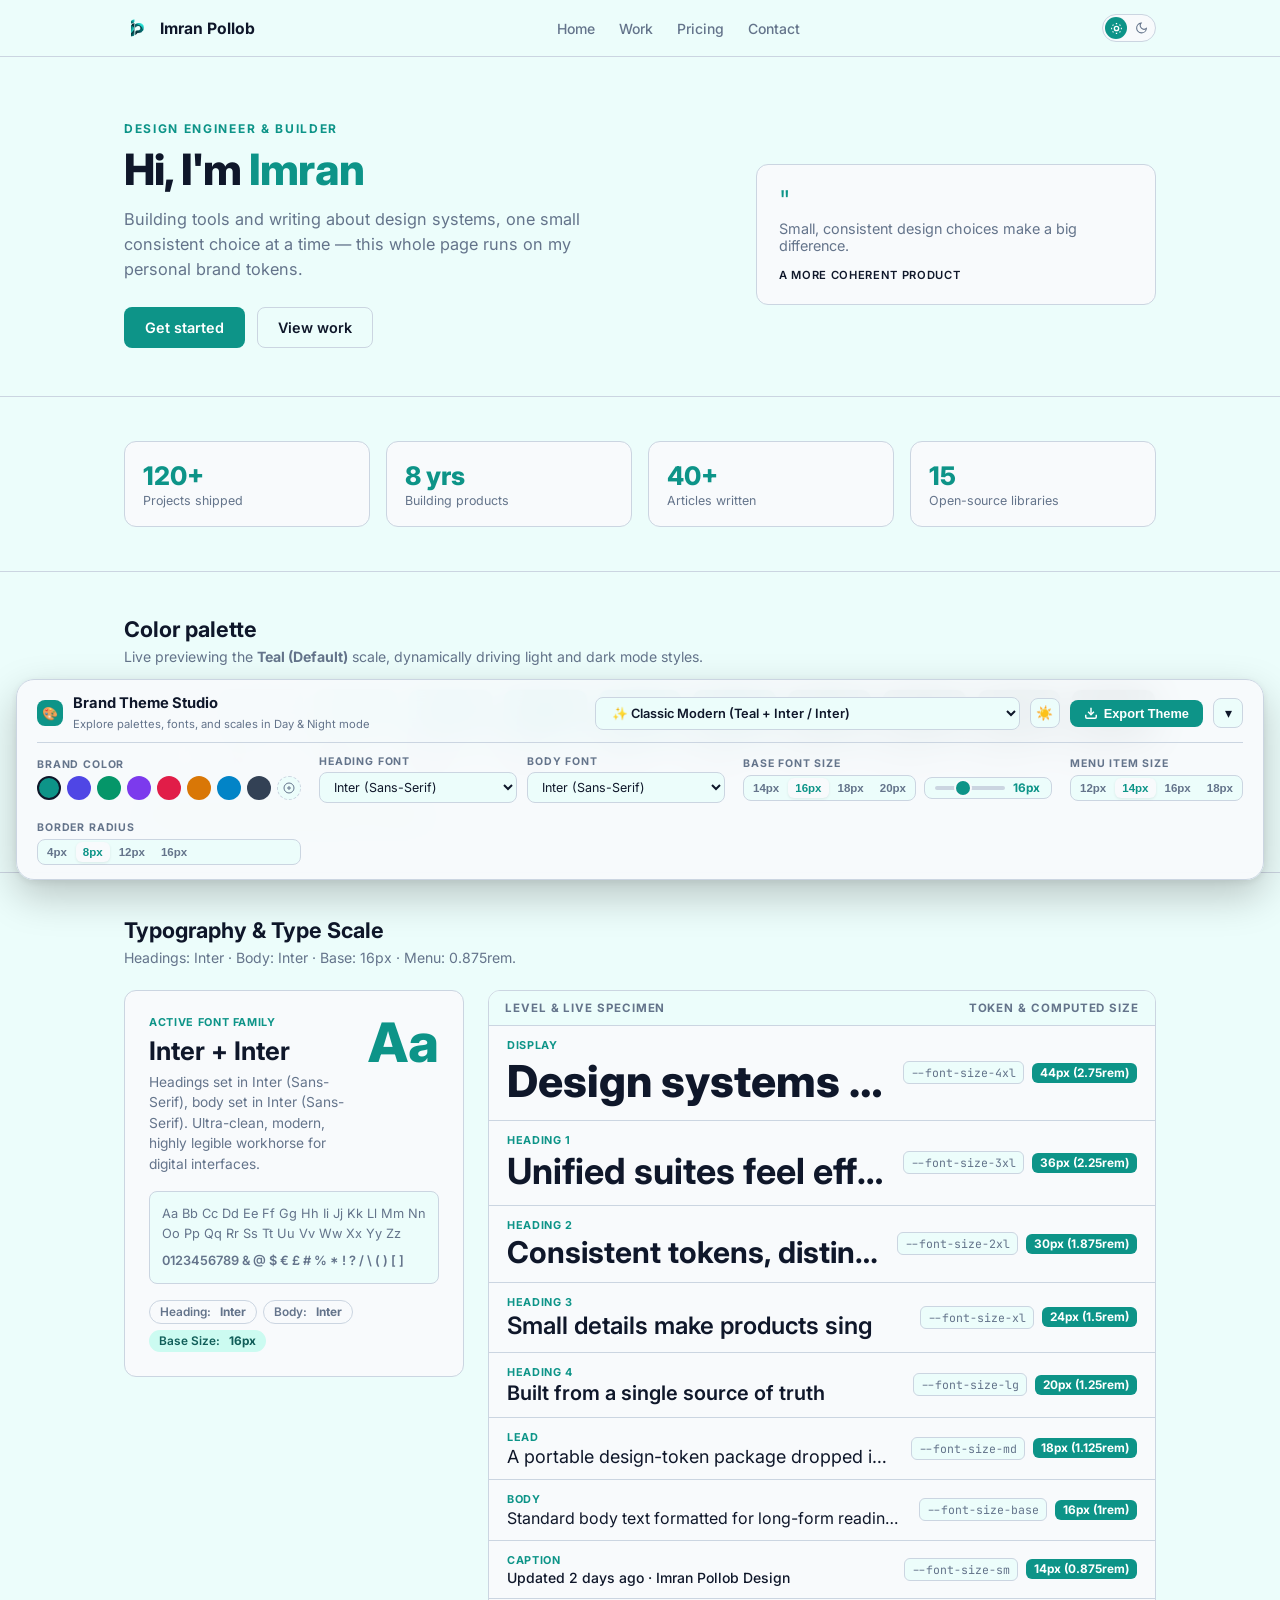
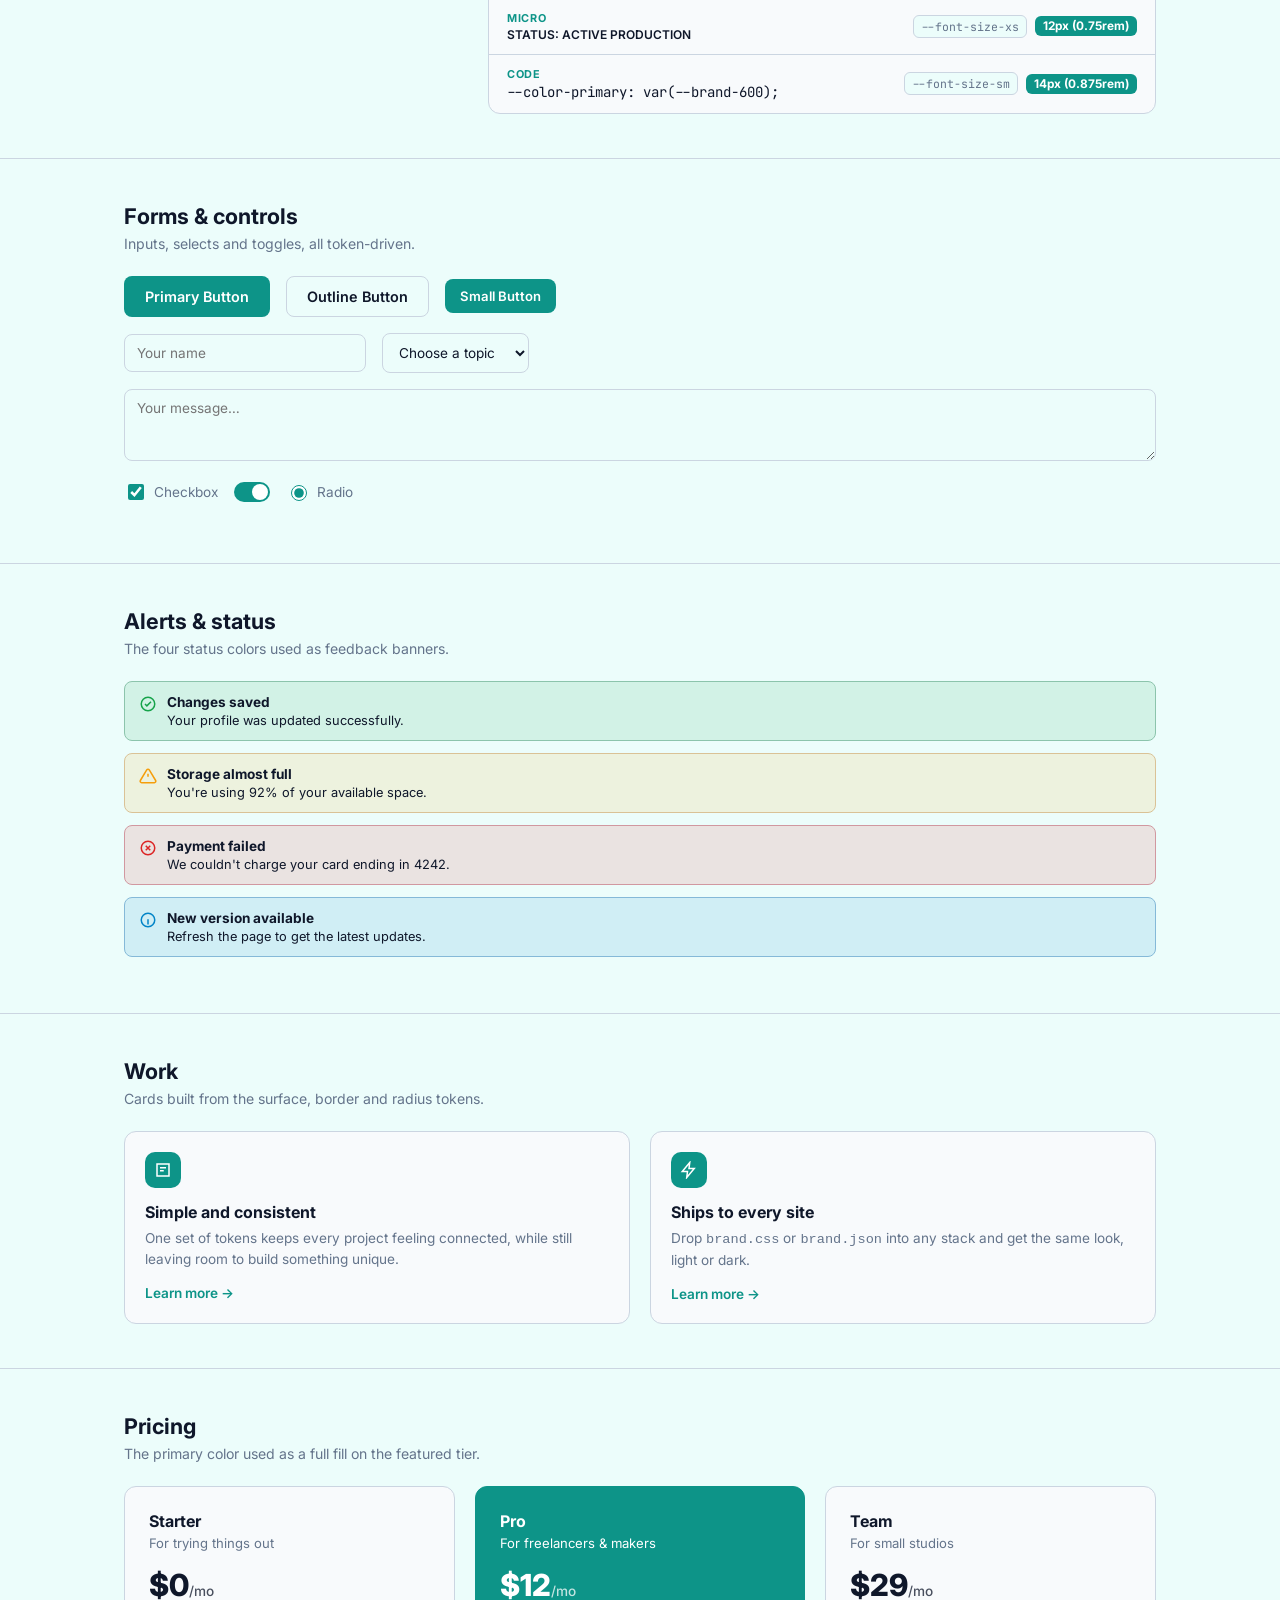
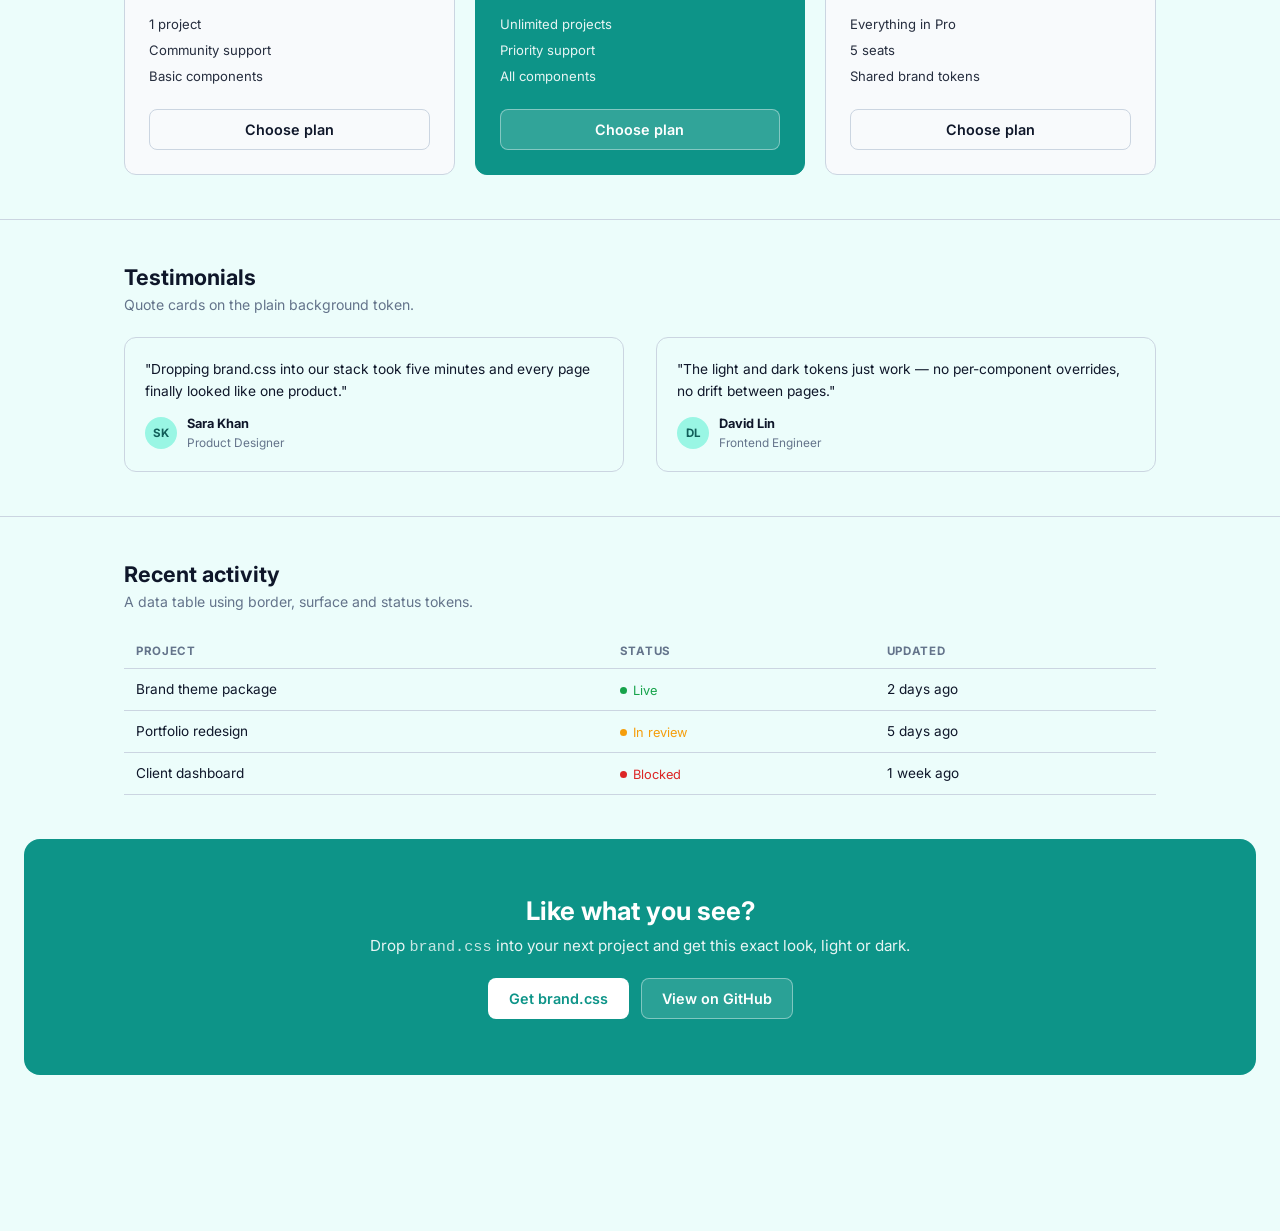
==== index.html @ 56f3ee47 "deploy to giyhub" ====
<!doctype html>
<html lang="en">

<head>
  <meta charset="UTF-8">
  <meta name="viewport" content="width=device-width, initial-scale=1.0">
  <title>Imran Pollob — Preview</title>
  <link rel="stylesheet" href="brand.css">
  <link rel="preconnect" href="https://fonts.googleapis.com">
  <link rel="preconnect" href="https://fonts.gstatic.com" crossorigin>
  <link
    href="https://fonts.googleapis.com/css2?family=Bricolage+Grotesque:opsz,wght@12..96,600;12..96,700;12..96,800&family=DM+Sans:ital,opsz,wght@0,9..40,400;0,9..40,500;0,9..40,600;0,9..40,700;1,9..40,400&family=Fira+Code:wght@400;500;600;700&family=Fraunces:ital,opsz,wght@0,9..144,600;0,9..144,700;0,9..144,800;1,9..144,400&family=Inter:wght@400;500;600;700;800&family=JetBrains+Mono:wght@400;500;600;700&family=Lora:ital,wght@0,500;0,600;0,700;1,400&family=Manrope:wght@400;500;600;700;800&family=Outfit:wght@400;500;600;700;800&family=Playfair+Display:ital,wght@0,600;0,700;1,400&family=Plus+Jakarta+Sans:wght@400;500;600;700;800&family=Poppins:wght@400;500;600;700;800&family=Sora:wght@400;500;600;700;800&family=Space+Grotesk:wght@400;500;600;700&family=Syne:wght@600;700;800&family=Urbanist:wght@400;500;600;700;800&display=swap"
    rel="stylesheet">
  <style id="dynamic-theme-overrides"></style>
  <style>
    :root {
      --font-heading: var(--font-family);
      --font-mono: 'SFMono-Regular', Consolas, 'JetBrains Mono', monospace;
      --base-font-size: 16px;

      /* Typography Scale */
      --font-size-xs: 0.75rem;
      --font-size-sm: 0.875rem;
      --font-size-base: 1rem;
      --font-size-md: 1.125rem;
      --font-size-lg: 1.25rem;
      --font-size-xl: 1.5rem;
      --font-size-2xl: 1.875rem;
      --font-size-3xl: 2.25rem;
      --font-size-4xl: 2.75rem;

      /* Font Weights */
      --font-weight-regular: 400;
      --font-weight-medium: 500;
      --font-weight-semibold: 600;
      --font-weight-bold: 700;
      --font-weight-extrabold: 800;

      /* Line Heights */
      --line-height-tight: 1.15;
      --line-height-snug: 1.35;
      --line-height-normal: 1.55;
      --line-height-relaxed: 1.7;

      /* Letter Spacing */
      --letter-spacing-tight: -0.02em;
      --letter-spacing-normal: 0;
      --letter-spacing-wide: 0.05em;
      --letter-spacing-widest: 0.12em;
    }

    * {
      box-sizing: border-box;
    }

    html {
      font-size: var(--base-font-size, 16px);
      scroll-behavior: smooth;
    }

    body {
      margin: 0;
      font-family: var(--font-family);
      background: var(--color-background);
      color: var(--color-text);
      transition: background 0.2s ease, color 0.2s ease;
      padding-bottom: 110px;
    }

    h1,
    h2,
    h3,
    .brand,
    .stat .num,
    .price-card .price,
    .eyebrow {
      font-family: var(--font-heading, var(--font-family));
    }

    img,
    svg {
      display: block;
    }

    code {
      font-family: 'SFMono-Regular', Consolas, monospace;
    }

    .wrap {
      max-width: 1080px;
      margin: 0 auto;
      padding: 0 24px;
    }

    /* ============ NAV ============ */
    .site-nav {
      position: sticky;
      top: 0;
      z-index: 10;
      background: var(--color-background);
      border-bottom: 1px solid var(--color-border);
    }

    .site-nav .wrap {
      display: flex;
      align-items: center;
      justify-content: space-between;
      padding: 14px 24px;
    }

    .brand {
      display: flex;
      align-items: center;
      gap: 10px;
      font-weight: 700;
      font-size: calc(var(--font-size-nav, 0.875rem) * 1.12);
      transition: font-size 0.15s ease;
    }

    .brand img {
      width: 26px;
      height: 26px;
      object-fit: contain;
    }

    .nav-links {
      display: flex;
      align-items: center;
      gap: 24px;
      color: var(--color-text-muted);
    }

    .nav-links a {
      color: inherit;
      text-decoration: none;
      font-size: var(--font-size-nav, 0.875rem);
      font-weight: 500;
      transition: color 0.15s ease, font-size 0.15s ease;
    }

    .nav-links a:hover {
      color: var(--color-primary);
    }

    .nav-right {
      display: flex;
      align-items: center;
      gap: 14px;
    }

    /* Theme switch */
    .theme-switch {
      width: 54px;
      height: 28px;
      border-radius: 999px;
      border: 1px solid var(--color-border);
      background: var(--color-surface);
      position: relative;
      cursor: pointer;
      flex: none;
      padding: 0;
    }

    .theme-switch .track-icon {
      position: absolute;
      top: 50%;
      transform: translateY(-50%);
      width: 13px;
      height: 13px;
      color: var(--color-text-muted);
    }

    .theme-switch .track-icon.sun {
      left: 7px;
    }

    .theme-switch .track-icon.moon {
      right: 7px;
    }

    .theme-switch .thumb {
      position: absolute;
      top: 2px;
      left: 2px;
      width: 22px;
      height: 22px;
      border-radius: 50%;
      background: var(--color-primary);
      color: #fff;
      display: flex;
      align-items: center;
      justify-content: center;
      transition: left 0.18s ease;
    }

    .theme-switch .thumb svg {
      width: 13px;
      height: 13px;
    }

    .theme-switch .thumb .moon-icon {
      display: none;
    }

    [data-theme="dark"] .theme-switch .thumb {
      left: 28px;
    }

    [data-theme="dark"] .theme-switch .thumb .sun-icon {
      display: none;
    }

    [data-theme="dark"] .theme-switch .thumb .moon-icon {
      display: block;
    }

    /* ============ HERO ============ */
    .hero {
      padding: 64px 0 48px;
    }

    .hero .wrap {
      display: grid;
      grid-template-columns: 1.2fr 0.8fr;
      gap: 32px;
      align-items: center;
    }

    .eyebrow {
      font-size: 0.75rem;
      font-weight: 700;
      letter-spacing: 0.14em;
      text-transform: uppercase;
      color: var(--color-primary);
      margin: 0 0 10px;
    }

    .hero h1 {
      font-size: 2.7rem;
      line-height: 1.08;
      margin: 0 0 14px;
      font-weight: 800;
      letter-spacing: -0.02em;
    }

    .hero h1 span {
      color: var(--color-primary);
    }

    .hero p.lede {
      font-size: 1.02rem;
      color: var(--color-text-muted);
      max-width: 46ch;
      margin: 0 0 24px;
      line-height: 1.55;
    }

    .btn-row {
      display: flex;
      gap: 12px;
      flex-wrap: wrap;
    }

    .btn {
      font-family: var(--font-family);
      font-size: 0.9rem;
      font-weight: 600;
      padding: 11px 20px;
      border-radius: var(--radius);
      border: 1px solid transparent;
      cursor: pointer;
    }

    .btn-primary {
      background: var(--color-primary);
      color: #fff;
    }

    .btn-primary:hover {
      background: var(--color-primary-hover);
    }

    .btn-outline {
      background: transparent;
      border-color: var(--color-border);
      color: var(--color-text);
    }

    .btn-outline:hover {
      border-color: var(--color-primary);
      color: var(--color-primary);
    }

    .btn-sm {
      padding: 8px 14px;
      font-size: 0.82rem;
    }

    .quote-card {
      background: var(--color-surface);
      border: 1px solid var(--color-border);
      border-radius: calc(var(--radius) * 1.5);
      padding: 22px;
      font-size: 0.9rem;
      color: var(--color-text-muted);
    }

    .quote-card .mark {
      color: var(--color-primary);
      font-size: 1.7rem;
      line-height: 1;
      margin-bottom: 6px;
    }

    .quote-card small {
      display: block;
      margin-top: 14px;
      color: var(--color-text);
      font-weight: 600;
      font-size: 0.7rem;
      letter-spacing: 0.06em;
    }

    /* ============ SECTIONS ============ */
    section.block {
      padding: 44px 0;
      border-top: 1px solid var(--color-border);
    }

    .block-heading {
      margin: 0 0 24px;
    }

    .block-heading h2 {
      font-size: 1.35rem;
      margin: 0 0 6px;
    }

    .block-heading p {
      margin: 0;
      color: var(--color-text-muted);
      font-size: 0.88rem;
    }

    /* Stats */
    .stats-row {
      display: grid;
      grid-template-columns: repeat(4, 1fr);
      gap: 16px;
    }

    .stat {
      border: 1px solid var(--color-border);
      border-radius: calc(var(--radius) * 1.5);
      padding: 18px;
      background: var(--color-surface);
    }

    .stat .num {
      font-size: 1.6rem;
      font-weight: 800;
      color: var(--color-primary);
    }

    .stat .lbl {
      font-size: 0.78rem;
      color: var(--color-text-muted);
      margin-top: 2px;
    }

    /* Palette */
    .swatch-row {
      display: grid;
      grid-template-columns: repeat(11, 1fr);
      gap: 10px;
    }

    .sw {
      border-radius: 10px;
      overflow: hidden;
      border: 1px solid var(--color-border);
      font-size: 0.68rem;
    }

    .sw .fill {
      height: 52px;
    }

    .sw .meta {
      padding: 6px 7px;
      background: var(--color-surface);
    }

    .sw .meta b {
      display: block;
      font-size: 0.72rem;
    }

    .section-gap {
      margin-top: 24px;
    }

    .two-col {
      display: grid;
      grid-template-columns: 1fr 1fr;
      gap: 32px;
    }

    .three-col {
      display: grid;
      grid-template-columns: repeat(3, 1fr);
      gap: 20px;
    }

    /* Typography */
    .type-sample .big-aa {
      font-size: 3rem;
      font-weight: 700;
      line-height: 1;
      margin-bottom: 8px;
    }

    .type-sample .fam {
      font-size: 0.95rem;
      font-weight: 600;
    }

    .type-sample .desc {
      font-size: 0.8rem;
      color: var(--color-text-muted);
      margin-bottom: 14px;
    }

    .type-sample .alpha,
    .type-sample .nums {
      font-size: 0.8rem;
      color: var(--color-text-muted);
      line-height: 1.6;
    }

    /* Forms / UI elements */
    .ui-row {
      display: flex;
      flex-wrap: wrap;
      align-items: center;
      gap: 16px;
      margin-bottom: 16px;
    }

    .field,
    .select,
    .textarea {
      font-family: var(--font-family);
      font-size: 0.85rem;
      padding: 10px 12px;
      border-radius: var(--radius);
      border: 1px solid var(--color-border);
      background: var(--color-background);
      color: var(--color-text);
    }

    .field {
      min-width: 180px;
    }

    .select {
      min-width: 140px;
    }

    .textarea {
      width: 100%;
      min-height: 72px;
      font-family: var(--font-family);
      resize: vertical;
    }

    .field:focus,
    .select:focus,
    .textarea:focus {
      outline: none;
      border-color: var(--color-primary);
    }

    .check-row {
      display: flex;
      align-items: center;
      gap: 7px;
      font-size: 0.85rem;
      color: var(--color-text-muted);
    }

    .check-row input[type="checkbox"],
    .check-row input[type="radio"] {
      accent-color: var(--color-primary);
      width: 16px;
      height: 16px;
    }

    .switch {
      width: 36px;
      height: 20px;
      background: var(--color-border);
      border-radius: 999px;
      position: relative;
      cursor: pointer;
      flex: none;
    }

    .switch.on {
      background: var(--color-primary);
    }

    .switch::after {
      content: "";
      position: absolute;
      top: 2px;
      left: 2px;
      width: 16px;
      height: 16px;
      border-radius: 50%;
      background: #fff;
      transition: left 0.15s ease;
    }

    .switch.on::after {
      left: 18px;
    }

    /* Alerts */
    .alert {
      display: flex;
      gap: 10px;
      align-items: flex-start;
      padding: 12px 14px;
      border-radius: var(--radius);
      border: 1px solid;
      font-size: 0.85rem;
      margin-bottom: 12px;
    }

    .alert svg {
      width: 18px;
      height: 18px;
      flex: none;
      margin-top: 1px;
    }

    .alert strong {
      display: block;
      font-size: 0.85rem;
      margin-bottom: 2px;
    }

    .alert span.desc {
      color: var(--color-text-muted);
      font-size: 0.8rem;
    }

    .alert-success {
      background: color-mix(in srgb, var(--color-success) 12%, var(--color-background));
      border-color: color-mix(in srgb, var(--color-success) 35%, var(--color-border));
      color: var(--color-success);
    }

    .alert-warning {
      background: color-mix(in srgb, var(--color-warning) 12%, var(--color-background));
      border-color: color-mix(in srgb, var(--color-warning) 35%, var(--color-border));
      color: var(--color-warning);
    }

    .alert-error {
      background: color-mix(in srgb, var(--color-error) 12%, var(--color-background));
      border-color: color-mix(in srgb, var(--color-error) 35%, var(--color-border));
      color: var(--color-error);
    }

    .alert-info {
      background: color-mix(in srgb, var(--color-info) 12%, var(--color-background));
      border-color: color-mix(in srgb, var(--color-info) 35%, var(--color-border));
      color: var(--color-info);
    }

    .alert strong,
    .alert span.desc {
      color: var(--color-text);
    }

    /* Badges */
    .badge {
      display: inline-flex;
      align-items: center;
      gap: 5px;
      font-size: 0.74rem;
      font-weight: 600;
      padding: 4px 10px;
      border-radius: 999px;
    }

    .badge-brand {
      background: var(--brand-100);
      color: var(--brand-800);
    }

    [data-theme="dark"] .badge-brand {
      background: var(--brand-950);
      color: var(--brand-300);
    }

    .badge-outline {
      border: 1px solid var(--color-border);
      color: var(--color-text-muted);
    }

    .badge-dot {
      width: 6px;
      height: 6px;
      border-radius: 50%;
      background: currentColor;
    }

    /* Cards */
    .card-grid {
      display: grid;
      grid-template-columns: repeat(2, 1fr);
      gap: 20px;
    }

    .card {
      background: var(--color-surface);
      border: 1px solid var(--color-border);
      border-radius: calc(var(--radius) * 1.5);
      padding: 20px;
    }

    .card .cicon {
      width: 36px;
      height: 36px;
      border-radius: 10px;
      background: var(--color-primary);
      color: #fff;
      display: flex;
      align-items: center;
      justify-content: center;
      margin-bottom: 14px;
    }

    .card h3 {
      margin: 0 0 6px;
      font-size: 1rem;
    }

    .card p {
      margin: 0 0 12px;
      font-size: 0.85rem;
      color: var(--color-text-muted);
      line-height: 1.55;
    }

    .card a {
      color: var(--color-primary);
      font-size: 0.85rem;
      font-weight: 600;
      text-decoration: none;
    }

    /* Pricing */
    .price-card {
      border: 1px solid var(--color-border);
      border-radius: calc(var(--radius) * 1.5);
      padding: 24px;
      background: var(--color-surface);
      display: flex;
      flex-direction: column;
    }

    .price-card.featured {
      background: var(--color-primary);
      border-color: var(--color-primary);
      color: #fff;
    }

    .price-card h3 {
      margin: 0 0 4px;
      font-size: 1rem;
    }

    .price-card .price {
      font-size: 1.9rem;
      font-weight: 800;
      margin: 8px 0;
    }

    .price-card .price span {
      font-size: 0.85rem;
      font-weight: 500;
      opacity: 0.75;
    }

    .price-card ul {
      list-style: none;
      margin: 0 0 20px;
      padding: 0;
      font-size: 0.82rem;
    }

    .price-card li {
      padding: 5px 0;
      opacity: 0.9;
    }

    .price-card:not(.featured) p,
    .price-card:not(.featured) .desc {
      color: var(--color-text-muted);
    }

    .price-card .desc {
      font-size: 0.82rem;
      margin-bottom: 8px;
    }

    .price-card.featured .btn-outline {
      background: rgba(255, 255, 255, 0.15);
      border-color: rgba(255, 255, 255, 0.4);
      color: #fff;
    }

    .price-card:not(.featured) .btn-primary {
      background: var(--color-primary);
    }

    /* Testimonials */
    .testi-card {
      border: 1px solid var(--color-border);
      border-radius: calc(var(--radius) * 1.5);
      padding: 20px;
      background: var(--color-background);
    }

    .testi-card p {
      font-size: 0.86rem;
      color: var(--color-text);
      line-height: 1.6;
      margin: 0 0 14px;
    }

    .testi-person {
      display: flex;
      align-items: center;
      gap: 10px;
    }

    .testi-person .initials {
      width: 32px;
      height: 32px;
      border-radius: 50%;
      background: var(--brand-200);
      color: var(--brand-800);
      display: flex;
      align-items: center;
      justify-content: center;
      font-size: 0.72rem;
      font-weight: 700;
    }

    [data-theme="dark"] .testi-person .initials {
      background: var(--brand-800);
      color: var(--brand-100);
    }

    .testi-person .who b {
      display: block;
      font-size: 0.8rem;
    }

    .testi-person .who span {
      font-size: 0.74rem;
      color: var(--color-text-muted);
    }

    /* Table */
    .data-table {
      width: 100%;
      border-collapse: collapse;
      font-size: 0.85rem;
    }

    .data-table th {
      text-align: left;
      font-size: 0.72rem;
      letter-spacing: 0.06em;
      text-transform: uppercase;
      color: var(--color-text-muted);
      padding: 10px 12px;
      border-bottom: 1px solid var(--color-border);
    }

    .data-table td {
      padding: 12px;
      border-bottom: 1px solid var(--color-border);
    }

    .data-table tr:hover td {
      background: var(--color-surface);
    }

    .status-dot {
      display: inline-flex;
      align-items: center;
      gap: 6px;
      font-size: 0.8rem;
    }

    .status-dot::before {
      content: "";
      width: 7px;
      height: 7px;
      border-radius: 50%;
      background: currentColor;
    }

    .status-dot.ok {
      color: var(--color-success);
    }

    .status-dot.pending {
      color: var(--color-warning);
    }

    .status-dot.fail {
      color: var(--color-error);
    }

    /* CTA */
    .cta {
      text-align: center;
      padding: 56px 24px;
      border-radius: calc(var(--radius) * 2);
      background: var(--color-primary);
      color: #fff;
      margin: 0 24px 48px;
    }

    .cta h2 {
      margin: 0 0 10px;
      font-size: 1.6rem;
    }

    .cta p {
      margin: 0 0 22px;
      opacity: 0.9;
      font-size: 0.95rem;
    }

    .cta .btn-outline {
      background: rgba(255, 255, 255, 0.12);
      border-color: rgba(255, 255, 255, 0.4);
      color: #fff;
    }

    .cta .btn-primary {
      background: #fff;
      color: var(--color-primary);
    }

    [data-theme="dark"] .cta {
      background: var(--brand-700);
    }

    @media (max-width: 780px) {
      .hero .wrap {
        grid-template-columns: 1fr;
      }

      .two-col,
      .three-col {
        grid-template-columns: 1fr;
      }

      .card-grid {
        grid-template-columns: 1fr;
      }

      .stats-row {
        grid-template-columns: repeat(2, 1fr);
      }

      .nav-links {
        display: none;
      }

      .swatch-row {
        grid-template-columns: repeat(6, 1fr);
      }

      .data-table {
        display: block;
        overflow-x: auto;
      }
    }

    /* ============ THEME STUDIO FLOATING TOOLBAR ============ */
    .theme-studio {
      position: fixed;
      bottom: 20px;
      left: 50%;
      transform: translateX(-50%);
      z-index: 1000;
      width: calc(100% - 32px);
      max-width: 1320px;
      pointer-events: none;
    }

    .theme-studio * {
      pointer-events: auto;
    }

    .studio-card {
      background: color-mix(in srgb, var(--color-surface) 94%, transparent);
      backdrop-filter: blur(20px);
      -webkit-backdrop-filter: blur(20px);
      border: 1px solid var(--color-border);
      box-shadow: 0 16px 40px rgba(0, 0, 0, 0.22), 0 2px 8px rgba(0, 0, 0, 0.08);
      border-radius: 18px;
      overflow: hidden;
      transition: all 0.25s cubic-bezier(0.16, 1, 0.3, 1);
    }

    /* Collapsed mini-bar */
    .studio-mini {
      display: none;
      align-items: center;
      justify-content: space-between;
      gap: 14px;
      padding: 10px 18px;
      cursor: pointer;
    }

    .studio-mini-left {
      display: flex;
      align-items: center;
      gap: 10px;
      font-size: 0.85rem;
      font-weight: 600;
      color: var(--color-text);
    }

    .studio-mini-badge {
      width: 14px;
      height: 14px;
      border-radius: 50%;
      background: var(--color-primary);
      box-shadow: 0 0 0 2px var(--color-surface);
    }

    .studio-mini-tags {
      font-size: 0.76rem;
      color: var(--color-text-muted);
      font-weight: 500;
    }

    .studio-mini-actions {
      display: flex;
      align-items: center;
      gap: 8px;
    }

    .studio-mini-btn {
      padding: 6px 12px;
      font-size: 0.78rem;
      font-weight: 600;
      border-radius: 999px;
      border: 1px solid var(--color-border);
      background: var(--color-background);
      color: var(--color-text);
      cursor: pointer;
      display: flex;
      align-items: center;
      gap: 5px;
    }

    .studio-mini-btn:hover {
      border-color: var(--color-primary);
      color: var(--color-primary);
    }

    /* Expanded full panel */
    .studio-full {
      display: flex;
      flex-direction: column;
      padding: 14px 20px;
      gap: 12px;
    }

    .theme-studio.is-collapsed .studio-full {
      display: none;
    }

    .theme-studio.is-collapsed .studio-mini {
      display: flex;
    }

    .studio-header {
      display: flex;
      align-items: center;
      justify-content: space-between;
      gap: 16px;
      padding-bottom: 10px;
      border-bottom: 1px solid var(--color-border);
    }

    .studio-title-group {
      display: flex;
      align-items: center;
      gap: 10px;
    }

    .studio-logo {
      width: 26px;
      height: 26px;
      border-radius: 8px;
      background: var(--color-primary);
      color: #fff;
      display: flex;
      align-items: center;
      justify-content: center;
      font-size: 0.8rem;
      font-weight: 800;
    }

    .studio-title-text h3 {
      margin: 0;
      font-size: 0.92rem;
      font-weight: 700;
    }

    .studio-title-text span {
      font-size: 0.7rem;
      color: var(--color-text-muted);
    }

    .studio-header-actions {
      display: flex;
      align-items: center;
      gap: 10px;
    }

    .studio-recipe-select {
      padding: 7px 12px;
      font-size: 0.8rem;
      font-weight: 600;
      border-radius: 8px;
      border: 1px solid var(--color-border);
      background: var(--color-background);
      color: var(--color-text);
      font-family: inherit;
      cursor: pointer;
      min-width: 380px;
      max-width: 540px;
    }

    .studio-icon-btn {
      width: 30px;
      height: 30px;
      border-radius: 8px;
      border: 1px solid var(--color-border);
      background: var(--color-background);
      color: var(--color-text);
      display: flex;
      align-items: center;
      justify-content: center;
      cursor: pointer;
      font-size: 0.85rem;
      transition: all 0.15s ease;
    }

    .studio-icon-btn:hover {
      border-color: var(--color-primary);
      color: var(--color-primary);
    }

    .btn-export-theme {
      padding: 6px 14px;
      border-radius: 8px;
      font-size: 0.8rem;
      font-weight: 600;
      background: var(--color-primary);
      color: #fff;
      border: none;
      cursor: pointer;
      display: flex;
      align-items: center;
      gap: 6px;
      transition: background 0.15s ease;
    }

    .btn-export-theme:hover {
      background: var(--color-primary-hover);
    }

    /* Controls grid */
    .studio-grid {
      display: grid;
      grid-template-columns: auto 2.2fr auto auto;
      gap: 18px;
      align-items: center;
    }

    .studio-type-dropdowns {
      display: grid;
      grid-template-columns: 1fr 1fr;
      gap: 10px;
    }

    .studio-subcol {
      display: flex;
      flex-direction: column;
      gap: 4px;
      min-width: 0;
    }

    .studio-col {
      display: flex;
      flex-direction: column;
      gap: 5px;
    }

    .studio-label {
      font-size: 0.66rem;
      text-transform: uppercase;
      letter-spacing: 0.08em;
      font-weight: 700;
      color: var(--color-text-muted);
    }

    /* Color chips */
    .color-chips-row {
      display: flex;
      align-items: center;
      gap: 6px;
      flex-wrap: wrap;
    }

    .chip {
      width: 24px;
      height: 24px;
      border-radius: 50%;
      border: 2px solid transparent;
      cursor: pointer;
      position: relative;
      padding: 0;
      transition: transform 0.15s ease, border-color 0.15s ease;
    }

    .chip:hover {
      transform: scale(1.18);
    }

    .chip.active {
      border-color: var(--color-text);
      box-shadow: 0 0 0 2px var(--color-surface);
    }

    .chip-custom-wrap {
      position: relative;
      width: 24px;
      height: 24px;
      border-radius: 50%;
      overflow: hidden;
      cursor: pointer;
      border: 1px dashed var(--color-border);
      display: flex;
      align-items: center;
      justify-content: center;
      background: var(--color-background);
    }

    .chip-custom-wrap input[type="color"] {
      position: absolute;
      top: -10px;
      left: -10px;
      width: 44px;
      height: 44px;
      opacity: 0;
      cursor: pointer;
    }

    .chip-custom-wrap svg {
      width: 12px;
      height: 12px;
      color: var(--color-text-muted);
    }

    /* Selects & segmented buttons */
    .studio-select {
      padding: 6px 10px;
      font-size: 0.78rem;
      border-radius: 8px;
      border: 1px solid var(--color-border);
      background: var(--color-background);
      color: var(--color-text);
      font-family: inherit;
      cursor: pointer;
      width: 100%;
      min-width: 175px;
    }

    .studio-segmented {
      display: inline-flex;
      background: var(--color-background);
      border: 1px solid var(--color-border);
      border-radius: 8px;
      padding: 2px;
      gap: 2px;
    }

    .segmented-btn {
      border: none;
      background: transparent;
      font-size: 0.72rem;
      font-weight: 600;
      padding: 4px 7px;
      border-radius: 6px;
      color: var(--color-text-muted);
      cursor: pointer;
      transition: background 0.15s ease, color 0.15s ease;
    }

    .segmented-btn:hover {
      color: var(--color-text);
    }

    .segmented-btn.active {
      background: var(--color-surface);
      color: var(--color-primary);
      box-shadow: 0 1px 3px rgba(0, 0, 0, 0.08);
    }

    /* ============ EXPORT MODAL ============ */
    .theme-modal-overlay {
      position: fixed;
      inset: 0;
      background: rgba(0, 0, 0, 0.55);
      backdrop-filter: blur(8px);
      -webkit-backdrop-filter: blur(8px);
      z-index: 2000;
      display: none;
      align-items: center;
      justify-content: center;
      padding: 20px;
    }

    .theme-modal-overlay.open {
      display: flex;
    }

    .theme-modal {
      background: var(--color-surface);
      border: 1px solid var(--color-border);
      border-radius: 16px;
      width: 100%;
      max-width: 680px;
      max-height: 90vh;
      display: flex;
      flex-direction: column;
      box-shadow: 0 24px 48px rgba(0, 0, 0, 0.32);
      overflow: hidden;
    }

    .modal-header {
      display: flex;
      align-items: center;
      justify-content: space-between;
      padding: 16px 20px;
      border-bottom: 1px solid var(--color-border);
    }

    .modal-header h3 {
      margin: 0;
      font-size: 1.05rem;
    }

    .modal-close {
      background: transparent;
      border: none;
      cursor: pointer;
      color: var(--color-text-muted);
      font-size: 1.2rem;
      line-height: 1;
      padding: 4px;
      border-radius: 6px;
    }

    .modal-close:hover {
      color: var(--color-text);
      background: var(--color-background);
    }

    .modal-body {
      padding: 18px 20px;
      overflow-y: auto;
      display: flex;
      flex-direction: column;
      gap: 12px;
    }

    .modal-summary-bar {
      display: flex;
      flex-wrap: wrap;
      gap: 8px;
      font-size: 0.75rem;
    }

    .summary-pill {
      padding: 3px 8px;
      border-radius: 999px;
      background: var(--color-background);
      border: 1px solid var(--color-border);
      color: var(--color-text-muted);
    }

    .summary-pill b {
      color: var(--color-primary);
    }

    .modal-tabs {
      display: flex;
      gap: 8px;
      border-bottom: 1px solid var(--color-border);
      padding-bottom: 8px;
    }

    .modal-tab {
      background: transparent;
      border: none;
      font-size: 0.82rem;
      font-weight: 600;
      color: var(--color-text-muted);
      cursor: pointer;
      padding: 6px 12px;
      border-radius: 6px;
    }

    .modal-tab.active {
      background: var(--color-background);
      color: var(--color-primary);
      border: 1px solid var(--color-border);
    }

    .modal-code-wrap {
      position: relative;
      background: #090d16;
      border-radius: 8px;
      border: 1px solid #1e293b;
      overflow: hidden;
    }

    .modal-code {
      margin: 0;
      padding: 14px;
      font-family: 'SFMono-Regular', Consolas, monospace;
      font-size: 0.78rem;
      line-height: 1.5;
      color: #e2e8f0;
      max-height: 320px;
      overflow-y: auto;
      white-space: pre;
    }

    .modal-actions {
      display: flex;
      align-items: center;
      justify-content: flex-end;
      gap: 10px;
      padding: 14px 20px;
      border-top: 1px solid var(--color-border);
    }

    @media (max-width: 860px) {
      .studio-grid {
        grid-template-columns: 1fr 1fr;
        gap: 12px;
      }
    }

    @media (max-width: 580px) {
      .studio-grid {
        grid-template-columns: 1fr;
      }

      .theme-studio {
        bottom: 10px;
        width: calc(100% - 20px);
      }
    }

    /* ============ TYPOGRAPHY SHOWCASE & SCALE ============ */
    .type-overview-grid {
      display: grid;
      grid-template-columns: 340px 1fr;
      gap: 24px;
      align-items: start;
    }

    .type-card {
      background: var(--color-surface);
      border: 1px solid var(--color-border);
      border-radius: calc(var(--radius) * 1.5);
      padding: 24px;
      display: flex;
      flex-direction: column;
      gap: 16px;
    }

    .type-card-header {
      display: flex;
      justify-content: space-between;
      align-items: flex-start;
      gap: 12px;
    }

    .type-card-header .big-aa {
      font-size: 3.4rem;
      font-weight: 800;
      line-height: 1;
      color: var(--color-primary);
    }

    .type-glyphs-box {
      background: var(--color-background);
      border: 1px solid var(--color-border);
      border-radius: var(--radius);
      padding: 12px;
      font-size: 0.8rem;
      color: var(--color-text-muted);
      line-height: 1.6;
      display: flex;
      flex-direction: column;
      gap: 6px;
    }

    .type-meta-pills {
      display: flex;
      flex-wrap: wrap;
      gap: 6px;
    }

    /* Type Scale Table */
    .type-scale-card {
      background: var(--color-surface);
      border: 1px solid var(--color-border);
      border-radius: calc(var(--radius) * 1.5);
      overflow: hidden;
    }

    .type-scale-header {
      display: flex;
      justify-content: space-between;
      padding: 10px 16px;
      background: var(--color-background);
      border-bottom: 1px solid var(--color-border);
      font-size: 0.72rem;
      text-transform: uppercase;
      letter-spacing: 0.08em;
      font-weight: 700;
      color: var(--color-text-muted);
    }

    .type-scale-list {
      display: flex;
      flex-direction: column;
    }

    .type-scale-row {
      display: grid;
      grid-template-columns: 1fr auto;
      gap: 16px;
      align-items: center;
      padding: 12px 18px;
      border-bottom: 1px solid var(--color-border);
      transition: background 0.15s ease;
    }

    .type-scale-row:last-child {
      border-bottom: none;
    }

    .type-scale-row:hover {
      background: color-mix(in srgb, var(--color-background) 50%, var(--color-surface));
    }

    .scale-sample-wrap {
      display: flex;
      flex-direction: column;
      gap: 2px;
      min-width: 0;
    }

    .scale-sample-label {
      font-size: 0.68rem;
      text-transform: uppercase;
      letter-spacing: 0.06em;
      font-weight: 700;
      color: var(--color-primary);
    }

    .scale-sample-text {
      color: var(--color-text);
      overflow: hidden;
      text-overflow: ellipsis;
      white-space: nowrap;
    }

    .scale-meta-wrap {
      display: flex;
      align-items: center;
      gap: 8px;
      flex-shrink: 0;
    }

    .scale-token-badge {
      font-family: var(--font-mono);
      font-size: 0.72rem;
      padding: 3px 7px;
      border-radius: 6px;
      background: var(--color-background);
      border: 1px solid var(--color-border);
      color: var(--color-text-muted);
    }

    .scale-size-badge {
      font-size: 0.74rem;
      font-weight: 700;
      padding: 3px 8px;
      border-radius: 6px;
      background: var(--color-primary);
      color: #fff;
      min-width: 76px;
      text-align: center;
    }

    /* Slider in Studio */
    .studio-size-controls {
      display: flex;
      align-items: center;
      gap: 8px;
      flex-wrap: wrap;
    }

    .studio-slider-wrap {
      display: flex;
      align-items: center;
      gap: 6px;
      background: var(--color-background);
      border: 1px solid var(--color-border);
      border-radius: 8px;
      padding: 3px 8px;
    }

    .studio-slider {
      -webkit-appearance: none;
      appearance: none;
      width: 70px;
      height: 4px;
      border-radius: 999px;
      background: var(--color-border);
      outline: none;
      cursor: pointer;
    }

    .studio-slider::-webkit-slider-thumb {
      -webkit-appearance: none;
      appearance: none;
      width: 14px;
      height: 14px;
      border-radius: 50%;
      background: var(--color-primary);
      cursor: pointer;
      box-shadow: 0 0 0 2px var(--color-surface);
    }

    .studio-slider-val {
      font-size: 0.74rem;
      font-weight: 700;
      color: var(--color-primary);
      min-width: 30px;
    }

    @media (max-width: 860px) {
      .type-overview-grid {
        grid-template-columns: 1fr;
      }

      .type-scale-row {
        grid-template-columns: 1fr;
        gap: 8px;
      }

      .scale-meta-wrap {
        justify-content: flex-start;
      }
    }
  </style>
</head>

<body>

  <nav class="site-nav">
    <div class="wrap">
      <div class="brand"><img src="logo.png" alt="Imran Pollob logo"> Imran Pollob</div>
      <div class="nav-links"><a href="#">Home</a><a href="#">Work</a><a href="#">Pricing</a><a href="#">Contact</a>
      </div>
      <div class="nav-right">
        <button class="theme-switch" id="themeToggle" role="switch" aria-checked="false" aria-label="Toggle theme">
          <svg class="track-icon sun" viewBox="0 0 24 24" fill="none" stroke="currentColor" stroke-width="2">
            <circle cx="12" cy="12" r="4" />
            <path
              d="M12 2v2M12 20v2M4.9 4.9l1.4 1.4M17.7 17.7l1.4 1.4M2 12h2M20 12h2M4.9 19.1l1.4-1.4M17.7 6.3l1.4-1.4" />
          </svg>
          <svg class="track-icon moon" viewBox="0 0 24 24" fill="none" stroke="currentColor" stroke-width="2">
            <path d="M21 12.8A9 9 0 1111.2 3 7 7 0 0021 12.8z" />
          </svg>
          <span class="thumb">
            <svg class="sun-icon" viewBox="0 0 24 24" fill="none" stroke="currentColor" stroke-width="2.5">
              <circle cx="12" cy="12" r="4" />
              <path
                d="M12 2v2M12 20v2M4.9 4.9l1.4 1.4M17.7 17.7l1.4 1.4M2 12h2M20 12h2M4.9 19.1l1.4-1.4M17.7 6.3l1.4-1.4" />
            </svg>
            <svg class="moon-icon" viewBox="0 0 24 24" fill="none" stroke="currentColor" stroke-width="2.5">
              <path d="M21 12.8A9 9 0 1111.2 3 7 7 0 0021 12.8z" />
            </svg>
          </span>
        </button>
      </div>
    </div>
  </nav>

  <section class="hero">
    <div class="wrap">
      <div>
        <div class="eyebrow">Design engineer &amp; builder</div>
        <h1>Hi, I'm <span>Imran</span></h1>
        <p class="lede">Building tools and writing about design systems, one small consistent choice at a time — this
          whole page runs on my personal brand tokens.</p>
        <div class="btn-row">
          <button class="btn btn-primary">Get started</button>
          <button class="btn btn-outline">View work</button>
        </div>
      </div>
      <div class="quote-card">
        <div class="mark">"</div>
        Small, consistent design choices make a big difference.
        <small>A MORE COHERENT PRODUCT</small>
      </div>
    </div>
  </section>

  <section class="block">
    <div class="wrap">
      <div class="stats-row">
        <div class="stat">
          <div class="num">120+</div>
          <div class="lbl">Projects shipped</div>
        </div>
        <div class="stat">
          <div class="num">8 yrs</div>
          <div class="lbl">Building products</div>
        </div>
        <div class="stat">
          <div class="num">40+</div>
          <div class="lbl">Articles written</div>
        </div>
        <div class="stat">
          <div class="num">15</div>
          <div class="lbl">Open-source libraries</div>
        </div>
      </div>
    </div>
  </section>

  <section class="block">
    <div class="wrap">
      <div class="block-heading">
        <h2>Color palette</h2>
        <p id="paletteDescSub">The full scale, plus status colors — both driven live by <code>brand.css</code>.</p>
      </div>
      <div class="swatch-row" id="swatchRow">
        <div class="sw">
          <div class="fill" style="background:var(--brand-50)"></div>
          <div class="meta"><b>50</b></div>
        </div>
        <div class="sw">
          <div class="fill" style="background:var(--brand-100)"></div>
          <div class="meta"><b>100</b></div>
        </div>
        <div class="sw">
          <div class="fill" style="background:var(--brand-200)"></div>
          <div class="meta"><b>200</b></div>
        </div>
        <div class="sw">
          <div class="fill" style="background:var(--brand-300)"></div>
          <div class="meta"><b>300</b></div>
        </div>
        <div class="sw">
          <div class="fill" style="background:var(--brand-400)"></div>
          <div class="meta"><b>400</b></div>
        </div>
        <div class="sw">
          <div class="fill" style="background:var(--brand-500)"></div>
          <div class="meta"><b>500</b></div>
        </div>
        <div class="sw">
          <div class="fill" style="background:var(--brand-600)"></div>
          <div class="meta"><b>600</b></div>
        </div>
        <div class="sw">
          <div class="fill" style="background:var(--brand-700)"></div>
          <div class="meta"><b>700</b></div>
        </div>
        <div class="sw">
          <div class="fill" style="background:var(--brand-800)"></div>
          <div class="meta"><b>800</b></div>
        </div>
        <div class="sw">
          <div class="fill" style="background:var(--brand-900)"></div>
          <div class="meta"><b>900</b></div>
        </div>
        <div class="sw">
          <div class="fill" style="background:var(--brand-950)"></div>
          <div class="meta"><b>950</b></div>
        </div>
      </div>
      <div class="section-gap">
        <div class="badge badge-brand" id="paletteBadge"><span class="badge-dot"></span> Primary is
          <code>--brand-600</code> in light, <code>--brand-500</code> in dark
        </div>
      </div>
    </div>
  </section>

  <section class="block" id="typographySection">
    <div class="wrap">
      <div class="block-heading">
        <h2>Typography &amp; Type Scale</h2>
        <p id="typeDescSub">Interactive typography specimen and scale hierarchy, live-bound to your active font and base
          size.</p>
      </div>

      <div class="type-overview-grid">
        <div class="type-card">
          <div class="type-card-header">
            <div>
              <div class="scale-sample-label" style="margin-bottom:6px;">Active Font Family</div>
              <h3 id="sampleFam" style="font-size:1.6rem;margin:0 0 6px;">Inter</h3>
              <p id="sampleDesc" style="margin:0;color:var(--color-text-muted);font-size:0.86rem;line-height:1.5;">
                Clean, modern, readable.</p>
            </div>
            <div class="big-aa" id="sampleAa">Aa</div>
          </div>
          <div class="type-glyphs-box">
            <div id="sampleAlpha">Aa Bb Cc Dd Ee Ff Gg Hh Ii Jj Kk Ll Mm Nn Oo Pp Qq Rr Ss Tt Uu Vv Ww Xx Yy Zz</div>
            <div style="font-weight:600;">0123456789 &amp; @ $ € £ # % * ! ? / \ ( ) [ ]</div>
          </div>
          <div class="type-meta-pills">
            <span class="badge badge-outline">Heading: <b id="typeHeadingBadge"
                style="margin-left:4px;">Inter</b></span>
            <span class="badge badge-outline">Body: <b id="typeBodyBadge" style="margin-left:4px;">Inter</b></span>
            <span class="badge badge-brand">Base Size: <b id="typeBaseBadge" style="margin-left:4px;">16px</b></span>
          </div>
        </div>

        <div class="type-scale-card">
          <div class="type-scale-header">
            <span>Level &amp; Live Specimen</span>
            <span>Token &amp; Computed Size</span>
          </div>
          <div class="type-scale-list" id="typeScaleList"></div>
        </div>
      </div>
    </div>
  </section>

  <section class="block">
    <div class="wrap">
      <div class="block-heading">
        <h2>Forms &amp; controls</h2>
        <p>Inputs, selects and toggles, all token-driven.</p>
      </div>
      <div class="ui-row">
        <button class="btn btn-primary">Primary Button</button>
        <button class="btn btn-outline">Outline Button</button>
        <button class="btn btn-primary btn-sm">Small Button</button>
      </div>
      <div class="ui-row">
        <input class="field" placeholder="Your name">
        <select class="select">
          <option>Choose a topic</option>
          <option>Design systems</option>
          <option>Engineering</option>
        </select>
      </div>
      <div class="ui-row" style="display:block;">
        <textarea class="textarea" placeholder="Your message…"></textarea>
      </div>
      <div class="ui-row">
        <label class="check-row"><input type="checkbox" checked> Checkbox</label>
        <div class="switch on"></div>
        <label class="check-row"><input type="radio" name="r1" checked> Radio</label>
      </div>
    </div>
  </section>

  <section class="block">
    <div class="wrap">
      <div class="block-heading">
        <h2>Alerts &amp; status</h2>
        <p>The four status colors used as feedback banners.</p>
      </div>
      <div class="alert alert-success">
        <svg viewBox="0 0 24 24" fill="none" stroke="currentColor" stroke-width="2">
          <circle cx="12" cy="12" r="9" />
          <path d="M8 12l2.5 2.5L16 9" />
        </svg>
        <div><strong>Changes saved</strong><span class="desc">Your profile was updated successfully.</span></div>
      </div>
      <div class="alert alert-warning">
        <svg viewBox="0 0 24 24" fill="none" stroke="currentColor" stroke-width="2">
          <path d="M12 9v4M12 17h.01" />
          <path d="M10.3 3.9 1.8 18a2 2 0 001.7 3h17a2 2 0 001.7-3L13.7 3.9a2 2 0 00-3.4 0z" />
        </svg>
        <div><strong>Storage almost full</strong><span class="desc">You're using 92% of your available space.</span>
        </div>
      </div>
      <div class="alert alert-error">
        <svg viewBox="0 0 24 24" fill="none" stroke="currentColor" stroke-width="2">
          <circle cx="12" cy="12" r="9" />
          <path d="M15 9l-6 6M9 9l6 6" />
        </svg>
        <div><strong>Payment failed</strong><span class="desc">We couldn't charge your card ending in 4242.</span></div>
      </div>
      <div class="alert alert-info">
        <svg viewBox="0 0 24 24" fill="none" stroke="currentColor" stroke-width="2">
          <circle cx="12" cy="12" r="9" />
          <path d="M12 8h.01M11 12h1v5h1" />
        </svg>
        <div><strong>New version available</strong><span class="desc">Refresh the page to get the latest updates.</span>
        </div>
      </div>
    </div>
  </section>

  <section class="block">
    <div class="wrap">
      <div class="block-heading">
        <h2>Work</h2>
        <p>Cards built from the surface, border and radius tokens.</p>
      </div>
      <div class="card-grid">
        <div class="card">
          <div class="cicon"><svg width="18" height="18" viewBox="0 0 24 24" fill="none" stroke="currentColor"
              stroke-width="2">
              <path d="M4 4h16v16H4z" />
              <path d="M8 9h8M8 13h5" />
            </svg></div>
          <h3>Simple and consistent</h3>
          <p>One set of tokens keeps every project feeling connected, while still leaving room to build something
            unique.</p>
          <a href="#">Learn more →</a>
        </div>
        <div class="card">
          <div class="cicon"><svg width="18" height="18" viewBox="0 0 24 24" fill="none" stroke="currentColor"
              stroke-width="2">
              <path d="M13 2 3 14h7l-1 8 10-12h-7l1-8z" />
            </svg></div>
          <h3>Ships to every site</h3>
          <p>Drop <code>brand.css</code> or <code>brand.json</code> into any stack and get the same look, light or dark.
          </p>
          <a href="#">Learn more →</a>
        </div>
      </div>
    </div>
  </section>

  <section class="block">
    <div class="wrap">
      <div class="block-heading">
        <h2>Pricing</h2>
        <p>The primary color used as a full fill on the featured tier.</p>
      </div>
      <div class="three-col">
        <div class="price-card">
          <h3>Starter</h3>
          <div class="desc">For trying things out</div>
          <div class="price">$0<span>/mo</span></div>
          <ul>
            <li>1 project</li>
            <li>Community support</li>
            <li>Basic components</li>
          </ul>
          <button class="btn btn-outline">Choose plan</button>
        </div>
        <div class="price-card featured">
          <h3>Pro</h3>
          <div class="desc">For freelancers &amp; makers</div>
          <div class="price">$12<span>/mo</span></div>
          <ul>
            <li>Unlimited projects</li>
            <li>Priority support</li>
            <li>All components</li>
          </ul>
          <button class="btn btn-outline">Choose plan</button>
        </div>
        <div class="price-card">
          <h3>Team</h3>
          <div class="desc">For small studios</div>
          <div class="price">$29<span>/mo</span></div>
          <ul>
            <li>Everything in Pro</li>
            <li>5 seats</li>
            <li>Shared brand tokens</li>
          </ul>
          <button class="btn btn-outline">Choose plan</button>
        </div>
      </div>
    </div>
  </section>

  <section class="block">
    <div class="wrap">
      <div class="block-heading">
        <h2>Testimonials</h2>
        <p>Quote cards on the plain background token.</p>
      </div>
      <div class="two-col">
        <div class="testi-card">
          <p>"Dropping brand.css into our stack took five minutes and every page finally looked like one product."</p>
          <div class="testi-person">
            <div class="initials">SK</div>
            <div class="who"><b>Sara Khan</b><span>Product Designer</span></div>
          </div>
        </div>
        <div class="testi-card">
          <p>"The light and dark tokens just work — no per-component overrides, no drift between pages."</p>
          <div class="testi-person">
            <div class="initials">DL</div>
            <div class="who"><b>David Lin</b><span>Frontend Engineer</span></div>
          </div>
        </div>
      </div>
    </div>
  </section>

  <section class="block">
    <div class="wrap">
      <div class="block-heading">
        <h2>Recent activity</h2>
        <p>A data table using border, surface and status tokens.</p>
      </div>
      <table class="data-table">
        <thead>
          <tr>
            <th>Project</th>
            <th>Status</th>
            <th>Updated</th>
          </tr>
        </thead>
        <tbody>
          <tr>
            <td>Brand theme package</td>
            <td><span class="status-dot ok">Live</span></td>
            <td>2 days ago</td>
          </tr>
          <tr>
            <td>Portfolio redesign</td>
            <td><span class="status-dot pending">In review</span></td>
            <td>5 days ago</td>
          </tr>
          <tr>
            <td>Client dashboard</td>
            <td><span class="status-dot fail">Blocked</span></td>
            <td>1 week ago</td>
          </tr>
        </tbody>
      </table>
    </div>
  </section>

  <div class="cta">
    <h2>Like what you see?</h2>
    <p>Drop <code style="opacity:.85">brand.css</code> into your next project and get this exact look, light or dark.
    </p>
    <div class="btn-row" style="justify-content:center;">
      <button class="btn btn-primary">Get brand.css</button>
      <button class="btn btn-outline">View on GitHub</button>
    </div>
  </div>

  <!-- ============ THEME STUDIO DOCK ============ -->
  <div class="theme-studio" id="themeStudio">
    <div class="studio-card">
      <!-- Collapsed mini bar -->
      <div class="studio-mini" id="studioMini" title="Click to expand Brand Theme Studio">
        <div class="studio-mini-left">
          <span class="studio-mini-badge" id="miniBadge"></span>
          <span>Theme Studio</span>
          <span class="studio-mini-tags" id="miniSummary">Teal · Inter · 16px</span>
        </div>
        <div class="studio-mini-actions">
          <button class="studio-mini-btn" id="miniToggleTheme" title="Toggle Day / Night">
            <span id="miniThemeIcon">☀️</span> <span id="miniThemeText">Light</span>
          </button>
          <button class="studio-mini-btn" id="miniExpandBtn"
            style="background:var(--color-primary);color:#fff;border:none;">
            Customize ▾
          </button>
        </div>
      </div>

      <!-- Expanded full control panel -->
      <div class="studio-full" id="studioFull">
        <div class="studio-header">
          <div class="studio-title-group">
            <div class="studio-logo">🎨</div>
            <div class="studio-title-text">
              <h3>Brand Theme Studio</h3>
              <span>Explore palettes, fonts, and scales in Day &amp; Night mode</span>
            </div>
          </div>
          <div class="studio-header-actions">
            <select class="studio-recipe-select" id="recipeSelect" title="Select a curated recipe">
              <option value="">⚡ Curated Recipes…</option>
            </select>
            <button class="studio-icon-btn" id="studioThemeToggle" title="Toggle Light / Dark theme"
              aria-label="Toggle Light / Dark">
              <span id="studioThemeIcon">☀️</span>
            </button>
            <button class="btn-export-theme" id="openExportBtn">
              <svg width="14" height="14" viewBox="0 0 24 24" fill="none" stroke="currentColor" stroke-width="2.5">
                <path d="M21 15v4a2 2 0 0 1-2 2H5a2 2 0 0 1-2-2v-4" />
                <polyline points="7 10 12 15 17 10" />
                <line x1="12" y1="15" x2="12" y2="3" />
              </svg>
              Export Theme
            </button>
            <button class="studio-icon-btn" id="collapseStudioBtn" title="Minimize toolbar" aria-label="Minimize">
              ▾
            </button>
          </div>
        </div>

        <div class="studio-grid">
          <!-- Palette Column -->
          <div class="studio-col">
            <label class="studio-label">Brand Color</label>
            <div class="color-chips-row" id="colorChipsRow"></div>
          </div>

          <!-- Typography Column: Headings & Body -->
          <div class="studio-col">
            <div class="studio-type-dropdowns">
              <div class="studio-subcol">
                <label class="studio-label">Heading Font</label>
                <select class="studio-select" id="headingFontSelect" title="Select Heading Font"></select>
              </div>
              <div class="studio-subcol">
                <label class="studio-label">Body Font</label>
                <select class="studio-select" id="bodyFontSelect" title="Select Body Font"></select>
              </div>
            </div>
          </div>

          <!-- Base Size Column -->
          <div class="studio-col">
            <label class="studio-label">Base Font Size</label>
            <div class="studio-size-controls">
              <div class="studio-segmented" id="sizeSegmented">
                <button class="segmented-btn" data-size="14px">14px</button>
                <button class="segmented-btn active" data-size="16px">16px</button>
                <button class="segmented-btn" data-size="18px">18px</button>
                <button class="segmented-btn" data-size="20px">20px</button>
              </div>
              <div class="studio-slider-wrap" title="Drag to adjust base font size smoothly">
                <input type="range" class="studio-slider" id="sizeSlider" min="13" max="21" value="16" step="1">
                <span class="studio-slider-val" id="sizeSliderVal">16px</span>
              </div>
            </div>
          </div>

          <!-- Menu Item Size Column -->
          <div class="studio-col">
            <label class="studio-label">Menu Item Size</label>
            <div class="studio-segmented" id="menuSizeSegmented">
              <button class="segmented-btn" data-menusize="0.75rem" title="12px (Compact)">12px</button>
              <button class="segmented-btn active" data-menusize="0.875rem" title="14px (Standard)">14px</button>
              <button class="segmented-btn" data-menusize="1rem" title="16px (Medium)">16px</button>
              <button class="segmented-btn" data-menusize="1.125rem" title="18px (Large)">18px</button>
            </div>
          </div>

          <!-- Corner Radius Column -->
          <div class="studio-col">
            <label class="studio-label">Border Radius</label>
            <div class="studio-segmented" id="radiusSegmented">
              <button class="segmented-btn" data-radius="4px">4px</button>
              <button class="segmented-btn active" data-radius="8px">8px</button>
              <button class="segmented-btn" data-radius="12px">12px</button>
              <button class="segmented-btn" data-radius="16px">16px</button>
            </div>
          </div>
        </div>
      </div>
    </div>
  </div>

  <!-- ============ EXPORT CODE MODAL ============ -->
  <div class="theme-modal-overlay" id="exportModalOverlay">
    <div class="theme-modal" role="dialog" aria-modal="true" aria-labelledby="exportModalTitle">
      <div class="modal-header">
        <h3 id="exportModalTitle">Export Your Brand Theme</h3>
        <button class="modal-close" id="closeExportModal" aria-label="Close modal">✕</button>
      </div>
      <div class="modal-body">
        <div class="modal-summary-bar" id="modalSummaryBar"></div>
        <div class="modal-tabs">
          <button class="modal-tab active" data-tab="css">brand.css</button>
          <button class="modal-tab" data-tab="json">brand.json</button>
        </div>
        <div class="modal-code-wrap">
          <pre class="modal-code"><code id="modalCodeText"></code></pre>
        </div>
      </div>
      <div class="modal-actions">
        <button class="btn btn-outline btn-sm" id="downloadThemeBtn">Download File</button>
        <button class="btn btn-primary btn-sm" id="copyThemeBtn">Copy to Clipboard</button>
      </div>
    </div>
  </div>

  <script>
    /* ============ PALETTES & PRESETS DATA ============ */
    const PALETTES = {
      teal: {
        name: 'Teal (Default)',
        primary: '#0d9488',
        scale: {
          50: '#ecfdfb', 100: '#ccfbf1', 200: '#99f6e4', 300: '#5eead4', 400: '#2dd4bf',
          500: '#14b8a6', 600: '#0d9488', 700: '#0f766e', 800: '#115e59', 900: '#134e4a', 950: '#042f2e'
        },
        light: { background: '#ecfdfb', surface: '#f8fafc', border: '#cbd5e1', primary: '#0d9488', primaryHover: '#0f766e' },
        dark: { background: '#071311', surface: '#0d1f1c', border: '#1f3a35', primary: '#14b8a6', primaryHover: '#2dd4bf' }
      },
      indigo: {
        name: 'Indigo',
        primary: '#4f46e5',
        scale: {
          50: '#eef2ff', 100: '#e0e7ff', 200: '#c7d2fe', 300: '#a5b4fc', 400: '#818cf8',
          500: '#6366f1', 600: '#4f46e5', 700: '#4338ca', 800: '#3730a3', 900: '#312e81', 950: '#1e1b4b'
        },
        light: { background: '#f5f7ff', surface: '#ffffff', border: '#cbd5e1', primary: '#4f46e5', primaryHover: '#4338ca' },
        dark: { background: '#090d1a', surface: '#11162a', border: '#232d4b', primary: '#6366f1', primaryHover: '#818cf8' }
      },
      emerald: {
        name: 'Emerald',
        primary: '#059669',
        scale: {
          50: '#ecfdf5', 100: '#d1fae5', 200: '#a7f3d0', 300: '#6ee7b7', 400: '#34d399',
          500: '#10b981', 600: '#059669', 700: '#047857', 800: '#065f46', 900: '#064e3b', 950: '#022c22'
        },
        light: { background: '#f0fdf4', surface: '#ffffff', border: '#cbd5e1', primary: '#059669', primaryHover: '#047857' },
        dark: { background: '#06140f', surface: '#0c211a', border: '#1b3d32', primary: '#10b981', primaryHover: '#34d399' }
      },
      violet: {
        name: 'Violet',
        primary: '#7c3aed',
        scale: {
          50: '#f5f3ff', 100: '#ede9fe', 200: '#ddd6fe', 300: '#c4b5fd', 400: '#a78bfa',
          500: '#8b5cf6', 600: '#7c3aed', 700: '#6d28d9', 800: '#5b21b6', 900: '#4c1d95', 950: '#2e1065'
        },
        light: { background: '#faf5ff', surface: '#ffffff', border: '#cbd5e1', primary: '#7c3aed', primaryHover: '#6d28d9' },
        dark: { background: '#10081d', surface: '#190e2d', border: '#362159', primary: '#8b5cf6', primaryHover: '#a78bfa' }
      },
      rose: {
        name: 'Rose',
        primary: '#e11d48',
        scale: {
          50: '#fff1f2', 100: '#ffe4e6', 200: '#fecdd3', 300: '#fda4af', 400: '#fb7185',
          500: '#f43f5e', 600: '#e11d48', 700: '#be123c', 800: '#9f1239', 900: '#881337', 950: '#4c0519'
        },
        light: { background: '#fff5f6', surface: '#ffffff', border: '#cbd5e1', primary: '#e11d48', primaryHover: '#be123c' },
        dark: { background: '#18080d', surface: '#260e15', border: '#491b29', primary: '#f43f5e', primaryHover: '#fb7185' }
      },
      amber: {
        name: 'Amber',
        primary: '#d97706',
        scale: {
          50: '#fffbeb', 100: '#fef3c7', 200: '#fde68a', 300: '#fcd34d', 400: '#fbbf24',
          500: '#f59e0b', 600: '#d97706', 700: '#b45309', 800: '#92400e', 900: '#78350f', 950: '#451a03'
        },
        light: { background: '#fffdf5', surface: '#ffffff', border: '#cbd5e1', primary: '#d97706', primaryHover: '#b45309' },
        dark: { background: '#181106', surface: '#251c0d', border: '#4b381a', primary: '#f59e0b', primaryHover: '#fbbf24' }
      },
      ocean: {
        name: 'Ocean Blue',
        primary: '#0284c7',
        scale: {
          50: '#f0f9ff', 100: '#e0f2fe', 200: '#bae6fd', 300: '#7dd3fc', 400: '#38bdf8',
          500: '#0ea5e9', 600: '#0284c7', 700: '#0369a1', 800: '#075985', 900: '#0c4a6e', 950: '#082f49'
        },
        light: { background: '#f0f9ff', surface: '#ffffff', border: '#cbd5e1', primary: '#0284c7', primaryHover: '#0369a1' },
        dark: { background: '#06121c', surface: '#0c1e2d', border: '#173b57', primary: '#0ea5e9', primaryHover: '#38bdf8' }
      },
      slate: {
        name: 'Monochrome',
        primary: '#334155',
        scale: {
          50: '#f8fafc', 100: '#f1f5f9', 200: '#e2e8f0', 300: '#cbd5e1', 400: '#94a3b8',
          500: '#64748b', 600: '#475569', 700: '#334155', 800: '#1e293b', 900: '#0f172a', 950: '#020617'
        },
        light: { background: '#f8fafc', surface: '#ffffff', border: '#cbd5e1', primary: '#334155', primaryHover: '#1e293b' },
        dark: { background: '#0b0f19', surface: '#151c2c', border: '#28354f', primary: '#cbd5e1', primaryHover: '#f1f5f9' }
      }
    };

    /* Color math for custom color picker */
    function hexToHsl(hex) {
      let c = hex.replace('#', '');
      if (c.length === 3) c = c.split('').map(x => x + x).join('');
      const num = parseInt(c, 16);
      let r = (num >> 16) / 255, g = ((num >> 8) & 255) / 255, b = (num & 255) / 255;
      const max = Math.max(r, g, b), min = Math.min(r, g, b);
      let h, s, l = (max + min) / 2;
      if (max === min) { h = s = 0; }
      else {
        const d = max - min;
        s = l > 0.5 ? d / (2 - max - min) : d / (max + min);
        switch (max) {
          case r: h = (g - b) / d + (g < b ? 6 : 0); break;
          case g: h = (b - r) / d + 2; break;
          case b: h = (r - g) / d + 4; break;
        }
        h /= 6;
      }
      return [Math.round(h * 360), Math.round(s * 100), Math.round(l * 100)];
    }

    function hslToHex(h, s, l) {
      s /= 100; l /= 100;
      const k = n => (n + h / 30) % 12;
      const a = s * Math.min(l, 1 - l);
      const f = n => l - a * Math.max(-1, Math.min(k(n) - 3, Math.min(9 - k(n), 1)));
      const toHex = x => Math.round(x * 255).toString(16).padStart(2, '0');
      return `#${toHex(f(0))}${toHex(f(8))}${toHex(f(4))}`;
    }

    function generatePaletteFromHex(hex) {
      const [h, s, l] = hexToHsl(hex);
      const scale = {
        50: hslToHex(h, Math.min(s, 85), 97),
        100: hslToHex(h, Math.min(s, 80), 92),
        200: hslToHex(h, Math.min(s, 75), 84),
        300: hslToHex(h, Math.min(s, 70), 73),
        400: hslToHex(h, Math.min(s, 70), 60),
        500: hslToHex(h, s, 48),
        600: hslToHex(h, s, 39),
        700: hslToHex(h, s, 32),
        800: hslToHex(h, s, 25),
        900: hslToHex(h, Math.min(s, 60), 18),
        950: hslToHex(h, Math.min(s, 50), 10)
      };
      return {
        name: 'Custom (' + hex.toUpperCase() + ')',
        primary: hex,
        scale,
        light: {
          background: scale[50],
          surface: '#ffffff',
          border: '#cbd5e1',
          primary: scale[600],
          primaryHover: scale[700]
        },
        dark: {
          background: hslToHex(h, Math.min(s, 40), 6),
          surface: hslToHex(h, Math.min(s, 35), 9),
          border: hslToHex(h, Math.min(s, 30), 18),
          primary: scale[500],
          primaryHover: scale[400]
        }
      };
    }

    /* ============ TYPOGRAPHY DATA (16 GOOGLE FONTS) ============ */
    const AVAILABLE_FONTS = {
      'inter': {
        name: 'Inter',
        family: "'Inter', system-ui, -apple-system, sans-serif",
        category: 'Sans-Serif',
        desc: 'Ultra-clean, modern, highly legible workhorse for digital interfaces.'
      },
      'jakarta': {
        name: 'Plus Jakarta Sans',
        family: "'Plus Jakarta Sans', system-ui, -apple-system, sans-serif",
        category: 'Sans-Serif',
        desc: 'Contemporary geometric sans with warm humanist touches and crisp terminals.'
      },
      'outfit': {
        name: 'Outfit',
        family: "'Outfit', system-ui, -apple-system, sans-serif",
        category: 'Sans-Serif',
        desc: 'Balanced neo-grotesque design tailored for bold modern brand presence.'
      },
      'manrope': {
        name: 'Manrope',
        family: "'Manrope', system-ui, -apple-system, sans-serif",
        category: 'Sans-Serif',
        desc: 'Semi-condensed, precision geometric grotesque perfect for modern fintech.'
      },
      'dm-sans': {
        name: 'DM Sans',
        family: "'DM Sans', system-ui, -apple-system, sans-serif",
        category: 'Sans-Serif',
        desc: 'Low-contrast, approachable geometric sans ideal for dense data and reading.'
      },
      'poppins': {
        name: 'Poppins',
        family: "'Poppins', system-ui, -apple-system, sans-serif",
        category: 'Sans-Serif',
        desc: 'Friendly, geometric curves with lively, high-contrast personality.'
      },
      'sora': {
        name: 'Sora',
        family: "'Sora', system-ui, -apple-system, sans-serif",
        category: 'Sans-Serif',
        desc: 'Optimized for high-density UI, crypto, and modern tech environments.'
      },
      'urbanist': {
        name: 'Urbanist',
        family: "'Urbanist', system-ui, -apple-system, sans-serif",
        category: 'Sans-Serif',
        desc: 'Low-contrast, modernist geometric sans with intentional neutral vibes.'
      },
      'space': {
        name: 'Space Grotesk',
        family: "'Space Grotesk', system-ui, -apple-system, sans-serif",
        category: 'Display / Tech',
        desc: 'Tech-forward, eccentric monospace-inspired proportions and quirky accents.'
      },
      'bricolage': {
        name: 'Bricolage Grotesque',
        family: "'Bricolage Grotesque', system-ui, -apple-system, sans-serif",
        category: 'Display / Tech',
        desc: 'Expressive, neo-grotesque with vintage 70s flair and high-energy personality.'
      },
      'syne': {
        name: 'Syne',
        family: "'Syne', system-ui, -apple-system, sans-serif",
        category: 'Display / Tech',
        desc: 'Avant-garde, sculptural display font designed for creative studios.'
      },
      'playfair': {
        name: 'Playfair Display',
        family: "'Playfair Display', Georgia, serif",
        category: 'Serif / Editorial',
        desc: 'High-contrast transitional serif with classical elegance and luxury authority.'
      },
      'fraunces': {
        name: 'Fraunces',
        family: "'Fraunces', Georgia, serif",
        category: 'Serif / Editorial',
        desc: 'Wonky, optical-size old-style serif inspired by early 20th-century typography.'
      },
      'lora': {
        name: 'Lora',
        family: "'Lora', Georgia, serif",
        category: 'Serif / Editorial',
        desc: 'Contemporary serif with brushed calligraphy roots, superb for body & headers.'
      },
      'jetbrains': {
        name: 'JetBrains Mono',
        family: "'JetBrains Mono', monospace",
        category: 'Monospace / Code',
        desc: 'Distinctive, developer-first engineering font with maximum glyph clarity.'
      },
      'fira': {
        name: 'Fira Code',
        family: "'Fira Code', monospace",
        category: 'Monospace / Code',
        desc: 'Iconic developer monospace with distinctive programming ligatures.'
      }
    };

    /* ============ CURATED RECIPES & POPULAR PAIRINGS ============ */
    const RECIPES = [
      {
        name: '✨ Classic Modern (Teal + Inter / Inter)',
        palette: 'teal',
        headingFont: 'inter',
        bodyFont: 'inter',
        size: '16px',
        radius: '8px'
      },
      {
        name: '🚀 Modern SaaS (Indigo + Plus Jakarta / Inter)',
        palette: 'indigo',
        headingFont: 'jakarta',
        bodyFont: 'inter',
        size: '16px',
        radius: '8px'
      },
      {
        name: '🎨 Product Studio (Violet + Outfit / Plus Jakarta)',
        palette: 'violet',
        headingFont: 'outfit',
        bodyFont: 'jakarta',
        size: '16px',
        radius: '12px'
      },
      {
        name: '🌱 Clean Fintech (Emerald + Manrope / DM Sans)',
        palette: 'emerald',
        headingFont: 'manrope',
        bodyFont: 'dm-sans',
        size: '16px',
        radius: '10px'
      },
      {
        name: '⚡ Developer Suite (Ocean + Space Grotesk / JetBrains Mono)',
        palette: 'ocean',
        headingFont: 'space',
        bodyFont: 'jetbrains',
        size: '15px',
        radius: '6px'
      },
      {
        name: '💎 Editorial Luxury (Rose + Playfair / Plus Jakarta)',
        palette: 'rose',
        headingFont: 'playfair',
        bodyFont: 'jakarta',
        size: '16px',
        radius: '8px'
      },
      {
        name: '☕ Modern Literary (Amber + Fraunces / Inter)',
        palette: 'amber',
        headingFont: 'fraunces',
        bodyFont: 'inter',
        size: '16px',
        radius: '8px'
      },
      {
        name: '🎪 Avant-Garde Creative (Violet + Syne / Inter)',
        palette: 'violet',
        headingFont: 'syne',
        bodyFont: 'inter',
        size: '16px',
        radius: '14px'
      },
      {
        name: '🔥 Neo-Brutalist (Monochrome + Bricolage / Space Grotesk)',
        palette: 'slate',
        headingFont: 'bricolage',
        bodyFont: 'space',
        size: '16px',
        radius: '4px'
      },
      {
        name: '🌐 Web3 & Crypto (Ocean + Sora / Inter)',
        palette: 'ocean',
        headingFont: 'sora',
        bodyFont: 'inter',
        size: '16px',
        radius: '10px'
      },
      {
        name: '📰 Magazine & Journal (Rose + Lora / DM Sans)',
        palette: 'rose',
        headingFont: 'lora',
        bodyFont: 'dm-sans',
        size: '16px',
        radius: '6px'
      },
      {
        name: '💼 Enterprise B2B (Indigo + Plus Jakarta / Plus Jakarta)',
        palette: 'indigo',
        headingFont: 'jakarta',
        bodyFont: 'jakarta',
        size: '16px',
        radius: '8px'
      },
      {
        name: '🌟 Friendly Consumer (Teal + Poppins / Inter)',
        palette: 'teal',
        headingFont: 'poppins',
        bodyFont: 'inter',
        size: '16px',
        radius: '12px'
      },
      {
        name: '🕶️ Minimal Tech (Monochrome + Urbanist / Inter)',
        palette: 'slate',
        headingFont: 'urbanist',
        bodyFont: 'inter',
        size: '15px',
        radius: '6px'
      },
      {
        name: '💻 Engineering Docs (Indigo + Fira Code / Inter)',
        palette: 'indigo',
        headingFont: 'fira',
        bodyFont: 'inter',
        size: '15px',
        radius: '6px'
      }
    ];

    /* ============ STATE ============ */
    const state = {
      theme: 'light',
      paletteKey: 'teal',
      customHex: '#0d9488',
      headingFont: 'inter',
      bodyFont: 'inter',
      baseSize: '16px',
      menuSize: '0.875rem',
      radius: '8px',
      isCollapsed: false,
      activeTab: 'css'
    };

    // Restore saved state if exists (with migration for earlier state schemas)
    try {
      const saved = localStorage.getItem('imran-brand-studio-state');
      if (saved) {
        const parsed = JSON.parse(saved);
        if (parsed.fontKey && !parsed.headingFont) {
          if (parsed.fontKey === 'outfit-inter') {
            parsed.headingFont = 'outfit';
            parsed.bodyFont = 'inter';
          } else if (parsed.fontKey === 'space-jakarta') {
            parsed.headingFont = 'space';
            parsed.bodyFont = 'jakarta';
          } else if (parsed.fontKey === 'playfair-inter') {
            parsed.headingFont = 'playfair';
            parsed.bodyFont = 'inter';
          } else if (parsed.fontKey === 'mono') {
            parsed.headingFont = 'jetbrains';
            parsed.bodyFont = 'jetbrains';
          } else if (AVAILABLE_FONTS[parsed.fontKey]) {
            parsed.headingFont = parsed.fontKey;
            parsed.bodyFont = parsed.fontKey;
          }
        }
        Object.assign(state, parsed);
      }
    } catch (e) { }

    // Initialize theme from existing preview theme or system
    try {
      const savedTheme = localStorage.getItem('brand-preview-theme');
      if (savedTheme) {
        state.theme = savedTheme;
      } else if (window.matchMedia('(prefers-color-scheme: dark)').matches) {
        state.theme = 'dark';
      }
    } catch (e) { }

    /* ============ DOM REFERENCES ============ */
    const root = document.documentElement;
    const dynamicStyle = document.getElementById('dynamic-theme-overrides');
    const toggleBtn = document.getElementById('themeToggle');
    const studioThemeToggle = document.getElementById('studioThemeToggle');
    const studioThemeIcon = document.getElementById('studioThemeIcon');
    const miniToggleTheme = document.getElementById('miniToggleTheme');
    const miniThemeIcon = document.getElementById('miniThemeIcon');
    const miniThemeText = document.getElementById('miniThemeText');
    const themeStudio = document.getElementById('themeStudio');
    const studioMini = document.getElementById('studioMini');
    const miniBadge = document.getElementById('miniBadge');
    const miniSummary = document.getElementById('miniSummary');
    const miniExpandBtn = document.getElementById('miniExpandBtn');
    const collapseStudioBtn = document.getElementById('collapseStudioBtn');
    const colorChipsRow = document.getElementById('colorChipsRow');
    const headingFontSelect = document.getElementById('headingFontSelect');
    const bodyFontSelect = document.getElementById('bodyFontSelect');
    const sizeSegmented = document.getElementById('sizeSegmented');
    const menuSizeSegmented = document.getElementById('menuSizeSegmented');
    const radiusSegmented = document.getElementById('radiusSegmented');
    const recipeSelect = document.getElementById('recipeSelect');
    const swatchRow = document.getElementById('swatchRow');
    const paletteBadge = document.getElementById('paletteBadge');
    const paletteDescSub = document.getElementById('paletteDescSub');
    const sampleAa = document.getElementById('sampleAa');
    const sampleFam = document.getElementById('sampleFam');
    const sampleDesc = document.getElementById('sampleDesc');
    const typeDescSub = document.getElementById('typeDescSub');

    // Modal references
    const exportModalOverlay = document.getElementById('exportModalOverlay');
    const openExportBtn = document.getElementById('openExportBtn');
    const closeExportModal = document.getElementById('closeExportModal');
    const modalSummaryBar = document.getElementById('modalSummaryBar');
    const modalCodeText = document.getElementById('modalCodeText');
    const copyThemeBtn = document.getElementById('copyThemeBtn');
    const downloadThemeBtn = document.getElementById('downloadThemeBtn');

    /* ============ TYPE SCALE SPECIMEN DATA ============ */
    const TYPE_SCALE_ITEMS = [
      { level: 'Display', token: '--font-size-4xl', rem: 2.75, weight: 800, sample: 'Design systems for builders' },
      { level: 'Heading 1', token: '--font-size-3xl', rem: 2.25, weight: 700, sample: 'Unified suites feel effortless' },
      { level: 'Heading 2', token: '--font-size-2xl', rem: 1.875, weight: 700, sample: 'Consistent tokens, distinct tools' },
      { level: 'Heading 3', token: '--font-size-xl', rem: 1.5, weight: 600, sample: 'Small details make products sing' },
      { level: 'Heading 4', token: '--font-size-lg', rem: 1.25, weight: 600, sample: 'Built from a single source of truth' },
      { level: 'Lead', token: '--font-size-md', rem: 1.125, weight: 400, sample: 'A portable design-token package dropped into every app.' },
      { level: 'Body', token: '--font-size-base', rem: 1.0, weight: 400, sample: 'Standard body text formatted for long-form reading and application interfaces.' },
      { level: 'Caption', token: '--font-size-sm', rem: 0.875, weight: 500, sample: 'Updated 2 days ago · Imran Pollob Design' },
      { level: 'Micro', token: '--font-size-xs', rem: 0.75, weight: 600, sample: 'STATUS: ACTIVE PRODUCTION' },
      { level: 'Code', token: '--font-size-sm', rem: 0.875, weight: 400, isMono: true, sample: '--color-primary: var(--brand-600);' }
    ];

    function renderTypeScale(baseSizePx, headingFontObj, bodyFontObj) {
      const container = document.getElementById('typeScaleList');
      if (!container) return;
      container.innerHTML = TYPE_SCALE_ITEMS.map(item => {
        const computedPx = (item.rem * baseSizePx).toFixed(1).replace(/\.0$/, '');
        const fontFamily = item.isMono ? 'var(--font-mono)' : (item.rem >= 1.25 ? headingFontObj.family : bodyFontObj.family);
        return `
          <div class="type-scale-row">
            <div class="scale-sample-wrap">
              <span class="scale-sample-label">${item.level}</span>
              <div class="scale-sample-text" style="font-size:${item.rem}rem;font-weight:${item.weight};font-family:${fontFamily};">
                ${item.sample}
              </div>
            </div>
            <div class="scale-meta-wrap">
              <span class="scale-token-badge">${item.token}</span>
              <span class="scale-size-badge">${computedPx}px (${item.rem}rem)</span>
            </div>
          </div>
        `;
      }).join('');
    }

    /* ============ RENDER FUNCTIONS ============ */
    function getActivePalette() {
      if (state.paletteKey === 'custom') {
        return generatePaletteFromHex(state.customHex);
      }
      return PALETTES[state.paletteKey] || PALETTES.teal;
    }

    function getHeadingFont() {
      return AVAILABLE_FONTS[state.headingFont] || AVAILABLE_FONTS.inter;
    }

    function getBodyFont() {
      return AVAILABLE_FONTS[state.bodyFont] || AVAILABLE_FONTS.inter;
    }

    function applyState() {
      // 1. Theme mode on root
      if (state.theme === 'dark') {
        root.setAttribute('data-theme', 'dark');
        toggleBtn.setAttribute('aria-checked', 'true');
        studioThemeIcon.textContent = '🌙';
        miniThemeIcon.textContent = '🌙';
        miniThemeText.textContent = 'Dark';
      } else {
        root.removeAttribute('data-theme');
        toggleBtn.setAttribute('aria-checked', 'false');
        studioThemeIcon.textContent = '☀️';
        miniThemeIcon.textContent = '☀️';
        miniThemeText.textContent = 'Light';
      }

      // CRITICAL FIX: Direct inline font-size on html root forces browser to recalculate 1rem across all elements
      root.style.fontSize = state.baseSize;

      // 2. Build dynamic CSS variables
      const pal = getActivePalette();
      const headingFont = getHeadingFont();
      const bodyFont = getBodyFont();

      const cssRules = `
:root {
  --brand-50: ${pal.scale[50]};
  --brand-100: ${pal.scale[100]};
  --brand-200: ${pal.scale[200]};
  --brand-300: ${pal.scale[300]};
  --brand-400: ${pal.scale[400]};
  --brand-500: ${pal.scale[500]};
  --brand-600: ${pal.scale[600]};
  --brand-700: ${pal.scale[700]};
  --brand-800: ${pal.scale[800]};
  --brand-900: ${pal.scale[900]};
  --brand-950: ${pal.scale[950]};

  --color-primary: ${pal.light.primary};
  --color-primary-hover: ${pal.light.primaryHover};
  --color-background: ${pal.light.background};
  --color-surface: ${pal.light.surface};
  --color-border: ${pal.light.border};

  --font-family: ${bodyFont.family};
  --font-heading: ${headingFont.family};
  --font-mono: 'SFMono-Regular', Consolas, 'JetBrains Mono', monospace;
  --base-font-size: ${state.baseSize};
  --font-size-nav: ${state.menuSize || '0.875rem'};
  --radius: ${state.radius};
}

[data-theme="dark"] {
  --color-primary: ${pal.dark.primary};
  --color-primary-hover: ${pal.dark.primaryHover};
  --color-background: ${pal.dark.background};
  --color-surface: ${pal.dark.surface};
  --color-border: ${pal.dark.border};
}
`;
      dynamicStyle.textContent = cssRules;

      // 3. Update Swatches section on page
      if (swatchRow) {
        swatchRow.innerHTML = Object.entries(pal.scale).map(([step, hex]) => `
        <div class="sw" title="Step ${step}: ${hex}">
          <div class="fill" style="background:${hex}"></div>
          <div class="meta"><b>${step}</b><span style="font-size:0.6rem;opacity:0.75;display:block;overflow:hidden;text-overflow:ellipsis;">${hex}</span></div>
        </div>
      `).join('');
      }
      if (paletteBadge) {
        paletteBadge.innerHTML = `<span class="badge-dot"></span> Active palette: <b>${pal.name}</b> (Primary: <code>${state.theme === 'dark' ? pal.dark.primary : pal.light.primary}</code>)`;
      }
      if (paletteDescSub) {
        paletteDescSub.innerHTML = `Live previewing the <b>${pal.name}</b> scale, dynamically driving light and dark mode styles.`;
      }

      // 4. Update Typography showcase on page
      if (sampleAa) sampleAa.style.fontFamily = headingFont.family;
      if (sampleFam) sampleFam.textContent = `${headingFont.name} + ${bodyFont.name}`;
      if (sampleDesc) sampleDesc.textContent = `Headings set in ${headingFont.name} (${headingFont.category}), body set in ${bodyFont.name} (${bodyFont.category}). ${headingFont.desc}`;
      if (typeDescSub) typeDescSub.textContent = `Headings: ${headingFont.name} · Body: ${bodyFont.name} · Base: ${state.baseSize} · Menu: ${state.menuSize || '0.875rem'}.`;

      const typeHeadingBadge = document.getElementById('typeHeadingBadge');
      const typeBodyBadge = document.getElementById('typeBodyBadge');
      const typeBaseBadge = document.getElementById('typeBaseBadge');
      if (typeHeadingBadge) typeHeadingBadge.textContent = headingFont.name;
      if (typeBodyBadge) typeBodyBadge.textContent = bodyFont.name;
      if (typeBaseBadge) typeBaseBadge.textContent = state.baseSize;

      // Render live Type Scale table with computed pixel sizes
      renderTypeScale(parseFloat(state.baseSize), headingFont, bodyFont);

      // 5. Update collapsed mini-bar
      miniBadge.style.background = pal.primary;
      miniSummary.textContent = `${pal.name.split(' ')[0]} · ${headingFont.name}/${bodyFont.name} · ${state.baseSize}`;
      themeStudio.classList.toggle('is-collapsed', state.isCollapsed);

      // 6. Update studio control states
      document.querySelectorAll('.chip').forEach(c => {
        c.classList.toggle('active', c.dataset.palette === state.paletteKey);
      });
      if (headingFontSelect) headingFontSelect.value = state.headingFont;
      if (bodyFontSelect) bodyFontSelect.value = state.bodyFont;
      document.querySelectorAll('#sizeSegmented .segmented-btn').forEach(btn => {
        btn.classList.toggle('active', btn.dataset.size === state.baseSize);
      });
      document.querySelectorAll('#menuSizeSegmented .segmented-btn').forEach(btn => {
        btn.classList.toggle('active', btn.dataset.menusize === state.menuSize);
      });
      document.querySelectorAll('#radiusSegmented .segmented-btn').forEach(btn => {
        btn.classList.toggle('active', btn.dataset.radius === state.radius);
      });

      const sizeSlider = document.getElementById('sizeSlider');
      const sizeSliderVal = document.getElementById('sizeSliderVal');
      if (sizeSlider) sizeSlider.value = parseInt(state.baseSize, 10);
      if (sizeSliderVal) sizeSliderVal.textContent = state.baseSize;

      // Sync recipe dropdown with active configuration
      if (recipeSelect) {
        const matchingIdx = RECIPES.findIndex(r =>
          r.palette === state.paletteKey &&
          r.headingFont === state.headingFont &&
          r.bodyFont === state.bodyFont &&
          r.size === state.baseSize &&
          r.radius === state.radius
        );
        recipeSelect.value = matchingIdx !== -1 ? matchingIdx : '';
      }

      // 7. Save to localStorage
      try {
        localStorage.setItem('imran-brand-studio-state', JSON.stringify(state));
        localStorage.setItem('brand-preview-theme', state.theme);
      } catch (e) { }
    }

    /* ============ CODE GENERATORS ============ */
    function generateCssCode() {
      const pal = getActivePalette();
      const headingFont = getHeadingFont();
      const bodyFont = getBodyFont();
      return `/* Imran Pollob Brand Theme — Generated via Brand Studio */
:root {
  /* Brand Scale */
  --brand-50: ${pal.scale[50]};
  --brand-100: ${pal.scale[100]};
  --brand-200: ${pal.scale[200]};
  --brand-300: ${pal.scale[300]};
  --brand-400: ${pal.scale[400]};
  --brand-500: ${pal.scale[500]};
  --brand-600: ${pal.scale[600]};
  --brand-700: ${pal.scale[700]};
  --brand-800: ${pal.scale[800]};
  --brand-900: ${pal.scale[900]};
  --brand-950: ${pal.scale[950]};

  /* Semantic */
  --color-primary: ${pal.light.primary};
  --color-primary-hover: ${pal.light.primaryHover};

  --color-background: ${pal.light.background};
  --color-surface: ${pal.light.surface};
  --color-text: #0f172a;
  --color-text-muted: #64748b;
  --color-border: ${pal.light.border};

  /* Status */
  --color-success: #16a34a;
  --color-warning: #f59e0b;
  --color-error: #dc2626;
  --color-info: #0284c7;

  /* Typography */
  --font-family: ${bodyFont.family};
  --font-heading: ${headingFont.family};
  --font-mono: 'SFMono-Regular', Consolas, 'JetBrains Mono', monospace;
  --base-font-size: ${state.baseSize};
  --font-size-nav: ${state.menuSize || '0.875rem'};

  /* Typography Scale */
  --font-size-xs: 0.75rem;
  --font-size-sm: 0.875rem;
  --font-size-base: 1rem;
  --font-size-md: 1.125rem;
  --font-size-lg: 1.25rem;
  --font-size-xl: 1.5rem;
  --font-size-2xl: 1.875rem;
  --font-size-3xl: 2.25rem;
  --font-size-4xl: 2.75rem;

  /* Font Weights */
  --font-weight-regular: 400;
  --font-weight-medium: 500;
  --font-weight-semibold: 600;
  --font-weight-bold: 700;
  --font-weight-extrabold: 800;

  /* Line Heights */
  --line-height-tight: 1.15;
  --line-height-snug: 1.35;
  --line-height-normal: 1.55;
  --line-height-relaxed: 1.7;

  /* Letter Spacing */
  --letter-spacing-tight: -0.02em;
  --letter-spacing-normal: 0;
  --letter-spacing-wide: 0.05em;
  --letter-spacing-widest: 0.12em;

  /* Shared UI */
  --radius: ${state.radius};
  --spacing-unit: 4px;
}

[data-theme="dark"] {
  --color-primary: ${pal.dark.primary};
  --color-primary-hover: ${pal.dark.primaryHover};

  --color-background: ${pal.dark.background};
  --color-surface: ${pal.dark.surface};
  --color-text: #f0fdfa;
  --color-text-muted: #94a3b8;
  --color-border: ${pal.dark.border};

  --color-success: #4ade80;
  --color-warning: #fbbf24;
  --color-error: #f87171;
  --color-info: #38bdf8;
}`;
    }

    function generateJsonCode() {
      const pal = getActivePalette();
      const headingFont = getHeadingFont();
      const bodyFont = getBodyFont();
      const data = {
        brand: {
          name: pal.name,
          primary: pal.light.primary,
          primaryDark: pal.dark.primary,
          scale: pal.scale
        },
        light: {
          background: pal.light.background,
          surface: pal.light.surface,
          text: '#0f172a',
          muted: '#64748b',
          border: pal.light.border,
          success: '#16a34a',
          warning: '#f59e0b',
          error: '#dc2626',
          info: '#0284c7'
        },
        dark: {
          background: pal.dark.background,
          surface: pal.dark.surface,
          text: '#f0fdfa',
          muted: '#94a3b8',
          border: pal.dark.border,
          success: '#4ade80',
          warning: '#fbbf24',
          error: '#f87171',
          info: '#38bdf8'
        },
        ui: {
          fontFamily: bodyFont.family,
          fontHeading: headingFont.family,
          fontMono: 'SFMono-Regular, Consolas, JetBrains Mono, monospace',
          baseFontSize: state.baseSize,
          menuFontSize: state.menuSize || '0.875rem',
          radius: state.radius,
          spacingUnit: '4px'
        },
        typography: {
          sizes: {
            xs: '0.75rem',
            sm: '0.875rem',
            base: '1rem',
            md: '1.125rem',
            lg: '1.25rem',
            xl: '1.5rem',
            '2xl': '1.875rem',
            '3xl': '2.25rem',
            '4xl': '2.75rem'
          },
          weights: {
            regular: 400,
            medium: 500,
            semibold: 600,
            bold: 700,
            extrabold: 800
          },
          lineHeights: {
            tight: 1.15,
            snug: 1.35,
            normal: 1.55,
            relaxed: 1.7
          },
          letterSpacing: {
            tight: '-0.02em',
            normal: '0',
            wide: '0.05em',
            widest: '0.12em'
          }
        }
      };
      return JSON.stringify(data, null, 2);
    }

    function updateModalContent() {
      const pal = getActivePalette();
      const headingFont = getHeadingFont();
      const bodyFont = getBodyFont();

      modalSummaryBar.innerHTML = `
      <span class="summary-pill">Color: <b>${pal.name}</b></span>
      <span class="summary-pill">Heading: <b>${headingFont.name}</b></span>
      <span class="summary-pill">Body: <b>${bodyFont.name}</b></span>
      <span class="summary-pill">Base: <b>${state.baseSize}</b></span>
      <span class="summary-pill">Menu: <b>${state.menuSize || '0.875rem'}</b></span>
      <span class="summary-pill">Radius: <b>${state.radius}</b></span>
      <span class="summary-pill">Mode: <b>${state.theme}</b></span>
    `;

      document.querySelectorAll('.modal-tab').forEach(tab => {
        tab.classList.toggle('active', tab.dataset.tab === state.activeTab);
      });

      modalCodeText.textContent = state.activeTab === 'css' ? generateCssCode() : generateJsonCode();
    }

    /* ============ POPULATE CONTROLS ============ */
    // 1. Color chips
    Object.entries(PALETTES).forEach(([key, p]) => {
      const chip = document.createElement('button');
      chip.className = `chip ${key === state.paletteKey ? 'active' : ''}`;
      chip.dataset.palette = key;
      chip.style.background = p.primary;
      chip.title = p.name;
      chip.addEventListener('click', () => {
        state.paletteKey = key;
        applyState();
      });
      colorChipsRow.appendChild(chip);
    });

    // Custom color chip
    const customChipWrap = document.createElement('label');
    customChipWrap.className = 'chip-custom-wrap';
    customChipWrap.title = 'Pick a custom primary color';
    customChipWrap.innerHTML = `
    <svg viewBox="0 0 24 24" fill="none" stroke="currentColor" stroke-width="2"><circle cx="12" cy="12" r="10"/><path d="M12 8v8M8 12h8"/></svg>
    <input type="color" id="customColorInput" value="${state.customHex}">
  `;
    colorChipsRow.appendChild(customChipWrap);

    const customColorInput = document.getElementById('customColorInput');
    customColorInput.addEventListener('input', (e) => {
      state.customHex = e.target.value;
      state.paletteKey = 'custom';
      applyState();
    });

    // 2. Font dropdowns (Heading and Body)
    function populateFontSelect(selectEl, selectedVal) {
      if (!selectEl) return;
      selectEl.innerHTML = '';
      Object.entries(AVAILABLE_FONTS).forEach(([key, f]) => {
        const opt = document.createElement('option');
        opt.value = key;
        opt.textContent = `${f.name} (${f.category})`;
        if (key === selectedVal) opt.selected = true;
        selectEl.appendChild(opt);
      });
    }

    populateFontSelect(headingFontSelect, state.headingFont);
    populateFontSelect(bodyFontSelect, state.bodyFont);

    if (headingFontSelect) {
      headingFontSelect.addEventListener('change', (e) => {
        state.headingFont = e.target.value;
        applyState();
      });
    }

    if (bodyFontSelect) {
      bodyFontSelect.addEventListener('change', (e) => {
        state.bodyFont = e.target.value;
        applyState();
      });
    }

    // 3. Base size segmented control & slider
    sizeSegmented.querySelectorAll('.segmented-btn').forEach(btn => {
      btn.addEventListener('click', () => {
        state.baseSize = btn.dataset.size;
        applyState();
      });
    });

    const sizeSlider = document.getElementById('sizeSlider');
    if (sizeSlider) {
      sizeSlider.addEventListener('input', (e) => {
        state.baseSize = e.target.value + 'px';
        applyState();
      });
    }

    // 4. Menu Item Size segmented control
    if (menuSizeSegmented) {
      menuSizeSegmented.querySelectorAll('.segmented-btn').forEach(btn => {
        btn.addEventListener('click', () => {
          state.menuSize = btn.dataset.menusize;
          applyState();
        });
      });
    }

    // 5. Radius segmented control
    radiusSegmented.querySelectorAll('.segmented-btn').forEach(btn => {
      btn.addEventListener('click', () => {
        state.radius = btn.dataset.radius;
        applyState();
      });
    });

    // 6. Curated Recipes dropdown
    RECIPES.forEach((r, idx) => {
      const opt = document.createElement('option');
      opt.value = idx;
      opt.textContent = r.name;
      recipeSelect.appendChild(opt);
    });
    recipeSelect.addEventListener('change', (e) => {
      if (e.target.value === '') return;
      const r = RECIPES[parseInt(e.target.value, 10)];
      if (r) {
        state.paletteKey = r.palette;
        state.headingFont = r.headingFont;
        state.bodyFont = r.bodyFont;
        state.baseSize = r.size;
        state.radius = r.radius;
        applyState();
      }
    });

    // 6. Day / Night Theme Toggles (syncing all triggers)
    function toggleThemeMode() {
      state.theme = state.theme === 'dark' ? 'light' : 'dark';
      applyState();
    }

    toggleBtn.addEventListener('click', toggleThemeMode);
    studioThemeToggle.addEventListener('click', toggleThemeMode);
    miniToggleTheme.addEventListener('click', (e) => {
      e.stopPropagation();
      toggleThemeMode();
    });

    // 7. Collapse / Expand toolbar
    collapseStudioBtn.addEventListener('click', () => {
      state.isCollapsed = true;
      applyState();
    });
    studioMini.addEventListener('click', () => {
      state.isCollapsed = false;
      applyState();
    });
    miniExpandBtn.addEventListener('click', (e) => {
      e.stopPropagation();
      state.isCollapsed = false;
      applyState();
    });

    // 8. Export Modal events
    openExportBtn.addEventListener('click', () => {
      updateModalContent();
      exportModalOverlay.classList.add('open');
    });

    closeExportModal.addEventListener('click', () => {
      exportModalOverlay.classList.remove('open');
    });

    exportModalOverlay.addEventListener('click', (e) => {
      if (e.target === exportModalOverlay) {
        exportModalOverlay.classList.remove('open');
      }
    });

    document.addEventListener('keydown', (e) => {
      if (e.key === 'Escape' && exportModalOverlay.classList.contains('open')) {
        exportModalOverlay.classList.remove('open');
      }
    });

    document.querySelectorAll('.modal-tab').forEach(tab => {
      tab.addEventListener('click', () => {
        state.activeTab = tab.dataset.tab;
        updateModalContent();
      });
    });

    copyThemeBtn.addEventListener('click', async () => {
      const code = modalCodeText.textContent;
      try {
        await navigator.clipboard.writeText(code);
        const originalText = copyThemeBtn.textContent;
        copyThemeBtn.textContent = '✓ Copied!';
        copyThemeBtn.style.background = 'var(--color-success)';
        setTimeout(() => {
          copyThemeBtn.textContent = originalText;
          copyThemeBtn.style.background = '';
        }, 2000);
      } catch (err) {
        // Fallback
        const ta = document.createElement('textarea');
        ta.value = code;
        document.body.appendChild(ta);
        ta.select();
        document.execCommand('copy');
        document.body.removeChild(ta);
        copyThemeBtn.textContent = '✓ Copied!';
        setTimeout(() => copyThemeBtn.textContent = 'Copy to Clipboard', 2000);
      }
    });

    downloadThemeBtn.addEventListener('click', () => {
      const isCss = state.activeTab === 'css';
      const filename = isCss ? 'brand.css' : 'brand.json';
      const content = modalCodeText.textContent;
      const blob = new Blob([content], { type: isCss ? 'text/css' : 'application/json' });
      const url = URL.createObjectURL(blob);
      const a = document.createElement('a');
      a.href = url;
      a.download = filename;
      document.body.appendChild(a);
      a.click();
      document.body.removeChild(a);
      URL.revokeObjectURL(url);
    });

    // Existing switch toggles inside page
    document.querySelectorAll('.switch').forEach(s => {
      s.addEventListener('click', () => s.classList.toggle('on'));
    });

    // Initial application
    applyState();
  </script>

</body>

</html>
---- brand.css ----
:root {
  /* Brand */
  --brand-50: #ecfdfb;
  --brand-100: #ccfbf1;
  --brand-200: #99f6e4;
  --brand-300: #5eead4;
  --brand-400: #2dd4bf;
  --brand-500: #14b8a6;
  --brand-600: #0d9488;
  --brand-700: #0f766e;
  --brand-800: #115e59;
  --brand-900: #134e4a;
  --brand-950: #042f2e;

  /* Semantic */
  --color-primary: var(--brand-600);
  --color-primary-hover: var(--brand-700);

  --color-background: var(--brand-50);
  --color-surface: #f8fafc;
  --color-text: #0f172a;
  --color-text-muted: #64748b;
  --color-border: #cbd5e1;

  /* Status */
  --color-success: #16a34a;
  --color-warning: #f59e0b;
  --color-error: #dc2626;
  --color-info: #0284c7;

  /* Typography */
  --font-family: Inter, system-ui, sans-serif;
  --font-heading: var(--font-family);
  --font-mono: 'SFMono-Regular', Consolas, 'JetBrains Mono', monospace;
  --base-font-size: 16px;

  /* Typography Scale */
  --font-size-xs: 0.75rem;
  /* 12px at 16px base */
  --font-size-sm: 0.875rem;
  /* 14px at 16px base */
  --font-size-base: 1rem;
  /* 16px at 16px base */
  --font-size-md: 1.125rem;
  /* 18px at 16px base */
  --font-size-lg: 1.25rem;
  /* 20px at 16px base */
  --font-size-xl: 1.5rem;
  /* 24px at 16px base */
  --font-size-2xl: 1.875rem;
  /* 30px at 16px base */
  --font-size-3xl: 2.25rem;
  /* 36px at 16px base */
  --font-size-4xl: 2.75rem;
  /* 44px at 16px base */

  /* Font Weights */
  --font-weight-regular: 400;
  --font-weight-medium: 500;
  --font-weight-semibold: 600;
  --font-weight-bold: 700;
  --font-weight-extrabold: 800;

  /* Line Heights */
  --line-height-tight: 1.15;
  --line-height-snug: 1.35;
  --line-height-normal: 1.55;
  --line-height-relaxed: 1.7;

  /* Letter Spacing */
  --letter-spacing-tight: -0.02em;
  --letter-spacing-normal: 0;
  --letter-spacing-wide: 0.05em;
  --letter-spacing-widest: 0.12em;

  /* Shared UI */
  --radius: 8px;
  --spacing-unit: 4px;
}

[data-theme="dark"] {
  --color-primary: var(--brand-500);
  --color-primary-hover: var(--brand-400);

  --color-background: #071311;
  --color-surface: #0d1f1c;
  --color-text: #f0fdfa;
  --color-text-muted: #94a3b8;
  --color-border: #1f3a35;

  --color-success: #4ade80;
  --color-warning: #fbbf24;
  --color-error: #f87171;
  --color-info: #38bdf8;
}
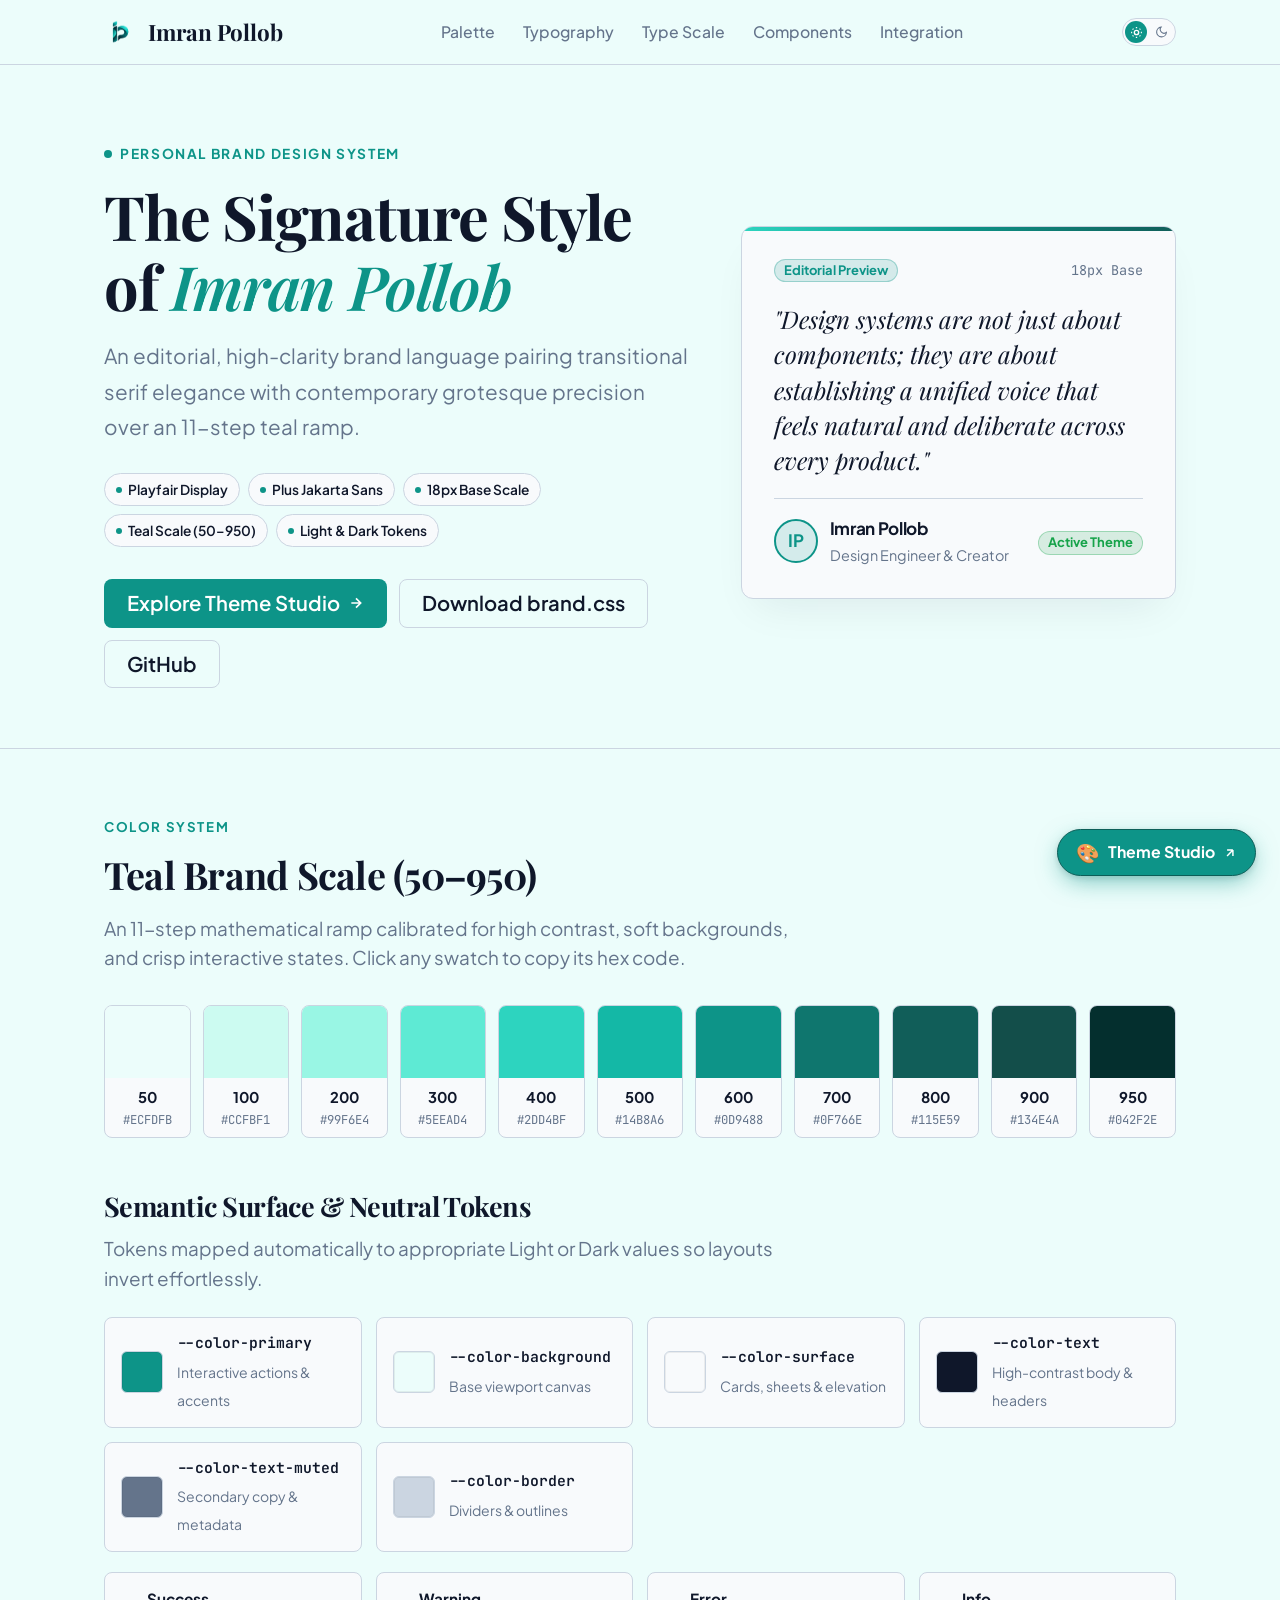
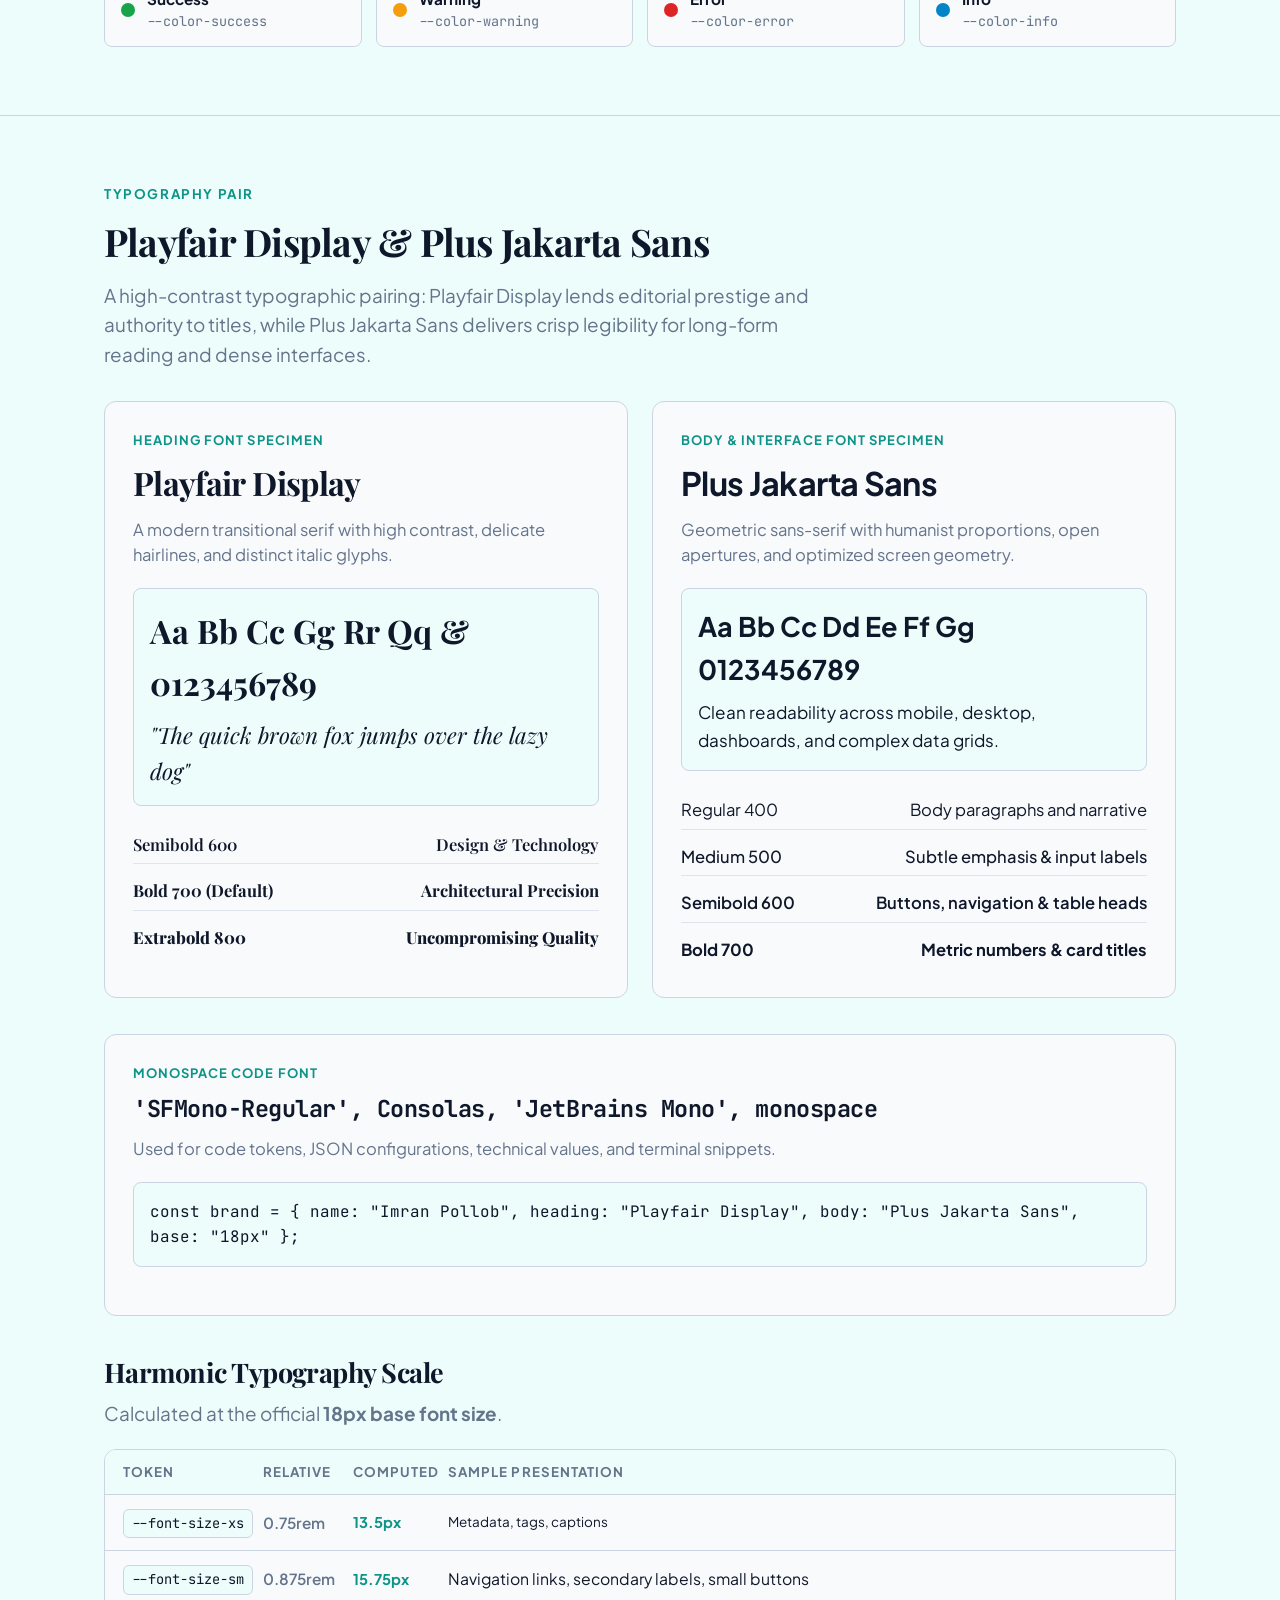
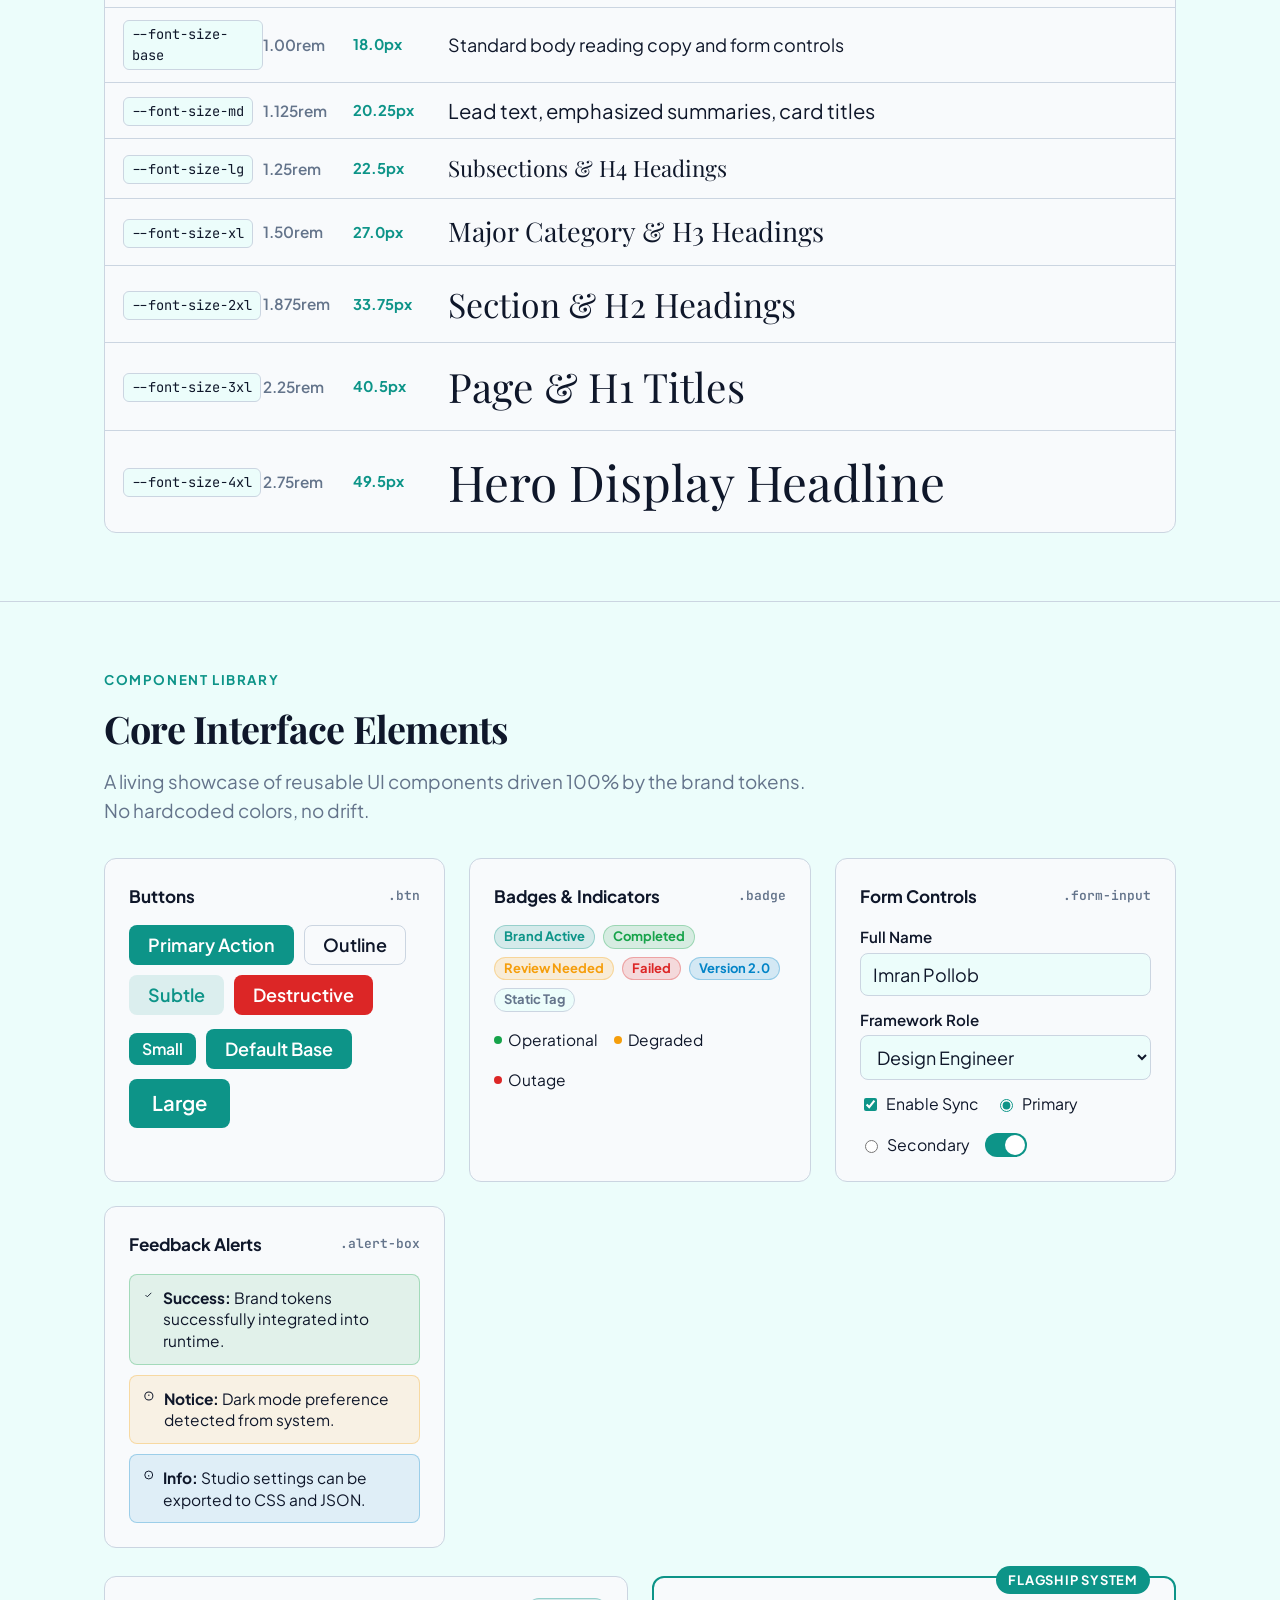
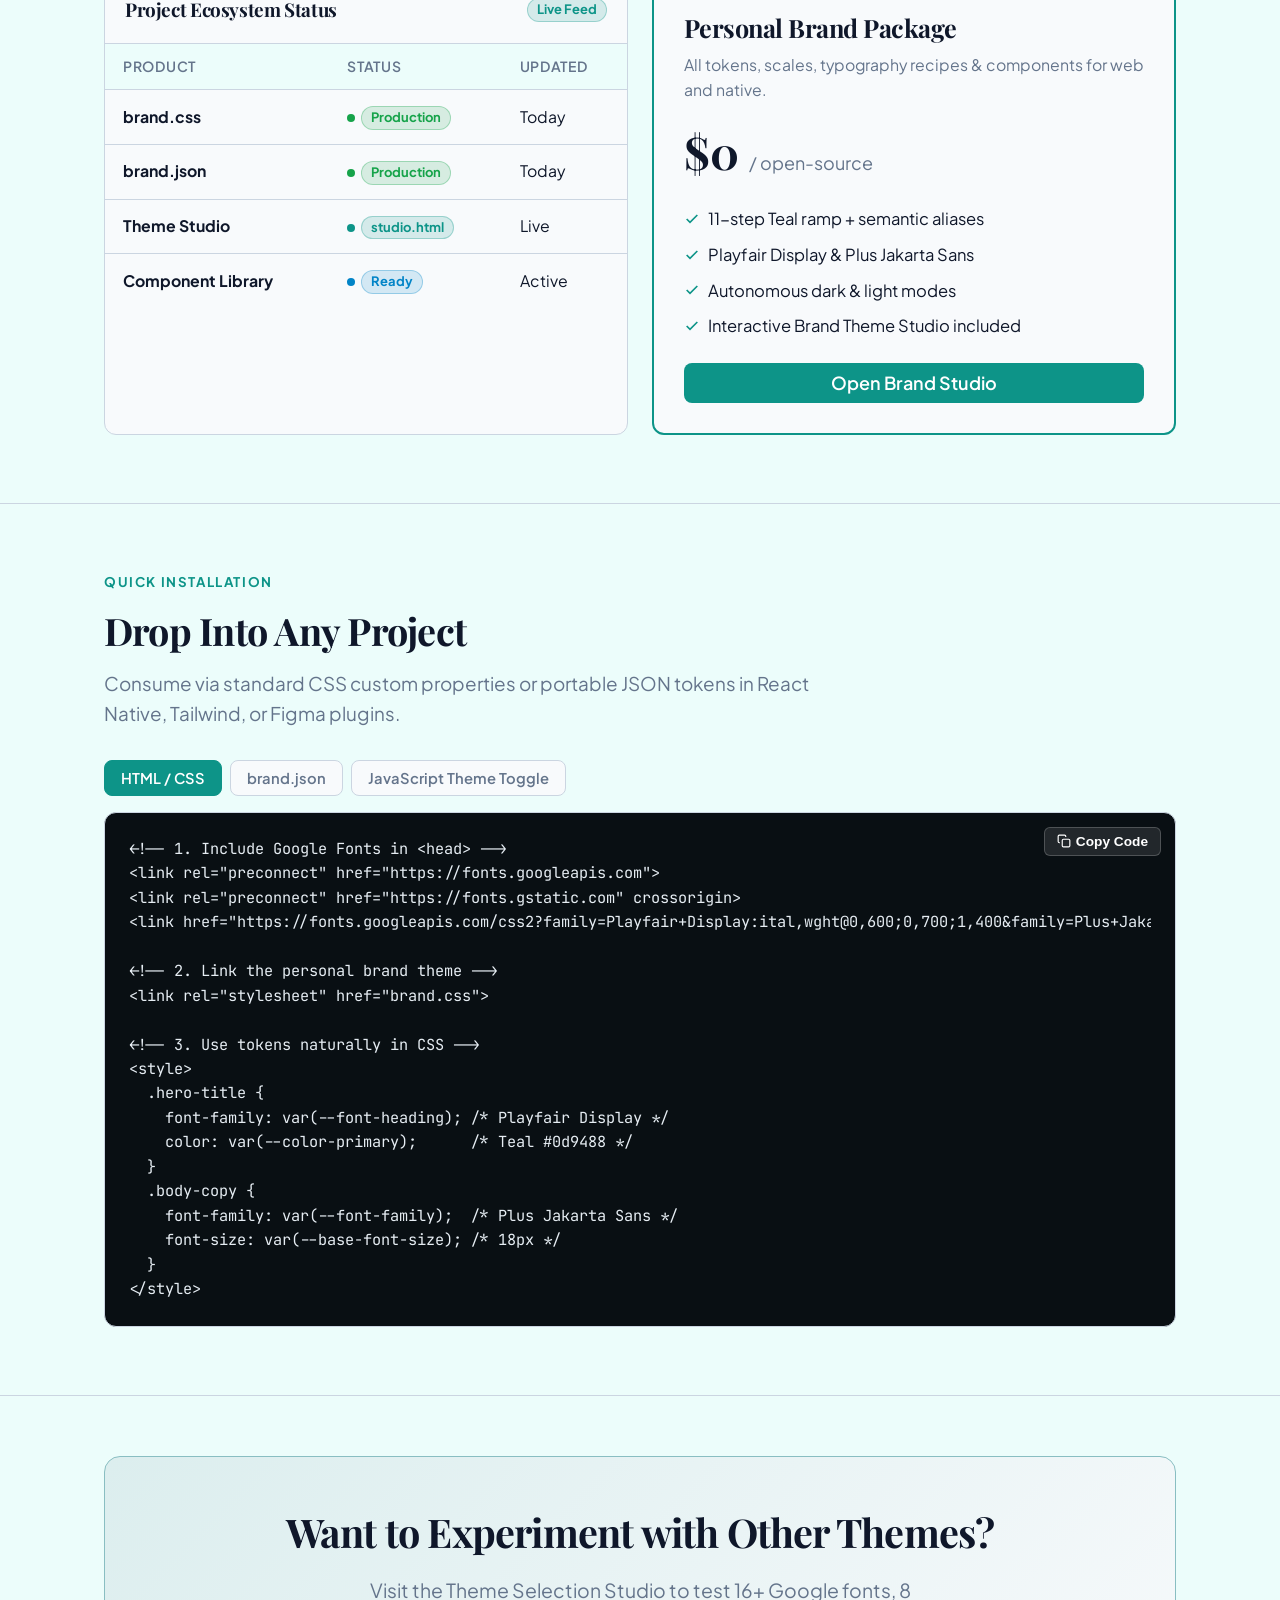
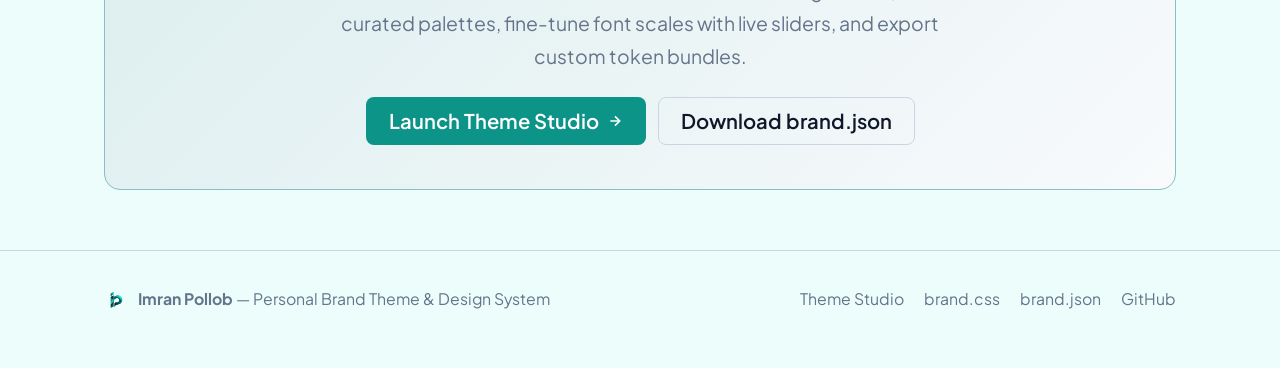
==== commit 5433e92e: "update theming" ====
--- a/index.html
+++ b/index.html
@@ -4,57 +4,27 @@
 <head>
   <meta charset="UTF-8">
   <meta name="viewport" content="width=device-width, initial-scale=1.0">
-  <title>Imran Pollob — Preview</title>
+  <title>Imran Pollob — Personal Brand Theme Showcase</title>
+  <meta name="description" content="Official Brand Theme & Design System of Imran Pollob. Crafted with Playfair Display, Plus Jakarta Sans, and an 11-step Teal ramp.">
   <link rel="stylesheet" href="brand.css">
   <link rel="preconnect" href="https://fonts.googleapis.com">
   <link rel="preconnect" href="https://fonts.gstatic.com" crossorigin>
   <link
-    href="https://fonts.googleapis.com/css2?family=Bricolage+Grotesque:opsz,wght@12..96,600;12..96,700;12..96,800&family=DM+Sans:ital,opsz,wght@0,9..40,400;0,9..40,500;0,9..40,600;0,9..40,700;1,9..40,400&family=Fira+Code:wght@400;500;600;700&family=Fraunces:ital,opsz,wght@0,9..144,600;0,9..144,700;0,9..144,800;1,9..144,400&family=Inter:wght@400;500;600;700;800&family=JetBrains+Mono:wght@400;500;600;700&family=Lora:ital,wght@0,500;0,600;0,700;1,400&family=Manrope:wght@400;500;600;700;800&family=Outfit:wght@400;500;600;700;800&family=Playfair+Display:ital,wght@0,600;0,700;1,400&family=Plus+Jakarta+Sans:wght@400;500;600;700;800&family=Poppins:wght@400;500;600;700;800&family=Sora:wght@400;500;600;700;800&family=Space+Grotesk:wght@400;500;600;700&family=Syne:wght@600;700;800&family=Urbanist:wght@400;500;600;700;800&display=swap"
+    href="https://fonts.googleapis.com/css2?family=JetBrains+Mono:wght@400;500;600&family=Playfair+Display:ital,wght@0,500;0,600;0,700;0,800;1,400;1,600;1,700&family=Plus+Jakarta+Sans:ital,wght@0,400;0,500;0,600;0,700;0,800;1,400;1,500&display=swap"
     rel="stylesheet">
-  <style id="dynamic-theme-overrides"></style>
+
   <style>
-    :root {
-      --font-heading: var(--font-family);
-      --font-mono: 'SFMono-Regular', Consolas, 'JetBrains Mono', monospace;
-      --base-font-size: 16px;
-
-      /* Typography Scale */
-      --font-size-xs: 0.75rem;
-      --font-size-sm: 0.875rem;
-      --font-size-base: 1rem;
-      --font-size-md: 1.125rem;
-      --font-size-lg: 1.25rem;
-      --font-size-xl: 1.5rem;
-      --font-size-2xl: 1.875rem;
-      --font-size-3xl: 2.25rem;
-      --font-size-4xl: 2.75rem;
-
-      /* Font Weights */
-      --font-weight-regular: 400;
-      --font-weight-medium: 500;
-      --font-weight-semibold: 600;
-      --font-weight-bold: 700;
-      --font-weight-extrabold: 800;
-
-      /* Line Heights */
-      --line-height-tight: 1.15;
-      --line-height-snug: 1.35;
-      --line-height-normal: 1.55;
-      --line-height-relaxed: 1.7;
-
-      /* Letter Spacing */
-      --letter-spacing-tight: -0.02em;
-      --letter-spacing-normal: 0;
-      --letter-spacing-wide: 0.05em;
-      --letter-spacing-widest: 0.12em;
-    }
-
     * {
       box-sizing: border-box;
     }
 
+    html, body {
+      overflow-x: hidden;
+      max-width: 100%;
+    }
+
     html {
-      font-size: var(--base-font-size, 16px);
+      font-size: var(--base-font-size, 18px);
       scroll-behavior: smooth;
     }
 
@@ -63,92 +33,122 @@
       font-family: var(--font-family);
       background: var(--color-background);
       color: var(--color-text);
-      transition: background 0.2s ease, color 0.2s ease;
-      padding-bottom: 110px;
-    }
-
-    h1,
-    h2,
-    h3,
-    .brand,
-    .stat .num,
-    .price-card .price,
-    .eyebrow {
-      font-family: var(--font-heading, var(--font-family));
-    }
-
-    img,
-    svg {
+      line-height: var(--line-height-normal);
+      transition: background 0.25s ease, color 0.25s ease, border-color 0.25s ease;
+      -webkit-font-smoothing: antialiased;
+      padding-bottom: 20px;
+    }
+
+    h1, h2, h3, h4, .brand-logo-text, .display-font {
+      font-family: var(--font-heading);
+      letter-spacing: var(--letter-spacing-tight);
+    }
+
+    code, pre, .mono {
+      font-family: var(--font-mono);
+    }
+
+    img, svg {
       display: block;
     }
 
-    code {
-      font-family: 'SFMono-Regular', Consolas, monospace;
-    }
-
     .wrap {
-      max-width: 1080px;
+      max-width: 1120px;
       margin: 0 auto;
-      padding: 0 24px;
-    }
-
-    /* ============ NAV ============ */
+      padding: 0 clamp(16px, 4vw, 24px);
+    }
+
+    /* ============ NAVIGATION ============ */
     .site-nav {
       position: sticky;
       top: 0;
-      z-index: 10;
-      background: var(--color-background);
+      z-index: 100;
+      background: color-mix(in srgb, var(--color-background) 88%, transparent);
+      backdrop-filter: blur(14px);
+      -webkit-backdrop-filter: blur(14px);
       border-bottom: 1px solid var(--color-border);
+      transition: background 0.25s ease, border-color 0.25s ease;
     }
 
     .site-nav .wrap {
       display: flex;
       align-items: center;
       justify-content: space-between;
-      padding: 14px 24px;
-    }
-
-    .brand {
-      display: flex;
-      align-items: center;
-      gap: 10px;
+      height: 64px;
+    }
+
+    .nav-brand {
+      display: flex;
+      align-items: center;
+      gap: 12px;
+      text-decoration: none;
+      color: var(--color-text);
+      flex-shrink: 0;
+    }
+
+    .nav-brand img {
+      width: 32px;
+      height: 32px;
+      object-fit: contain;
+      border-radius: 6px;
+    }
+
+    .brand-logo-text {
+      font-size: 1.25rem;
       font-weight: 700;
-      font-size: calc(var(--font-size-nav, 0.875rem) * 1.12);
-      transition: font-size 0.15s ease;
-    }
-
-    .brand img {
-      width: 26px;
-      height: 26px;
-      object-fit: contain;
-    }
-
-    .nav-links {
-      display: flex;
-      align-items: center;
-      gap: 24px;
+      color: var(--color-text);
+      letter-spacing: -0.01em;
+    }
+
+    .nav-menu {
+      display: flex;
+      align-items: center;
+      gap: clamp(14px, 2.5vw, 28px);
+    }
+
+    .nav-menu a {
       color: var(--color-text-muted);
-    }
-
-    .nav-links a {
-      color: inherit;
       text-decoration: none;
       font-size: var(--font-size-nav, 0.875rem);
       font-weight: 500;
-      transition: color 0.15s ease, font-size 0.15s ease;
-    }
-
-    .nav-links a:hover {
+      transition: color 0.15s ease;
+      white-space: nowrap;
+    }
+
+    .nav-menu a:hover {
       color: var(--color-primary);
     }
 
-    .nav-right {
-      display: flex;
-      align-items: center;
-      gap: 14px;
-    }
-
-    /* Theme switch */
+    .nav-actions {
+      display: flex;
+      align-items: center;
+      gap: 12px;
+      flex-shrink: 0;
+    }
+
+    @media (max-width: 768px) {
+      .site-nav .wrap {
+        height: auto;
+        padding-top: 10px;
+        padding-bottom: 8px;
+        flex-wrap: wrap;
+        gap: 8px 16px;
+      }
+      .nav-menu {
+        order: 3;
+        width: 100%;
+        overflow-x: auto;
+        -webkit-overflow-scrolling: touch;
+        scrollbar-width: none;
+        padding: 4px 0 2px;
+        gap: 18px;
+      }
+      .nav-menu::-webkit-scrollbar {
+        display: none;
+      }
+    }
+
+    /* Theme switch toggle */
     .theme-switch {
       width: 54px;
       height: 28px;
@@ -159,6 +159,7 @@
       cursor: pointer;
       flex: none;
       padding: 0;
+      transition: background 0.2s ease, border-color 0.2s ease;
     }
 
     .theme-switch .track-icon {
@@ -170,13 +171,8 @@
       color: var(--color-text-muted);
     }
 
-    .theme-switch .track-icon.sun {
-      left: 7px;
-    }
-
-    .theme-switch .track-icon.moon {
-      right: 7px;
-    }
+    .theme-switch .track-icon.sun { left: 7px; }
+    .theme-switch .track-icon.moon { right: 7px; }
 
     .theme-switch .thumb {
       position: absolute;
@@ -186,11 +182,11 @@
       height: 22px;
       border-radius: 50%;
       background: var(--color-primary);
-      color: #fff;
+      color: #ffffff;
       display: flex;
       align-items: center;
       justify-content: center;
-      transition: left 0.18s ease;
+      transition: left 0.2s cubic-bezier(0.4, 0, 0.2, 1);
     }
 
     .theme-switch .thumb svg {
@@ -198,86 +194,611 @@
       height: 13px;
     }
 
-    .theme-switch .thumb .moon-icon {
-      display: none;
-    }
-
-    [data-theme="dark"] .theme-switch .thumb {
-      left: 28px;
-    }
-
-    [data-theme="dark"] .theme-switch .thumb .sun-icon {
-      display: none;
-    }
-
-    [data-theme="dark"] .theme-switch .thumb .moon-icon {
-      display: block;
-    }
-
-    /* ============ HERO ============ */
+    .theme-switch .thumb .moon-icon { display: none; }
+
+    [data-theme="dark"] .theme-switch .thumb { left: 28px; }
+    [data-theme="dark"] .theme-switch .thumb .sun-icon { display: none; }
+    [data-theme="dark"] .theme-switch .thumb .moon-icon { display: block; }
+
+    /* ============ STICKY THEME STUDIO FLOATING BUTTON ============ */
+    .sticky-studio-btn {
+      position: fixed;
+      bottom: clamp(16px, 3.5vw, 24px);
+      right: clamp(16px, 3.5vw, 24px);
+      z-index: 95;
+      display: inline-flex;
+      align-items: center;
+      gap: 8px;
+      padding: 10px 18px;
+      font-size: 0.88rem;
+      font-weight: 700;
+      color: #ffffff;
+      background: var(--color-primary);
+      border: 1px solid color-mix(in srgb, var(--color-primary-hover) 80%, black);
+      border-radius: 999px;
+      text-decoration: none;
+      box-shadow: 0 8px 24px -4px color-mix(in srgb, var(--color-primary) 55%, transparent),
+                  0 2px 6px rgba(0, 0, 0, 0.12);
+      transition: transform 0.18s cubic-bezier(0.2, 0.8, 0.2, 1),
+                  box-shadow 0.18s ease,
+                  background 0.18s ease;
+      backdrop-filter: blur(8px);
+      -webkit-backdrop-filter: blur(8px);
+    }
+
+    .sticky-studio-btn:hover {
+      background: var(--color-primary-hover);
+      transform: translateY(-2px) scale(1.02);
+      box-shadow: 0 12px 28px -4px color-mix(in srgb, var(--color-primary) 65%, transparent),
+                  0 4px 10px rgba(0, 0, 0, 0.15);
+      color: #ffffff;
+    }
+
+    .sticky-studio-btn:active {
+      transform: translateY(0) scale(0.98);
+    }
+
+    .sticky-studio-btn .studio-btn-icon {
+      font-size: 1.05rem;
+      line-height: 1;
+    }
+
+    .sticky-studio-btn .studio-btn-arrow {
+      transition: transform 0.16s ease;
+    }
+
+    .sticky-studio-btn:hover .studio-btn-arrow {
+      transform: translate(2px, -2px);
+    }
+
+    /* ============ HERO SECTION ============ */
     .hero {
-      padding: 64px 0 48px;
-    }
-
-    .hero .wrap {
+      padding: clamp(40px, 8vw, 72px) 0 clamp(36px, 6vw, 60px);
+      border-bottom: 1px solid var(--color-border);
+    }
+
+    .hero-grid {
       display: grid;
-      grid-template-columns: 1.2fr 0.8fr;
-      gap: 32px;
-      align-items: center;
-    }
-
-    .eyebrow {
-      font-size: 0.75rem;
+      grid-template-columns: 1.15fr 0.85fr;
+      gap: clamp(28px, 5vw, 48px);
+      align-items: center;
+    }
+
+    @media (max-width: 900px) {
+      .hero-grid {
+        grid-template-columns: 1fr;
+      }
+    }
+
+    .hero-eyebrow {
+      display: inline-flex;
+      align-items: center;
+      gap: 8px;
+      font-size: 0.76rem;
       font-weight: 700;
-      letter-spacing: 0.14em;
+      letter-spacing: 0.12em;
       text-transform: uppercase;
       color: var(--color-primary);
+      margin-bottom: 16px;
+    }
+
+    .hero-eyebrow-dot {
+      width: 8px;
+      height: 8px;
+      border-radius: 50%;
+      background: var(--color-primary);
+      animation: pulse 2s infinite ease-in-out;
+    }
+
+    @keyframes pulse {
+      0%, 100% { opacity: 1; transform: scale(1); }
+      50% { opacity: 0.4; transform: scale(0.85); }
+    }
+
+    .hero h1 {
+      font-size: clamp(2.1rem, 5.5vw, 3.4rem);
+      line-height: var(--line-height-tight);
+      margin: 0 0 18px;
+      font-weight: 700;
+      color: var(--color-text);
+      word-break: break-word;
+    }
+
+    .hero h1 em {
+      font-style: italic;
+      color: var(--color-primary);
+      font-weight: 600;
+    }
+
+    .hero-lede {
+      font-size: clamp(1rem, 2.4vw, 1.15rem);
+      line-height: var(--line-height-relaxed);
+      color: var(--color-text-muted);
+      margin: 0 0 28px;
+    }
+
+    .hero-pill-row {
+      display: flex;
+      flex-wrap: wrap;
+      gap: 8px;
+      margin-bottom: 32px;
+    }
+
+    .hero-pill {
+      font-size: 0.76rem;
+      font-weight: 600;
+      padding: 5px 11px;
+      border-radius: 999px;
+      background: var(--color-surface);
+      border: 1px solid var(--color-border);
+      color: var(--color-text);
+      display: inline-flex;
+      align-items: center;
+      gap: 6px;
+    }
+
+    .hero-pill .dot {
+      width: 6px;
+      height: 6px;
+      border-radius: 50%;
+      background: var(--color-primary);
+    }
+
+    .hero-cta-row {
+      display: flex;
+      flex-wrap: wrap;
+      gap: 12px;
+      align-items: center;
+    }
+
+    @media (max-width: 480px) {
+      .hero-cta-row .btn {
+        width: 100%;
+      }
+    }
+
+    /* Real-world Hero Card */
+    .hero-specimen-card {
+      background: var(--color-surface);
+      border: 1px solid var(--color-border);
+      border-radius: calc(var(--radius) * 1.5);
+      padding: clamp(20px, 4vw, 32px);
+      box-shadow: 0 20px 40px -15px color-mix(in srgb, var(--color-text) 8%, transparent);
+      position: relative;
+      overflow: hidden;
+    }
+
+    .hero-specimen-card::before {
+      content: '';
+      position: absolute;
+      top: 0;
+      left: 0;
+      right: 0;
+      height: 4px;
+      background: linear-gradient(90deg, var(--brand-400), var(--brand-600), var(--brand-800));
+    }
+
+    .specimen-header {
+      display: flex;
+      justify-content: space-between;
+      align-items: center;
+      margin-bottom: 20px;
+    }
+
+    .specimen-quote {
+      font-family: var(--font-heading);
+      font-size: clamp(1.15rem, 3vw, 1.35rem);
+      line-height: 1.45;
+      font-style: italic;
+      margin: 0 0 20px;
+      color: var(--color-text);
+    }
+
+    .specimen-author {
+      display: flex;
+      align-items: center;
+      gap: 12px;
+      padding-top: 16px;
+      border-top: 1px solid var(--color-border);
+    }
+
+    .author-avatar {
+      width: 44px;
+      height: 44px;
+      border-radius: 50%;
+      background: color-mix(in srgb, var(--color-primary) 15%, transparent);
+      color: var(--color-primary);
+      display: flex;
+      align-items: center;
+      justify-content: center;
+      font-weight: 700;
+      font-size: 0.95rem;
+      border: 2px solid var(--color-primary);
+    }
+
+    .author-info h4 {
+      margin: 0;
+      font-family: var(--font-family);
+      font-size: 0.95rem;
+      font-weight: 700;
+    }
+
+    .author-info p {
+      margin: 2px 0 0;
+      font-size: 0.8rem;
+      color: var(--color-text-muted);
+    }
+
+    /* ============ SECTION COMMON ============ */
+    .section-block {
+      padding: clamp(48px, 8vw, 68px) 0;
+      border-bottom: 1px solid var(--color-border);
+    }
+
+    .section-head {
+      margin-bottom: 32px;
+    }
+
+    .section-eyebrow {
+      font-size: 0.74rem;
+      font-weight: 700;
+      letter-spacing: 0.12em;
+      text-transform: uppercase;
+      color: var(--color-primary);
+      margin-bottom: 8px;
+    }
+
+    .section-head h2 {
+      font-size: clamp(1.7rem, 4vw, 2.1rem);
       margin: 0 0 10px;
-    }
-
-    .hero h1 {
-      font-size: 2.7rem;
-      line-height: 1.08;
-      margin: 0 0 14px;
-      font-weight: 800;
-      letter-spacing: -0.02em;
-    }
-
-    .hero h1 span {
+      font-weight: 700;
+    }
+
+    .section-head p {
+      margin: 0;
+      font-size: clamp(0.95rem, 2.2vw, 1.05rem);
+      color: var(--color-text-muted);
+      max-width: 720px;
+    }
+
+    /* ============ COLOR PALETTE ============ */
+    .swatch-grid {
+      display: grid;
+      grid-template-columns: repeat(auto-fit, minmax(min(100%, 78px), 1fr));
+      gap: clamp(8px, 1.8vw, 12px);
+      margin-bottom: 36px;
+    }
+
+    .swatch-card {
+      background: var(--color-surface);
+      border: 1px solid var(--color-border);
+      border-radius: var(--radius);
+      overflow: hidden;
+      cursor: pointer;
+      transition: transform 0.16s ease, box-shadow 0.16s ease;
+      position: relative;
+    }
+
+    .swatch-card:hover {
+      transform: translateY(-3px);
+      box-shadow: 0 8px 16px -4px color-mix(in srgb, var(--color-text) 12%, transparent);
+    }
+
+    .swatch-fill {
+      height: clamp(52px, 10vw, 72px);
+      width: 100%;
+      position: relative;
+    }
+
+    .swatch-meta {
+      padding: 8px 4px;
+      text-align: center;
+    }
+
+    .swatch-step {
+      font-weight: 700;
+      font-size: 0.82rem;
+      display: block;
+    }
+
+    .swatch-hex {
+      font-family: var(--font-mono);
+      font-size: 0.68rem;
+      color: var(--color-text-muted);
+      margin-top: 2px;
+      display: block;
+      text-transform: uppercase;
+    }
+
+    /* Semantic tokens grid */
+    .semantic-grid {
+      display: grid;
+      grid-template-columns: repeat(auto-fit, minmax(min(100%, 220px), 1fr));
+      gap: 14px;
+    }
+
+    .semantic-card {
+      background: var(--color-surface);
+      border: 1px solid var(--color-border);
+      border-radius: var(--radius);
+      padding: 14px 16px;
+      display: flex;
+      align-items: center;
+      gap: 14px;
+      transition: transform 0.15s ease;
+    }
+
+    .semantic-card:hover {
+      transform: translateY(-2px);
+    }
+
+    .semantic-chip {
+      width: 42px;
+      height: 42px;
+      border-radius: calc(var(--radius) - 2px);
+      flex-shrink: 0;
+      border: 1px solid var(--color-border);
+      box-shadow: inset 0 0 0 1px rgba(0,0,0,0.06);
+    }
+
+    .semantic-info {
+      flex: 1;
+      min-width: 0;
+    }
+
+    .semantic-token-name {
+      font-family: var(--font-mono);
+      font-size: 0.82rem;
+      font-weight: 600;
+      display: block;
+      margin-bottom: 2px;
+    }
+
+    .semantic-role {
+      font-size: 0.78rem;
+      color: var(--color-text-muted);
+    }
+
+    /* Status row */
+    .status-tokens-row {
+      display: grid;
+      grid-template-columns: repeat(auto-fit, minmax(min(100%, 200px), 1fr));
+      gap: 14px;
+      margin-top: 20px;
+    }
+
+    .status-card {
+      background: var(--color-surface);
+      border: 1px solid var(--color-border);
+      border-radius: var(--radius);
+      padding: 14px 16px;
+      display: flex;
+      align-items: center;
+      gap: 12px;
+    }
+
+    .status-dot-large {
+      width: 14px;
+      height: 14px;
+      border-radius: 50%;
+      flex-shrink: 0;
+    }
+
+    /* ============ TYPOGRAPHY SECTION ============ */
+    .type-duo-grid {
+      display: grid;
+      grid-template-columns: repeat(auto-fit, minmax(min(100%, 340px), 1fr));
+      gap: 24px;
+      margin-bottom: 36px;
+    }
+
+    .type-specimen-panel {
+      background: var(--color-surface);
+      border: 1px solid var(--color-border);
+      border-radius: calc(var(--radius) * 1.5);
+      padding: clamp(18px, 3.5vw, 28px);
+    }
+
+    .type-panel-badge {
+      font-size: 0.72rem;
+      font-weight: 700;
+      letter-spacing: 0.08em;
+      text-transform: uppercase;
       color: var(--color-primary);
-    }
-
-    .hero p.lede {
-      font-size: 1.02rem;
+      margin-bottom: 8px;
+    }
+
+    .type-panel-title {
+      font-size: 1.8rem;
+      font-weight: 700;
+      margin: 0 0 10px;
+    }
+
+    .type-panel-desc {
+      font-size: 0.92rem;
       color: var(--color-text-muted);
-      max-width: 46ch;
-      margin: 0 0 24px;
-      line-height: 1.55;
-    }
-
-    .btn-row {
-      display: flex;
+      margin: 0 0 20px;
+      line-height: 1.5;
+    }
+
+    .type-glyph-preview {
+      background: var(--color-background);
+      border: 1px solid var(--color-border);
+      border-radius: var(--radius);
+      padding: 16px;
+      margin-bottom: 20px;
+      font-size: 0.95rem;
+      line-height: 1.6;
+      word-break: break-word;
+    }
+
+    .type-weights-list {
+      display: flex;
+      flex-direction: column;
+      gap: 8px;
+    }
+
+    .type-weight-row {
+      display: flex;
+      justify-content: space-between;
+      align-items: baseline;
+      padding: 6px 0;
+      border-bottom: 1px solid color-mix(in srgb, var(--color-border) 60%, transparent);
+      font-size: 0.92rem;
       gap: 12px;
+    }
+
+    .type-weight-row:last-child {
+      border-bottom: none;
+    }
+
+    /* Type Scale Table */
+    .type-scale-container {
+      background: var(--color-surface);
+      border: 1px solid var(--color-border);
+      border-radius: calc(var(--radius) * 1.5);
+      overflow-x: auto;
+      -webkit-overflow-scrolling: touch;
+    }
+
+    .type-scale-table-head, .type-scale-item {
+      display: grid;
+      grid-template-columns: 140px 90px 95px 1fr;
+      min-width: 520px;
+      padding: 12px 18px;
+      align-items: center;
+    }
+
+    .type-scale-table-head {
+      background: var(--color-background);
+      border-bottom: 1px solid var(--color-border);
+      font-size: 0.74rem;
+      font-weight: 700;
+      letter-spacing: 0.08em;
+      text-transform: uppercase;
+      color: var(--color-text-muted);
+    }
+
+    .type-scale-item {
+      border-bottom: 1px solid var(--color-border);
+      transition: background 0.15s ease;
+    }
+
+    .type-scale-item:last-child {
+      border-bottom: none;
+    }
+
+    .type-scale-item:hover {
+      background: color-mix(in srgb, var(--color-background) 50%, var(--color-surface));
+    }
+
+    .token-pill {
+      font-family: var(--font-mono);
+      font-size: 0.76rem;
+      padding: 3px 8px;
+      border-radius: 6px;
+      background: var(--color-background);
+      border: 1px solid var(--color-border);
+      color: var(--color-text);
+      display: inline-block;
+    }
+
+    .size-rem {
+      font-size: 0.85rem;
+      font-weight: 600;
+      color: var(--color-text-muted);
+    }
+
+    .size-px {
+      font-size: 0.82rem;
+      font-weight: 700;
+      color: var(--color-primary);
+    }
+
+    .scale-render {
+      white-space: nowrap;
+      overflow: hidden;
+      text-overflow: ellipsis;
+      color: var(--color-text);
+    }
+
+    /* ============ UI COMPONENTS SHOWCASE ============ */
+    .components-grid {
+      display: grid;
+      grid-template-columns: repeat(auto-fit, minmax(min(100%, 300px), 1fr));
+      gap: 24px;
+      margin-bottom: 28px;
+    }
+
+    .component-box {
+      background: var(--color-surface);
+      border: 1px solid var(--color-border);
+      border-radius: calc(var(--radius) * 1.5);
+      padding: clamp(16px, 3.5vw, 24px);
+    }
+
+    .component-box-title {
+      font-family: var(--font-family);
+      font-size: 0.95rem;
+      font-weight: 700;
+      margin: 0 0 16px;
+      color: var(--color-text);
+      display: flex;
+      align-items: center;
+      justify-content: space-between;
+    }
+
+    .component-box-title span {
+      font-size: 0.72rem;
+      font-weight: 600;
+      color: var(--color-text-muted);
+      font-family: var(--font-mono);
+    }
+
+    /* Buttons */
+    .btn-group {
+      display: flex;
       flex-wrap: wrap;
+      gap: 10px;
+      align-items: center;
+      margin-bottom: 14px;
     }
 
     .btn {
+      display: inline-flex;
+      align-items: center;
+      justify-content: center;
+      gap: 8px;
       font-family: var(--font-family);
-      font-size: 0.9rem;
+      font-size: var(--font-size-base);
       font-weight: 600;
-      padding: 11px 20px;
+      line-height: 1;
+      padding: 10px 18px;
       border-radius: var(--radius);
       border: 1px solid transparent;
       cursor: pointer;
+      text-decoration: none;
+      transition: all 0.16s ease;
+    }
+
+    .btn-sm {
+      font-size: var(--font-size-sm);
+      padding: 7px 12px;
+    }
+
+    .btn-lg {
+      font-size: var(--font-size-md);
+      padding: 13px 22px;
     }
 
     .btn-primary {
       background: var(--color-primary);
-      color: #fff;
+      color: #ffffff;
     }
 
     .btn-primary:hover {
       background: var(--color-primary-hover);
+      transform: translateY(-1px);
     }
 
     .btn-outline {
@@ -289,1332 +810,501 @@
     .btn-outline:hover {
       border-color: var(--color-primary);
       color: var(--color-primary);
-    }
-
-    .btn-sm {
-      padding: 8px 14px;
-      font-size: 0.82rem;
-    }
-
-    .quote-card {
+      background: color-mix(in srgb, var(--color-primary) 6%, transparent);
+    }
+
+    .btn-subtle {
+      background: color-mix(in srgb, var(--color-primary) 12%, transparent);
+      color: var(--color-primary);
+    }
+
+    .btn-subtle:hover {
+      background: color-mix(in srgb, var(--color-primary) 20%, transparent);
+    }
+
+    .btn-destructive {
+      background: var(--color-error);
+      color: #ffffff;
+    }
+
+    .btn-destructive:hover {
+      opacity: 0.9;
+    }
+
+    /* Badges */
+    .badge-group {
+      display: flex;
+      flex-wrap: wrap;
+      gap: 8px;
+    }
+
+    .badge {
+      font-size: 0.72rem;
+      font-weight: 700;
+      padding: 3px 9px;
+      border-radius: 999px;
+      display: inline-flex;
+      align-items: center;
+      gap: 5px;
+      line-height: 1.2;
+    }
+
+    .badge-brand {
+      background: color-mix(in srgb, var(--color-primary) 15%, transparent);
+      color: var(--color-primary);
+      border: 1px solid color-mix(in srgb, var(--color-primary) 30%, transparent);
+    }
+
+    .badge-success {
+      background: color-mix(in srgb, var(--color-success) 15%, transparent);
+      color: var(--color-success);
+      border: 1px solid color-mix(in srgb, var(--color-success) 30%, transparent);
+    }
+
+    .badge-warning {
+      background: color-mix(in srgb, var(--color-warning) 15%, transparent);
+      color: var(--color-warning);
+      border: 1px solid color-mix(in srgb, var(--color-warning) 30%, transparent);
+    }
+
+    .badge-error {
+      background: color-mix(in srgb, var(--color-error) 15%, transparent);
+      color: var(--color-error);
+      border: 1px solid color-mix(in srgb, var(--color-error) 30%, transparent);
+    }
+
+    .badge-info {
+      background: color-mix(in srgb, var(--color-info) 15%, transparent);
+      color: var(--color-info);
+      border: 1px solid color-mix(in srgb, var(--color-info) 30%, transparent);
+    }
+
+    .badge-outline {
+      background: var(--color-background);
+      border: 1px solid var(--color-border);
+      color: var(--color-text-muted);
+    }
+
+    /* Form Elements */
+    .form-group {
+      display: flex;
+      flex-direction: column;
+      gap: 12px;
+    }
+
+    .form-label {
+      font-size: 0.84rem;
+      font-weight: 600;
+      color: var(--color-text);
+      display: block;
+      margin-bottom: 4px;
+    }
+
+    .form-input, .form-select, .form-textarea {
+      width: 100%;
+      padding: 9px 12px;
+      font-family: var(--font-family);
+      font-size: var(--font-size-base);
+      background: var(--color-background);
+      border: 1px solid var(--color-border);
+      border-radius: var(--radius);
+      color: var(--color-text);
+      outline: none;
+      transition: border-color 0.16s ease, box-shadow 0.16s ease;
+    }
+
+    .form-input:focus, .form-select:focus, .form-textarea:focus {
+      border-color: var(--color-primary);
+      box-shadow: 0 0 0 3px color-mix(in srgb, var(--color-primary) 20%, transparent);
+    }
+
+    .form-row-checkbox {
+      display: flex;
+      flex-wrap: wrap;
+      align-items: center;
+      gap: 16px;
+      font-size: 0.88rem;
+    }
+
+    .form-check {
+      display: inline-flex;
+      align-items: center;
+      gap: 6px;
+      cursor: pointer;
+    }
+
+    .form-check input {
+      accent-color: var(--color-primary);
+      cursor: pointer;
+    }
+
+    /* Toggle switch demo */
+    .ui-switch {
+      width: 42px;
+      height: 24px;
+      border-radius: 999px;
+      background: var(--color-border);
+      position: relative;
+      cursor: pointer;
+      transition: background 0.2s ease;
+    }
+
+    .ui-switch.is-active {
+      background: var(--color-primary);
+    }
+
+    .ui-switch::after {
+      content: '';
+      position: absolute;
+      top: 2px;
+      left: 2px;
+      width: 20px;
+      height: 20px;
+      border-radius: 50%;
+      background: #ffffff;
+      transition: transform 0.2s cubic-bezier(0.4, 0, 0.2, 1);
+    }
+
+    .ui-switch.is-active::after {
+      transform: translateX(18px);
+    }
+
+    /* Alert Boxes */
+    .alert-stack {
+      display: flex;
+      flex-direction: column;
+      gap: 10px;
+    }
+
+    .alert-box {
+      padding: 12px 14px;
+      border-radius: var(--radius);
+      font-size: 0.86rem;
+      display: flex;
+      align-items: flex-start;
+      gap: 10px;
+      line-height: 1.4;
+      border: 1px solid;
+    }
+
+    .alert-box.success {
+      background: color-mix(in srgb, var(--color-success) 10%, var(--color-surface));
+      border-color: color-mix(in srgb, var(--color-success) 30%, transparent);
+      color: var(--color-text);
+    }
+
+    .alert-box.warning {
+      background: color-mix(in srgb, var(--color-warning) 10%, var(--color-surface));
+      border-color: color-mix(in srgb, var(--color-warning) 30%, transparent);
+      color: var(--color-text);
+    }
+
+    .alert-box.error {
+      background: color-mix(in srgb, var(--color-error) 10%, var(--color-surface));
+      border-color: color-mix(in srgb, var(--color-error) 30%, transparent);
+      color: var(--color-text);
+    }
+
+    .alert-box.info {
+      background: color-mix(in srgb, var(--color-info) 10%, var(--color-surface));
+      border-color: color-mix(in srgb, var(--color-info) 30%, transparent);
+      color: var(--color-text);
+    }
+
+    /* Table & Pricing Container Grid */
+    .table-pricing-grid {
+      display: grid;
+      grid-template-columns: repeat(auto-fit, minmax(min(100%, 340px), 1fr));
+      gap: 24px;
+    }
+
+    /* Data Table */
+    .table-card {
       background: var(--color-surface);
       border: 1px solid var(--color-border);
       border-radius: calc(var(--radius) * 1.5);
-      padding: 22px;
-      font-size: 0.9rem;
+      overflow-x: auto;
+      -webkit-overflow-scrolling: touch;
+    }
+
+    .brand-table {
+      width: 100%;
+      min-width: 340px;
+      border-collapse: collapse;
+      font-size: 0.88rem;
+    }
+
+    .brand-table th {
+      background: var(--color-background);
+      text-align: left;
+      padding: 12px 18px;
+      font-weight: 600;
       color: var(--color-text-muted);
-    }
-
-    .quote-card .mark {
+      border-bottom: 1px solid var(--color-border);
+      font-size: 0.78rem;
+      text-transform: uppercase;
+      letter-spacing: 0.05em;
+    }
+
+    .brand-table td {
+      padding: 14px 18px;
+      border-bottom: 1px solid var(--color-border);
+      color: var(--color-text);
+    }
+
+    .brand-table tr:last-child td {
+      border-bottom: none;
+    }
+
+    .brand-table tbody tr:hover {
+      background: color-mix(in srgb, var(--color-background) 50%, var(--color-surface));
+    }
+
+    .status-dot {
+      display: inline-block;
+      width: 8px;
+      height: 8px;
+      border-radius: 50%;
+      margin-right: 6px;
+    }
+
+    /* Pricing Card Component */
+    .pricing-card-demo {
+      background: var(--color-surface);
+      border: 2px solid var(--color-primary);
+      border-radius: calc(var(--radius) * 1.5);
+      padding: clamp(20px, 4vw, 30px);
+      position: relative;
+    }
+
+    .pricing-badge-popular {
+      position: absolute;
+      top: -12px;
+      right: 24px;
+      background: var(--color-primary);
+      color: #ffffff;
+      font-size: 0.72rem;
+      font-weight: 700;
+      text-transform: uppercase;
+      letter-spacing: 0.06em;
+      padding: 4px 12px;
+      border-radius: 999px;
+    }
+
+    .pricing-price {
+      font-family: var(--font-heading);
+      font-size: 2.5rem;
+      font-weight: 700;
+      margin: 14px 0 6px;
+      color: var(--color-text);
+    }
+
+    .pricing-price span {
+      font-size: 1rem;
+      font-family: var(--font-family);
+      font-weight: 400;
+      color: var(--color-text-muted);
+    }
+
+    .pricing-checklist {
+      list-style: none;
+      padding: 0;
+      margin: 20px 0 24px;
+      display: flex;
+      flex-direction: column;
+      gap: 10px;
+      font-size: 0.92rem;
+    }
+
+    .pricing-checklist li {
+      display: flex;
+      align-items: center;
+      gap: 8px;
+    }
+
+    .pricing-checklist li svg {
       color: var(--color-primary);
-      font-size: 1.7rem;
-      line-height: 1;
-      margin-bottom: 6px;
-    }
-
-    .quote-card small {
-      display: block;
-      margin-top: 14px;
-      color: var(--color-text);
-      font-weight: 600;
-      font-size: 0.7rem;
-      letter-spacing: 0.06em;
-    }
-
-    /* ============ SECTIONS ============ */
-    section.block {
-      padding: 44px 0;
-      border-top: 1px solid var(--color-border);
-    }
-
-    .block-heading {
-      margin: 0 0 24px;
-    }
-
-    .block-heading h2 {
-      font-size: 1.35rem;
-      margin: 0 0 6px;
-    }
-
-    .block-heading p {
-      margin: 0;
-      color: var(--color-text-muted);
-      font-size: 0.88rem;
-    }
-
-    /* Stats */
-    .stats-row {
-      display: grid;
-      grid-template-columns: repeat(4, 1fr);
-      gap: 16px;
-    }
-
-    .stat {
-      border: 1px solid var(--color-border);
-      border-radius: calc(var(--radius) * 1.5);
-      padding: 18px;
-      background: var(--color-surface);
-    }
-
-    .stat .num {
-      font-size: 1.6rem;
-      font-weight: 800;
-      color: var(--color-primary);
-    }
-
-    .stat .lbl {
-      font-size: 0.78rem;
-      color: var(--color-text-muted);
-      margin-top: 2px;
-    }
-
-    /* Palette */
-    .swatch-row {
-      display: grid;
-      grid-template-columns: repeat(11, 1fr);
-      gap: 10px;
-    }
-
-    .sw {
-      border-radius: 10px;
-      overflow: hidden;
-      border: 1px solid var(--color-border);
-      font-size: 0.68rem;
-    }
-
-    .sw .fill {
-      height: 52px;
-    }
-
-    .sw .meta {
-      padding: 6px 7px;
-      background: var(--color-surface);
-    }
-
-    .sw .meta b {
-      display: block;
-      font-size: 0.72rem;
-    }
-
-    .section-gap {
-      margin-top: 24px;
-    }
-
-    .two-col {
-      display: grid;
-      grid-template-columns: 1fr 1fr;
-      gap: 32px;
-    }
-
-    .three-col {
-      display: grid;
-      grid-template-columns: repeat(3, 1fr);
-      gap: 20px;
-    }
-
-    /* Typography */
-    .type-sample .big-aa {
-      font-size: 3rem;
-      font-weight: 700;
-      line-height: 1;
-      margin-bottom: 8px;
-    }
-
-    .type-sample .fam {
-      font-size: 0.95rem;
-      font-weight: 600;
-    }
-
-    .type-sample .desc {
-      font-size: 0.8rem;
-      color: var(--color-text-muted);
-      margin-bottom: 14px;
-    }
-
-    .type-sample .alpha,
-    .type-sample .nums {
-      font-size: 0.8rem;
-      color: var(--color-text-muted);
-      line-height: 1.6;
-    }
-
-    /* Forms / UI elements */
-    .ui-row {
-      display: flex;
-      flex-wrap: wrap;
-      align-items: center;
-      gap: 16px;
-      margin-bottom: 16px;
-    }
-
-    .field,
-    .select,
-    .textarea {
-      font-family: var(--font-family);
-      font-size: 0.85rem;
-      padding: 10px 12px;
-      border-radius: var(--radius);
-      border: 1px solid var(--color-border);
-      background: var(--color-background);
-      color: var(--color-text);
-    }
-
-    .field {
-      min-width: 180px;
-    }
-
-    .select {
-      min-width: 140px;
-    }
-
-    .textarea {
-      width: 100%;
-      min-height: 72px;
-      font-family: var(--font-family);
-      resize: vertical;
-    }
-
-    .field:focus,
-    .select:focus,
-    .textarea:focus {
-      outline: none;
-      border-color: var(--color-primary);
-    }
-
-    .check-row {
-      display: flex;
-      align-items: center;
-      gap: 7px;
-      font-size: 0.85rem;
-      color: var(--color-text-muted);
-    }
-
-    .check-row input[type="checkbox"],
-    .check-row input[type="radio"] {
-      accent-color: var(--color-primary);
-      width: 16px;
-      height: 16px;
-    }
-
-    .switch {
-      width: 36px;
-      height: 20px;
-      background: var(--color-border);
-      border-radius: 999px;
-      position: relative;
-      cursor: pointer;
-      flex: none;
-    }
-
-    .switch.on {
-      background: var(--color-primary);
-    }
-
-    .switch::after {
-      content: "";
-      position: absolute;
-      top: 2px;
-      left: 2px;
-      width: 16px;
-      height: 16px;
-      border-radius: 50%;
-      background: #fff;
-      transition: left 0.15s ease;
-    }
-
-    .switch.on::after {
-      left: 18px;
-    }
-
-    /* Alerts */
-    .alert {
-      display: flex;
-      gap: 10px;
-      align-items: flex-start;
-      padding: 12px 14px;
-      border-radius: var(--radius);
-      border: 1px solid;
-      font-size: 0.85rem;
+      flex-shrink: 0;
+    }
+
+    /* ============ IMPLEMENTATION GUIDE ============ */
+    .code-tabs {
+      display: flex;
+      gap: 8px;
       margin-bottom: 12px;
-    }
-
-    .alert svg {
-      width: 18px;
-      height: 18px;
-      flex: none;
-      margin-top: 1px;
-    }
-
-    .alert strong {
-      display: block;
-      font-size: 0.85rem;
-      margin-bottom: 2px;
-    }
-
-    .alert span.desc {
-      color: var(--color-text-muted);
-      font-size: 0.8rem;
-    }
-
-    .alert-success {
-      background: color-mix(in srgb, var(--color-success) 12%, var(--color-background));
-      border-color: color-mix(in srgb, var(--color-success) 35%, var(--color-border));
-      color: var(--color-success);
-    }
-
-    .alert-warning {
-      background: color-mix(in srgb, var(--color-warning) 12%, var(--color-background));
-      border-color: color-mix(in srgb, var(--color-warning) 35%, var(--color-border));
-      color: var(--color-warning);
-    }
-
-    .alert-error {
-      background: color-mix(in srgb, var(--color-error) 12%, var(--color-background));
-      border-color: color-mix(in srgb, var(--color-error) 35%, var(--color-border));
-      color: var(--color-error);
-    }
-
-    .alert-info {
-      background: color-mix(in srgb, var(--color-info) 12%, var(--color-background));
-      border-color: color-mix(in srgb, var(--color-info) 35%, var(--color-border));
-      color: var(--color-info);
-    }
-
-    .alert strong,
-    .alert span.desc {
-      color: var(--color-text);
-    }
-
-    /* Badges */
-    .badge {
-      display: inline-flex;
-      align-items: center;
-      gap: 5px;
-      font-size: 0.74rem;
-      font-weight: 600;
-      padding: 4px 10px;
-      border-radius: 999px;
-    }
-
-    .badge-brand {
-      background: var(--brand-100);
-      color: var(--brand-800);
-    }
-
-    [data-theme="dark"] .badge-brand {
-      background: var(--brand-950);
-      color: var(--brand-300);
-    }
-
-    .badge-outline {
-      border: 1px solid var(--color-border);
-      color: var(--color-text-muted);
-    }
-
-    .badge-dot {
-      width: 6px;
-      height: 6px;
-      border-radius: 50%;
-      background: currentColor;
-    }
-
-    /* Cards */
-    .card-grid {
-      display: grid;
-      grid-template-columns: repeat(2, 1fr);
-      gap: 20px;
-    }
-
-    .card {
+      overflow-x: auto;
+      -webkit-overflow-scrolling: touch;
+      padding-bottom: 4px;
+    }
+
+    .code-tab-btn {
       background: var(--color-surface);
       border: 1px solid var(--color-border);
-      border-radius: calc(var(--radius) * 1.5);
-      padding: 20px;
-    }
-
-    .card .cicon {
-      width: 36px;
-      height: 36px;
-      border-radius: 10px;
-      background: var(--color-primary);
-      color: #fff;
-      display: flex;
-      align-items: center;
-      justify-content: center;
-      margin-bottom: 14px;
-    }
-
-    .card h3 {
-      margin: 0 0 6px;
-      font-size: 1rem;
-    }
-
-    .card p {
-      margin: 0 0 12px;
-      font-size: 0.85rem;
-      color: var(--color-text-muted);
-      line-height: 1.55;
-    }
-
-    .card a {
-      color: var(--color-primary);
-      font-size: 0.85rem;
-      font-weight: 600;
-      text-decoration: none;
-    }
-
-    /* Pricing */
-    .price-card {
-      border: 1px solid var(--color-border);
-      border-radius: calc(var(--radius) * 1.5);
-      padding: 24px;
-      background: var(--color-surface);
-      display: flex;
-      flex-direction: column;
-    }
-
-    .price-card.featured {
-      background: var(--color-primary);
-      border-color: var(--color-primary);
-      color: #fff;
-    }
-
-    .price-card h3 {
-      margin: 0 0 4px;
-      font-size: 1rem;
-    }
-
-    .price-card .price {
-      font-size: 1.9rem;
-      font-weight: 800;
-      margin: 8px 0;
-    }
-
-    .price-card .price span {
-      font-size: 0.85rem;
-      font-weight: 500;
-      opacity: 0.75;
-    }
-
-    .price-card ul {
-      list-style: none;
-      margin: 0 0 20px;
-      padding: 0;
-      font-size: 0.82rem;
-    }
-
-    .price-card li {
-      padding: 5px 0;
-      opacity: 0.9;
-    }
-
-    .price-card:not(.featured) p,
-    .price-card:not(.featured) .desc {
-      color: var(--color-text-muted);
-    }
-
-    .price-card .desc {
-      font-size: 0.82rem;
-      margin-bottom: 8px;
-    }
-
-    .price-card.featured .btn-outline {
-      background: rgba(255, 255, 255, 0.15);
-      border-color: rgba(255, 255, 255, 0.4);
-      color: #fff;
-    }
-
-    .price-card:not(.featured) .btn-primary {
-      background: var(--color-primary);
-    }
-
-    /* Testimonials */
-    .testi-card {
-      border: 1px solid var(--color-border);
-      border-radius: calc(var(--radius) * 1.5);
-      padding: 20px;
-      background: var(--color-background);
-    }
-
-    .testi-card p {
-      font-size: 0.86rem;
-      color: var(--color-text);
-      line-height: 1.6;
-      margin: 0 0 14px;
-    }
-
-    .testi-person {
-      display: flex;
-      align-items: center;
-      gap: 10px;
-    }
-
-    .testi-person .initials {
-      width: 32px;
-      height: 32px;
-      border-radius: 50%;
-      background: var(--brand-200);
-      color: var(--brand-800);
-      display: flex;
-      align-items: center;
-      justify-content: center;
-      font-size: 0.72rem;
-      font-weight: 700;
-    }
-
-    [data-theme="dark"] .testi-person .initials {
-      background: var(--brand-800);
-      color: var(--brand-100);
-    }
-
-    .testi-person .who b {
-      display: block;
-      font-size: 0.8rem;
-    }
-
-    .testi-person .who span {
-      font-size: 0.74rem;
-      color: var(--color-text-muted);
-    }
-
-    /* Table */
-    .data-table {
-      width: 100%;
-      border-collapse: collapse;
-      font-size: 0.85rem;
-    }
-
-    .data-table th {
-      text-align: left;
-      font-size: 0.72rem;
-      letter-spacing: 0.06em;
-      text-transform: uppercase;
-      color: var(--color-text-muted);
-      padding: 10px 12px;
-      border-bottom: 1px solid var(--color-border);
-    }
-
-    .data-table td {
-      padding: 12px;
-      border-bottom: 1px solid var(--color-border);
-    }
-
-    .data-table tr:hover td {
-      background: var(--color-surface);
-    }
-
-    .status-dot {
-      display: inline-flex;
-      align-items: center;
-      gap: 6px;
-      font-size: 0.8rem;
-    }
-
-    .status-dot::before {
-      content: "";
-      width: 7px;
-      height: 7px;
-      border-radius: 50%;
-      background: currentColor;
-    }
-
-    .status-dot.ok {
-      color: var(--color-success);
-    }
-
-    .status-dot.pending {
-      color: var(--color-warning);
-    }
-
-    .status-dot.fail {
-      color: var(--color-error);
-    }
-
-    /* CTA */
-    .cta {
-      text-align: center;
-      padding: 56px 24px;
-      border-radius: calc(var(--radius) * 2);
-      background: var(--color-primary);
-      color: #fff;
-      margin: 0 24px 48px;
-    }
-
-    .cta h2 {
-      margin: 0 0 10px;
-      font-size: 1.6rem;
-    }
-
-    .cta p {
-      margin: 0 0 22px;
-      opacity: 0.9;
-      font-size: 0.95rem;
-    }
-
-    .cta .btn-outline {
-      background: rgba(255, 255, 255, 0.12);
-      border-color: rgba(255, 255, 255, 0.4);
-      color: #fff;
-    }
-
-    .cta .btn-primary {
-      background: #fff;
-      color: var(--color-primary);
-    }
-
-    [data-theme="dark"] .cta {
-      background: var(--brand-700);
-    }
-
-    @media (max-width: 780px) {
-      .hero .wrap {
-        grid-template-columns: 1fr;
-      }
-
-      .two-col,
-      .three-col {
-        grid-template-columns: 1fr;
-      }
-
-      .card-grid {
-        grid-template-columns: 1fr;
-      }
-
-      .stats-row {
-        grid-template-columns: repeat(2, 1fr);
-      }
-
-      .nav-links {
-        display: none;
-      }
-
-      .swatch-row {
-        grid-template-columns: repeat(6, 1fr);
-      }
-
-      .data-table {
-        display: block;
-        overflow-x: auto;
-      }
-    }
-
-    /* ============ THEME STUDIO FLOATING TOOLBAR ============ */
-    .theme-studio {
-      position: fixed;
-      bottom: 20px;
-      left: 50%;
-      transform: translateX(-50%);
-      z-index: 1000;
-      width: calc(100% - 32px);
-      max-width: 1320px;
-      pointer-events: none;
-    }
-
-    .theme-studio * {
-      pointer-events: auto;
-    }
-
-    .studio-card {
-      background: color-mix(in srgb, var(--color-surface) 94%, transparent);
-      backdrop-filter: blur(20px);
-      -webkit-backdrop-filter: blur(20px);
-      border: 1px solid var(--color-border);
-      box-shadow: 0 16px 40px rgba(0, 0, 0, 0.22), 0 2px 8px rgba(0, 0, 0, 0.08);
-      border-radius: 18px;
-      overflow: hidden;
-      transition: all 0.25s cubic-bezier(0.16, 1, 0.3, 1);
-    }
-
-    /* Collapsed mini-bar */
-    .studio-mini {
-      display: none;
-      align-items: center;
-      justify-content: space-between;
-      gap: 14px;
-      padding: 10px 18px;
-      cursor: pointer;
-    }
-
-    .studio-mini-left {
-      display: flex;
-      align-items: center;
-      gap: 10px;
-      font-size: 0.85rem;
-      font-weight: 600;
-      color: var(--color-text);
-    }
-
-    .studio-mini-badge {
-      width: 14px;
-      height: 14px;
-      border-radius: 50%;
-      background: var(--color-primary);
-      box-shadow: 0 0 0 2px var(--color-surface);
-    }
-
-    .studio-mini-tags {
-      font-size: 0.76rem;
-      color: var(--color-text-muted);
-      font-weight: 500;
-    }
-
-    .studio-mini-actions {
-      display: flex;
-      align-items: center;
-      gap: 8px;
-    }
-
-    .studio-mini-btn {
-      padding: 6px 12px;
-      font-size: 0.78rem;
-      font-weight: 600;
-      border-radius: 999px;
-      border: 1px solid var(--color-border);
-      background: var(--color-background);
-      color: var(--color-text);
-      cursor: pointer;
-      display: flex;
-      align-items: center;
-      gap: 5px;
-    }
-
-    .studio-mini-btn:hover {
-      border-color: var(--color-primary);
-      color: var(--color-primary);
-    }
-
-    /* Expanded full panel */
-    .studio-full {
-      display: flex;
-      flex-direction: column;
-      padding: 14px 20px;
-      gap: 12px;
-    }
-
-    .theme-studio.is-collapsed .studio-full {
-      display: none;
-    }
-
-    .theme-studio.is-collapsed .studio-mini {
-      display: flex;
-    }
-
-    .studio-header {
-      display: flex;
-      align-items: center;
-      justify-content: space-between;
-      gap: 16px;
-      padding-bottom: 10px;
-      border-bottom: 1px solid var(--color-border);
-    }
-
-    .studio-title-group {
-      display: flex;
-      align-items: center;
-      gap: 10px;
-    }
-
-    .studio-logo {
-      width: 26px;
-      height: 26px;
-      border-radius: 8px;
-      background: var(--color-primary);
-      color: #fff;
-      display: flex;
-      align-items: center;
-      justify-content: center;
-      font-size: 0.8rem;
-      font-weight: 800;
-    }
-
-    .studio-title-text h3 {
-      margin: 0;
-      font-size: 0.92rem;
-      font-weight: 700;
-    }
-
-    .studio-title-text span {
-      font-size: 0.7rem;
-      color: var(--color-text-muted);
-    }
-
-    .studio-header-actions {
-      display: flex;
-      align-items: center;
-      gap: 10px;
-    }
-
-    .studio-recipe-select {
-      padding: 7px 12px;
-      font-size: 0.8rem;
-      font-weight: 600;
-      border-radius: 8px;
-      border: 1px solid var(--color-border);
-      background: var(--color-background);
-      color: var(--color-text);
-      font-family: inherit;
-      cursor: pointer;
-      min-width: 380px;
-      max-width: 540px;
-    }
-
-    .studio-icon-btn {
-      width: 30px;
-      height: 30px;
-      border-radius: 8px;
-      border: 1px solid var(--color-border);
-      background: var(--color-background);
-      color: var(--color-text);
-      display: flex;
-      align-items: center;
-      justify-content: center;
-      cursor: pointer;
-      font-size: 0.85rem;
-      transition: all 0.15s ease;
-    }
-
-    .studio-icon-btn:hover {
-      border-color: var(--color-primary);
-      color: var(--color-primary);
-    }
-
-    .btn-export-theme {
-      padding: 6px 14px;
-      border-radius: 8px;
-      font-size: 0.8rem;
-      font-weight: 600;
-      background: var(--color-primary);
-      color: #fff;
-      border: none;
-      cursor: pointer;
-      display: flex;
-      align-items: center;
-      gap: 6px;
-      transition: background 0.15s ease;
-    }
-
-    .btn-export-theme:hover {
-      background: var(--color-primary-hover);
-    }
-
-    /* Controls grid */
-    .studio-grid {
-      display: grid;
-      grid-template-columns: auto 2.2fr auto auto;
-      gap: 18px;
-      align-items: center;
-    }
-
-    .studio-type-dropdowns {
-      display: grid;
-      grid-template-columns: 1fr 1fr;
-      gap: 10px;
-    }
-
-    .studio-subcol {
-      display: flex;
-      flex-direction: column;
-      gap: 4px;
-      min-width: 0;
-    }
-
-    .studio-col {
-      display: flex;
-      flex-direction: column;
-      gap: 5px;
-    }
-
-    .studio-label {
-      font-size: 0.66rem;
-      text-transform: uppercase;
-      letter-spacing: 0.08em;
-      font-weight: 700;
-      color: var(--color-text-muted);
-    }
-
-    /* Color chips */
-    .color-chips-row {
-      display: flex;
-      align-items: center;
-      gap: 6px;
-      flex-wrap: wrap;
-    }
-
-    .chip {
-      width: 24px;
-      height: 24px;
-      border-radius: 50%;
-      border: 2px solid transparent;
-      cursor: pointer;
-      position: relative;
-      padding: 0;
-      transition: transform 0.15s ease, border-color 0.15s ease;
-    }
-
-    .chip:hover {
-      transform: scale(1.18);
-    }
-
-    .chip.active {
-      border-color: var(--color-text);
-      box-shadow: 0 0 0 2px var(--color-surface);
-    }
-
-    .chip-custom-wrap {
-      position: relative;
-      width: 24px;
-      height: 24px;
-      border-radius: 50%;
-      overflow: hidden;
-      cursor: pointer;
-      border: 1px dashed var(--color-border);
-      display: flex;
-      align-items: center;
-      justify-content: center;
-      background: var(--color-background);
-    }
-
-    .chip-custom-wrap input[type="color"] {
-      position: absolute;
-      top: -10px;
-      left: -10px;
-      width: 44px;
-      height: 44px;
-      opacity: 0;
-      cursor: pointer;
-    }
-
-    .chip-custom-wrap svg {
-      width: 12px;
-      height: 12px;
-      color: var(--color-text-muted);
-    }
-
-    /* Selects & segmented buttons */
-    .studio-select {
-      padding: 6px 10px;
-      font-size: 0.78rem;
-      border-radius: 8px;
-      border: 1px solid var(--color-border);
-      background: var(--color-background);
-      color: var(--color-text);
-      font-family: inherit;
-      cursor: pointer;
-      width: 100%;
-      min-width: 175px;
-    }
-
-    .studio-segmented {
-      display: inline-flex;
-      background: var(--color-background);
-      border: 1px solid var(--color-border);
-      border-radius: 8px;
-      padding: 2px;
-      gap: 2px;
-    }
-
-    .segmented-btn {
-      border: none;
-      background: transparent;
-      font-size: 0.72rem;
-      font-weight: 600;
-      padding: 4px 7px;
-      border-radius: 6px;
-      color: var(--color-text-muted);
-      cursor: pointer;
-      transition: background 0.15s ease, color 0.15s ease;
-    }
-
-    .segmented-btn:hover {
-      color: var(--color-text);
-    }
-
-    .segmented-btn.active {
-      background: var(--color-surface);
-      color: var(--color-primary);
-      box-shadow: 0 1px 3px rgba(0, 0, 0, 0.08);
-    }
-
-    /* ============ EXPORT MODAL ============ */
-    .theme-modal-overlay {
-      position: fixed;
-      inset: 0;
-      background: rgba(0, 0, 0, 0.55);
-      backdrop-filter: blur(8px);
-      -webkit-backdrop-filter: blur(8px);
-      z-index: 2000;
-      display: none;
-      align-items: center;
-      justify-content: center;
-      padding: 20px;
-    }
-
-    .theme-modal-overlay.open {
-      display: flex;
-    }
-
-    .theme-modal {
-      background: var(--color-surface);
-      border: 1px solid var(--color-border);
-      border-radius: 16px;
-      width: 100%;
-      max-width: 680px;
-      max-height: 90vh;
-      display: flex;
-      flex-direction: column;
-      box-shadow: 0 24px 48px rgba(0, 0, 0, 0.32);
-      overflow: hidden;
-    }
-
-    .modal-header {
-      display: flex;
-      align-items: center;
-      justify-content: space-between;
-      padding: 16px 20px;
-      border-bottom: 1px solid var(--color-border);
-    }
-
-    .modal-header h3 {
-      margin: 0;
-      font-size: 1.05rem;
-    }
-
-    .modal-close {
-      background: transparent;
-      border: none;
-      cursor: pointer;
-      color: var(--color-text-muted);
-      font-size: 1.2rem;
-      line-height: 1;
-      padding: 4px;
-      border-radius: 6px;
-    }
-
-    .modal-close:hover {
-      color: var(--color-text);
-      background: var(--color-background);
-    }
-
-    .modal-body {
-      padding: 18px 20px;
-      overflow-y: auto;
-      display: flex;
-      flex-direction: column;
-      gap: 12px;
-    }
-
-    .modal-summary-bar {
-      display: flex;
-      flex-wrap: wrap;
-      gap: 8px;
-      font-size: 0.75rem;
-    }
-
-    .summary-pill {
-      padding: 3px 8px;
-      border-radius: 999px;
-      background: var(--color-background);
-      border: 1px solid var(--color-border);
-      color: var(--color-text-muted);
-    }
-
-    .summary-pill b {
-      color: var(--color-primary);
-    }
-
-    .modal-tabs {
-      display: flex;
-      gap: 8px;
-      border-bottom: 1px solid var(--color-border);
-      padding-bottom: 8px;
-    }
-
-    .modal-tab {
-      background: transparent;
-      border: none;
+      border-radius: var(--radius);
+      padding: 8px 16px;
+      font-family: var(--font-family);
       font-size: 0.82rem;
       font-weight: 600;
       color: var(--color-text-muted);
       cursor: pointer;
-      padding: 6px 12px;
-      border-radius: 6px;
-    }
-
-    .modal-tab.active {
-      background: var(--color-background);
-      color: var(--color-primary);
-      border: 1px solid var(--color-border);
-    }
-
-    .modal-code-wrap {
+      transition: all 0.16s ease;
+      white-space: nowrap;
+    }
+
+    .code-tab-btn.active {
+      background: var(--color-primary);
+      color: #ffffff;
+      border-color: var(--color-primary);
+    }
+
+    .code-panel {
       position: relative;
-      background: #090d16;
-      border-radius: 8px;
-      border: 1px solid #1e293b;
-      overflow: hidden;
-    }
-
-    .modal-code {
-      margin: 0;
-      padding: 14px;
-      font-family: 'SFMono-Regular', Consolas, monospace;
-      font-size: 0.78rem;
-      line-height: 1.5;
-      color: #e2e8f0;
-      max-height: 320px;
-      overflow-y: auto;
-      white-space: pre;
-    }
-
-    .modal-actions {
-      display: flex;
-      align-items: center;
-      justify-content: flex-end;
-      gap: 10px;
-      padding: 14px 20px;
-      border-top: 1px solid var(--color-border);
-    }
-
-    @media (max-width: 860px) {
-      .studio-grid {
-        grid-template-columns: 1fr 1fr;
-        gap: 12px;
-      }
-    }
-
-    @media (max-width: 580px) {
-      .studio-grid {
-        grid-template-columns: 1fr;
-      }
-
-      .theme-studio {
-        bottom: 10px;
-        width: calc(100% - 20px);
-      }
-    }
-
-    /* ============ TYPOGRAPHY SHOWCASE & SCALE ============ */
-    .type-overview-grid {
-      display: grid;
-      grid-template-columns: 340px 1fr;
-      gap: 24px;
-      align-items: start;
-    }
-
-    .type-card {
-      background: var(--color-surface);
+      background: #090f13;
+      color: #e6edf3;
       border: 1px solid var(--color-border);
       border-radius: calc(var(--radius) * 1.5);
-      padding: 24px;
-      display: flex;
-      flex-direction: column;
+      padding: clamp(16px, 3.5vw, 24px);
+      overflow-x: auto;
+    }
+
+    .code-panel pre {
+      margin: 0;
+      font-family: var(--font-mono);
+      font-size: clamp(0.78rem, 2vw, 0.85rem);
+      line-height: 1.6;
+      overflow-x: auto;
+    }
+
+    .btn-copy-code {
+      position: absolute;
+      top: 14px;
+      right: 14px;
+      background: rgba(255, 255, 255, 0.1);
+      border: 1px solid rgba(255, 255, 255, 0.2);
+      border-radius: 6px;
+      color: #ffffff;
+      padding: 6px 12px;
+      font-size: 0.76rem;
+      font-weight: 600;
+      cursor: pointer;
+      display: inline-flex;
+      align-items: center;
+      gap: 5px;
+      transition: background 0.15s ease;
+    }
+
+    .btn-copy-code:hover {
+      background: rgba(255, 255, 255, 0.2);
+    }
+
+    /* ============ STUDIO CTA BANNER ============ */
+    .studio-cta-banner {
+      background: linear-gradient(135deg, color-mix(in srgb, var(--color-primary) 12%, var(--color-surface)), var(--color-surface));
+      border: 1px solid color-mix(in srgb, var(--color-primary) 35%, var(--color-border));
+      border-radius: calc(var(--radius) * 2);
+      padding: clamp(28px, 6vw, 44px) clamp(16px, 4vw, 32px);
+      text-align: center;
+      margin: clamp(40px, 8vw, 60px) 0;
+      position: relative;
+      overflow: hidden;
+    }
+
+    .studio-cta-banner h2 {
+      font-size: clamp(1.6rem, 4.5vw, 2.2rem);
+      margin: 0 0 12px;
+    }
+
+    .studio-cta-banner p {
+      font-size: clamp(0.95rem, 2.2vw, 1.08rem);
+      color: var(--color-text-muted);
+      max-width: 600px;
+      margin: 0 auto 24px;
+      line-height: var(--line-height-relaxed);
+    }
+
+    /* ============ FOOTER ============ */
+    .site-footer {
+      border-top: 1px solid var(--color-border);
+      padding: 36px 0;
+      font-size: 0.88rem;
+      color: var(--color-text-muted);
+    }
+
+    .footer-content {
+      display: flex;
+      align-items: center;
+      justify-content: space-between;
+      flex-wrap: wrap;
       gap: 16px;
     }
 
-    .type-card-header {
-      display: flex;
-      justify-content: space-between;
-      align-items: flex-start;
-      gap: 12px;
-    }
-
-    .type-card-header .big-aa {
-      font-size: 3.4rem;
-      font-weight: 800;
-      line-height: 1;
+    .footer-links {
+      display: flex;
+      gap: 20px;
+      flex-wrap: wrap;
+    }
+
+    .footer-links a {
+      color: var(--color-text-muted);
+      text-decoration: none;
+      transition: color 0.15s ease;
+    }
+
+    .footer-links a:hover {
       color: var(--color-primary);
     }
 
-    .type-glyphs-box {
-      background: var(--color-background);
-      border: 1px solid var(--color-border);
-      border-radius: var(--radius);
-      padding: 12px;
-      font-size: 0.8rem;
-      color: var(--color-text-muted);
-      line-height: 1.6;
-      display: flex;
-      flex-direction: column;
-      gap: 6px;
-    }
-
-    .type-meta-pills {
-      display: flex;
-      flex-wrap: wrap;
-      gap: 6px;
-    }
-
-    /* Type Scale Table */
-    .type-scale-card {
-      background: var(--color-surface);
-      border: 1px solid var(--color-border);
-      border-radius: calc(var(--radius) * 1.5);
-      overflow: hidden;
-    }
-
-    .type-scale-header {
-      display: flex;
-      justify-content: space-between;
-      padding: 10px 16px;
-      background: var(--color-background);
-      border-bottom: 1px solid var(--color-border);
-      font-size: 0.72rem;
-      text-transform: uppercase;
-      letter-spacing: 0.08em;
-      font-weight: 700;
-      color: var(--color-text-muted);
-    }
-
-    .type-scale-list {
-      display: flex;
-      flex-direction: column;
-    }
-
-    .type-scale-row {
-      display: grid;
-      grid-template-columns: 1fr auto;
-      gap: 16px;
-      align-items: center;
-      padding: 12px 18px;
-      border-bottom: 1px solid var(--color-border);
-      transition: background 0.15s ease;
-    }
-
-    .type-scale-row:last-child {
-      border-bottom: none;
-    }
-
-    .type-scale-row:hover {
-      background: color-mix(in srgb, var(--color-background) 50%, var(--color-surface));
-    }
-
-    .scale-sample-wrap {
-      display: flex;
-      flex-direction: column;
-      gap: 2px;
-      min-width: 0;
-    }
-
-    .scale-sample-label {
-      font-size: 0.68rem;
-      text-transform: uppercase;
-      letter-spacing: 0.06em;
-      font-weight: 700;
-      color: var(--color-primary);
-    }
-
-    .scale-sample-text {
-      color: var(--color-text);
-      overflow: hidden;
-      text-overflow: ellipsis;
-      white-space: nowrap;
-    }
-
-    .scale-meta-wrap {
-      display: flex;
-      align-items: center;
-      gap: 8px;
-      flex-shrink: 0;
-    }
-
-    .scale-token-badge {
-      font-family: var(--font-mono);
-      font-size: 0.72rem;
-      padding: 3px 7px;
-      border-radius: 6px;
-      background: var(--color-background);
-      border: 1px solid var(--color-border);
-      color: var(--color-text-muted);
-    }
-
-    .scale-size-badge {
-      font-size: 0.74rem;
-      font-weight: 700;
-      padding: 3px 8px;
-      border-radius: 6px;
-      background: var(--color-primary);
-      color: #fff;
-      min-width: 76px;
+    /* Toast Notification */
+    .toast-notice {
+      position: fixed;
+      bottom: 84px;
+      left: 50%;
+      transform: translateX(-50%) translateY(100px);
+      background: var(--color-text);
+      color: var(--color-background);
+      padding: 10px 20px;
+      border-radius: 999px;
+      font-size: 0.82rem;
+      font-weight: 600;
+      box-shadow: 0 10px 25px rgba(0,0,0,0.25);
+      z-index: 1000;
+      opacity: 0;
+      pointer-events: none;
+      max-width: calc(100vw - 32px);
       text-align: center;
-    }
-
-    /* Slider in Studio */
-    .studio-size-controls {
-      display: flex;
-      align-items: center;
-      gap: 8px;
-      flex-wrap: wrap;
-    }
-
-    .studio-slider-wrap {
-      display: flex;
-      align-items: center;
-      gap: 6px;
-      background: var(--color-background);
-      border: 1px solid var(--color-border);
-      border-radius: 8px;
-      padding: 3px 8px;
-    }
-
-    .studio-slider {
-      -webkit-appearance: none;
-      appearance: none;
-      width: 70px;
-      height: 4px;
-      border-radius: 999px;
-      background: var(--color-border);
-      outline: none;
-      cursor: pointer;
-    }
-
-    .studio-slider::-webkit-slider-thumb {
-      -webkit-appearance: none;
-      appearance: none;
-      width: 14px;
-      height: 14px;
-      border-radius: 50%;
-      background: var(--color-primary);
-      cursor: pointer;
-      box-shadow: 0 0 0 2px var(--color-surface);
-    }
-
-    .studio-slider-val {
-      font-size: 0.74rem;
-      font-weight: 700;
-      color: var(--color-primary);
-      min-width: 30px;
-    }
-
-    @media (max-width: 860px) {
-      .type-overview-grid {
-        grid-template-columns: 1fr;
-      }
-
-      .type-scale-row {
-        grid-template-columns: 1fr;
-        gap: 8px;
-      }
-
-      .scale-meta-wrap {
-        justify-content: flex-start;
-      }
+      transition: transform 0.25s cubic-bezier(0.2, 0.9, 0.3, 1), opacity 0.25s ease;
+    }
+
+    .toast-notice.show {
+      transform: translateX(-50%) translateY(0);
+      opacity: 1;
     }
   </style>
 </head>
 
 <body>
 
+  <!-- ============ STICKY NAV ============ -->
   <nav class="site-nav">
     <div class="wrap">
-      <div class="brand"><img src="logo.png" alt="Imran Pollob logo"> Imran Pollob</div>
-      <div class="nav-links"><a href="#">Home</a><a href="#">Work</a><a href="#">Pricing</a><a href="#">Contact</a>
+      <a href="index.html" class="nav-brand">
+        <img src="logo.png" alt="Imran Pollob Brand Mark">
+        <span class="brand-logo-text">Imran Pollob</span>
+      </a>
+
+      <div class="nav-menu">
+        <a href="#palette">Palette</a>
+        <a href="#typography">Typography</a>
+        <a href="#scale">Type Scale</a>
+        <a href="#components">Components</a>
+        <a href="#integration">Integration</a>
       </div>
-      <div class="nav-right">
+
+      <div class="nav-actions">
         <button class="theme-switch" id="themeToggle" role="switch" aria-checked="false" aria-label="Toggle theme">
           <svg class="track-icon sun" viewBox="0 0 24 24" fill="none" stroke="currentColor" stroke-width="2">
             <circle cx="12" cy="12" r="4" />
-            <path
-              d="M12 2v2M12 20v2M4.9 4.9l1.4 1.4M17.7 17.7l1.4 1.4M2 12h2M20 12h2M4.9 19.1l1.4-1.4M17.7 6.3l1.4-1.4" />
+            <path d="M12 2v2M12 20v2M4.9 4.9l1.4 1.4M17.7 17.7l1.4 1.4M2 12h2M20 12h2M4.9 19.1l1.4-1.4M17.7 6.3l1.4-1.4" />
           </svg>
           <svg class="track-icon moon" viewBox="0 0 24 24" fill="none" stroke="currentColor" stroke-width="2">
             <path d="M21 12.8A9 9 0 1111.2 3 7 7 0 0021 12.8z" />
@@ -1622,8 +1312,7 @@
           <span class="thumb">
             <svg class="sun-icon" viewBox="0 0 24 24" fill="none" stroke="currentColor" stroke-width="2.5">
               <circle cx="12" cy="12" r="4" />
-              <path
-                d="M12 2v2M12 20v2M4.9 4.9l1.4 1.4M17.7 17.7l1.4 1.4M2 12h2M20 12h2M4.9 19.1l1.4-1.4M17.7 6.3l1.4-1.4" />
+              <path d="M12 2v2M12 20v2M4.9 4.9l1.4 1.4M17.7 17.7l1.4 1.4M2 12h2M20 12h2M4.9 19.1l1.4-1.4M17.7 6.3l1.4-1.4" />
             </svg>
             <svg class="moon-icon" viewBox="0 0 24 24" fill="none" stroke="currentColor" stroke-width="2.5">
               <path d="M21 12.8A9 9 0 1111.2 3 7 7 0 0021 12.8z" />
@@ -1634,1581 +1323,775 @@
     </div>
   </nav>
 
-  <section class="hero">
+  <!-- ============ HERO ============ -->
+  <header class="hero">
     <div class="wrap">
-      <div>
-        <div class="eyebrow">Design engineer &amp; builder</div>
-        <h1>Hi, I'm <span>Imran</span></h1>
-        <p class="lede">Building tools and writing about design systems, one small consistent choice at a time — this
-          whole page runs on my personal brand tokens.</p>
-        <div class="btn-row">
-          <button class="btn btn-primary">Get started</button>
-          <button class="btn btn-outline">View work</button>
+      <div class="hero-grid">
+        <div>
+          <div class="hero-eyebrow">
+            <span class="hero-eyebrow-dot"></span>
+            Personal Brand Design System
+          </div>
+          <h1>The Signature Style of <em>Imran Pollob</em></h1>
+          <p class="hero-lede">
+            An editorial, high-clarity brand language pairing transitional serif elegance with contemporary grotesque precision over an 11-step teal ramp.
+          </p>
+
+          <div class="hero-pill-row">
+            <span class="hero-pill"><span class="dot"></span>Playfair Display</span>
+            <span class="hero-pill"><span class="dot"></span>Plus Jakarta Sans</span>
+            <span class="hero-pill"><span class="dot"></span>18px Base Scale</span>
+            <span class="hero-pill"><span class="dot"></span>Teal Scale (50–950)</span>
+            <span class="hero-pill"><span class="dot"></span>Light &amp; Dark Tokens</span>
+          </div>
+
+          <div class="hero-cta-row">
+            <a href="studio.html" class="btn btn-primary btn-lg">
+              Explore Theme Studio
+              <svg width="16" height="16" viewBox="0 0 24 24" fill="none" stroke="currentColor" stroke-width="2.5">
+                <path d="M5 12h14M12 5l7 7-7 7" />
+              </svg>
+            </a>
+            <a href="brand.css" download class="btn btn-outline btn-lg">Download brand.css</a>
+            <a href="https://github.com/imranpollob/personal-brand-theme" target="_blank" rel="noopener" class="btn btn-outline btn-lg">
+              GitHub
+            </a>
+          </div>
         </div>
-      </div>
-      <div class="quote-card">
-        <div class="mark">"</div>
-        Small, consistent design choices make a big difference.
-        <small>A MORE COHERENT PRODUCT</small>
-      </div>
-    </div>
-  </section>
-
-  <section class="block">
-    <div class="wrap">
-      <div class="stats-row">
-        <div class="stat">
-          <div class="num">120+</div>
-          <div class="lbl">Projects shipped</div>
-        </div>
-        <div class="stat">
-          <div class="num">8 yrs</div>
-          <div class="lbl">Building products</div>
-        </div>
-        <div class="stat">
-          <div class="num">40+</div>
-          <div class="lbl">Articles written</div>
-        </div>
-        <div class="stat">
-          <div class="num">15</div>
-          <div class="lbl">Open-source libraries</div>
+
+        <div class="hero-specimen-card">
+          <div class="specimen-header">
+            <span class="badge badge-brand">Editorial Preview</span>
+            <span style="font-family:var(--font-mono);font-size:0.75rem;color:var(--color-text-muted);">18px Base</span>
+          </div>
+          <blockquote class="specimen-quote">
+            "Design systems are not just about components; they are about establishing a unified voice that feels natural and deliberate across every product."
+          </blockquote>
+          <div class="specimen-author">
+            <div class="author-avatar">IP</div>
+            <div class="author-info">
+              <h4>Imran Pollob</h4>
+              <p>Design Engineer &amp; Creator</p>
+            </div>
+            <div style="margin-left:auto;">
+              <span class="badge badge-success">Active Theme</span>
+            </div>
+          </div>
         </div>
       </div>
     </div>
-  </section>
-
-  <section class="block">
-    <div class="wrap">
-      <div class="block-heading">
-        <h2>Color palette</h2>
-        <p id="paletteDescSub">The full scale, plus status colors — both driven live by <code>brand.css</code>.</p>
-      </div>
-      <div class="swatch-row" id="swatchRow">
-        <div class="sw">
-          <div class="fill" style="background:var(--brand-50)"></div>
-          <div class="meta"><b>50</b></div>
+  </header>
+
+  <main>
+    <!-- ============ COLOR PALETTE ============ -->
+    <section class="section-block" id="palette">
+      <div class="wrap">
+        <div class="section-head">
+          <div class="section-eyebrow">Color System</div>
+          <h2>Teal Brand Scale (50–950)</h2>
+          <p>
+            An 11-step mathematical ramp calibrated for high contrast, soft backgrounds, and crisp interactive states. Click any swatch to copy its hex code.
+          </p>
         </div>
-        <div class="sw">
-          <div class="fill" style="background:var(--brand-100)"></div>
-          <div class="meta"><b>100</b></div>
+
+        <div class="swatch-grid" id="brandSwatches">
+          <div class="swatch-card" data-token="--brand-50" data-hex="#ecfdfb">
+            <div class="swatch-fill" style="background: var(--brand-50);"></div>
+            <div class="swatch-meta"><span class="swatch-step">50</span><span class="swatch-hex">#ecfdfb</span></div>
+          </div>
+          <div class="swatch-card" data-token="--brand-100" data-hex="#ccfbf1">
+            <div class="swatch-fill" style="background: var(--brand-100);"></div>
+            <div class="swatch-meta"><span class="swatch-step">100</span><span class="swatch-hex">#ccfbf1</span></div>
+          </div>
+          <div class="swatch-card" data-token="--brand-200" data-hex="#99f6e4">
+            <div class="swatch-fill" style="background: var(--brand-200);"></div>
+            <div class="swatch-meta"><span class="swatch-step">200</span><span class="swatch-hex">#99f6e4</span></div>
+          </div>
+          <div class="swatch-card" data-token="--brand-300" data-hex="#5eead4">
+            <div class="swatch-fill" style="background: var(--brand-300);"></div>
+            <div class="swatch-meta"><span class="swatch-step">300</span><span class="swatch-hex">#5eead4</span></div>
+          </div>
+          <div class="swatch-card" data-token="--brand-400" data-hex="#2dd4bf">
+            <div class="swatch-fill" style="background: var(--brand-400);"></div>
+            <div class="swatch-meta"><span class="swatch-step">400</span><span class="swatch-hex">#2dd4bf</span></div>
+          </div>
+          <div class="swatch-card" data-token="--brand-500" data-hex="#14b8a6">
+            <div class="swatch-fill" style="background: var(--brand-500);"></div>
+            <div class="swatch-meta"><span class="swatch-step">500</span><span class="swatch-hex">#14b8a6</span></div>
+          </div>
+          <div class="swatch-card" data-token="--brand-600" data-hex="#0d9488">
+            <div class="swatch-fill" style="background: var(--brand-600);"></div>
+            <div class="swatch-meta"><span class="swatch-step">600</span><span class="swatch-hex">#0d9488</span></div>
+          </div>
+          <div class="swatch-card" data-token="--brand-700" data-hex="#0f766e">
+            <div class="swatch-fill" style="background: var(--brand-700);"></div>
+            <div class="swatch-meta"><span class="swatch-step">700</span><span class="swatch-hex">#0f766e</span></div>
+          </div>
+          <div class="swatch-card" data-token="--brand-800" data-hex="#115e59">
+            <div class="swatch-fill" style="background: var(--brand-800);"></div>
+            <div class="swatch-meta"><span class="swatch-step">800</span><span class="swatch-hex">#115e59</span></div>
+          </div>
+          <div class="swatch-card" data-token="--brand-900" data-hex="#134e4a">
+            <div class="swatch-fill" style="background: var(--brand-900);"></div>
+            <div class="swatch-meta"><span class="swatch-step">900</span><span class="swatch-hex">#134e4a</span></div>
+          </div>
+          <div class="swatch-card" data-token="--brand-950" data-hex="#042f2e">
+            <div class="swatch-fill" style="background: var(--brand-950);"></div>
+            <div class="swatch-meta"><span class="swatch-step">950</span><span class="swatch-hex">#042f2e</span></div>
+          </div>
         </div>
-        <div class="sw">
-          <div class="fill" style="background:var(--brand-200)"></div>
-          <div class="meta"><b>200</b></div>
+
+        <div class="section-head" style="margin-top: 48px; margin-bottom: 24px;">
+          <h3 style="font-size: 1.5rem; margin: 0 0 6px;">Semantic Surface &amp; Neutral Tokens</h3>
+          <p>Tokens mapped automatically to appropriate Light or Dark values so layouts invert effortlessly.</p>
         </div>
-        <div class="sw">
-          <div class="fill" style="background:var(--brand-300)"></div>
-          <div class="meta"><b>300</b></div>
+
+        <div class="semantic-grid">
+          <div class="semantic-card">
+            <div class="semantic-chip" style="background: var(--color-primary);"></div>
+            <div class="semantic-info">
+              <span class="semantic-token-name">--color-primary</span>
+              <span class="semantic-role">Interactive actions &amp; accents</span>
+            </div>
+          </div>
+          <div class="semantic-card">
+            <div class="semantic-chip" style="background: var(--color-background);"></div>
+            <div class="semantic-info">
+              <span class="semantic-token-name">--color-background</span>
+              <span class="semantic-role">Base viewport canvas</span>
+            </div>
+          </div>
+          <div class="semantic-card">
+            <div class="semantic-chip" style="background: var(--color-surface);"></div>
+            <div class="semantic-info">
+              <span class="semantic-token-name">--color-surface</span>
+              <span class="semantic-role">Cards, sheets &amp; elevation</span>
+            </div>
+          </div>
+          <div class="semantic-card">
+            <div class="semantic-chip" style="background: var(--color-text);"></div>
+            <div class="semantic-info">
+              <span class="semantic-token-name">--color-text</span>
+              <span class="semantic-role">High-contrast body &amp; headers</span>
+            </div>
+          </div>
+          <div class="semantic-card">
+            <div class="semantic-chip" style="background: var(--color-text-muted);"></div>
+            <div class="semantic-info">
+              <span class="semantic-token-name">--color-text-muted</span>
+              <span class="semantic-role">Secondary copy &amp; metadata</span>
+            </div>
+          </div>
+          <div class="semantic-card">
+            <div class="semantic-chip" style="background: var(--color-border);"></div>
+            <div class="semantic-info">
+              <span class="semantic-token-name">--color-border</span>
+              <span class="semantic-role">Dividers &amp; outlines</span>
+            </div>
+          </div>
         </div>
-        <div class="sw">
-          <div class="fill" style="background:var(--brand-400)"></div>
-          <div class="meta"><b>400</b></div>
-        </div>
-        <div class="sw">
-          <div class="fill" style="background:var(--brand-500)"></div>
-          <div class="meta"><b>500</b></div>
-        </div>
-        <div class="sw">
-          <div class="fill" style="background:var(--brand-600)"></div>
-          <div class="meta"><b>600</b></div>
-        </div>
-        <div class="sw">
-          <div class="fill" style="background:var(--brand-700)"></div>
-          <div class="meta"><b>700</b></div>
-        </div>
-        <div class="sw">
-          <div class="fill" style="background:var(--brand-800)"></div>
-          <div class="meta"><b>800</b></div>
-        </div>
-        <div class="sw">
-          <div class="fill" style="background:var(--brand-900)"></div>
-          <div class="meta"><b>900</b></div>
-        </div>
-        <div class="sw">
-          <div class="fill" style="background:var(--brand-950)"></div>
-          <div class="meta"><b>950</b></div>
+
+        <div class="status-tokens-row">
+          <div class="status-card">
+            <div class="status-dot-large" style="background: var(--color-success);"></div>
+            <div>
+              <div style="font-weight:700;font-size:0.85rem;">Success</div>
+              <div style="font-family:var(--font-mono);font-size:0.75rem;color:var(--color-text-muted);">--color-success</div>
+            </div>
+          </div>
+          <div class="status-card">
+            <div class="status-dot-large" style="background: var(--color-warning);"></div>
+            <div>
+              <div style="font-weight:700;font-size:0.85rem;">Warning</div>
+              <div style="font-family:var(--font-mono);font-size:0.75rem;color:var(--color-text-muted);">--color-warning</div>
+            </div>
+          </div>
+          <div class="status-card">
+            <div class="status-dot-large" style="background: var(--color-error);"></div>
+            <div>
+              <div style="font-weight:700;font-size:0.85rem;">Error</div>
+              <div style="font-family:var(--font-mono);font-size:0.75rem;color:var(--color-text-muted);">--color-error</div>
+            </div>
+          </div>
+          <div class="status-card">
+            <div class="status-dot-large" style="background: var(--color-info);"></div>
+            <div>
+              <div style="font-weight:700;font-size:0.85rem;">Info</div>
+              <div style="font-family:var(--font-mono);font-size:0.75rem;color:var(--color-text-muted);">--color-info</div>
+            </div>
+          </div>
         </div>
       </div>
-      <div class="section-gap">
-        <div class="badge badge-brand" id="paletteBadge"><span class="badge-dot"></span> Primary is
-          <code>--brand-600</code> in light, <code>--brand-500</code> in dark
+    </section>
+
+    <!-- ============ TYPOGRAPHY SECTION ============ -->
+    <section class="section-block" id="typography">
+      <div class="wrap">
+        <div class="section-head">
+          <div class="section-eyebrow">Typography Pair</div>
+          <h2>Playfair Display &amp; Plus Jakarta Sans</h2>
+          <p>
+            A high-contrast typographic pairing: Playfair Display lends editorial prestige and authority to titles, while Plus Jakarta Sans delivers crisp legibility for long-form reading and dense interfaces.
+          </p>
+        </div>
+
+        <div class="type-duo-grid">
+          <!-- Heading Specimen -->
+          <div class="type-specimen-panel">
+            <div class="type-panel-badge">Heading Font Specimen</div>
+            <h3 class="type-panel-title" style="font-family: var(--font-heading);">Playfair Display</h3>
+            <p class="type-panel-desc">
+              A modern transitional serif with high contrast, delicate hairlines, and distinct italic glyphs.
+            </p>
+            <div class="type-glyph-preview" style="font-family: var(--font-heading);">
+              <div style="font-size: 1.8rem; font-weight: 700; margin-bottom: 8px;">Aa Bb Cc Gg Rr Qq &amp; 0123456789</div>
+              <div style="font-style: italic; font-size: 1.25rem;">"The quick brown fox jumps over the lazy dog"</div>
+            </div>
+            <div class="type-weights-list" style="font-family: var(--font-heading);">
+              <div class="type-weight-row" style="font-weight: 600;"><span>Semibold 600</span><span>Design &amp; Technology</span></div>
+              <div class="type-weight-row" style="font-weight: 700;"><span>Bold 700 (Default)</span><span>Architectural Precision</span></div>
+              <div class="type-weight-row" style="font-weight: 800;"><span>Extrabold 800</span><span>Uncompromising Quality</span></div>
+            </div>
+          </div>
+
+          <!-- Body Specimen -->
+          <div class="type-specimen-panel">
+            <div class="type-panel-badge">Body &amp; Interface Font Specimen</div>
+            <h3 class="type-panel-title" style="font-family: var(--font-family);">Plus Jakarta Sans</h3>
+            <p class="type-panel-desc">
+              Geometric sans-serif with humanist proportions, open apertures, and optimized screen geometry.
+            </p>
+            <div class="type-glyph-preview" style="font-family: var(--font-family);">
+              <div style="font-size: 1.5rem; font-weight: 700; margin-bottom: 8px;">Aa Bb Cc Dd Ee Ff Gg 0123456789</div>
+              <div>Clean readability across mobile, desktop, dashboards, and complex data grids.</div>
+            </div>
+            <div class="type-weights-list" style="font-family: var(--font-family);">
+              <div class="type-weight-row" style="font-weight: 400;"><span>Regular 400</span><span>Body paragraphs and narrative</span></div>
+              <div class="type-weight-row" style="font-weight: 500;"><span>Medium 500</span><span>Subtle emphasis &amp; input labels</span></div>
+              <div class="type-weight-row" style="font-weight: 600;"><span>Semibold 600</span><span>Buttons, navigation &amp; table heads</span></div>
+              <div class="type-weight-row" style="font-weight: 700;"><span>Bold 700</span><span>Metric numbers &amp; card titles</span></div>
+            </div>
+          </div>
+        </div>
+
+        <!-- Monospace Specimen -->
+        <div class="type-specimen-panel" style="margin-bottom: 36px;">
+          <div class="type-panel-badge">Monospace Code Font</div>
+          <h3 class="type-panel-title" style="font-family: var(--font-mono); font-size: 1.3rem;">
+            'SFMono-Regular', Consolas, 'JetBrains Mono', monospace
+          </h3>
+          <p class="type-panel-desc">Used for code tokens, JSON configurations, technical values, and terminal snippets.</p>
+          <div class="type-glyph-preview" style="font-family: var(--font-mono); font-size: 0.88rem;">
+            const brand = { name: "Imran Pollob", heading: "Playfair Display", body: "Plus Jakarta Sans", base: "18px" };
+          </div>
+        </div>
+
+        <!-- Scale Table -->
+        <div id="scale">
+          <div class="section-head" style="margin-bottom: 20px;">
+            <h3 style="font-size: 1.5rem; margin: 0 0 6px;">Harmonic Typography Scale</h3>
+            <p>Calculated at the official <strong>18px base font size</strong>.</p>
+          </div>
+
+          <div class="type-scale-container">
+            <div class="type-scale-table-head">
+              <span>Token</span>
+              <span>Relative</span>
+              <span>Computed</span>
+              <span>Sample Presentation</span>
+            </div>
+
+            <div class="type-scale-item">
+              <span><code class="token-pill">--font-size-xs</code></span>
+              <span class="size-rem">0.75rem</span>
+              <span class="size-px">13.5px</span>
+              <span class="scale-render" style="font-size: var(--font-size-xs);">Metadata, tags, captions</span>
+            </div>
+            <div class="type-scale-item">
+              <span><code class="token-pill">--font-size-sm</code></span>
+              <span class="size-rem">0.875rem</span>
+              <span class="size-px">15.75px</span>
+              <span class="scale-render" style="font-size: var(--font-size-sm);">Navigation links, secondary labels, small buttons</span>
+            </div>
+            <div class="type-scale-item">
+              <span><code class="token-pill">--font-size-base</code></span>
+              <span class="size-rem">1.00rem</span>
+              <span class="size-px">18.0px</span>
+              <span class="scale-render" style="font-size: var(--font-size-base);">Standard body reading copy and form controls</span>
+            </div>
+            <div class="type-scale-item">
+              <span><code class="token-pill">--font-size-md</code></span>
+              <span class="size-rem">1.125rem</span>
+              <span class="size-px">20.25px</span>
+              <span class="scale-render" style="font-size: var(--font-size-md);">Lead text, emphasized summaries, card titles</span>
+            </div>
+            <div class="type-scale-item">
+              <span><code class="token-pill">--font-size-lg</code></span>
+              <span class="size-rem">1.25rem</span>
+              <span class="size-px">22.5px</span>
+              <span class="scale-render" style="font-size: var(--font-size-lg); font-family: var(--font-heading);">Subsections &amp; H4 Headings</span>
+            </div>
+            <div class="type-scale-item">
+              <span><code class="token-pill">--font-size-xl</code></span>
+              <span class="size-rem">1.50rem</span>
+              <span class="size-px">27.0px</span>
+              <span class="scale-render" style="font-size: var(--font-size-xl); font-family: var(--font-heading);">Major Category &amp; H3 Headings</span>
+            </div>
+            <div class="type-scale-item">
+              <span><code class="token-pill">--font-size-2xl</code></span>
+              <span class="size-rem">1.875rem</span>
+              <span class="size-px">33.75px</span>
+              <span class="scale-render" style="font-size: var(--font-size-2xl); font-family: var(--font-heading);">Section &amp; H2 Headings</span>
+            </div>
+            <div class="type-scale-item">
+              <span><code class="token-pill">--font-size-3xl</code></span>
+              <span class="size-rem">2.25rem</span>
+              <span class="size-px">40.5px</span>
+              <span class="scale-render" style="font-size: var(--font-size-3xl); font-family: var(--font-heading);">Page &amp; H1 Titles</span>
+            </div>
+            <div class="type-scale-item">
+              <span><code class="token-pill">--font-size-4xl</code></span>
+              <span class="size-rem">2.75rem</span>
+              <span class="size-px">49.5px</span>
+              <span class="scale-render" style="font-size: var(--font-size-4xl); font-family: var(--font-heading);">Hero Display Headline</span>
+            </div>
+          </div>
+        </div>
+      </div>
+    </section>
+
+    <!-- ============ UI COMPONENTS SHOWCASE ============ -->
+    <section class="section-block" id="components">
+      <div class="wrap">
+        <div class="section-head">
+          <div class="section-eyebrow">Component Library</div>
+          <h2>Core Interface Elements</h2>
+          <p>
+            A living showcase of reusable UI components driven 100% by the brand tokens. No hardcoded colors, no drift.
+          </p>
+        </div>
+
+        <div class="components-grid">
+          <!-- Button Family -->
+          <div class="component-box">
+            <div class="component-box-title">
+              Buttons
+              <span>.btn</span>
+            </div>
+            <div class="btn-group">
+              <button class="btn btn-primary">Primary Action</button>
+              <button class="btn btn-outline">Outline</button>
+              <button class="btn btn-subtle">Subtle</button>
+              <button class="btn btn-destructive">Destructive</button>
+            </div>
+            <div class="btn-group">
+              <button class="btn btn-primary btn-sm">Small</button>
+              <button class="btn btn-primary">Default Base</button>
+              <button class="btn btn-primary btn-lg">Large</button>
+            </div>
+          </div>
+
+          <!-- Badges & Status -->
+          <div class="component-box">
+            <div class="component-box-title">
+              Badges &amp; Indicators
+              <span>.badge</span>
+            </div>
+            <div class="badge-group" style="margin-bottom: 16px;">
+              <span class="badge badge-brand">Brand Active</span>
+              <span class="badge badge-success">Completed</span>
+              <span class="badge badge-warning">Review Needed</span>
+              <span class="badge badge-error">Failed</span>
+              <span class="badge badge-info">Version 2.0</span>
+              <span class="badge badge-outline">Static Tag</span>
+            </div>
+            <div style="display:flex;gap:16px;align-items:center;flex-wrap:wrap;">
+              <span style="font-size:0.86rem;display:inline-flex;align-items:center;"><span class="status-dot" style="background:var(--color-success)"></span> Operational</span>
+              <span style="font-size:0.86rem;display:inline-flex;align-items:center;"><span class="status-dot" style="background:var(--color-warning)"></span> Degraded</span>
+              <span style="font-size:0.86rem;display:inline-flex;align-items:center;"><span class="status-dot" style="background:var(--color-error)"></span> Outage</span>
+            </div>
+          </div>
+
+          <!-- Form Controls -->
+          <div class="component-box">
+            <div class="component-box-title">
+              Form Controls
+              <span>.form-input</span>
+            </div>
+            <div class="form-group">
+              <div>
+                <label class="form-label" for="demoName">Full Name</label>
+                <input class="form-input" id="demoName" type="text" placeholder="Imran Pollob" value="Imran Pollob">
+              </div>
+              <div>
+                <label class="form-label" for="demoTopic">Framework Role</label>
+                <select class="form-select" id="demoTopic">
+                  <option>Design Engineer</option>
+                  <option>Full-Stack Builder</option>
+                  <option>Design Systems Architect</option>
+                </select>
+              </div>
+              <div class="form-row-checkbox">
+                <label class="form-check"><input type="checkbox" checked> Enable Sync</label>
+                <label class="form-check"><input type="radio" name="demoRadio" checked> Primary</label>
+                <label class="form-check"><input type="radio" name="demoRadio"> Secondary</label>
+                <div class="ui-switch is-active" id="interactiveSwitch" title="Click to toggle switch"></div>
+              </div>
+            </div>
+          </div>
+
+          <!-- Alerts -->
+          <div class="component-box">
+            <div class="component-box-title">
+              Feedback Alerts
+              <span>.alert-box</span>
+            </div>
+            <div class="alert-stack">
+              <div class="alert-box success">
+                <svg width="16" height="16" viewBox="0 0 24 24" fill="none" stroke="currentColor" stroke-width="2.5">
+                  <path d="M20 6L9 17l-5-5" />
+                </svg>
+                <span><strong>Success:</strong> Brand tokens successfully integrated into runtime.</span>
+              </div>
+              <div class="alert-box warning">
+                <svg width="16" height="16" viewBox="0 0 24 24" fill="none" stroke="currentColor" stroke-width="2.5">
+                  <circle cx="12" cy="12" r="10" />
+                  <line x1="12" y1="8" x2="12" y2="12" />
+                  <line x1="12" y1="16" x2="12.01" y2="16" />
+                </svg>
+                <span><strong>Notice:</strong> Dark mode preference detected from system.</span>
+              </div>
+              <div class="alert-box info">
+                <svg width="16" height="16" viewBox="0 0 24 24" fill="none" stroke="currentColor" stroke-width="2.5">
+                  <circle cx="12" cy="12" r="10" />
+                  <path d="M12 16v-4M12 8h.01" />
+                </svg>
+                <span><strong>Info:</strong> Studio settings can be exported to CSS and JSON.</span>
+              </div>
+            </div>
+          </div>
+        </div>
+
+        <!-- Data Table & Pricing Showcase -->
+        <div class="table-pricing-grid">
+          <!-- Data Table -->
+          <div class="table-card">
+            <div style="padding:18px 20px;border-bottom:1px solid var(--color-border);display:flex;justify-content:space-between;align-items:center;">
+              <h4 style="margin:0;font-size:1.05rem;">Project Ecosystem Status</h4>
+              <span class="badge badge-brand">Live Feed</span>
+            </div>
+            <table class="brand-table">
+              <thead>
+                <tr>
+                  <th>Product</th>
+                  <th>Status</th>
+                  <th>Updated</th>
+                </tr>
+              </thead>
+              <tbody>
+                <tr>
+                  <td><strong>brand.css</strong></td>
+                  <td><span class="status-dot" style="background:var(--color-success)"></span><span class="badge badge-success">Production</span></td>
+                  <td>Today</td>
+                </tr>
+                <tr>
+                  <td><strong>brand.json</strong></td>
+                  <td><span class="status-dot" style="background:var(--color-success)"></span><span class="badge badge-success">Production</span></td>
+                  <td>Today</td>
+                </tr>
+                <tr>
+                  <td><strong>Theme Studio</strong></td>
+                  <td><span class="status-dot" style="background:var(--color-primary)"></span><span class="badge badge-brand">studio.html</span></td>
+                  <td>Live</td>
+                </tr>
+                <tr>
+                  <td><strong>Component Library</strong></td>
+                  <td><span class="status-dot" style="background:var(--color-info)"></span><span class="badge badge-info">Ready</span></td>
+                  <td>Active</td>
+                </tr>
+              </tbody>
+            </table>
+          </div>
+
+          <!-- Pricing Card -->
+          <div class="pricing-card-demo">
+            <span class="pricing-badge-popular">Flagship System</span>
+            <h3 style="margin:0;font-size:1.4rem;">Personal Brand Package</h3>
+            <p style="margin:6px 0 0;font-size:0.88rem;color:var(--color-text-muted);">
+              All tokens, scales, typography recipes &amp; components for web and native.
+            </p>
+            <div class="pricing-price">$0 <span>/ open-source</span></div>
+            <ul class="pricing-checklist">
+              <li>
+                <svg width="16" height="16" viewBox="0 0 24 24" fill="none" stroke="currentColor" stroke-width="2.5"><polyline points="20 6 9 17 4 12"/></svg>
+                11-step Teal ramp + semantic aliases
+              </li>
+              <li>
+                <svg width="16" height="16" viewBox="0 0 24 24" fill="none" stroke="currentColor" stroke-width="2.5"><polyline points="20 6 9 17 4 12"/></svg>
+                Playfair Display &amp; Plus Jakarta Sans
+              </li>
+              <li>
+                <svg width="16" height="16" viewBox="0 0 24 24" fill="none" stroke="currentColor" stroke-width="2.5"><polyline points="20 6 9 17 4 12"/></svg>
+                Autonomous dark &amp; light modes
+              </li>
+              <li>
+                <svg width="16" height="16" viewBox="0 0 24 24" fill="none" stroke="currentColor" stroke-width="2.5"><polyline points="20 6 9 17 4 12"/></svg>
+                Interactive Brand Theme Studio included
+              </li>
+            </ul>
+            <a href="studio.html" class="btn btn-primary" style="width:100%;">Open Brand Studio</a>
+          </div>
+        </div>
+      </div>
+    </section>
+
+    <!-- ============ INTEGRATION & CODE ============ -->
+    <section class="section-block" id="integration">
+      <div class="wrap">
+        <div class="section-head">
+          <div class="section-eyebrow">Quick Installation</div>
+          <h2>Drop Into Any Project</h2>
+          <p>
+            Consume via standard CSS custom properties or portable JSON tokens in React Native, Tailwind, or Figma plugins.
+          </p>
+        </div>
+
+        <div class="code-tabs">
+          <button class="code-tab-btn active" data-target="cssCode">HTML / CSS</button>
+          <button class="code-tab-btn" data-target="jsonCode">brand.json</button>
+          <button class="code-tab-btn" data-target="jsCode">JavaScript Theme Toggle</button>
+        </div>
+
+        <div class="code-panel">
+          <button class="btn-copy-code" id="copyCodeBtn">
+            <svg width="14" height="14" viewBox="0 0 24 24" fill="none" stroke="currentColor" stroke-width="2">
+              <rect x="9" y="9" width="13" height="13" rx="2" ry="2"/>
+              <path d="M5 15H4a2 2 0 0 1-2-2V4a2 2 0 0 1 2-2h9a2 2 0 0 1 2 2v1"/>
+            </svg>
+            <span id="copyBtnText">Copy Code</span>
+          </button>
+          <pre><code id="codeDisplayBlock">&lt;!-- 1. Include Google Fonts in &lt;head&gt; --&gt;
+&lt;link rel="preconnect" href="https://fonts.googleapis.com"&gt;
+&lt;link rel="preconnect" href="https://fonts.gstatic.com" crossorigin&gt;
+&lt;link href="https://fonts.googleapis.com/css2?family=Playfair+Display:ital,wght@0,600;0,700;1,400&family=Plus+Jakarta+Sans:wght@400;500;600;700&display=swap" rel="stylesheet"&gt;
+
+&lt;!-- 2. Link the personal brand theme --&gt;
+&lt;link rel="stylesheet" href="brand.css"&gt;
+
+&lt;!-- 3. Use tokens naturally in CSS --&gt;
+&lt;style&gt;
+  .hero-title {
+    font-family: var(--font-heading); /* Playfair Display */
+    color: var(--color-primary);      /* Teal #0d9488 */
+  }
+  .body-copy {
+    font-family: var(--font-family);  /* Plus Jakarta Sans */
+    font-size: var(--base-font-size); /* 18px */
+  }
+&lt;/style&gt;</code></pre>
+        </div>
+      </div>
+    </section>
+
+    <!-- ============ STUDIO BANNER ============ -->
+    <section class="wrap">
+      <div class="studio-cta-banner">
+        <h2>Want to Experiment with Other Themes?</h2>
+        <p>
+          Visit the Theme Selection Studio to test 16+ Google fonts, 8 curated palettes, fine-tune font scales with live sliders, and export custom token bundles.
+        </p>
+        <div style="display:flex;gap:12px;justify-content:center;flex-wrap:wrap;">
+          <a href="studio.html" class="btn btn-primary btn-lg">
+            Launch Theme Studio
+            <svg width="16" height="16" viewBox="0 0 24 24" fill="none" stroke="currentColor" stroke-width="2.5">
+              <path d="M5 12h14M12 5l7 7-7 7" />
+            </svg>
+          </a>
+          <a href="brand.json" download class="btn btn-outline btn-lg">Download brand.json</a>
+        </div>
+      </div>
+    </section>
+  </main>
+
+  <!-- ============ FOOTER ============ -->
+  <footer class="site-footer">
+    <div class="wrap">
+      <div class="footer-content">
+        <div style="display:flex;align-items:center;gap:10px;">
+          <img src="logo.png" alt="Imran Pollob logo" width="24" height="24">
+          <span><strong>Imran Pollob</strong> — Personal Brand Theme &amp; Design System</span>
+        </div>
+        <div class="footer-links">
+          <a href="studio.html">Theme Studio</a>
+          <a href="brand.css">brand.css</a>
+          <a href="brand.json">brand.json</a>
+          <a href="https://github.com/imranpollob/personal-brand-theme" target="_blank" rel="noopener">GitHub</a>
         </div>
       </div>
     </div>
-  </section>
-
-  <section class="block" id="typographySection">
-    <div class="wrap">
-      <div class="block-heading">
-        <h2>Typography &amp; Type Scale</h2>
-        <p id="typeDescSub">Interactive typography specimen and scale hierarchy, live-bound to your active font and base
-          size.</p>
-      </div>
-
-      <div class="type-overview-grid">
-        <div class="type-card">
-          <div class="type-card-header">
-            <div>
-              <div class="scale-sample-label" style="margin-bottom:6px;">Active Font Family</div>
-              <h3 id="sampleFam" style="font-size:1.6rem;margin:0 0 6px;">Inter</h3>
-              <p id="sampleDesc" style="margin:0;color:var(--color-text-muted);font-size:0.86rem;line-height:1.5;">
-                Clean, modern, readable.</p>
-            </div>
-            <div class="big-aa" id="sampleAa">Aa</div>
-          </div>
-          <div class="type-glyphs-box">
-            <div id="sampleAlpha">Aa Bb Cc Dd Ee Ff Gg Hh Ii Jj Kk Ll Mm Nn Oo Pp Qq Rr Ss Tt Uu Vv Ww Xx Yy Zz</div>
-            <div style="font-weight:600;">0123456789 &amp; @ $ € £ # % * ! ? / \ ( ) [ ]</div>
-          </div>
-          <div class="type-meta-pills">
-            <span class="badge badge-outline">Heading: <b id="typeHeadingBadge"
-                style="margin-left:4px;">Inter</b></span>
-            <span class="badge badge-outline">Body: <b id="typeBodyBadge" style="margin-left:4px;">Inter</b></span>
-            <span class="badge badge-brand">Base Size: <b id="typeBaseBadge" style="margin-left:4px;">16px</b></span>
-          </div>
-        </div>
-
-        <div class="type-scale-card">
-          <div class="type-scale-header">
-            <span>Level &amp; Live Specimen</span>
-            <span>Token &amp; Computed Size</span>
-          </div>
-          <div class="type-scale-list" id="typeScaleList"></div>
-        </div>
-      </div>
-    </div>
-  </section>
-
-  <section class="block">
-    <div class="wrap">
-      <div class="block-heading">
-        <h2>Forms &amp; controls</h2>
-        <p>Inputs, selects and toggles, all token-driven.</p>
-      </div>
-      <div class="ui-row">
-        <button class="btn btn-primary">Primary Button</button>
-        <button class="btn btn-outline">Outline Button</button>
-        <button class="btn btn-primary btn-sm">Small Button</button>
-      </div>
-      <div class="ui-row">
-        <input class="field" placeholder="Your name">
-        <select class="select">
-          <option>Choose a topic</option>
-          <option>Design systems</option>
-          <option>Engineering</option>
-        </select>
-      </div>
-      <div class="ui-row" style="display:block;">
-        <textarea class="textarea" placeholder="Your message…"></textarea>
-      </div>
-      <div class="ui-row">
-        <label class="check-row"><input type="checkbox" checked> Checkbox</label>
-        <div class="switch on"></div>
-        <label class="check-row"><input type="radio" name="r1" checked> Radio</label>
-      </div>
-    </div>
-  </section>
-
-  <section class="block">
-    <div class="wrap">
-      <div class="block-heading">
-        <h2>Alerts &amp; status</h2>
-        <p>The four status colors used as feedback banners.</p>
-      </div>
-      <div class="alert alert-success">
-        <svg viewBox="0 0 24 24" fill="none" stroke="currentColor" stroke-width="2">
-          <circle cx="12" cy="12" r="9" />
-          <path d="M8 12l2.5 2.5L16 9" />
-        </svg>
-        <div><strong>Changes saved</strong><span class="desc">Your profile was updated successfully.</span></div>
-      </div>
-      <div class="alert alert-warning">
-        <svg viewBox="0 0 24 24" fill="none" stroke="currentColor" stroke-width="2">
-          <path d="M12 9v4M12 17h.01" />
-          <path d="M10.3 3.9 1.8 18a2 2 0 001.7 3h17a2 2 0 001.7-3L13.7 3.9a2 2 0 00-3.4 0z" />
-        </svg>
-        <div><strong>Storage almost full</strong><span class="desc">You're using 92% of your available space.</span>
-        </div>
-      </div>
-      <div class="alert alert-error">
-        <svg viewBox="0 0 24 24" fill="none" stroke="currentColor" stroke-width="2">
-          <circle cx="12" cy="12" r="9" />
-          <path d="M15 9l-6 6M9 9l6 6" />
-        </svg>
-        <div><strong>Payment failed</strong><span class="desc">We couldn't charge your card ending in 4242.</span></div>
-      </div>
-      <div class="alert alert-info">
-        <svg viewBox="0 0 24 24" fill="none" stroke="currentColor" stroke-width="2">
-          <circle cx="12" cy="12" r="9" />
-          <path d="M12 8h.01M11 12h1v5h1" />
-        </svg>
-        <div><strong>New version available</strong><span class="desc">Refresh the page to get the latest updates.</span>
-        </div>
-      </div>
-    </div>
-  </section>
-
-  <section class="block">
-    <div class="wrap">
-      <div class="block-heading">
-        <h2>Work</h2>
-        <p>Cards built from the surface, border and radius tokens.</p>
-      </div>
-      <div class="card-grid">
-        <div class="card">
-          <div class="cicon"><svg width="18" height="18" viewBox="0 0 24 24" fill="none" stroke="currentColor"
-              stroke-width="2">
-              <path d="M4 4h16v16H4z" />
-              <path d="M8 9h8M8 13h5" />
-            </svg></div>
-          <h3>Simple and consistent</h3>
-          <p>One set of tokens keeps every project feeling connected, while still leaving room to build something
-            unique.</p>
-          <a href="#">Learn more →</a>
-        </div>
-        <div class="card">
-          <div class="cicon"><svg width="18" height="18" viewBox="0 0 24 24" fill="none" stroke="currentColor"
-              stroke-width="2">
-              <path d="M13 2 3 14h7l-1 8 10-12h-7l1-8z" />
-            </svg></div>
-          <h3>Ships to every site</h3>
-          <p>Drop <code>brand.css</code> or <code>brand.json</code> into any stack and get the same look, light or dark.
-          </p>
-          <a href="#">Learn more →</a>
-        </div>
-      </div>
-    </div>
-  </section>
-
-  <section class="block">
-    <div class="wrap">
-      <div class="block-heading">
-        <h2>Pricing</h2>
-        <p>The primary color used as a full fill on the featured tier.</p>
-      </div>
-      <div class="three-col">
-        <div class="price-card">
-          <h3>Starter</h3>
-          <div class="desc">For trying things out</div>
-          <div class="price">$0<span>/mo</span></div>
-          <ul>
-            <li>1 project</li>
-            <li>Community support</li>
-            <li>Basic components</li>
-          </ul>
-          <button class="btn btn-outline">Choose plan</button>
-        </div>
-        <div class="price-card featured">
-          <h3>Pro</h3>
-          <div class="desc">For freelancers &amp; makers</div>
-          <div class="price">$12<span>/mo</span></div>
-          <ul>
-            <li>Unlimited projects</li>
-            <li>Priority support</li>
-            <li>All components</li>
-          </ul>
-          <button class="btn btn-outline">Choose plan</button>
-        </div>
-        <div class="price-card">
-          <h3>Team</h3>
-          <div class="desc">For small studios</div>
-          <div class="price">$29<span>/mo</span></div>
-          <ul>
-            <li>Everything in Pro</li>
-            <li>5 seats</li>
-            <li>Shared brand tokens</li>
-          </ul>
-          <button class="btn btn-outline">Choose plan</button>
-        </div>
-      </div>
-    </div>
-  </section>
-
-  <section class="block">
-    <div class="wrap">
-      <div class="block-heading">
-        <h2>Testimonials</h2>
-        <p>Quote cards on the plain background token.</p>
-      </div>
-      <div class="two-col">
-        <div class="testi-card">
-          <p>"Dropping brand.css into our stack took five minutes and every page finally looked like one product."</p>
-          <div class="testi-person">
-            <div class="initials">SK</div>
-            <div class="who"><b>Sara Khan</b><span>Product Designer</span></div>
-          </div>
-        </div>
-        <div class="testi-card">
-          <p>"The light and dark tokens just work — no per-component overrides, no drift between pages."</p>
-          <div class="testi-person">
-            <div class="initials">DL</div>
-            <div class="who"><b>David Lin</b><span>Frontend Engineer</span></div>
-          </div>
-        </div>
-      </div>
-    </div>
-  </section>
-
-  <section class="block">
-    <div class="wrap">
-      <div class="block-heading">
-        <h2>Recent activity</h2>
-        <p>A data table using border, surface and status tokens.</p>
-      </div>
-      <table class="data-table">
-        <thead>
-          <tr>
-            <th>Project</th>
-            <th>Status</th>
-            <th>Updated</th>
-          </tr>
-        </thead>
-        <tbody>
-          <tr>
-            <td>Brand theme package</td>
-            <td><span class="status-dot ok">Live</span></td>
-            <td>2 days ago</td>
-          </tr>
-          <tr>
-            <td>Portfolio redesign</td>
-            <td><span class="status-dot pending">In review</span></td>
-            <td>5 days ago</td>
-          </tr>
-          <tr>
-            <td>Client dashboard</td>
-            <td><span class="status-dot fail">Blocked</span></td>
-            <td>1 week ago</td>
-          </tr>
-        </tbody>
-      </table>
-    </div>
-  </section>
-
-  <div class="cta">
-    <h2>Like what you see?</h2>
-    <p>Drop <code style="opacity:.85">brand.css</code> into your next project and get this exact look, light or dark.
-    </p>
-    <div class="btn-row" style="justify-content:center;">
-      <button class="btn btn-primary">Get brand.css</button>
-      <button class="btn btn-outline">View on GitHub</button>
-    </div>
-  </div>
-
-  <!-- ============ THEME STUDIO DOCK ============ -->
-  <div class="theme-studio" id="themeStudio">
-    <div class="studio-card">
-      <!-- Collapsed mini bar -->
-      <div class="studio-mini" id="studioMini" title="Click to expand Brand Theme Studio">
-        <div class="studio-mini-left">
-          <span class="studio-mini-badge" id="miniBadge"></span>
-          <span>Theme Studio</span>
-          <span class="studio-mini-tags" id="miniSummary">Teal · Inter · 16px</span>
-        </div>
-        <div class="studio-mini-actions">
-          <button class="studio-mini-btn" id="miniToggleTheme" title="Toggle Day / Night">
-            <span id="miniThemeIcon">☀️</span> <span id="miniThemeText">Light</span>
-          </button>
-          <button class="studio-mini-btn" id="miniExpandBtn"
-            style="background:var(--color-primary);color:#fff;border:none;">
-            Customize ▾
-          </button>
-        </div>
-      </div>
-
-      <!-- Expanded full control panel -->
-      <div class="studio-full" id="studioFull">
-        <div class="studio-header">
-          <div class="studio-title-group">
-            <div class="studio-logo">🎨</div>
-            <div class="studio-title-text">
-              <h3>Brand Theme Studio</h3>
-              <span>Explore palettes, fonts, and scales in Day &amp; Night mode</span>
-            </div>
-          </div>
-          <div class="studio-header-actions">
-            <select class="studio-recipe-select" id="recipeSelect" title="Select a curated recipe">
-              <option value="">⚡ Curated Recipes…</option>
-            </select>
-            <button class="studio-icon-btn" id="studioThemeToggle" title="Toggle Light / Dark theme"
-              aria-label="Toggle Light / Dark">
-              <span id="studioThemeIcon">☀️</span>
-            </button>
-            <button class="btn-export-theme" id="openExportBtn">
-              <svg width="14" height="14" viewBox="0 0 24 24" fill="none" stroke="currentColor" stroke-width="2.5">
-                <path d="M21 15v4a2 2 0 0 1-2 2H5a2 2 0 0 1-2-2v-4" />
-                <polyline points="7 10 12 15 17 10" />
-                <line x1="12" y1="15" x2="12" y2="3" />
-              </svg>
-              Export Theme
-            </button>
-            <button class="studio-icon-btn" id="collapseStudioBtn" title="Minimize toolbar" aria-label="Minimize">
-              ▾
-            </button>
-          </div>
-        </div>
-
-        <div class="studio-grid">
-          <!-- Palette Column -->
-          <div class="studio-col">
-            <label class="studio-label">Brand Color</label>
-            <div class="color-chips-row" id="colorChipsRow"></div>
-          </div>
-
-          <!-- Typography Column: Headings & Body -->
-          <div class="studio-col">
-            <div class="studio-type-dropdowns">
-              <div class="studio-subcol">
-                <label class="studio-label">Heading Font</label>
-                <select class="studio-select" id="headingFontSelect" title="Select Heading Font"></select>
-              </div>
-              <div class="studio-subcol">
-                <label class="studio-label">Body Font</label>
-                <select class="studio-select" id="bodyFontSelect" title="Select Body Font"></select>
-              </div>
-            </div>
-          </div>
-
-          <!-- Base Size Column -->
-          <div class="studio-col">
-            <label class="studio-label">Base Font Size</label>
-            <div class="studio-size-controls">
-              <div class="studio-segmented" id="sizeSegmented">
-                <button class="segmented-btn" data-size="14px">14px</button>
-                <button class="segmented-btn active" data-size="16px">16px</button>
-                <button class="segmented-btn" data-size="18px">18px</button>
-                <button class="segmented-btn" data-size="20px">20px</button>
-              </div>
-              <div class="studio-slider-wrap" title="Drag to adjust base font size smoothly">
-                <input type="range" class="studio-slider" id="sizeSlider" min="13" max="21" value="16" step="1">
-                <span class="studio-slider-val" id="sizeSliderVal">16px</span>
-              </div>
-            </div>
-          </div>
-
-          <!-- Menu Item Size Column -->
-          <div class="studio-col">
-            <label class="studio-label">Menu Item Size</label>
-            <div class="studio-segmented" id="menuSizeSegmented">
-              <button class="segmented-btn" data-menusize="0.75rem" title="12px (Compact)">12px</button>
-              <button class="segmented-btn active" data-menusize="0.875rem" title="14px (Standard)">14px</button>
-              <button class="segmented-btn" data-menusize="1rem" title="16px (Medium)">16px</button>
-              <button class="segmented-btn" data-menusize="1.125rem" title="18px (Large)">18px</button>
-            </div>
-          </div>
-
-          <!-- Corner Radius Column -->
-          <div class="studio-col">
-            <label class="studio-label">Border Radius</label>
-            <div class="studio-segmented" id="radiusSegmented">
-              <button class="segmented-btn" data-radius="4px">4px</button>
-              <button class="segmented-btn active" data-radius="8px">8px</button>
-              <button class="segmented-btn" data-radius="12px">12px</button>
-              <button class="segmented-btn" data-radius="16px">16px</button>
-            </div>
-          </div>
-        </div>
-      </div>
-    </div>
-  </div>
-
-  <!-- ============ EXPORT CODE MODAL ============ -->
-  <div class="theme-modal-overlay" id="exportModalOverlay">
-    <div class="theme-modal" role="dialog" aria-modal="true" aria-labelledby="exportModalTitle">
-      <div class="modal-header">
-        <h3 id="exportModalTitle">Export Your Brand Theme</h3>
-        <button class="modal-close" id="closeExportModal" aria-label="Close modal">✕</button>
-      </div>
-      <div class="modal-body">
-        <div class="modal-summary-bar" id="modalSummaryBar"></div>
-        <div class="modal-tabs">
-          <button class="modal-tab active" data-tab="css">brand.css</button>
-          <button class="modal-tab" data-tab="json">brand.json</button>
-        </div>
-        <div class="modal-code-wrap">
-          <pre class="modal-code"><code id="modalCodeText"></code></pre>
-        </div>
-      </div>
-      <div class="modal-actions">
-        <button class="btn btn-outline btn-sm" id="downloadThemeBtn">Download File</button>
-        <button class="btn btn-primary btn-sm" id="copyThemeBtn">Copy to Clipboard</button>
-      </div>
-    </div>
-  </div>
+  </footer>
+
+  <!-- ============ STICKY THEME STUDIO BUTTON (BOTTOM RIGHT) ============ -->
+  <a href="studio.html" class="sticky-studio-btn" title="Open Theme Selection Studio" aria-label="Open Theme Selection Studio">
+    <span class="studio-btn-icon">🎨</span>
+    <span class="studio-btn-text">Theme Studio</span>
+    <svg class="studio-btn-arrow" width="14" height="14" viewBox="0 0 24 24" fill="none" stroke="currentColor" stroke-width="2.5">
+      <path d="M7 17L17 7M17 7H7M17 7V17" />
+    </svg>
+  </a>
+
+  <!-- Toast Notification -->
+  <div class="toast-notice" id="toastNotice">Copied to clipboard!</div>
 
   <script>
-    /* ============ PALETTES & PRESETS DATA ============ */
-    const PALETTES = {
-      teal: {
-        name: 'Teal (Default)',
-        primary: '#0d9488',
-        scale: {
-          50: '#ecfdfb', 100: '#ccfbf1', 200: '#99f6e4', 300: '#5eead4', 400: '#2dd4bf',
-          500: '#14b8a6', 600: '#0d9488', 700: '#0f766e', 800: '#115e59', 900: '#134e4a', 950: '#042f2e'
-        },
-        light: { background: '#ecfdfb', surface: '#f8fafc', border: '#cbd5e1', primary: '#0d9488', primaryHover: '#0f766e' },
-        dark: { background: '#071311', surface: '#0d1f1c', border: '#1f3a35', primary: '#14b8a6', primaryHover: '#2dd4bf' }
-      },
-      indigo: {
-        name: 'Indigo',
-        primary: '#4f46e5',
-        scale: {
-          50: '#eef2ff', 100: '#e0e7ff', 200: '#c7d2fe', 300: '#a5b4fc', 400: '#818cf8',
-          500: '#6366f1', 600: '#4f46e5', 700: '#4338ca', 800: '#3730a3', 900: '#312e81', 950: '#1e1b4b'
-        },
-        light: { background: '#f5f7ff', surface: '#ffffff', border: '#cbd5e1', primary: '#4f46e5', primaryHover: '#4338ca' },
-        dark: { background: '#090d1a', surface: '#11162a', border: '#232d4b', primary: '#6366f1', primaryHover: '#818cf8' }
-      },
-      emerald: {
-        name: 'Emerald',
-        primary: '#059669',
-        scale: {
-          50: '#ecfdf5', 100: '#d1fae5', 200: '#a7f3d0', 300: '#6ee7b7', 400: '#34d399',
-          500: '#10b981', 600: '#059669', 700: '#047857', 800: '#065f46', 900: '#064e3b', 950: '#022c22'
-        },
-        light: { background: '#f0fdf4', surface: '#ffffff', border: '#cbd5e1', primary: '#059669', primaryHover: '#047857' },
-        dark: { background: '#06140f', surface: '#0c211a', border: '#1b3d32', primary: '#10b981', primaryHover: '#34d399' }
-      },
-      violet: {
-        name: 'Violet',
-        primary: '#7c3aed',
-        scale: {
-          50: '#f5f3ff', 100: '#ede9fe', 200: '#ddd6fe', 300: '#c4b5fd', 400: '#a78bfa',
-          500: '#8b5cf6', 600: '#7c3aed', 700: '#6d28d9', 800: '#5b21b6', 900: '#4c1d95', 950: '#2e1065'
-        },
-        light: { background: '#faf5ff', surface: '#ffffff', border: '#cbd5e1', primary: '#7c3aed', primaryHover: '#6d28d9' },
-        dark: { background: '#10081d', surface: '#190e2d', border: '#362159', primary: '#8b5cf6', primaryHover: '#a78bfa' }
-      },
-      rose: {
-        name: 'Rose',
-        primary: '#e11d48',
-        scale: {
-          50: '#fff1f2', 100: '#ffe4e6', 200: '#fecdd3', 300: '#fda4af', 400: '#fb7185',
-          500: '#f43f5e', 600: '#e11d48', 700: '#be123c', 800: '#9f1239', 900: '#881337', 950: '#4c0519'
-        },
-        light: { background: '#fff5f6', surface: '#ffffff', border: '#cbd5e1', primary: '#e11d48', primaryHover: '#be123c' },
-        dark: { background: '#18080d', surface: '#260e15', border: '#491b29', primary: '#f43f5e', primaryHover: '#fb7185' }
-      },
-      amber: {
-        name: 'Amber',
-        primary: '#d97706',
-        scale: {
-          50: '#fffbeb', 100: '#fef3c7', 200: '#fde68a', 300: '#fcd34d', 400: '#fbbf24',
-          500: '#f59e0b', 600: '#d97706', 700: '#b45309', 800: '#92400e', 900: '#78350f', 950: '#451a03'
-        },
-        light: { background: '#fffdf5', surface: '#ffffff', border: '#cbd5e1', primary: '#d97706', primaryHover: '#b45309' },
-        dark: { background: '#181106', surface: '#251c0d', border: '#4b381a', primary: '#f59e0b', primaryHover: '#fbbf24' }
-      },
-      ocean: {
-        name: 'Ocean Blue',
-        primary: '#0284c7',
-        scale: {
-          50: '#f0f9ff', 100: '#e0f2fe', 200: '#bae6fd', 300: '#7dd3fc', 400: '#38bdf8',
-          500: '#0ea5e9', 600: '#0284c7', 700: '#0369a1', 800: '#075985', 900: '#0c4a6e', 950: '#082f49'
-        },
-        light: { background: '#f0f9ff', surface: '#ffffff', border: '#cbd5e1', primary: '#0284c7', primaryHover: '#0369a1' },
-        dark: { background: '#06121c', surface: '#0c1e2d', border: '#173b57', primary: '#0ea5e9', primaryHover: '#38bdf8' }
-      },
-      slate: {
-        name: 'Monochrome',
-        primary: '#334155',
-        scale: {
-          50: '#f8fafc', 100: '#f1f5f9', 200: '#e2e8f0', 300: '#cbd5e1', 400: '#94a3b8',
-          500: '#64748b', 600: '#475569', 700: '#334155', 800: '#1e293b', 900: '#0f172a', 950: '#020617'
-        },
-        light: { background: '#f8fafc', surface: '#ffffff', border: '#cbd5e1', primary: '#334155', primaryHover: '#1e293b' },
-        dark: { background: '#0b0f19', surface: '#151c2c', border: '#28354f', primary: '#cbd5e1', primaryHover: '#f1f5f9' }
+    // Theme toggle handling
+    const htmlEl = document.documentElement;
+    const themeBtn = document.getElementById('themeToggle');
+
+    function applyTheme(theme) {
+      if (theme === 'dark') {
+        htmlEl.setAttribute('data-theme', 'dark');
+        themeBtn.setAttribute('aria-checked', 'true');
+      } else {
+        htmlEl.removeAttribute('data-theme');
+        themeBtn.setAttribute('aria-checked', 'false');
       }
-    };
-
-    /* Color math for custom color picker */
-    function hexToHsl(hex) {
-      let c = hex.replace('#', '');
-      if (c.length === 3) c = c.split('').map(x => x + x).join('');
-      const num = parseInt(c, 16);
-      let r = (num >> 16) / 255, g = ((num >> 8) & 255) / 255, b = (num & 255) / 255;
-      const max = Math.max(r, g, b), min = Math.min(r, g, b);
-      let h, s, l = (max + min) / 2;
-      if (max === min) { h = s = 0; }
-      else {
-        const d = max - min;
-        s = l > 0.5 ? d / (2 - max - min) : d / (max + min);
-        switch (max) {
-          case r: h = (g - b) / d + (g < b ? 6 : 0); break;
-          case g: h = (b - r) / d + 2; break;
-          case b: h = (r - g) / d + 4; break;
-        }
-        h /= 6;
+      try {
+        localStorage.setItem('brand-theme', theme);
+        localStorage.setItem('brand-preview-theme', theme);
+      } catch (e) {}
+    }
+
+    // Initialize theme from storage or system preference
+    let activeTheme = 'light';
+    try {
+      const stored = localStorage.getItem('brand-theme') || localStorage.getItem('brand-preview-theme');
+      if (stored) {
+        activeTheme = stored;
+      } else if (window.matchMedia('(prefers-color-scheme: dark)').matches) {
+        activeTheme = 'dark';
       }
-      return [Math.round(h * 360), Math.round(s * 100), Math.round(l * 100)];
-    }
-
-    function hslToHex(h, s, l) {
-      s /= 100; l /= 100;
-      const k = n => (n + h / 30) % 12;
-      const a = s * Math.min(l, 1 - l);
-      const f = n => l - a * Math.max(-1, Math.min(k(n) - 3, Math.min(9 - k(n), 1)));
-      const toHex = x => Math.round(x * 255).toString(16).padStart(2, '0');
-      return `#${toHex(f(0))}${toHex(f(8))}${toHex(f(4))}`;
-    }
-
-    function generatePaletteFromHex(hex) {
-      const [h, s, l] = hexToHsl(hex);
-      const scale = {
-        50: hslToHex(h, Math.min(s, 85), 97),
-        100: hslToHex(h, Math.min(s, 80), 92),
-        200: hslToHex(h, Math.min(s, 75), 84),
-        300: hslToHex(h, Math.min(s, 70), 73),
-        400: hslToHex(h, Math.min(s, 70), 60),
-        500: hslToHex(h, s, 48),
-        600: hslToHex(h, s, 39),
-        700: hslToHex(h, s, 32),
-        800: hslToHex(h, s, 25),
-        900: hslToHex(h, Math.min(s, 60), 18),
-        950: hslToHex(h, Math.min(s, 50), 10)
-      };
-      return {
-        name: 'Custom (' + hex.toUpperCase() + ')',
-        primary: hex,
-        scale,
-        light: {
-          background: scale[50],
-          surface: '#ffffff',
-          border: '#cbd5e1',
-          primary: scale[600],
-          primaryHover: scale[700]
-        },
-        dark: {
-          background: hslToHex(h, Math.min(s, 40), 6),
-          surface: hslToHex(h, Math.min(s, 35), 9),
-          border: hslToHex(h, Math.min(s, 30), 18),
-          primary: scale[500],
-          primaryHover: scale[400]
-        }
-      };
-    }
-
-    /* ============ TYPOGRAPHY DATA (16 GOOGLE FONTS) ============ */
-    const AVAILABLE_FONTS = {
-      'inter': {
-        name: 'Inter',
-        family: "'Inter', system-ui, -apple-system, sans-serif",
-        category: 'Sans-Serif',
-        desc: 'Ultra-clean, modern, highly legible workhorse for digital interfaces.'
-      },
-      'jakarta': {
-        name: 'Plus Jakarta Sans',
-        family: "'Plus Jakarta Sans', system-ui, -apple-system, sans-serif",
-        category: 'Sans-Serif',
-        desc: 'Contemporary geometric sans with warm humanist touches and crisp terminals.'
-      },
-      'outfit': {
-        name: 'Outfit',
-        family: "'Outfit', system-ui, -apple-system, sans-serif",
-        category: 'Sans-Serif',
-        desc: 'Balanced neo-grotesque design tailored for bold modern brand presence.'
-      },
-      'manrope': {
-        name: 'Manrope',
-        family: "'Manrope', system-ui, -apple-system, sans-serif",
-        category: 'Sans-Serif',
-        desc: 'Semi-condensed, precision geometric grotesque perfect for modern fintech.'
-      },
-      'dm-sans': {
-        name: 'DM Sans',
-        family: "'DM Sans', system-ui, -apple-system, sans-serif",
-        category: 'Sans-Serif',
-        desc: 'Low-contrast, approachable geometric sans ideal for dense data and reading.'
-      },
-      'poppins': {
-        name: 'Poppins',
-        family: "'Poppins', system-ui, -apple-system, sans-serif",
-        category: 'Sans-Serif',
-        desc: 'Friendly, geometric curves with lively, high-contrast personality.'
-      },
-      'sora': {
-        name: 'Sora',
-        family: "'Sora', system-ui, -apple-system, sans-serif",
-        category: 'Sans-Serif',
-        desc: 'Optimized for high-density UI, crypto, and modern tech environments.'
-      },
-      'urbanist': {
-        name: 'Urbanist',
-        family: "'Urbanist', system-ui, -apple-system, sans-serif",
-        category: 'Sans-Serif',
-        desc: 'Low-contrast, modernist geometric sans with intentional neutral vibes.'
-      },
-      'space': {
-        name: 'Space Grotesk',
-        family: "'Space Grotesk', system-ui, -apple-system, sans-serif",
-        category: 'Display / Tech',
-        desc: 'Tech-forward, eccentric monospace-inspired proportions and quirky accents.'
-      },
-      'bricolage': {
-        name: 'Bricolage Grotesque',
-        family: "'Bricolage Grotesque', system-ui, -apple-system, sans-serif",
-        category: 'Display / Tech',
-        desc: 'Expressive, neo-grotesque with vintage 70s flair and high-energy personality.'
-      },
-      'syne': {
-        name: 'Syne',
-        family: "'Syne', system-ui, -apple-system, sans-serif",
-        category: 'Display / Tech',
-        desc: 'Avant-garde, sculptural display font designed for creative studios.'
-      },
-      'playfair': {
-        name: 'Playfair Display',
-        family: "'Playfair Display', Georgia, serif",
-        category: 'Serif / Editorial',
-        desc: 'High-contrast transitional serif with classical elegance and luxury authority.'
-      },
-      'fraunces': {
-        name: 'Fraunces',
-        family: "'Fraunces', Georgia, serif",
-        category: 'Serif / Editorial',
-        desc: 'Wonky, optical-size old-style serif inspired by early 20th-century typography.'
-      },
-      'lora': {
-        name: 'Lora',
-        family: "'Lora', Georgia, serif",
-        category: 'Serif / Editorial',
-        desc: 'Contemporary serif with brushed calligraphy roots, superb for body & headers.'
-      },
-      'jetbrains': {
-        name: 'JetBrains Mono',
-        family: "'JetBrains Mono', monospace",
-        category: 'Monospace / Code',
-        desc: 'Distinctive, developer-first engineering font with maximum glyph clarity.'
-      },
-      'fira': {
-        name: 'Fira Code',
-        family: "'Fira Code', monospace",
-        category: 'Monospace / Code',
-        desc: 'Iconic developer monospace with distinctive programming ligatures.'
-      }
-    };
-
-    /* ============ CURATED RECIPES & POPULAR PAIRINGS ============ */
-    const RECIPES = [
-      {
-        name: '✨ Classic Modern (Teal + Inter / Inter)',
-        palette: 'teal',
-        headingFont: 'inter',
-        bodyFont: 'inter',
-        size: '16px',
-        radius: '8px'
-      },
-      {
-        name: '🚀 Modern SaaS (Indigo + Plus Jakarta / Inter)',
-        palette: 'indigo',
-        headingFont: 'jakarta',
-        bodyFont: 'inter',
-        size: '16px',
-        radius: '8px'
-      },
-      {
-        name: '🎨 Product Studio (Violet + Outfit / Plus Jakarta)',
-        palette: 'violet',
-        headingFont: 'outfit',
-        bodyFont: 'jakarta',
-        size: '16px',
-        radius: '12px'
-      },
-      {
-        name: '🌱 Clean Fintech (Emerald + Manrope / DM Sans)',
-        palette: 'emerald',
-        headingFont: 'manrope',
-        bodyFont: 'dm-sans',
-        size: '16px',
-        radius: '10px'
-      },
-      {
-        name: '⚡ Developer Suite (Ocean + Space Grotesk / JetBrains Mono)',
-        palette: 'ocean',
-        headingFont: 'space',
-        bodyFont: 'jetbrains',
-        size: '15px',
-        radius: '6px'
-      },
-      {
-        name: '💎 Editorial Luxury (Rose + Playfair / Plus Jakarta)',
-        palette: 'rose',
-        headingFont: 'playfair',
-        bodyFont: 'jakarta',
-        size: '16px',
-        radius: '8px'
-      },
-      {
-        name: '☕ Modern Literary (Amber + Fraunces / Inter)',
-        palette: 'amber',
-        headingFont: 'fraunces',
-        bodyFont: 'inter',
-        size: '16px',
-        radius: '8px'
-      },
-      {
-        name: '🎪 Avant-Garde Creative (Violet + Syne / Inter)',
-        palette: 'violet',
-        headingFont: 'syne',
-        bodyFont: 'inter',
-        size: '16px',
-        radius: '14px'
-      },
-      {
-        name: '🔥 Neo-Brutalist (Monochrome + Bricolage / Space Grotesk)',
-        palette: 'slate',
-        headingFont: 'bricolage',
-        bodyFont: 'space',
-        size: '16px',
-        radius: '4px'
-      },
-      {
-        name: '🌐 Web3 & Crypto (Ocean + Sora / Inter)',
-        palette: 'ocean',
-        headingFont: 'sora',
-        bodyFont: 'inter',
-        size: '16px',
-        radius: '10px'
-      },
-      {
-        name: '📰 Magazine & Journal (Rose + Lora / DM Sans)',
-        palette: 'rose',
-        headingFont: 'lora',
-        bodyFont: 'dm-sans',
-        size: '16px',
-        radius: '6px'
-      },
-      {
-        name: '💼 Enterprise B2B (Indigo + Plus Jakarta / Plus Jakarta)',
-        palette: 'indigo',
-        headingFont: 'jakarta',
-        bodyFont: 'jakarta',
-        size: '16px',
-        radius: '8px'
-      },
-      {
-        name: '🌟 Friendly Consumer (Teal + Poppins / Inter)',
-        palette: 'teal',
-        headingFont: 'poppins',
-        bodyFont: 'inter',
-        size: '16px',
-        radius: '12px'
-      },
-      {
-        name: '🕶️ Minimal Tech (Monochrome + Urbanist / Inter)',
-        palette: 'slate',
-        headingFont: 'urbanist',
-        bodyFont: 'inter',
-        size: '15px',
-        radius: '6px'
-      },
-      {
-        name: '💻 Engineering Docs (Indigo + Fira Code / Inter)',
-        palette: 'indigo',
-        headingFont: 'fira',
-        bodyFont: 'inter',
-        size: '15px',
-        radius: '6px'
-      }
-    ];
-
-    /* ============ STATE ============ */
-    const state = {
-      theme: 'light',
-      paletteKey: 'teal',
-      customHex: '#0d9488',
-      headingFont: 'inter',
-      bodyFont: 'inter',
-      baseSize: '16px',
-      menuSize: '0.875rem',
-      radius: '8px',
-      isCollapsed: false,
-      activeTab: 'css'
-    };
-
-    // Restore saved state if exists (with migration for earlier state schemas)
-    try {
-      const saved = localStorage.getItem('imran-brand-studio-state');
-      if (saved) {
-        const parsed = JSON.parse(saved);
-        if (parsed.fontKey && !parsed.headingFont) {
-          if (parsed.fontKey === 'outfit-inter') {
-            parsed.headingFont = 'outfit';
-            parsed.bodyFont = 'inter';
-          } else if (parsed.fontKey === 'space-jakarta') {
-            parsed.headingFont = 'space';
-            parsed.bodyFont = 'jakarta';
-          } else if (parsed.fontKey === 'playfair-inter') {
-            parsed.headingFont = 'playfair';
-            parsed.bodyFont = 'inter';
-          } else if (parsed.fontKey === 'mono') {
-            parsed.headingFont = 'jetbrains';
-            parsed.bodyFont = 'jetbrains';
-          } else if (AVAILABLE_FONTS[parsed.fontKey]) {
-            parsed.headingFont = parsed.fontKey;
-            parsed.bodyFont = parsed.fontKey;
-          }
-        }
-        Object.assign(state, parsed);
-      }
-    } catch (e) { }
-
-    // Initialize theme from existing preview theme or system
-    try {
-      const savedTheme = localStorage.getItem('brand-preview-theme');
-      if (savedTheme) {
-        state.theme = savedTheme;
-      } else if (window.matchMedia('(prefers-color-scheme: dark)').matches) {
-        state.theme = 'dark';
-      }
-    } catch (e) { }
-
-    /* ============ DOM REFERENCES ============ */
-    const root = document.documentElement;
-    const dynamicStyle = document.getElementById('dynamic-theme-overrides');
-    const toggleBtn = document.getElementById('themeToggle');
-    const studioThemeToggle = document.getElementById('studioThemeToggle');
-    const studioThemeIcon = document.getElementById('studioThemeIcon');
-    const miniToggleTheme = document.getElementById('miniToggleTheme');
-    const miniThemeIcon = document.getElementById('miniThemeIcon');
-    const miniThemeText = document.getElementById('miniThemeText');
-    const themeStudio = document.getElementById('themeStudio');
-    const studioMini = document.getElementById('studioMini');
-    const miniBadge = document.getElementById('miniBadge');
-    const miniSummary = document.getElementById('miniSummary');
-    const miniExpandBtn = document.getElementById('miniExpandBtn');
-    const collapseStudioBtn = document.getElementById('collapseStudioBtn');
-    const colorChipsRow = document.getElementById('colorChipsRow');
-    const headingFontSelect = document.getElementById('headingFontSelect');
-    const bodyFontSelect = document.getElementById('bodyFontSelect');
-    const sizeSegmented = document.getElementById('sizeSegmented');
-    const menuSizeSegmented = document.getElementById('menuSizeSegmented');
-    const radiusSegmented = document.getElementById('radiusSegmented');
-    const recipeSelect = document.getElementById('recipeSelect');
-    const swatchRow = document.getElementById('swatchRow');
-    const paletteBadge = document.getElementById('paletteBadge');
-    const paletteDescSub = document.getElementById('paletteDescSub');
-    const sampleAa = document.getElementById('sampleAa');
-    const sampleFam = document.getElementById('sampleFam');
-    const sampleDesc = document.getElementById('sampleDesc');
-    const typeDescSub = document.getElementById('typeDescSub');
-
-    // Modal references
-    const exportModalOverlay = document.getElementById('exportModalOverlay');
-    const openExportBtn = document.getElementById('openExportBtn');
-    const closeExportModal = document.getElementById('closeExportModal');
-    const modalSummaryBar = document.getElementById('modalSummaryBar');
-    const modalCodeText = document.getElementById('modalCodeText');
-    const copyThemeBtn = document.getElementById('copyThemeBtn');
-    const downloadThemeBtn = document.getElementById('downloadThemeBtn');
-
-    /* ============ TYPE SCALE SPECIMEN DATA ============ */
-    const TYPE_SCALE_ITEMS = [
-      { level: 'Display', token: '--font-size-4xl', rem: 2.75, weight: 800, sample: 'Design systems for builders' },
-      { level: 'Heading 1', token: '--font-size-3xl', rem: 2.25, weight: 700, sample: 'Unified suites feel effortless' },
-      { level: 'Heading 2', token: '--font-size-2xl', rem: 1.875, weight: 700, sample: 'Consistent tokens, distinct tools' },
-      { level: 'Heading 3', token: '--font-size-xl', rem: 1.5, weight: 600, sample: 'Small details make products sing' },
-      { level: 'Heading 4', token: '--font-size-lg', rem: 1.25, weight: 600, sample: 'Built from a single source of truth' },
-      { level: 'Lead', token: '--font-size-md', rem: 1.125, weight: 400, sample: 'A portable design-token package dropped into every app.' },
-      { level: 'Body', token: '--font-size-base', rem: 1.0, weight: 400, sample: 'Standard body text formatted for long-form reading and application interfaces.' },
-      { level: 'Caption', token: '--font-size-sm', rem: 0.875, weight: 500, sample: 'Updated 2 days ago · Imran Pollob Design' },
-      { level: 'Micro', token: '--font-size-xs', rem: 0.75, weight: 600, sample: 'STATUS: ACTIVE PRODUCTION' },
-      { level: 'Code', token: '--font-size-sm', rem: 0.875, weight: 400, isMono: true, sample: '--color-primary: var(--brand-600);' }
-    ];
-
-    function renderTypeScale(baseSizePx, headingFontObj, bodyFontObj) {
-      const container = document.getElementById('typeScaleList');
-      if (!container) return;
-      container.innerHTML = TYPE_SCALE_ITEMS.map(item => {
-        const computedPx = (item.rem * baseSizePx).toFixed(1).replace(/\.0$/, '');
-        const fontFamily = item.isMono ? 'var(--font-mono)' : (item.rem >= 1.25 ? headingFontObj.family : bodyFontObj.family);
-        return `
-          <div class="type-scale-row">
-            <div class="scale-sample-wrap">
-              <span class="scale-sample-label">${item.level}</span>
-              <div class="scale-sample-text" style="font-size:${item.rem}rem;font-weight:${item.weight};font-family:${fontFamily};">
-                ${item.sample}
-              </div>
-            </div>
-            <div class="scale-meta-wrap">
-              <span class="scale-token-badge">${item.token}</span>
-              <span class="scale-size-badge">${computedPx}px (${item.rem}rem)</span>
-            </div>
-          </div>
-        `;
-      }).join('');
-    }
-
-    /* ============ RENDER FUNCTIONS ============ */
-    function getActivePalette() {
-      if (state.paletteKey === 'custom') {
-        return generatePaletteFromHex(state.customHex);
-      }
-      return PALETTES[state.paletteKey] || PALETTES.teal;
-    }
-
-    function getHeadingFont() {
-      return AVAILABLE_FONTS[state.headingFont] || AVAILABLE_FONTS.inter;
-    }
-
-    function getBodyFont() {
-      return AVAILABLE_FONTS[state.bodyFont] || AVAILABLE_FONTS.inter;
-    }
-
-    function applyState() {
-      // 1. Theme mode on root
-      if (state.theme === 'dark') {
-        root.setAttribute('data-theme', 'dark');
-        toggleBtn.setAttribute('aria-checked', 'true');
-        studioThemeIcon.textContent = '🌙';
-        miniThemeIcon.textContent = '🌙';
-        miniThemeText.textContent = 'Dark';
-      } else {
-        root.removeAttribute('data-theme');
-        toggleBtn.setAttribute('aria-checked', 'false');
-        studioThemeIcon.textContent = '☀️';
-        miniThemeIcon.textContent = '☀️';
-        miniThemeText.textContent = 'Light';
-      }
-
-      // CRITICAL FIX: Direct inline font-size on html root forces browser to recalculate 1rem across all elements
-      root.style.fontSize = state.baseSize;
-
-      // 2. Build dynamic CSS variables
-      const pal = getActivePalette();
-      const headingFont = getHeadingFont();
-      const bodyFont = getBodyFont();
-
-      const cssRules = `
-:root {
-  --brand-50: ${pal.scale[50]};
-  --brand-100: ${pal.scale[100]};
-  --brand-200: ${pal.scale[200]};
-  --brand-300: ${pal.scale[300]};
-  --brand-400: ${pal.scale[400]};
-  --brand-500: ${pal.scale[500]};
-  --brand-600: ${pal.scale[600]};
-  --brand-700: ${pal.scale[700]};
-  --brand-800: ${pal.scale[800]};
-  --brand-900: ${pal.scale[900]};
-  --brand-950: ${pal.scale[950]};
-
-  --color-primary: ${pal.light.primary};
-  --color-primary-hover: ${pal.light.primaryHover};
-  --color-background: ${pal.light.background};
-  --color-surface: ${pal.light.surface};
-  --color-border: ${pal.light.border};
-
-  --font-family: ${bodyFont.family};
-  --font-heading: ${headingFont.family};
-  --font-mono: 'SFMono-Regular', Consolas, 'JetBrains Mono', monospace;
-  --base-font-size: ${state.baseSize};
-  --font-size-nav: ${state.menuSize || '0.875rem'};
-  --radius: ${state.radius};
-}
-
-[data-theme="dark"] {
-  --color-primary: ${pal.dark.primary};
-  --color-primary-hover: ${pal.dark.primaryHover};
-  --color-background: ${pal.dark.background};
-  --color-surface: ${pal.dark.surface};
-  --color-border: ${pal.dark.border};
-}
-`;
-      dynamicStyle.textContent = cssRules;
-
-      // 3. Update Swatches section on page
-      if (swatchRow) {
-        swatchRow.innerHTML = Object.entries(pal.scale).map(([step, hex]) => `
-        <div class="sw" title="Step ${step}: ${hex}">
-          <div class="fill" style="background:${hex}"></div>
-          <div class="meta"><b>${step}</b><span style="font-size:0.6rem;opacity:0.75;display:block;overflow:hidden;text-overflow:ellipsis;">${hex}</span></div>
-        </div>
-      `).join('');
-      }
-      if (paletteBadge) {
-        paletteBadge.innerHTML = `<span class="badge-dot"></span> Active palette: <b>${pal.name}</b> (Primary: <code>${state.theme === 'dark' ? pal.dark.primary : pal.light.primary}</code>)`;
-      }
-      if (paletteDescSub) {
-        paletteDescSub.innerHTML = `Live previewing the <b>${pal.name}</b> scale, dynamically driving light and dark mode styles.`;
-      }
-
-      // 4. Update Typography showcase on page
-      if (sampleAa) sampleAa.style.fontFamily = headingFont.family;
-      if (sampleFam) sampleFam.textContent = `${headingFont.name} + ${bodyFont.name}`;
-      if (sampleDesc) sampleDesc.textContent = `Headings set in ${headingFont.name} (${headingFont.category}), body set in ${bodyFont.name} (${bodyFont.category}). ${headingFont.desc}`;
-      if (typeDescSub) typeDescSub.textContent = `Headings: ${headingFont.name} · Body: ${bodyFont.name} · Base: ${state.baseSize} · Menu: ${state.menuSize || '0.875rem'}.`;
-
-      const typeHeadingBadge = document.getElementById('typeHeadingBadge');
-      const typeBodyBadge = document.getElementById('typeBodyBadge');
-      const typeBaseBadge = document.getElementById('typeBaseBadge');
-      if (typeHeadingBadge) typeHeadingBadge.textContent = headingFont.name;
-      if (typeBodyBadge) typeBodyBadge.textContent = bodyFont.name;
-      if (typeBaseBadge) typeBaseBadge.textContent = state.baseSize;
-
-      // Render live Type Scale table with computed pixel sizes
-      renderTypeScale(parseFloat(state.baseSize), headingFont, bodyFont);
-
-      // 5. Update collapsed mini-bar
-      miniBadge.style.background = pal.primary;
-      miniSummary.textContent = `${pal.name.split(' ')[0]} · ${headingFont.name}/${bodyFont.name} · ${state.baseSize}`;
-      themeStudio.classList.toggle('is-collapsed', state.isCollapsed);
-
-      // 6. Update studio control states
-      document.querySelectorAll('.chip').forEach(c => {
-        c.classList.toggle('active', c.dataset.palette === state.paletteKey);
-      });
-      if (headingFontSelect) headingFontSelect.value = state.headingFont;
-      if (bodyFontSelect) bodyFontSelect.value = state.bodyFont;
-      document.querySelectorAll('#sizeSegmented .segmented-btn').forEach(btn => {
-        btn.classList.toggle('active', btn.dataset.size === state.baseSize);
-      });
-      document.querySelectorAll('#menuSizeSegmented .segmented-btn').forEach(btn => {
-        btn.classList.toggle('active', btn.dataset.menusize === state.menuSize);
-      });
-      document.querySelectorAll('#radiusSegmented .segmented-btn').forEach(btn => {
-        btn.classList.toggle('active', btn.dataset.radius === state.radius);
-      });
-
-      const sizeSlider = document.getElementById('sizeSlider');
-      const sizeSliderVal = document.getElementById('sizeSliderVal');
-      if (sizeSlider) sizeSlider.value = parseInt(state.baseSize, 10);
-      if (sizeSliderVal) sizeSliderVal.textContent = state.baseSize;
-
-      // Sync recipe dropdown with active configuration
-      if (recipeSelect) {
-        const matchingIdx = RECIPES.findIndex(r =>
-          r.palette === state.paletteKey &&
-          r.headingFont === state.headingFont &&
-          r.bodyFont === state.bodyFont &&
-          r.size === state.baseSize &&
-          r.radius === state.radius
-        );
-        recipeSelect.value = matchingIdx !== -1 ? matchingIdx : '';
-      }
-
-      // 7. Save to localStorage
-      try {
-        localStorage.setItem('imran-brand-studio-state', JSON.stringify(state));
-        localStorage.setItem('brand-preview-theme', state.theme);
-      } catch (e) { }
-    }
-
-    /* ============ CODE GENERATORS ============ */
-    function generateCssCode() {
-      const pal = getActivePalette();
-      const headingFont = getHeadingFont();
-      const bodyFont = getBodyFont();
-      return `/* Imran Pollob Brand Theme — Generated via Brand Studio */
-:root {
-  /* Brand Scale */
-  --brand-50: ${pal.scale[50]};
-  --brand-100: ${pal.scale[100]};
-  --brand-200: ${pal.scale[200]};
-  --brand-300: ${pal.scale[300]};
-  --brand-400: ${pal.scale[400]};
-  --brand-500: ${pal.scale[500]};
-  --brand-600: ${pal.scale[600]};
-  --brand-700: ${pal.scale[700]};
-  --brand-800: ${pal.scale[800]};
-  --brand-900: ${pal.scale[900]};
-  --brand-950: ${pal.scale[950]};
-
-  /* Semantic */
-  --color-primary: ${pal.light.primary};
-  --color-primary-hover: ${pal.light.primaryHover};
-
-  --color-background: ${pal.light.background};
-  --color-surface: ${pal.light.surface};
-  --color-text: #0f172a;
-  --color-text-muted: #64748b;
-  --color-border: ${pal.light.border};
-
-  /* Status */
-  --color-success: #16a34a;
-  --color-warning: #f59e0b;
-  --color-error: #dc2626;
-  --color-info: #0284c7;
-
-  /* Typography */
-  --font-family: ${bodyFont.family};
-  --font-heading: ${headingFont.family};
-  --font-mono: 'SFMono-Regular', Consolas, 'JetBrains Mono', monospace;
-  --base-font-size: ${state.baseSize};
-  --font-size-nav: ${state.menuSize || '0.875rem'};
-
-  /* Typography Scale */
-  --font-size-xs: 0.75rem;
-  --font-size-sm: 0.875rem;
-  --font-size-base: 1rem;
-  --font-size-md: 1.125rem;
-  --font-size-lg: 1.25rem;
-  --font-size-xl: 1.5rem;
-  --font-size-2xl: 1.875rem;
-  --font-size-3xl: 2.25rem;
-  --font-size-4xl: 2.75rem;
-
-  /* Font Weights */
-  --font-weight-regular: 400;
-  --font-weight-medium: 500;
-  --font-weight-semibold: 600;
-  --font-weight-bold: 700;
-  --font-weight-extrabold: 800;
-
-  /* Line Heights */
-  --line-height-tight: 1.15;
-  --line-height-snug: 1.35;
-  --line-height-normal: 1.55;
-  --line-height-relaxed: 1.7;
-
-  /* Letter Spacing */
-  --letter-spacing-tight: -0.02em;
-  --letter-spacing-normal: 0;
-  --letter-spacing-wide: 0.05em;
-  --letter-spacing-widest: 0.12em;
-
-  /* Shared UI */
-  --radius: ${state.radius};
-  --spacing-unit: 4px;
-}
-
-[data-theme="dark"] {
-  --color-primary: ${pal.dark.primary};
-  --color-primary-hover: ${pal.dark.primaryHover};
-
-  --color-background: ${pal.dark.background};
-  --color-surface: ${pal.dark.surface};
-  --color-text: #f0fdfa;
-  --color-text-muted: #94a3b8;
-  --color-border: ${pal.dark.border};
-
-  --color-success: #4ade80;
-  --color-warning: #fbbf24;
-  --color-error: #f87171;
-  --color-info: #38bdf8;
-}`;
-    }
-
-    function generateJsonCode() {
-      const pal = getActivePalette();
-      const headingFont = getHeadingFont();
-      const bodyFont = getBodyFont();
-      const data = {
-        brand: {
-          name: pal.name,
-          primary: pal.light.primary,
-          primaryDark: pal.dark.primary,
-          scale: pal.scale
-        },
-        light: {
-          background: pal.light.background,
-          surface: pal.light.surface,
-          text: '#0f172a',
-          muted: '#64748b',
-          border: pal.light.border,
-          success: '#16a34a',
-          warning: '#f59e0b',
-          error: '#dc2626',
-          info: '#0284c7'
-        },
-        dark: {
-          background: pal.dark.background,
-          surface: pal.dark.surface,
-          text: '#f0fdfa',
-          muted: '#94a3b8',
-          border: pal.dark.border,
-          success: '#4ade80',
-          warning: '#fbbf24',
-          error: '#f87171',
-          info: '#38bdf8'
-        },
-        ui: {
-          fontFamily: bodyFont.family,
-          fontHeading: headingFont.family,
-          fontMono: 'SFMono-Regular, Consolas, JetBrains Mono, monospace',
-          baseFontSize: state.baseSize,
-          menuFontSize: state.menuSize || '0.875rem',
-          radius: state.radius,
-          spacingUnit: '4px'
-        },
-        typography: {
-          sizes: {
-            xs: '0.75rem',
-            sm: '0.875rem',
-            base: '1rem',
-            md: '1.125rem',
-            lg: '1.25rem',
-            xl: '1.5rem',
-            '2xl': '1.875rem',
-            '3xl': '2.25rem',
-            '4xl': '2.75rem'
-          },
-          weights: {
-            regular: 400,
-            medium: 500,
-            semibold: 600,
-            bold: 700,
-            extrabold: 800
-          },
-          lineHeights: {
-            tight: 1.15,
-            snug: 1.35,
-            normal: 1.55,
-            relaxed: 1.7
-          },
-          letterSpacing: {
-            tight: '-0.02em',
-            normal: '0',
-            wide: '0.05em',
-            widest: '0.12em'
-          }
-        }
-      };
-      return JSON.stringify(data, null, 2);
-    }
-
-    function updateModalContent() {
-      const pal = getActivePalette();
-      const headingFont = getHeadingFont();
-      const bodyFont = getBodyFont();
-
-      modalSummaryBar.innerHTML = `
-      <span class="summary-pill">Color: <b>${pal.name}</b></span>
-      <span class="summary-pill">Heading: <b>${headingFont.name}</b></span>
-      <span class="summary-pill">Body: <b>${bodyFont.name}</b></span>
-      <span class="summary-pill">Base: <b>${state.baseSize}</b></span>
-      <span class="summary-pill">Menu: <b>${state.menuSize || '0.875rem'}</b></span>
-      <span class="summary-pill">Radius: <b>${state.radius}</b></span>
-      <span class="summary-pill">Mode: <b>${state.theme}</b></span>
-    `;
-
-      document.querySelectorAll('.modal-tab').forEach(tab => {
-        tab.classList.toggle('active', tab.dataset.tab === state.activeTab);
-      });
-
-      modalCodeText.textContent = state.activeTab === 'css' ? generateCssCode() : generateJsonCode();
-    }
-
-    /* ============ POPULATE CONTROLS ============ */
-    // 1. Color chips
-    Object.entries(PALETTES).forEach(([key, p]) => {
-      const chip = document.createElement('button');
-      chip.className = `chip ${key === state.paletteKey ? 'active' : ''}`;
-      chip.dataset.palette = key;
-      chip.style.background = p.primary;
-      chip.title = p.name;
-      chip.addEventListener('click', () => {
-        state.paletteKey = key;
-        applyState();
-      });
-      colorChipsRow.appendChild(chip);
+    } catch (e) {}
+    applyTheme(activeTheme);
+
+    themeBtn.addEventListener('click', () => {
+      activeTheme = activeTheme === 'dark' ? 'light' : 'dark';
+      applyTheme(activeTheme);
     });
 
-    // Custom color chip
-    const customChipWrap = document.createElement('label');
-    customChipWrap.className = 'chip-custom-wrap';
-    customChipWrap.title = 'Pick a custom primary color';
-    customChipWrap.innerHTML = `
-    <svg viewBox="0 0 24 24" fill="none" stroke="currentColor" stroke-width="2"><circle cx="12" cy="12" r="10"/><path d="M12 8v8M8 12h8"/></svg>
-    <input type="color" id="customColorInput" value="${state.customHex}">
-  `;
-    colorChipsRow.appendChild(customChipWrap);
-
-    const customColorInput = document.getElementById('customColorInput');
-    customColorInput.addEventListener('input', (e) => {
-      state.customHex = e.target.value;
-      state.paletteKey = 'custom';
-      applyState();
-    });
-
-    // 2. Font dropdowns (Heading and Body)
-    function populateFontSelect(selectEl, selectedVal) {
-      if (!selectEl) return;
-      selectEl.innerHTML = '';
-      Object.entries(AVAILABLE_FONTS).forEach(([key, f]) => {
-        const opt = document.createElement('option');
-        opt.value = key;
-        opt.textContent = `${f.name} (${f.category})`;
-        if (key === selectedVal) opt.selected = true;
-        selectEl.appendChild(opt);
-      });
-    }
-
-    populateFontSelect(headingFontSelect, state.headingFont);
-    populateFontSelect(bodyFontSelect, state.bodyFont);
-
-    if (headingFontSelect) {
-      headingFontSelect.addEventListener('change', (e) => {
-        state.headingFont = e.target.value;
-        applyState();
-      });
-    }
-
-    if (bodyFontSelect) {
-      bodyFontSelect.addEventListener('change', (e) => {
-        state.bodyFont = e.target.value;
-        applyState();
-      });
-    }
-
-    // 3. Base size segmented control & slider
-    sizeSegmented.querySelectorAll('.segmented-btn').forEach(btn => {
-      btn.addEventListener('click', () => {
-        state.baseSize = btn.dataset.size;
-        applyState();
+    // Toast helper
+    const toast = document.getElementById('toastNotice');
+    let toastTimer;
+    function showToast(msg) {
+      toast.textContent = msg;
+      toast.classList.add('show');
+      clearTimeout(toastTimer);
+      toastTimer = setTimeout(() => {
+        toast.classList.remove('show');
+      }, 2000);
+    }
+
+    // Swatches click-to-copy
+    document.querySelectorAll('.swatch-card').forEach(card => {
+      card.addEventListener('click', () => {
+        const hex = card.getAttribute('data-hex');
+        const token = card.getAttribute('data-token');
+        navigator.clipboard.writeText(hex).then(() => {
+          showToast(`Copied ${token} (${hex})!`);
+        }).catch(() => {
+          showToast(`Hex: ${hex}`);
+        });
       });
     });
 
-    const sizeSlider = document.getElementById('sizeSlider');
-    if (sizeSlider) {
-      sizeSlider.addEventListener('input', (e) => {
-        state.baseSize = e.target.value + 'px';
-        applyState();
+    // Interactive switch demo
+    const switchDemo = document.getElementById('interactiveSwitch');
+    if (switchDemo) {
+      switchDemo.addEventListener('click', () => {
+        switchDemo.classList.toggle('is-active');
       });
     }
 
-    // 4. Menu Item Size segmented control
-    if (menuSizeSegmented) {
-      menuSizeSegmented.querySelectorAll('.segmented-btn').forEach(btn => {
-        btn.addEventListener('click', () => {
-          state.menuSize = btn.dataset.menusize;
-          applyState();
-        });
-      });
-    }
-
-    // 5. Radius segmented control
-    radiusSegmented.querySelectorAll('.segmented-btn').forEach(btn => {
+    // Code Snippets Tab Switcher
+    const codeSnippets = {
+      cssCode: `<!-- 1. Include Google Fonts in <head> -->
+<link rel="preconnect" href="https://fonts.googleapis.com">
+<link rel="preconnect" href="https://fonts.gstatic.com" crossorigin>
+<link href="https://fonts.googleapis.com/css2?family=Playfair+Display:ital,wght@0,600;0,700;1,400&family=Plus+Jakarta+Sans:wght@400;500;600;700&display=swap" rel="stylesheet">
+
+<!-- 2. Link the personal brand theme -->
+<link rel="stylesheet" href="brand.css">
+
+<!-- 3. Use tokens naturally in CSS -->
+<style>
+  .hero-title {
+    font-family: var(--font-heading); /* Playfair Display */
+    color: var(--color-primary);      /* Teal #0d9488 */
+  }
+  .body-copy {
+    font-family: var(--font-family);  /* Plus Jakarta Sans */
+    font-size: var(--base-font-size); /* 18px */
+  }
+</style>`,
+      jsonCode: `// Import design tokens in Tailwind, React Native, or Figma plugin
+import brandTokens from './brand.json';
+
+export const themeConfig = {
+  colors: {
+    primary: brandTokens.brand.primary,       // #0d9488
+    primaryDark: brandTokens.brand.primaryDark,// #14b8a6
+    background: brandTokens.light.background, // #ecfdfb
+    surface: brandTokens.light.surface        // #f8fafc
+  },
+  fontFamily: {
+    heading: [brandTokens.ui.fontHeading],    // Playfair Display
+    sans: [brandTokens.ui.fontFamily]         // Plus Jakarta Sans
+  },
+  fontSize: {
+    base: brandTokens.ui.baseFontSize         // 18px
+  }
+};`,
+      jsCode: `// Toggle Dark / Light theme anywhere in your application:
+function toggleBrandTheme() {
+  const isDark = document.documentElement.getAttribute('data-theme') === 'dark';
+  if (isDark) {
+    document.documentElement.removeAttribute('data-theme');
+    localStorage.setItem('brand-theme', 'light');
+  } else {
+    document.documentElement.setAttribute('data-theme', 'dark');
+    localStorage.setItem('brand-theme', 'dark');
+  }
+}`
+    };
+
+    const codeDisplay = document.getElementById('codeDisplayBlock');
+    const tabButtons = document.querySelectorAll('.code-tab-btn');
+    let activeSnippetKey = 'cssCode';
+
+    tabButtons.forEach(btn => {
       btn.addEventListener('click', () => {
-        state.radius = btn.dataset.radius;
-        applyState();
+        tabButtons.forEach(b => b.classList.remove('active'));
+        btn.classList.add('active');
+        activeSnippetKey = btn.getAttribute('data-target');
+        codeDisplay.textContent = codeSnippets[activeSnippetKey];
       });
     });
 
-    // 6. Curated Recipes dropdown
-    RECIPES.forEach((r, idx) => {
-      const opt = document.createElement('option');
-      opt.value = idx;
-      opt.textContent = r.name;
-      recipeSelect.appendChild(opt);
-    });
-    recipeSelect.addEventListener('change', (e) => {
-      if (e.target.value === '') return;
-      const r = RECIPES[parseInt(e.target.value, 10)];
-      if (r) {
-        state.paletteKey = r.palette;
-        state.headingFont = r.headingFont;
-        state.bodyFont = r.bodyFont;
-        state.baseSize = r.size;
-        state.radius = r.radius;
-        applyState();
-      }
-    });
-
-    // 6. Day / Night Theme Toggles (syncing all triggers)
-    function toggleThemeMode() {
-      state.theme = state.theme === 'dark' ? 'light' : 'dark';
-      applyState();
-    }
-
-    toggleBtn.addEventListener('click', toggleThemeMode);
-    studioThemeToggle.addEventListener('click', toggleThemeMode);
-    miniToggleTheme.addEventListener('click', (e) => {
-      e.stopPropagation();
-      toggleThemeMode();
-    });
-
-    // 7. Collapse / Expand toolbar
-    collapseStudioBtn.addEventListener('click', () => {
-      state.isCollapsed = true;
-      applyState();
-    });
-    studioMini.addEventListener('click', () => {
-      state.isCollapsed = false;
-      applyState();
-    });
-    miniExpandBtn.addEventListener('click', (e) => {
-      e.stopPropagation();
-      state.isCollapsed = false;
-      applyState();
-    });
-
-    // 8. Export Modal events
-    openExportBtn.addEventListener('click', () => {
-      updateModalContent();
-      exportModalOverlay.classList.add('open');
-    });
-
-    closeExportModal.addEventListener('click', () => {
-      exportModalOverlay.classList.remove('open');
-    });
-
-    exportModalOverlay.addEventListener('click', (e) => {
-      if (e.target === exportModalOverlay) {
-        exportModalOverlay.classList.remove('open');
-      }
-    });
-
-    document.addEventListener('keydown', (e) => {
-      if (e.key === 'Escape' && exportModalOverlay.classList.contains('open')) {
-        exportModalOverlay.classList.remove('open');
-      }
-    });
-
-    document.querySelectorAll('.modal-tab').forEach(tab => {
-      tab.addEventListener('click', () => {
-        state.activeTab = tab.dataset.tab;
-        updateModalContent();
+    // Copy Code button
+    const copyCodeBtn = document.getElementById('copyCodeBtn');
+    const copyBtnText = document.getElementById('copyBtnText');
+    copyCodeBtn.addEventListener('click', () => {
+      const codeText = codeSnippets[activeSnippetKey];
+      navigator.clipboard.writeText(codeText).then(() => {
+        copyBtnText.textContent = 'Copied!';
+        showToast('Code copied to clipboard!');
+        setTimeout(() => {
+          copyBtnText.textContent = 'Copy Code';
+        }, 2000);
+      }).catch(() => {
+        showToast('Press Ctrl+C to copy');
       });
     });
-
-    copyThemeBtn.addEventListener('click', async () => {
-      const code = modalCodeText.textContent;
-      try {
-        await navigator.clipboard.writeText(code);
-        const originalText = copyThemeBtn.textContent;
-        copyThemeBtn.textContent = '✓ Copied!';
-        copyThemeBtn.style.background = 'var(--color-success)';
-        setTimeout(() => {
-          copyThemeBtn.textContent = originalText;
-          copyThemeBtn.style.background = '';
-        }, 2000);
-      } catch (err) {
-        // Fallback
-        const ta = document.createElement('textarea');
-        ta.value = code;
-        document.body.appendChild(ta);
-        ta.select();
-        document.execCommand('copy');
-        document.body.removeChild(ta);
-        copyThemeBtn.textContent = '✓ Copied!';
-        setTimeout(() => copyThemeBtn.textContent = 'Copy to Clipboard', 2000);
-      }
-    });
-
-    downloadThemeBtn.addEventListener('click', () => {
-      const isCss = state.activeTab === 'css';
-      const filename = isCss ? 'brand.css' : 'brand.json';
-      const content = modalCodeText.textContent;
-      const blob = new Blob([content], { type: isCss ? 'text/css' : 'application/json' });
-      const url = URL.createObjectURL(blob);
-      const a = document.createElement('a');
-      a.href = url;
-      a.download = filename;
-      document.body.appendChild(a);
-      a.click();
-      document.body.removeChild(a);
-      URL.revokeObjectURL(url);
-    });
-
-    // Existing switch toggles inside page
-    document.querySelectorAll('.switch').forEach(s => {
-      s.addEventListener('click', () => s.classList.toggle('on'));
-    });
-
-    // Initial application
-    applyState();
   </script>
-
 </body>
-
-</html>+</html>
--- a/brand.css
+++ b/brand.css
@@ -1,5 +1,6 @@
+/* Imran Pollob Brand Theme — Generated via Brand Studio */
 :root {
-  /* Brand */
+  /* Brand Scale */
   --brand-50: #ecfdfb;
   --brand-100: #ccfbf1;
   --brand-200: #99f6e4;
@@ -13,10 +14,10 @@
   --brand-950: #042f2e;
 
   /* Semantic */
-  --color-primary: var(--brand-600);
-  --color-primary-hover: var(--brand-700);
+  --color-primary: #0d9488;
+  --color-primary-hover: #0f766e;
 
-  --color-background: var(--brand-50);
+  --color-background: #ecfdfb;
   --color-surface: #f8fafc;
   --color-text: #0f172a;
   --color-text-muted: #64748b;
@@ -29,30 +30,22 @@
   --color-info: #0284c7;
 
   /* Typography */
-  --font-family: Inter, system-ui, sans-serif;
-  --font-heading: var(--font-family);
+  --font-family: 'Plus Jakarta Sans', system-ui, -apple-system, sans-serif;
+  --font-heading: 'Playfair Display', Georgia, serif;
   --font-mono: 'SFMono-Regular', Consolas, 'JetBrains Mono', monospace;
-  --base-font-size: 16px;
+  --base-font-size: 18px;
+  --font-size-nav: 0.875rem;
 
   /* Typography Scale */
   --font-size-xs: 0.75rem;
-  /* 12px at 16px base */
   --font-size-sm: 0.875rem;
-  /* 14px at 16px base */
   --font-size-base: 1rem;
-  /* 16px at 16px base */
   --font-size-md: 1.125rem;
-  /* 18px at 16px base */
   --font-size-lg: 1.25rem;
-  /* 20px at 16px base */
   --font-size-xl: 1.5rem;
-  /* 24px at 16px base */
   --font-size-2xl: 1.875rem;
-  /* 30px at 16px base */
   --font-size-3xl: 2.25rem;
-  /* 36px at 16px base */
   --font-size-4xl: 2.75rem;
-  /* 44px at 16px base */
 
   /* Font Weights */
   --font-weight-regular: 400;
@@ -79,8 +72,8 @@
 }
 
 [data-theme="dark"] {
-  --color-primary: var(--brand-500);
-  --color-primary-hover: var(--brand-400);
+  --color-primary: #14b8a6;
+  --color-primary-hover: #2dd4bf;
 
   --color-background: #071311;
   --color-surface: #0d1f1c;
--- a/brand.css
+++ b/brand.css
@@ -1,5 +1,6 @@
+/* Imran Pollob Brand Theme — Generated via Brand Studio */
 :root {
-  /* Brand */
+  /* Brand Scale */
   --brand-50: #ecfdfb;
   --brand-100: #ccfbf1;
   --brand-200: #99f6e4;
@@ -13,10 +14,10 @@
   --brand-950: #042f2e;
 
   /* Semantic */
-  --color-primary: var(--brand-600);
-  --color-primary-hover: var(--brand-700);
+  --color-primary: #0d9488;
+  --color-primary-hover: #0f766e;
 
-  --color-background: var(--brand-50);
+  --color-background: #ecfdfb;
   --color-surface: #f8fafc;
   --color-text: #0f172a;
   --color-text-muted: #64748b;
@@ -29,30 +30,22 @@
   --color-info: #0284c7;
 
   /* Typography */
-  --font-family: Inter, system-ui, sans-serif;
-  --font-heading: var(--font-family);
+  --font-family: 'Plus Jakarta Sans', system-ui, -apple-system, sans-serif;
+  --font-heading: 'Playfair Display', Georgia, serif;
   --font-mono: 'SFMono-Regular', Consolas, 'JetBrains Mono', monospace;
-  --base-font-size: 16px;
+  --base-font-size: 18px;
+  --font-size-nav: 0.875rem;
 
   /* Typography Scale */
   --font-size-xs: 0.75rem;
-  /* 12px at 16px base */
   --font-size-sm: 0.875rem;
-  /* 14px at 16px base */
   --font-size-base: 1rem;
-  /* 16px at 16px base */
   --font-size-md: 1.125rem;
-  /* 18px at 16px base */
   --font-size-lg: 1.25rem;
-  /* 20px at 16px base */
   --font-size-xl: 1.5rem;
-  /* 24px at 16px base */
   --font-size-2xl: 1.875rem;
-  /* 30px at 16px base */
   --font-size-3xl: 2.25rem;
-  /* 36px at 16px base */
   --font-size-4xl: 2.75rem;
-  /* 44px at 16px base */
 
   /* Font Weights */
   --font-weight-regular: 400;
@@ -79,8 +72,8 @@
 }
 
 [data-theme="dark"] {
-  --color-primary: var(--brand-500);
-  --color-primary-hover: var(--brand-400);
+  --color-primary: #14b8a6;
+  --color-primary-hover: #2dd4bf;
 
   --color-background: #071311;
   --color-surface: #0d1f1c;
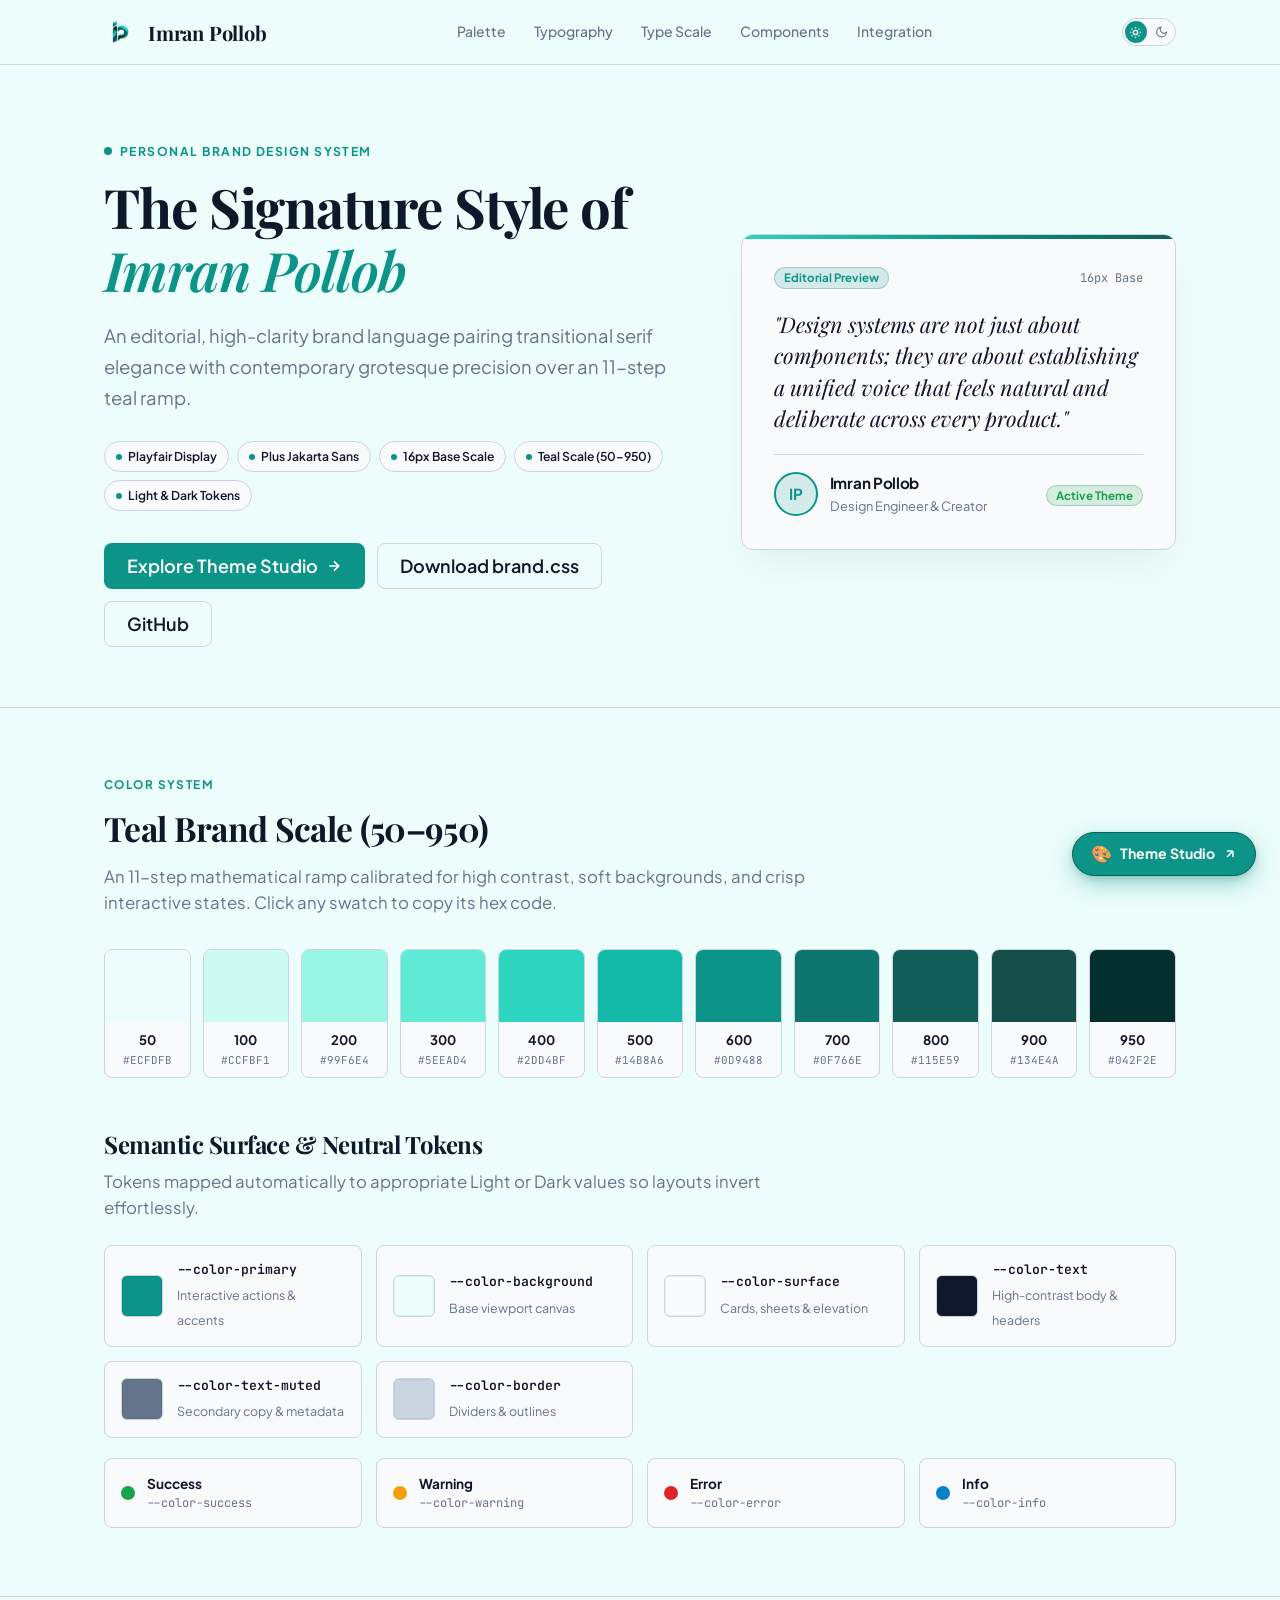
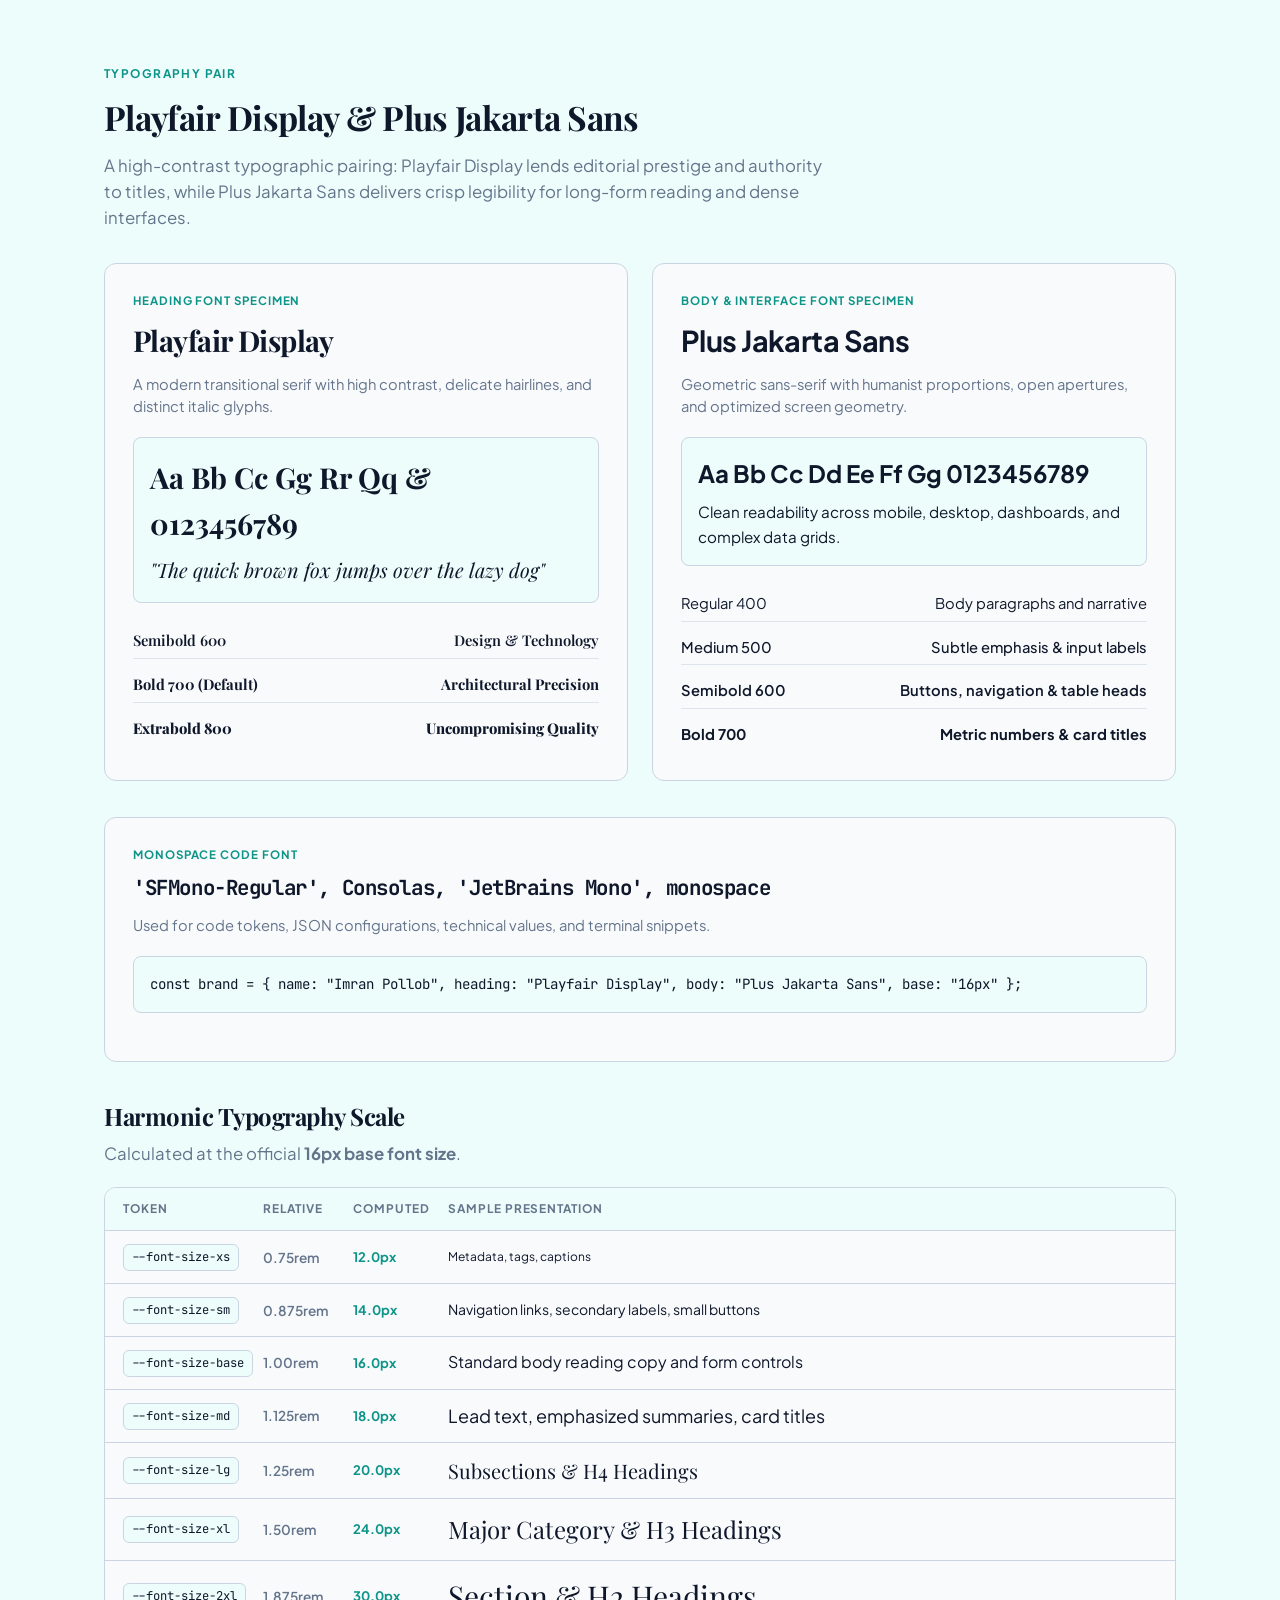
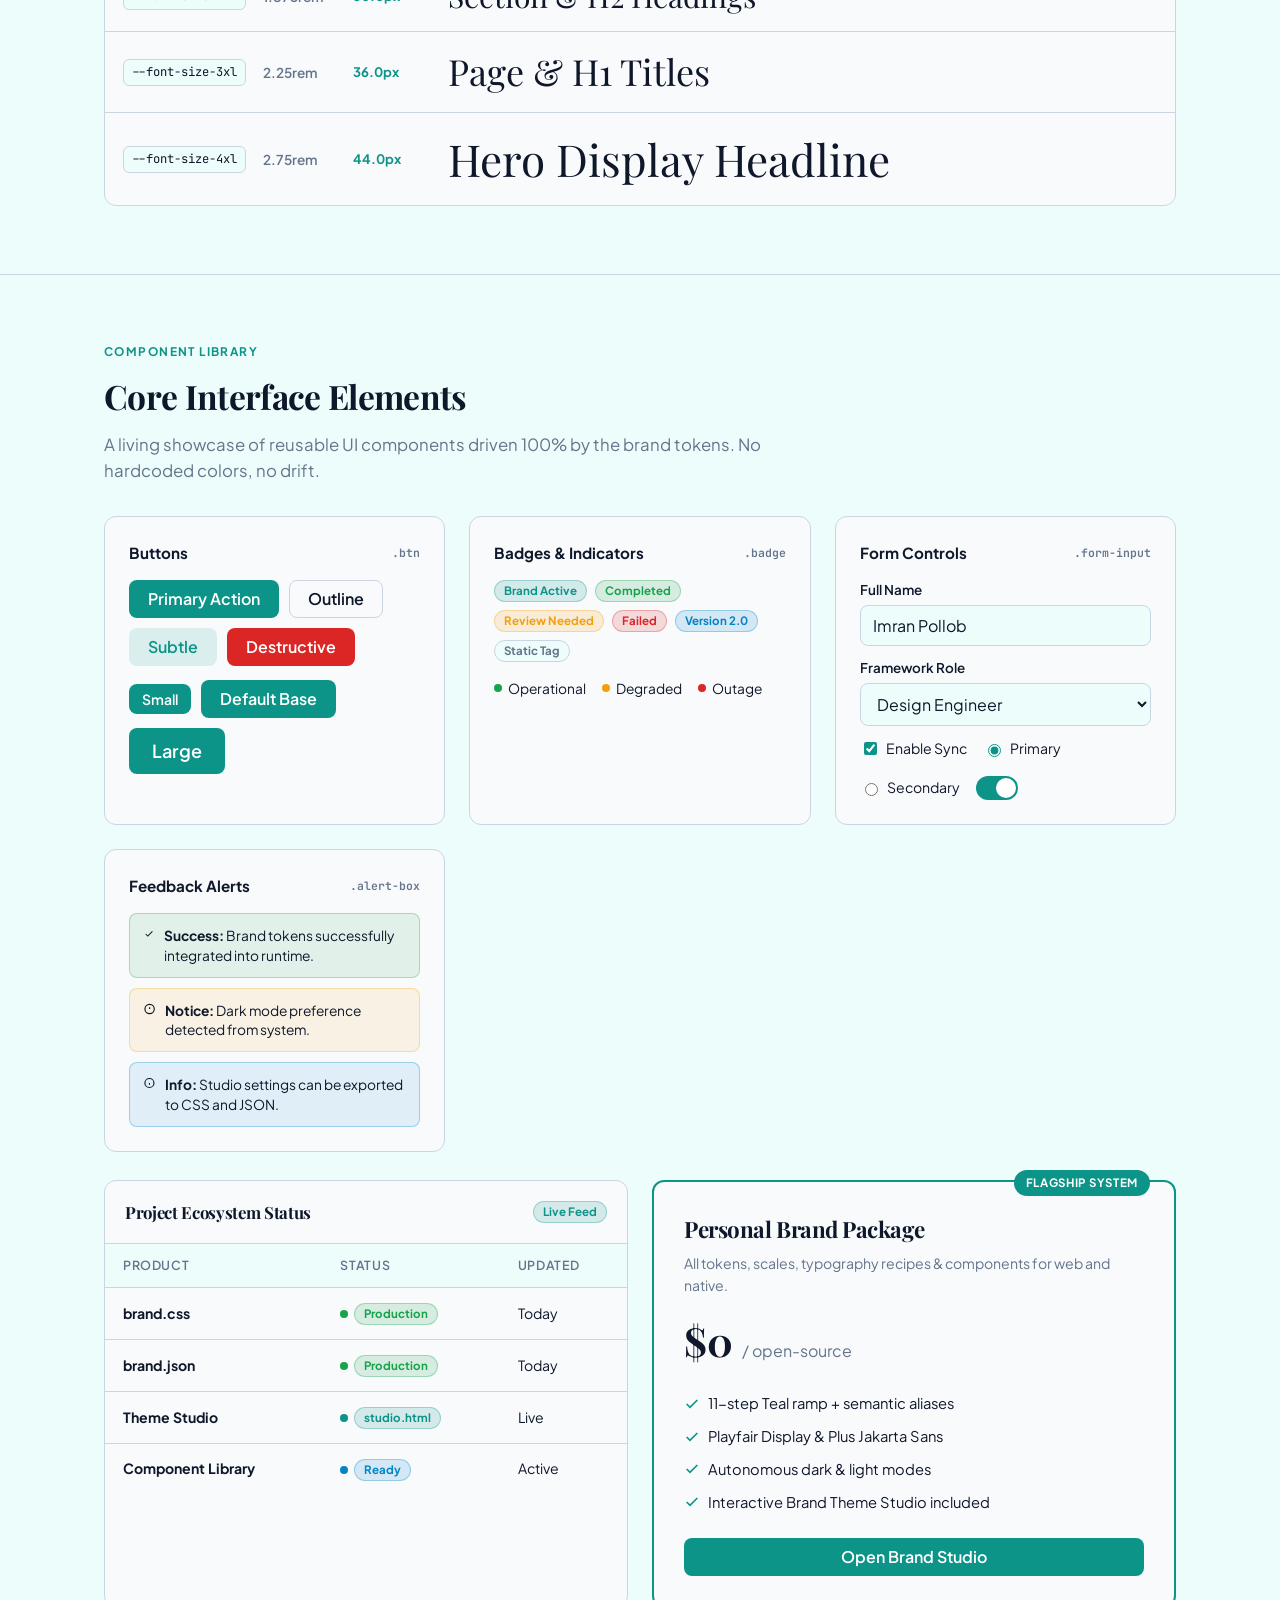
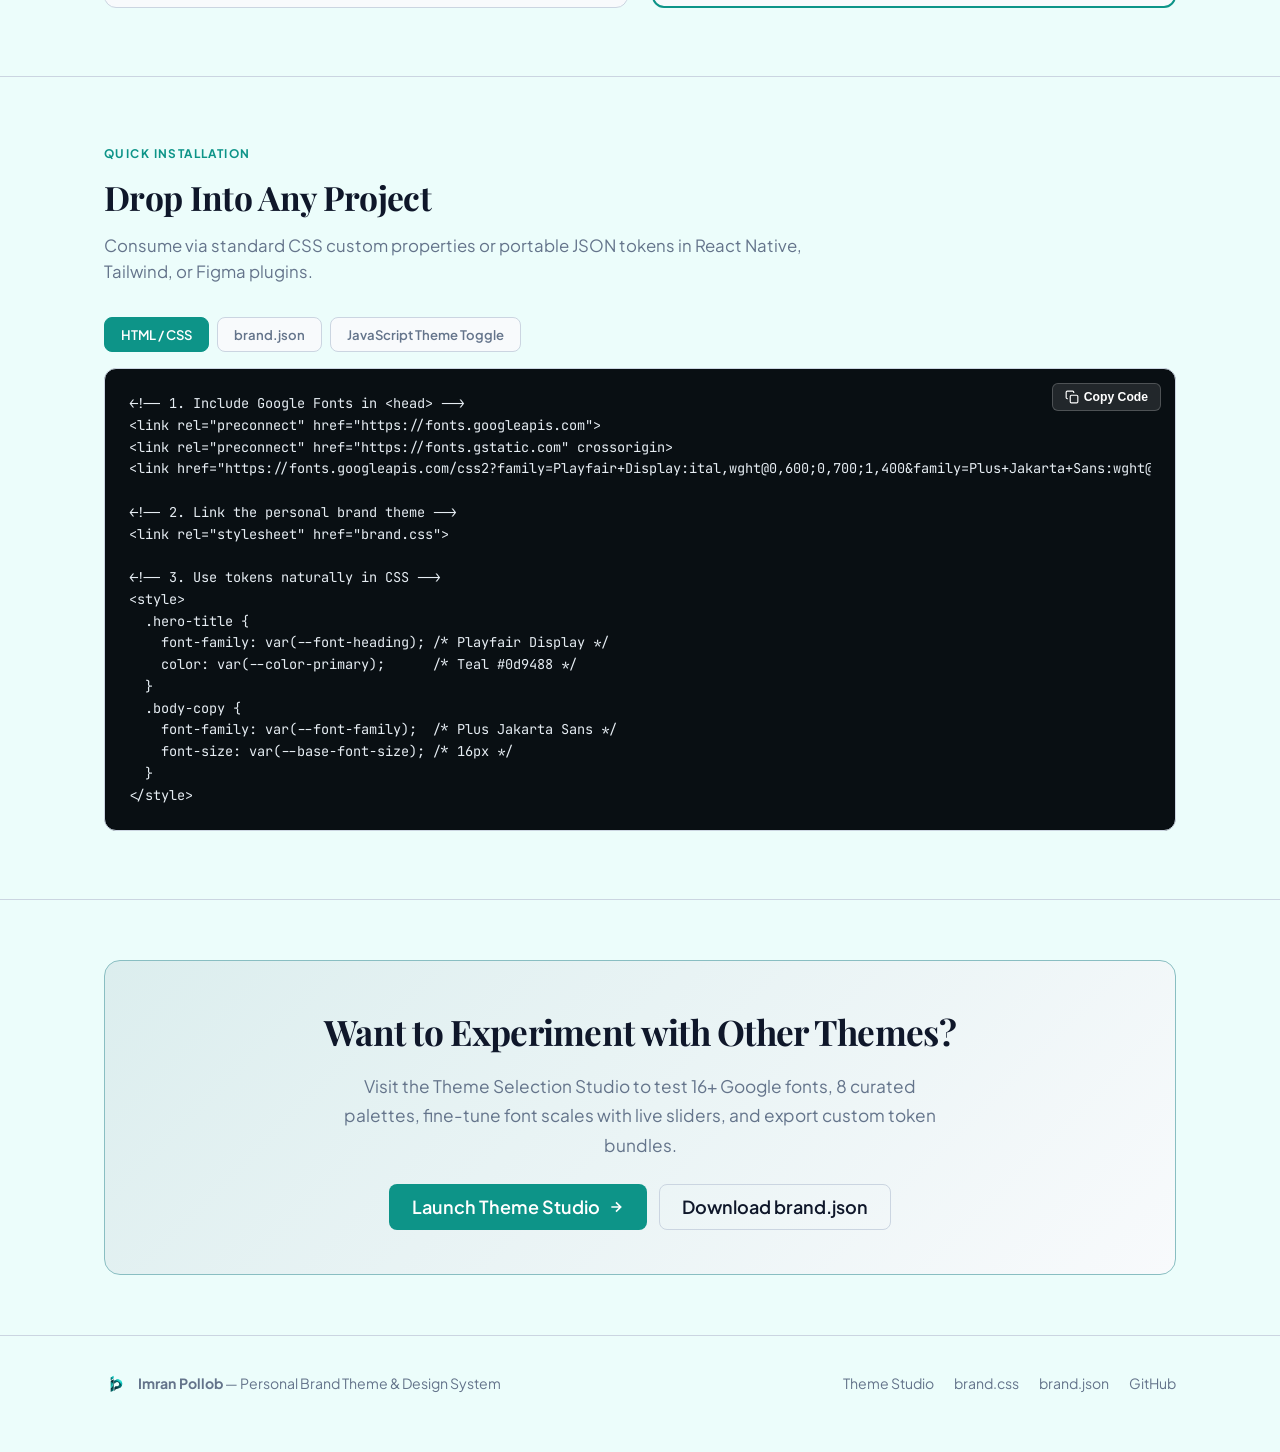
==== commit 4a93b71f: "change base font size" ====
--- a/index.html
+++ b/index.html
@@ -5,7 +5,8 @@
   <meta charset="UTF-8">
   <meta name="viewport" content="width=device-width, initial-scale=1.0">
   <title>Imran Pollob — Personal Brand Theme Showcase</title>
-  <meta name="description" content="Official Brand Theme & Design System of Imran Pollob. Crafted with Playfair Display, Plus Jakarta Sans, and an 11-step Teal ramp.">
+  <meta name="description"
+    content="Official Brand Theme & Design System of Imran Pollob. Crafted with Playfair Display, Plus Jakarta Sans, and an 11-step Teal ramp.">
   <link rel="stylesheet" href="brand.css">
   <link rel="preconnect" href="https://fonts.googleapis.com">
   <link rel="preconnect" href="https://fonts.gstatic.com" crossorigin>
@@ -18,13 +19,14 @@
       box-sizing: border-box;
     }
 
-    html, body {
+    html,
+    body {
       overflow-x: hidden;
       max-width: 100%;
     }
 
     html {
-      font-size: var(--base-font-size, 18px);
+      font-size: var(--base-font-size, 16px);
       scroll-behavior: smooth;
     }
 
@@ -39,16 +41,24 @@
       padding-bottom: 20px;
     }
 
-    h1, h2, h3, h4, .brand-logo-text, .display-font {
+    h1,
+    h2,
+    h3,
+    h4,
+    .brand-logo-text,
+    .display-font {
       font-family: var(--font-heading);
       letter-spacing: var(--letter-spacing-tight);
     }
 
-    code, pre, .mono {
+    code,
+    pre,
+    .mono {
       font-family: var(--font-mono);
     }
 
-    img, svg {
+    img,
+    svg {
       display: block;
     }
 
@@ -134,6 +144,7 @@
         flex-wrap: wrap;
         gap: 8px 16px;
       }
+
       .nav-menu {
         order: 3;
         width: 100%;
@@ -143,6 +154,7 @@
         padding: 4px 0 2px;
         gap: 18px;
       }
+
       .nav-menu::-webkit-scrollbar {
         display: none;
       }
@@ -171,8 +183,13 @@
       color: var(--color-text-muted);
     }
 
-    .theme-switch .track-icon.sun { left: 7px; }
-    .theme-switch .track-icon.moon { right: 7px; }
+    .theme-switch .track-icon.sun {
+      left: 7px;
+    }
+
+    .theme-switch .track-icon.moon {
+      right: 7px;
+    }
 
     .theme-switch .thumb {
       position: absolute;
@@ -194,11 +211,21 @@
       height: 13px;
     }
 
-    .theme-switch .thumb .moon-icon { display: none; }
-
-    [data-theme="dark"] .theme-switch .thumb { left: 28px; }
-    [data-theme="dark"] .theme-switch .thumb .sun-icon { display: none; }
-    [data-theme="dark"] .theme-switch .thumb .moon-icon { display: block; }
+    .theme-switch .thumb .moon-icon {
+      display: none;
+    }
+
+    [data-theme="dark"] .theme-switch .thumb {
+      left: 28px;
+    }
+
+    [data-theme="dark"] .theme-switch .thumb .sun-icon {
+      display: none;
+    }
+
+    [data-theme="dark"] .theme-switch .thumb .moon-icon {
+      display: block;
+    }
 
     /* ============ STICKY THEME STUDIO FLOATING BUTTON ============ */
     .sticky-studio-btn {
@@ -218,10 +245,10 @@
       border-radius: 999px;
       text-decoration: none;
       box-shadow: 0 8px 24px -4px color-mix(in srgb, var(--color-primary) 55%, transparent),
-                  0 2px 6px rgba(0, 0, 0, 0.12);
+        0 2px 6px rgba(0, 0, 0, 0.12);
       transition: transform 0.18s cubic-bezier(0.2, 0.8, 0.2, 1),
-                  box-shadow 0.18s ease,
-                  background 0.18s ease;
+        box-shadow 0.18s ease,
+        background 0.18s ease;
       backdrop-filter: blur(8px);
       -webkit-backdrop-filter: blur(8px);
     }
@@ -230,7 +257,7 @@
       background: var(--color-primary-hover);
       transform: translateY(-2px) scale(1.02);
       box-shadow: 0 12px 28px -4px color-mix(in srgb, var(--color-primary) 65%, transparent),
-                  0 4px 10px rgba(0, 0, 0, 0.15);
+        0 4px 10px rgba(0, 0, 0, 0.15);
       color: #ffffff;
     }
 
@@ -291,8 +318,17 @@
     }
 
     @keyframes pulse {
-      0%, 100% { opacity: 1; transform: scale(1); }
-      50% { opacity: 0.4; transform: scale(0.85); }
+
+      0%,
+      100% {
+        opacity: 1;
+        transform: scale(1);
+      }
+
+      50% {
+        opacity: 0.4;
+        transform: scale(0.85);
+      }
     }
 
     .hero h1 {
@@ -538,7 +574,7 @@
       border-radius: calc(var(--radius) - 2px);
       flex-shrink: 0;
       border: 1px solid var(--color-border);
-      box-shadow: inset 0 0 0 1px rgba(0,0,0,0.06);
+      box-shadow: inset 0 0 0 1px rgba(0, 0, 0, 0.06);
     }
 
     .semantic-info {
@@ -661,7 +697,8 @@
       -webkit-overflow-scrolling: touch;
     }
 
-    .type-scale-table-head, .type-scale-item {
+    .type-scale-table-head,
+    .type-scale-item {
       display: grid;
       grid-template-columns: 140px 90px 95px 1fr;
       min-width: 520px;
@@ -900,7 +937,9 @@
       margin-bottom: 4px;
     }
 
-    .form-input, .form-select, .form-textarea {
+    .form-input,
+    .form-select,
+    .form-textarea {
       width: 100%;
       padding: 9px 12px;
       font-family: var(--font-family);
@@ -913,7 +952,9 @@
       transition: border-color 0.16s ease, box-shadow 0.16s ease;
     }
 
-    .form-input:focus, .form-select:focus, .form-textarea:focus {
+    .form-input:focus,
+    .form-select:focus,
+    .form-textarea:focus {
       border-color: var(--color-primary);
       box-shadow: 0 0 0 3px color-mix(in srgb, var(--color-primary) 20%, transparent);
     }
@@ -1266,7 +1307,7 @@
       border-radius: 999px;
       font-size: 0.82rem;
       font-weight: 600;
-      box-shadow: 0 10px 25px rgba(0,0,0,0.25);
+      box-shadow: 0 10px 25px rgba(0, 0, 0, 0.25);
       z-index: 1000;
       opacity: 0;
       pointer-events: none;
@@ -1304,7 +1345,8 @@
         <button class="theme-switch" id="themeToggle" role="switch" aria-checked="false" aria-label="Toggle theme">
           <svg class="track-icon sun" viewBox="0 0 24 24" fill="none" stroke="currentColor" stroke-width="2">
             <circle cx="12" cy="12" r="4" />
-            <path d="M12 2v2M12 20v2M4.9 4.9l1.4 1.4M17.7 17.7l1.4 1.4M2 12h2M20 12h2M4.9 19.1l1.4-1.4M17.7 6.3l1.4-1.4" />
+            <path
+              d="M12 2v2M12 20v2M4.9 4.9l1.4 1.4M17.7 17.7l1.4 1.4M2 12h2M20 12h2M4.9 19.1l1.4-1.4M17.7 6.3l1.4-1.4" />
           </svg>
           <svg class="track-icon moon" viewBox="0 0 24 24" fill="none" stroke="currentColor" stroke-width="2">
             <path d="M21 12.8A9 9 0 1111.2 3 7 7 0 0021 12.8z" />
@@ -1312,7 +1354,8 @@
           <span class="thumb">
             <svg class="sun-icon" viewBox="0 0 24 24" fill="none" stroke="currentColor" stroke-width="2.5">
               <circle cx="12" cy="12" r="4" />
-              <path d="M12 2v2M12 20v2M4.9 4.9l1.4 1.4M17.7 17.7l1.4 1.4M2 12h2M20 12h2M4.9 19.1l1.4-1.4M17.7 6.3l1.4-1.4" />
+              <path
+                d="M12 2v2M12 20v2M4.9 4.9l1.4 1.4M17.7 17.7l1.4 1.4M2 12h2M20 12h2M4.9 19.1l1.4-1.4M17.7 6.3l1.4-1.4" />
             </svg>
             <svg class="moon-icon" viewBox="0 0 24 24" fill="none" stroke="currentColor" stroke-width="2.5">
               <path d="M21 12.8A9 9 0 1111.2 3 7 7 0 0021 12.8z" />
@@ -1334,13 +1377,14 @@
           </div>
           <h1>The Signature Style of <em>Imran Pollob</em></h1>
           <p class="hero-lede">
-            An editorial, high-clarity brand language pairing transitional serif elegance with contemporary grotesque precision over an 11-step teal ramp.
+            An editorial, high-clarity brand language pairing transitional serif elegance with contemporary grotesque
+            precision over an 11-step teal ramp.
           </p>
 
           <div class="hero-pill-row">
             <span class="hero-pill"><span class="dot"></span>Playfair Display</span>
             <span class="hero-pill"><span class="dot"></span>Plus Jakarta Sans</span>
-            <span class="hero-pill"><span class="dot"></span>18px Base Scale</span>
+            <span class="hero-pill"><span class="dot"></span>16px Base Scale</span>
             <span class="hero-pill"><span class="dot"></span>Teal Scale (50–950)</span>
             <span class="hero-pill"><span class="dot"></span>Light &amp; Dark Tokens</span>
           </div>
@@ -1353,7 +1397,8 @@
               </svg>
             </a>
             <a href="brand.css" download class="btn btn-outline btn-lg">Download brand.css</a>
-            <a href="https://github.com/imranpollob/personal-brand-theme" target="_blank" rel="noopener" class="btn btn-outline btn-lg">
+            <a href="https://github.com/imranpollob/personal-brand-theme" target="_blank" rel="noopener"
+              class="btn btn-outline btn-lg">
               GitHub
             </a>
           </div>
@@ -1362,10 +1407,11 @@
         <div class="hero-specimen-card">
           <div class="specimen-header">
             <span class="badge badge-brand">Editorial Preview</span>
-            <span style="font-family:var(--font-mono);font-size:0.75rem;color:var(--color-text-muted);">18px Base</span>
+            <span style="font-family:var(--font-mono);font-size:0.75rem;color:var(--color-text-muted);">16px Base</span>
           </div>
           <blockquote class="specimen-quote">
-            "Design systems are not just about components; they are about establishing a unified voice that feels natural and deliberate across every product."
+            "Design systems are not just about components; they are about establishing a unified voice that feels
+            natural and deliberate across every product."
           </blockquote>
           <div class="specimen-author">
             <div class="author-avatar">IP</div>
@@ -1390,7 +1436,8 @@
           <div class="section-eyebrow">Color System</div>
           <h2>Teal Brand Scale (50–950)</h2>
           <p>
-            An 11-step mathematical ramp calibrated for high contrast, soft backgrounds, and crisp interactive states. Click any swatch to copy its hex code.
+            An 11-step mathematical ramp calibrated for high contrast, soft backgrounds, and crisp interactive states.
+            Click any swatch to copy its hex code.
           </p>
         </div>
 
@@ -1496,28 +1543,32 @@
             <div class="status-dot-large" style="background: var(--color-success);"></div>
             <div>
               <div style="font-weight:700;font-size:0.85rem;">Success</div>
-              <div style="font-family:var(--font-mono);font-size:0.75rem;color:var(--color-text-muted);">--color-success</div>
+              <div style="font-family:var(--font-mono);font-size:0.75rem;color:var(--color-text-muted);">--color-success
+              </div>
             </div>
           </div>
           <div class="status-card">
             <div class="status-dot-large" style="background: var(--color-warning);"></div>
             <div>
               <div style="font-weight:700;font-size:0.85rem;">Warning</div>
-              <div style="font-family:var(--font-mono);font-size:0.75rem;color:var(--color-text-muted);">--color-warning</div>
+              <div style="font-family:var(--font-mono);font-size:0.75rem;color:var(--color-text-muted);">--color-warning
+              </div>
             </div>
           </div>
           <div class="status-card">
             <div class="status-dot-large" style="background: var(--color-error);"></div>
             <div>
               <div style="font-weight:700;font-size:0.85rem;">Error</div>
-              <div style="font-family:var(--font-mono);font-size:0.75rem;color:var(--color-text-muted);">--color-error</div>
+              <div style="font-family:var(--font-mono);font-size:0.75rem;color:var(--color-text-muted);">--color-error
+              </div>
             </div>
           </div>
           <div class="status-card">
             <div class="status-dot-large" style="background: var(--color-info);"></div>
             <div>
               <div style="font-weight:700;font-size:0.85rem;">Info</div>
-              <div style="font-family:var(--font-mono);font-size:0.75rem;color:var(--color-text-muted);">--color-info</div>
+              <div style="font-family:var(--font-mono);font-size:0.75rem;color:var(--color-text-muted);">--color-info
+              </div>
             </div>
           </div>
         </div>
@@ -1531,7 +1582,8 @@
           <div class="section-eyebrow">Typography Pair</div>
           <h2>Playfair Display &amp; Plus Jakarta Sans</h2>
           <p>
-            A high-contrast typographic pairing: Playfair Display lends editorial prestige and authority to titles, while Plus Jakarta Sans delivers crisp legibility for long-form reading and dense interfaces.
+            A high-contrast typographic pairing: Playfair Display lends editorial prestige and authority to titles,
+            while Plus Jakarta Sans delivers crisp legibility for long-form reading and dense interfaces.
           </p>
         </div>
 
@@ -1544,13 +1596,17 @@
               A modern transitional serif with high contrast, delicate hairlines, and distinct italic glyphs.
             </p>
             <div class="type-glyph-preview" style="font-family: var(--font-heading);">
-              <div style="font-size: 1.8rem; font-weight: 700; margin-bottom: 8px;">Aa Bb Cc Gg Rr Qq &amp; 0123456789</div>
+              <div style="font-size: 1.8rem; font-weight: 700; margin-bottom: 8px;">Aa Bb Cc Gg Rr Qq &amp; 0123456789
+              </div>
               <div style="font-style: italic; font-size: 1.25rem;">"The quick brown fox jumps over the lazy dog"</div>
             </div>
             <div class="type-weights-list" style="font-family: var(--font-heading);">
-              <div class="type-weight-row" style="font-weight: 600;"><span>Semibold 600</span><span>Design &amp; Technology</span></div>
-              <div class="type-weight-row" style="font-weight: 700;"><span>Bold 700 (Default)</span><span>Architectural Precision</span></div>
-              <div class="type-weight-row" style="font-weight: 800;"><span>Extrabold 800</span><span>Uncompromising Quality</span></div>
+              <div class="type-weight-row" style="font-weight: 600;"><span>Semibold 600</span><span>Design &amp;
+                  Technology</span></div>
+              <div class="type-weight-row" style="font-weight: 700;"><span>Bold 700 (Default)</span><span>Architectural
+                  Precision</span></div>
+              <div class="type-weight-row" style="font-weight: 800;"><span>Extrabold 800</span><span>Uncompromising
+                  Quality</span></div>
             </div>
           </div>
 
@@ -1562,14 +1618,19 @@
               Geometric sans-serif with humanist proportions, open apertures, and optimized screen geometry.
             </p>
             <div class="type-glyph-preview" style="font-family: var(--font-family);">
-              <div style="font-size: 1.5rem; font-weight: 700; margin-bottom: 8px;">Aa Bb Cc Dd Ee Ff Gg 0123456789</div>
+              <div style="font-size: 1.5rem; font-weight: 700; margin-bottom: 8px;">Aa Bb Cc Dd Ee Ff Gg 0123456789
+              </div>
               <div>Clean readability across mobile, desktop, dashboards, and complex data grids.</div>
             </div>
             <div class="type-weights-list" style="font-family: var(--font-family);">
-              <div class="type-weight-row" style="font-weight: 400;"><span>Regular 400</span><span>Body paragraphs and narrative</span></div>
-              <div class="type-weight-row" style="font-weight: 500;"><span>Medium 500</span><span>Subtle emphasis &amp; input labels</span></div>
-              <div class="type-weight-row" style="font-weight: 600;"><span>Semibold 600</span><span>Buttons, navigation &amp; table heads</span></div>
-              <div class="type-weight-row" style="font-weight: 700;"><span>Bold 700</span><span>Metric numbers &amp; card titles</span></div>
+              <div class="type-weight-row" style="font-weight: 400;"><span>Regular 400</span><span>Body paragraphs and
+                  narrative</span></div>
+              <div class="type-weight-row" style="font-weight: 500;"><span>Medium 500</span><span>Subtle emphasis &amp;
+                  input labels</span></div>
+              <div class="type-weight-row" style="font-weight: 600;"><span>Semibold 600</span><span>Buttons, navigation
+                  &amp; table heads</span></div>
+              <div class="type-weight-row" style="font-weight: 700;"><span>Bold 700</span><span>Metric numbers &amp;
+                  card titles</span></div>
             </div>
           </div>
         </div>
@@ -1580,9 +1641,11 @@
           <h3 class="type-panel-title" style="font-family: var(--font-mono); font-size: 1.3rem;">
             'SFMono-Regular', Consolas, 'JetBrains Mono', monospace
           </h3>
-          <p class="type-panel-desc">Used for code tokens, JSON configurations, technical values, and terminal snippets.</p>
+          <p class="type-panel-desc">Used for code tokens, JSON configurations, technical values, and terminal snippets.
+          </p>
           <div class="type-glyph-preview" style="font-family: var(--font-mono); font-size: 0.88rem;">
-            const brand = { name: "Imran Pollob", heading: "Playfair Display", body: "Plus Jakarta Sans", base: "18px" };
+            const brand = { name: "Imran Pollob", heading: "Playfair Display", body: "Plus Jakarta Sans", base: "16px"
+            };
           </div>
         </div>
 
@@ -1590,7 +1653,7 @@
         <div id="scale">
           <div class="section-head" style="margin-bottom: 20px;">
             <h3 style="font-size: 1.5rem; margin: 0 0 6px;">Harmonic Typography Scale</h3>
-            <p>Calculated at the official <strong>18px base font size</strong>.</p>
+            <p>Calculated at the official <strong>16px base font size</strong>.</p>
           </div>
 
           <div class="type-scale-container">
@@ -1604,56 +1667,66 @@
             <div class="type-scale-item">
               <span><code class="token-pill">--font-size-xs</code></span>
               <span class="size-rem">0.75rem</span>
-              <span class="size-px">13.5px</span>
+              <span class="size-px">12.0px</span>
               <span class="scale-render" style="font-size: var(--font-size-xs);">Metadata, tags, captions</span>
             </div>
             <div class="type-scale-item">
               <span><code class="token-pill">--font-size-sm</code></span>
               <span class="size-rem">0.875rem</span>
-              <span class="size-px">15.75px</span>
-              <span class="scale-render" style="font-size: var(--font-size-sm);">Navigation links, secondary labels, small buttons</span>
+              <span class="size-px">14.0px</span>
+              <span class="scale-render" style="font-size: var(--font-size-sm);">Navigation links, secondary labels,
+                small buttons</span>
             </div>
             <div class="type-scale-item">
               <span><code class="token-pill">--font-size-base</code></span>
               <span class="size-rem">1.00rem</span>
-              <span class="size-px">18.0px</span>
-              <span class="scale-render" style="font-size: var(--font-size-base);">Standard body reading copy and form controls</span>
+              <span class="size-px">16.0px</span>
+              <span class="scale-render" style="font-size: var(--font-size-base);">Standard body reading copy and form
+                controls</span>
             </div>
             <div class="type-scale-item">
               <span><code class="token-pill">--font-size-md</code></span>
               <span class="size-rem">1.125rem</span>
-              <span class="size-px">20.25px</span>
-              <span class="scale-render" style="font-size: var(--font-size-md);">Lead text, emphasized summaries, card titles</span>
+              <span class="size-px">18.0px</span>
+              <span class="scale-render" style="font-size: var(--font-size-md);">Lead text, emphasized summaries, card
+                titles</span>
             </div>
             <div class="type-scale-item">
               <span><code class="token-pill">--font-size-lg</code></span>
               <span class="size-rem">1.25rem</span>
-              <span class="size-px">22.5px</span>
-              <span class="scale-render" style="font-size: var(--font-size-lg); font-family: var(--font-heading);">Subsections &amp; H4 Headings</span>
+              <span class="size-px">20.0px</span>
+              <span class="scale-render"
+                style="font-size: var(--font-size-lg); font-family: var(--font-heading);">Subsections &amp; H4
+                Headings</span>
             </div>
             <div class="type-scale-item">
               <span><code class="token-pill">--font-size-xl</code></span>
               <span class="size-rem">1.50rem</span>
-              <span class="size-px">27.0px</span>
-              <span class="scale-render" style="font-size: var(--font-size-xl); font-family: var(--font-heading);">Major Category &amp; H3 Headings</span>
+              <span class="size-px">24.0px</span>
+              <span class="scale-render" style="font-size: var(--font-size-xl); font-family: var(--font-heading);">Major
+                Category &amp; H3 Headings</span>
             </div>
             <div class="type-scale-item">
               <span><code class="token-pill">--font-size-2xl</code></span>
               <span class="size-rem">1.875rem</span>
-              <span class="size-px">33.75px</span>
-              <span class="scale-render" style="font-size: var(--font-size-2xl); font-family: var(--font-heading);">Section &amp; H2 Headings</span>
+              <span class="size-px">30.0px</span>
+              <span class="scale-render"
+                style="font-size: var(--font-size-2xl); font-family: var(--font-heading);">Section &amp; H2
+                Headings</span>
             </div>
             <div class="type-scale-item">
               <span><code class="token-pill">--font-size-3xl</code></span>
               <span class="size-rem">2.25rem</span>
-              <span class="size-px">40.5px</span>
-              <span class="scale-render" style="font-size: var(--font-size-3xl); font-family: var(--font-heading);">Page &amp; H1 Titles</span>
+              <span class="size-px">36.0px</span>
+              <span class="scale-render" style="font-size: var(--font-size-3xl); font-family: var(--font-heading);">Page
+                &amp; H1 Titles</span>
             </div>
             <div class="type-scale-item">
               <span><code class="token-pill">--font-size-4xl</code></span>
               <span class="size-rem">2.75rem</span>
-              <span class="size-px">49.5px</span>
-              <span class="scale-render" style="font-size: var(--font-size-4xl); font-family: var(--font-heading);">Hero Display Headline</span>
+              <span class="size-px">44.0px</span>
+              <span class="scale-render" style="font-size: var(--font-size-4xl); font-family: var(--font-heading);">Hero
+                Display Headline</span>
             </div>
           </div>
         </div>
@@ -1706,9 +1779,12 @@
               <span class="badge badge-outline">Static Tag</span>
             </div>
             <div style="display:flex;gap:16px;align-items:center;flex-wrap:wrap;">
-              <span style="font-size:0.86rem;display:inline-flex;align-items:center;"><span class="status-dot" style="background:var(--color-success)"></span> Operational</span>
-              <span style="font-size:0.86rem;display:inline-flex;align-items:center;"><span class="status-dot" style="background:var(--color-warning)"></span> Degraded</span>
-              <span style="font-size:0.86rem;display:inline-flex;align-items:center;"><span class="status-dot" style="background:var(--color-error)"></span> Outage</span>
+              <span style="font-size:0.86rem;display:inline-flex;align-items:center;"><span class="status-dot"
+                  style="background:var(--color-success)"></span> Operational</span>
+              <span style="font-size:0.86rem;display:inline-flex;align-items:center;"><span class="status-dot"
+                  style="background:var(--color-warning)"></span> Degraded</span>
+              <span style="font-size:0.86rem;display:inline-flex;align-items:center;"><span class="status-dot"
+                  style="background:var(--color-error)"></span> Outage</span>
             </div>
           </div>
 
@@ -1776,7 +1852,8 @@
         <div class="table-pricing-grid">
           <!-- Data Table -->
           <div class="table-card">
-            <div style="padding:18px 20px;border-bottom:1px solid var(--color-border);display:flex;justify-content:space-between;align-items:center;">
+            <div
+              style="padding:18px 20px;border-bottom:1px solid var(--color-border);display:flex;justify-content:space-between;align-items:center;">
               <h4 style="margin:0;font-size:1.05rem;">Project Ecosystem Status</h4>
               <span class="badge badge-brand">Live Feed</span>
             </div>
@@ -1791,22 +1868,26 @@
               <tbody>
                 <tr>
                   <td><strong>brand.css</strong></td>
-                  <td><span class="status-dot" style="background:var(--color-success)"></span><span class="badge badge-success">Production</span></td>
+                  <td><span class="status-dot" style="background:var(--color-success)"></span><span
+                      class="badge badge-success">Production</span></td>
                   <td>Today</td>
                 </tr>
                 <tr>
                   <td><strong>brand.json</strong></td>
-                  <td><span class="status-dot" style="background:var(--color-success)"></span><span class="badge badge-success">Production</span></td>
+                  <td><span class="status-dot" style="background:var(--color-success)"></span><span
+                      class="badge badge-success">Production</span></td>
                   <td>Today</td>
                 </tr>
                 <tr>
                   <td><strong>Theme Studio</strong></td>
-                  <td><span class="status-dot" style="background:var(--color-primary)"></span><span class="badge badge-brand">studio.html</span></td>
+                  <td><span class="status-dot" style="background:var(--color-primary)"></span><span
+                      class="badge badge-brand">studio.html</span></td>
                   <td>Live</td>
                 </tr>
                 <tr>
                   <td><strong>Component Library</strong></td>
-                  <td><span class="status-dot" style="background:var(--color-info)"></span><span class="badge badge-info">Ready</span></td>
+                  <td><span class="status-dot" style="background:var(--color-info)"></span><span
+                      class="badge badge-info">Ready</span></td>
                   <td>Active</td>
                 </tr>
               </tbody>
@@ -1823,19 +1904,27 @@
             <div class="pricing-price">$0 <span>/ open-source</span></div>
             <ul class="pricing-checklist">
               <li>
-                <svg width="16" height="16" viewBox="0 0 24 24" fill="none" stroke="currentColor" stroke-width="2.5"><polyline points="20 6 9 17 4 12"/></svg>
+                <svg width="16" height="16" viewBox="0 0 24 24" fill="none" stroke="currentColor" stroke-width="2.5">
+                  <polyline points="20 6 9 17 4 12" />
+                </svg>
                 11-step Teal ramp + semantic aliases
               </li>
               <li>
-                <svg width="16" height="16" viewBox="0 0 24 24" fill="none" stroke="currentColor" stroke-width="2.5"><polyline points="20 6 9 17 4 12"/></svg>
+                <svg width="16" height="16" viewBox="0 0 24 24" fill="none" stroke="currentColor" stroke-width="2.5">
+                  <polyline points="20 6 9 17 4 12" />
+                </svg>
                 Playfair Display &amp; Plus Jakarta Sans
               </li>
               <li>
-                <svg width="16" height="16" viewBox="0 0 24 24" fill="none" stroke="currentColor" stroke-width="2.5"><polyline points="20 6 9 17 4 12"/></svg>
+                <svg width="16" height="16" viewBox="0 0 24 24" fill="none" stroke="currentColor" stroke-width="2.5">
+                  <polyline points="20 6 9 17 4 12" />
+                </svg>
                 Autonomous dark &amp; light modes
               </li>
               <li>
-                <svg width="16" height="16" viewBox="0 0 24 24" fill="none" stroke="currentColor" stroke-width="2.5"><polyline points="20 6 9 17 4 12"/></svg>
+                <svg width="16" height="16" viewBox="0 0 24 24" fill="none" stroke="currentColor" stroke-width="2.5">
+                  <polyline points="20 6 9 17 4 12" />
+                </svg>
                 Interactive Brand Theme Studio included
               </li>
             </ul>
@@ -1852,7 +1941,8 @@
           <div class="section-eyebrow">Quick Installation</div>
           <h2>Drop Into Any Project</h2>
           <p>
-            Consume via standard CSS custom properties or portable JSON tokens in React Native, Tailwind, or Figma plugins.
+            Consume via standard CSS custom properties or portable JSON tokens in React Native, Tailwind, or Figma
+            plugins.
           </p>
         </div>
 
@@ -1865,8 +1955,8 @@
         <div class="code-panel">
           <button class="btn-copy-code" id="copyCodeBtn">
             <svg width="14" height="14" viewBox="0 0 24 24" fill="none" stroke="currentColor" stroke-width="2">
-              <rect x="9" y="9" width="13" height="13" rx="2" ry="2"/>
-              <path d="M5 15H4a2 2 0 0 1-2-2V4a2 2 0 0 1 2-2h9a2 2 0 0 1 2 2v1"/>
+              <rect x="9" y="9" width="13" height="13" rx="2" ry="2" />
+              <path d="M5 15H4a2 2 0 0 1-2-2V4a2 2 0 0 1 2-2h9a2 2 0 0 1 2 2v1" />
             </svg>
             <span id="copyBtnText">Copy Code</span>
           </button>
@@ -1886,7 +1976,7 @@
   }
   .body-copy {
     font-family: var(--font-family);  /* Plus Jakarta Sans */
-    font-size: var(--base-font-size); /* 18px */
+    font-size: var(--base-font-size); /* 16px */
   }
 &lt;/style&gt;</code></pre>
         </div>
@@ -1898,7 +1988,8 @@
       <div class="studio-cta-banner">
         <h2>Want to Experiment with Other Themes?</h2>
         <p>
-          Visit the Theme Selection Studio to test 16+ Google fonts, 8 curated palettes, fine-tune font scales with live sliders, and export custom token bundles.
+          Visit the Theme Selection Studio to test 16+ Google fonts, 8 curated palettes, fine-tune font scales with live
+          sliders, and export custom token bundles.
         </p>
         <div style="display:flex;gap:12px;justify-content:center;flex-wrap:wrap;">
           <a href="studio.html" class="btn btn-primary btn-lg">
@@ -1932,10 +2023,12 @@
   </footer>
 
   <!-- ============ STICKY THEME STUDIO BUTTON (BOTTOM RIGHT) ============ -->
-  <a href="studio.html" class="sticky-studio-btn" title="Open Theme Selection Studio" aria-label="Open Theme Selection Studio">
+  <a href="studio.html" class="sticky-studio-btn" title="Open Theme Selection Studio"
+    aria-label="Open Theme Selection Studio">
     <span class="studio-btn-icon">🎨</span>
     <span class="studio-btn-text">Theme Studio</span>
-    <svg class="studio-btn-arrow" width="14" height="14" viewBox="0 0 24 24" fill="none" stroke="currentColor" stroke-width="2.5">
+    <svg class="studio-btn-arrow" width="14" height="14" viewBox="0 0 24 24" fill="none" stroke="currentColor"
+      stroke-width="2.5">
       <path d="M7 17L17 7M17 7H7M17 7V17" />
     </svg>
   </a>
@@ -1959,7 +2052,7 @@
       try {
         localStorage.setItem('brand-theme', theme);
         localStorage.setItem('brand-preview-theme', theme);
-      } catch (e) {}
+      } catch (e) { }
     }
 
     // Initialize theme from storage or system preference
@@ -1971,7 +2064,7 @@
       } else if (window.matchMedia('(prefers-color-scheme: dark)').matches) {
         activeTheme = 'dark';
       }
-    } catch (e) {}
+    } catch (e) { }
     applyTheme(activeTheme);
 
     themeBtn.addEventListener('click', () => {
@@ -2030,7 +2123,7 @@
   }
   .body-copy {
     font-family: var(--font-family);  /* Plus Jakarta Sans */
-    font-size: var(--base-font-size); /* 18px */
+    font-size: var(--base-font-size); /* 16px */
   }
 </style>`,
       jsonCode: `// Import design tokens in Tailwind, React Native, or Figma plugin
@@ -2048,7 +2141,7 @@
     sans: [brandTokens.ui.fontFamily]         // Plus Jakarta Sans
   },
   fontSize: {
-    base: brandTokens.ui.baseFontSize         // 18px
+    base: brandTokens.ui.baseFontSize         // 16px
   }
 };`,
       jsCode: `// Toggle Dark / Light theme anywhere in your application:
@@ -2094,4 +2187,5 @@
     });
   </script>
 </body>
-</html>
+
+</html>
--- a/brand.css
+++ b/brand.css
@@ -33,7 +33,7 @@
   --font-family: 'Plus Jakarta Sans', system-ui, -apple-system, sans-serif;
   --font-heading: 'Playfair Display', Georgia, serif;
   --font-mono: 'SFMono-Regular', Consolas, 'JetBrains Mono', monospace;
-  --base-font-size: 18px;
+  --base-font-size: 16px;
   --font-size-nav: 0.875rem;
 
   /* Typography Scale */
--- a/brand.css
+++ b/brand.css
@@ -33,7 +33,7 @@
   --font-family: 'Plus Jakarta Sans', system-ui, -apple-system, sans-serif;
   --font-heading: 'Playfair Display', Georgia, serif;
   --font-mono: 'SFMono-Regular', Consolas, 'JetBrains Mono', monospace;
-  --base-font-size: 18px;
+  --base-font-size: 16px;
   --font-size-nav: 0.875rem;
 
   /* Typography Scale */
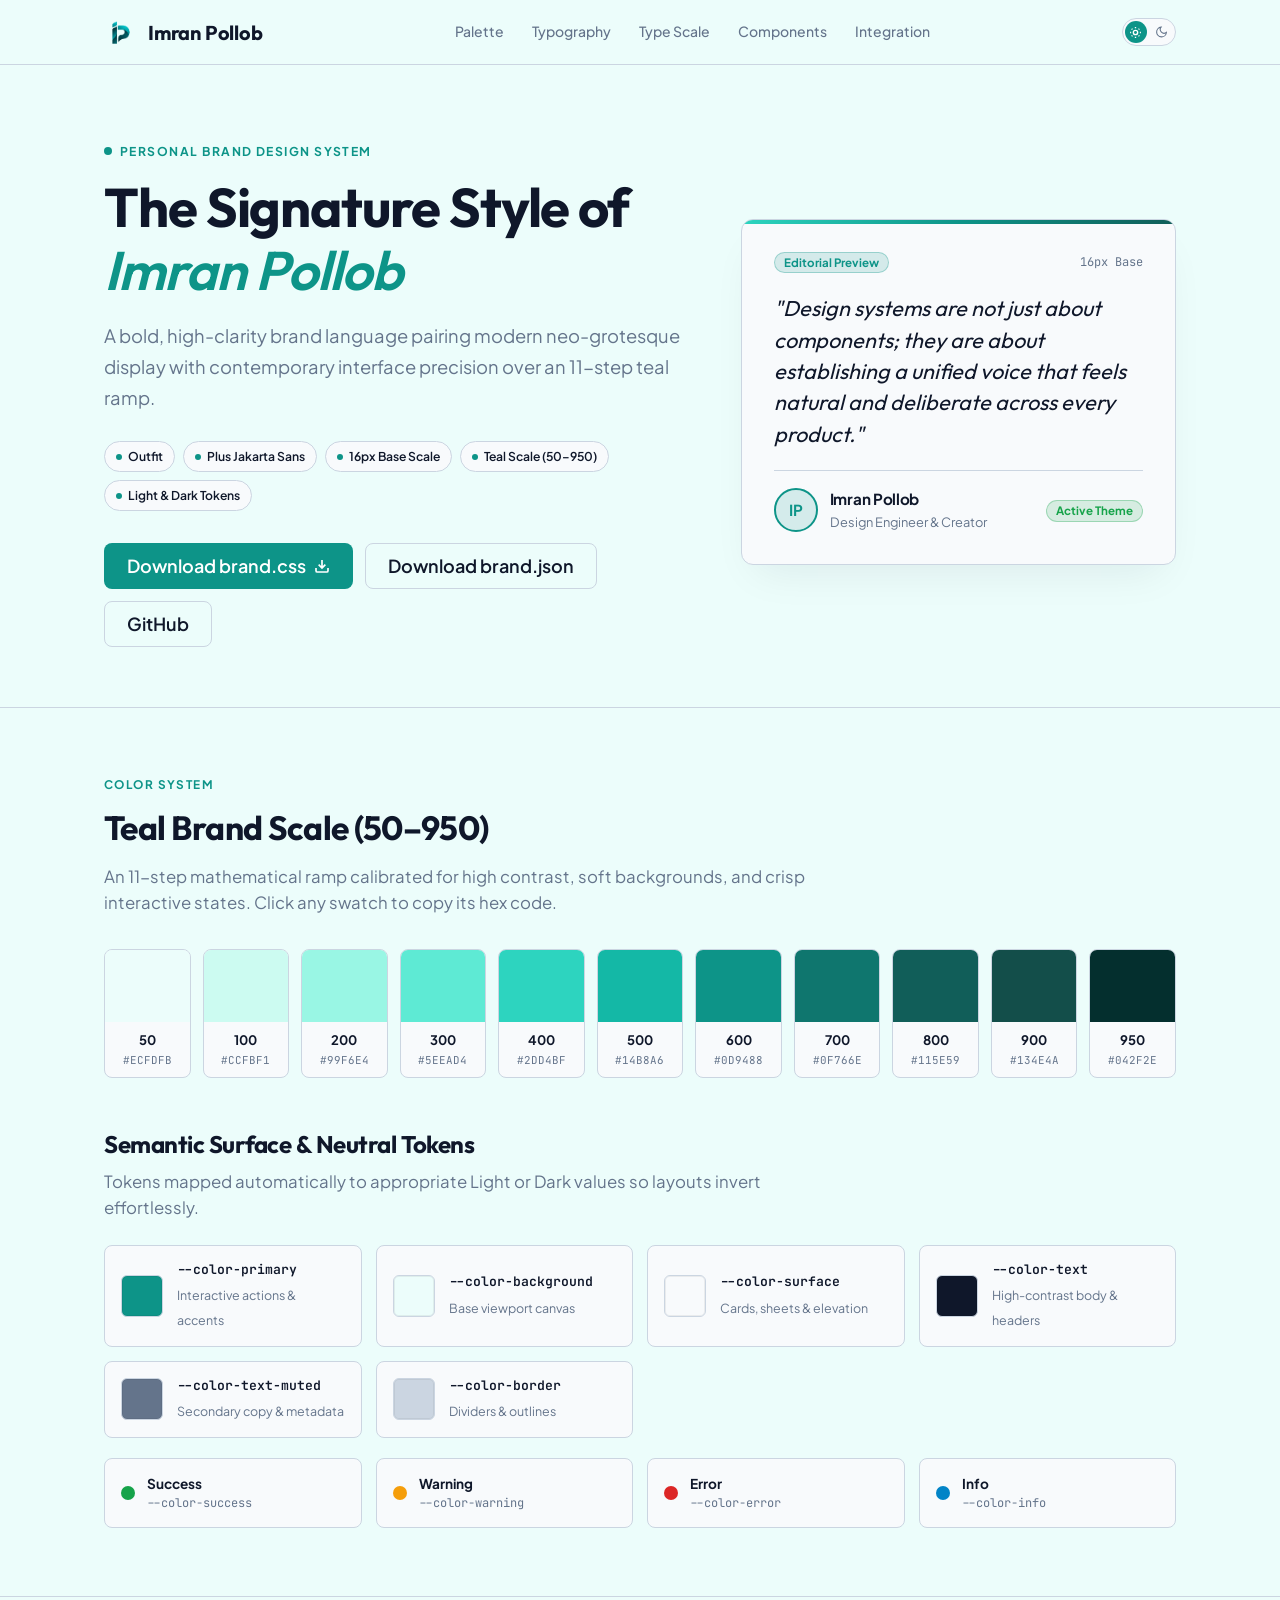
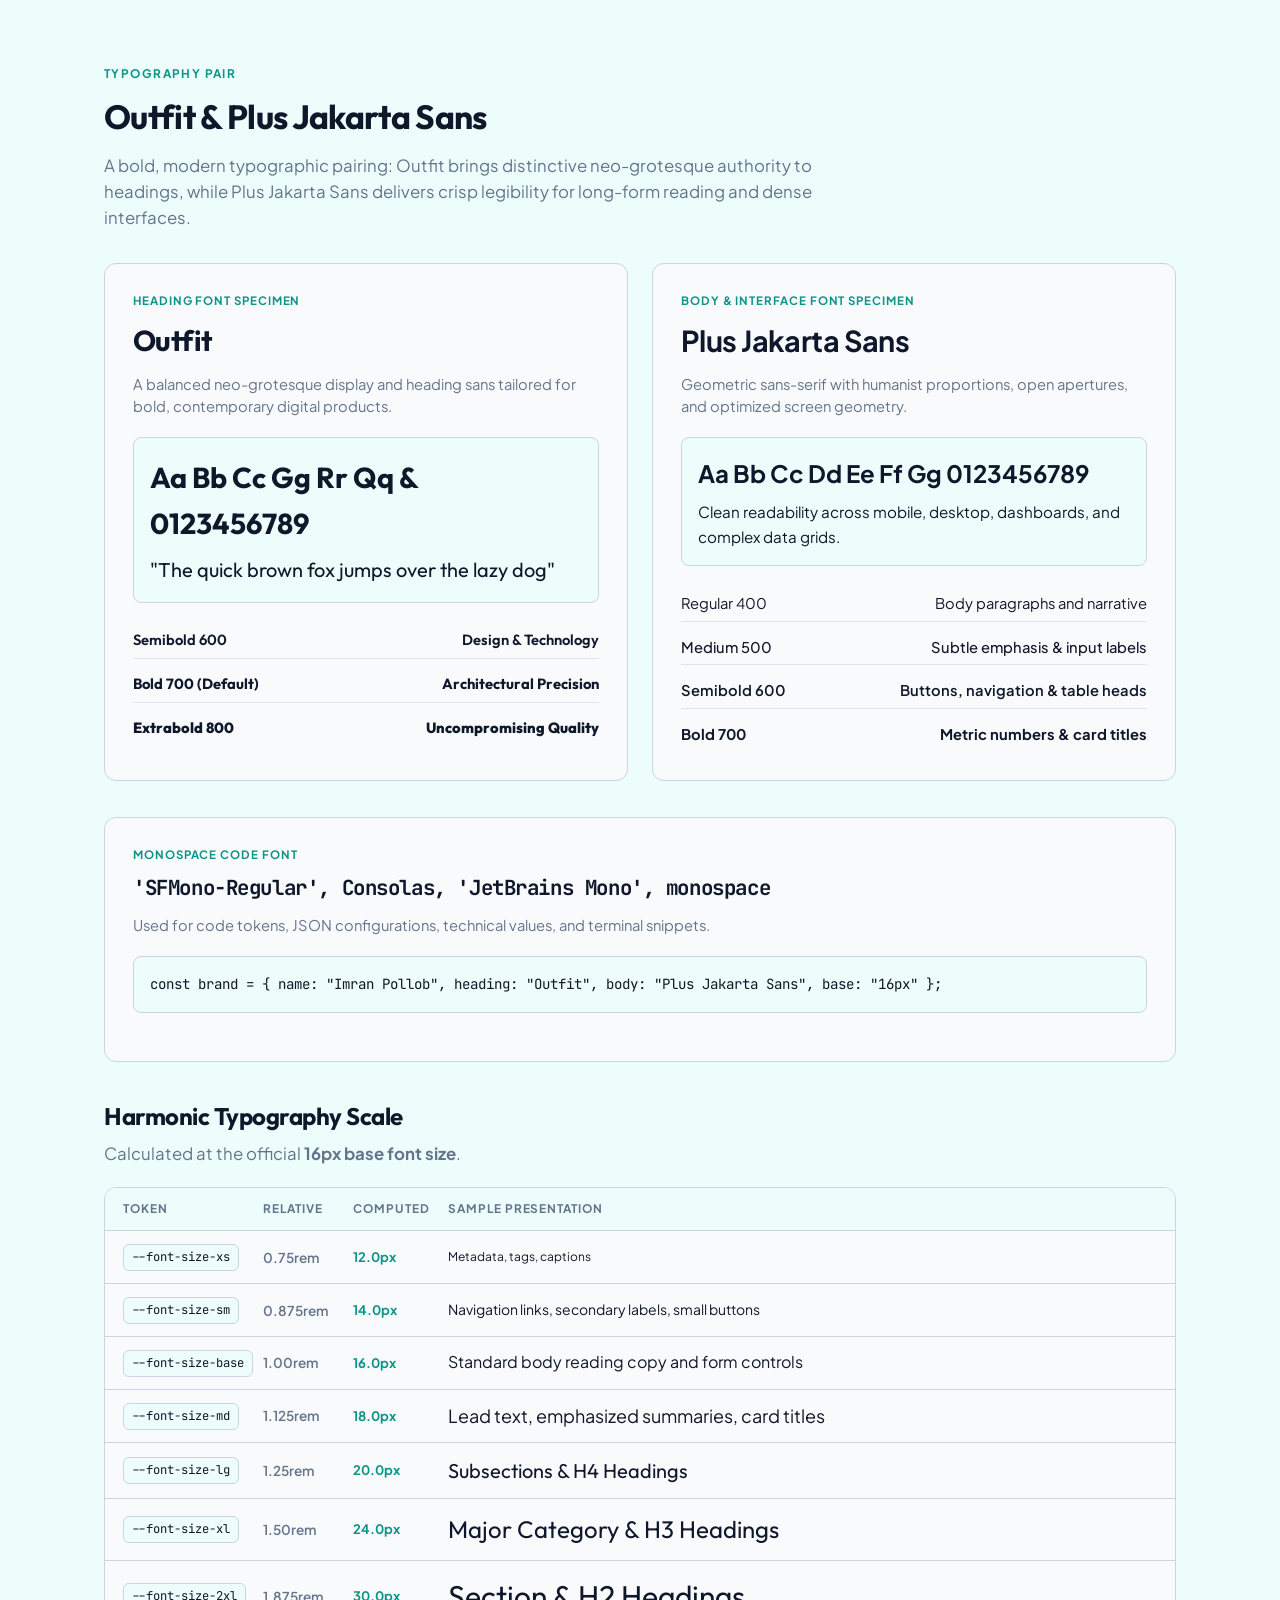
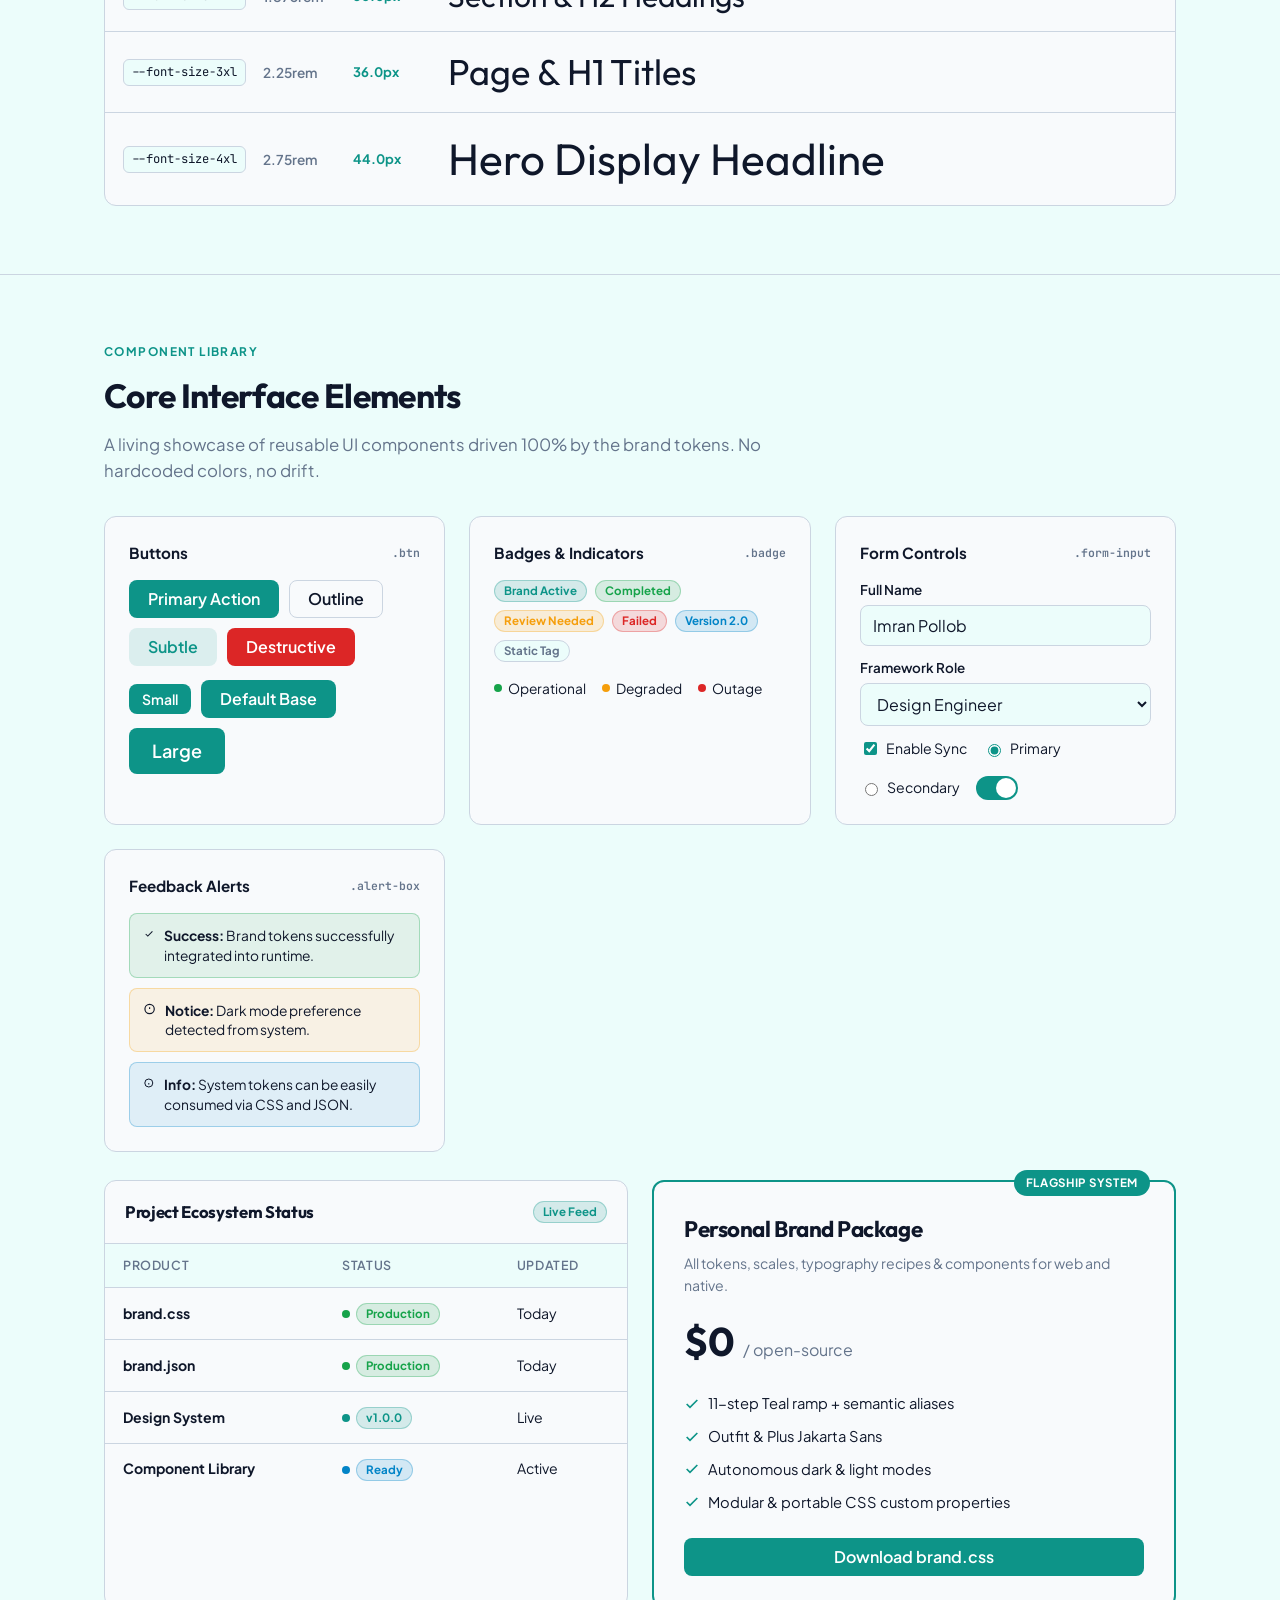
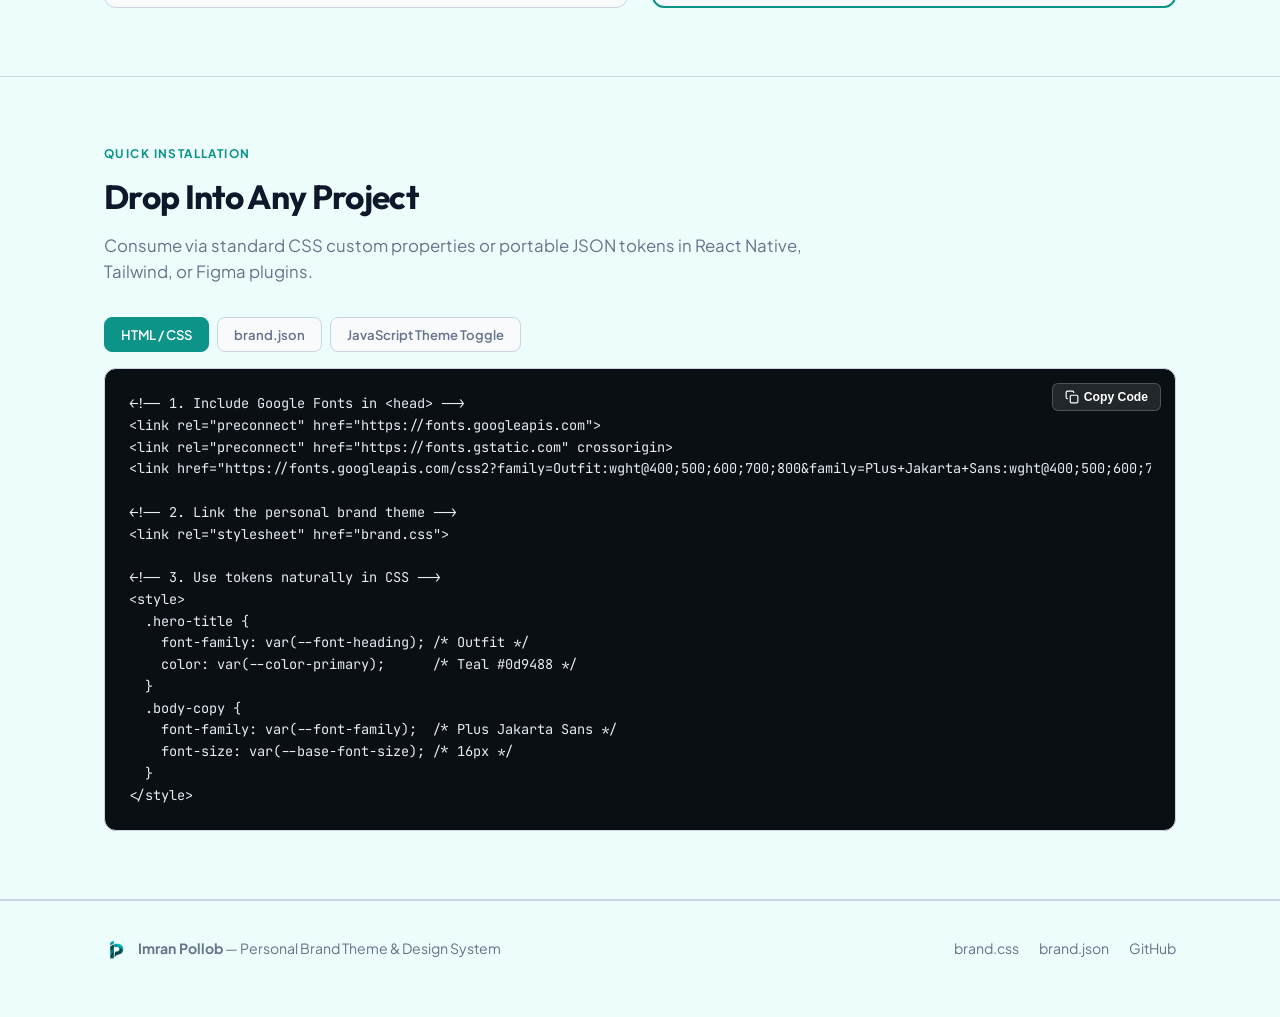
==== commit d3104d92: "replace "playair display" with "outfit" font" ====
--- a/index.html
+++ b/index.html
@@ -6,12 +6,12 @@
   <meta name="viewport" content="width=device-width, initial-scale=1.0">
   <title>Imran Pollob — Personal Brand Theme Showcase</title>
   <meta name="description"
-    content="Official Brand Theme & Design System of Imran Pollob. Crafted with Playfair Display, Plus Jakarta Sans, and an 11-step Teal ramp.">
+    content="Official Brand Theme & Design System of Imran Pollob. Crafted with Outfit, Plus Jakarta Sans, and an 11-step Teal ramp.">
   <link rel="stylesheet" href="brand.css">
   <link rel="preconnect" href="https://fonts.googleapis.com">
   <link rel="preconnect" href="https://fonts.gstatic.com" crossorigin>
   <link
-    href="https://fonts.googleapis.com/css2?family=JetBrains+Mono:wght@400;500;600&family=Playfair+Display:ital,wght@0,500;0,600;0,700;0,800;1,400;1,600;1,700&family=Plus+Jakarta+Sans:ital,wght@0,400;0,500;0,600;0,700;0,800;1,400;1,500&display=swap"
+    href="https://fonts.googleapis.com/css2?family=JetBrains+Mono:wght@400;500;600&family=Outfit:wght@400;500;600;700;800&family=Plus+Jakarta+Sans:ital,wght@0,400;0,500;0,600;0,700;0,800;1,400;1,500&display=swap"
     rel="stylesheet">
 
   <style>
@@ -225,57 +225,6 @@
 
     [data-theme="dark"] .theme-switch .thumb .moon-icon {
       display: block;
-    }
-
-    /* ============ STICKY THEME STUDIO FLOATING BUTTON ============ */
-    .sticky-studio-btn {
-      position: fixed;
-      bottom: clamp(16px, 3.5vw, 24px);
-      right: clamp(16px, 3.5vw, 24px);
-      z-index: 95;
-      display: inline-flex;
-      align-items: center;
-      gap: 8px;
-      padding: 10px 18px;
-      font-size: 0.88rem;
-      font-weight: 700;
-      color: #ffffff;
-      background: var(--color-primary);
-      border: 1px solid color-mix(in srgb, var(--color-primary-hover) 80%, black);
-      border-radius: 999px;
-      text-decoration: none;
-      box-shadow: 0 8px 24px -4px color-mix(in srgb, var(--color-primary) 55%, transparent),
-        0 2px 6px rgba(0, 0, 0, 0.12);
-      transition: transform 0.18s cubic-bezier(0.2, 0.8, 0.2, 1),
-        box-shadow 0.18s ease,
-        background 0.18s ease;
-      backdrop-filter: blur(8px);
-      -webkit-backdrop-filter: blur(8px);
-    }
-
-    .sticky-studio-btn:hover {
-      background: var(--color-primary-hover);
-      transform: translateY(-2px) scale(1.02);
-      box-shadow: 0 12px 28px -4px color-mix(in srgb, var(--color-primary) 65%, transparent),
-        0 4px 10px rgba(0, 0, 0, 0.15);
-      color: #ffffff;
-    }
-
-    .sticky-studio-btn:active {
-      transform: translateY(0) scale(0.98);
-    }
-
-    .sticky-studio-btn .studio-btn-icon {
-      font-size: 1.05rem;
-      line-height: 1;
-    }
-
-    .sticky-studio-btn .studio-btn-arrow {
-      transition: transform 0.16s ease;
-    }
-
-    .sticky-studio-btn:hover .studio-btn-arrow {
-      transform: translate(2px, -2px);
     }
 
     /* ============ HERO SECTION ============ */
@@ -1236,31 +1185,6 @@
 
     .btn-copy-code:hover {
       background: rgba(255, 255, 255, 0.2);
-    }
-
-    /* ============ STUDIO CTA BANNER ============ */
-    .studio-cta-banner {
-      background: linear-gradient(135deg, color-mix(in srgb, var(--color-primary) 12%, var(--color-surface)), var(--color-surface));
-      border: 1px solid color-mix(in srgb, var(--color-primary) 35%, var(--color-border));
-      border-radius: calc(var(--radius) * 2);
-      padding: clamp(28px, 6vw, 44px) clamp(16px, 4vw, 32px);
-      text-align: center;
-      margin: clamp(40px, 8vw, 60px) 0;
-      position: relative;
-      overflow: hidden;
-    }
-
-    .studio-cta-banner h2 {
-      font-size: clamp(1.6rem, 4.5vw, 2.2rem);
-      margin: 0 0 12px;
-    }
-
-    .studio-cta-banner p {
-      font-size: clamp(0.95rem, 2.2vw, 1.08rem);
-      color: var(--color-text-muted);
-      max-width: 600px;
-      margin: 0 auto 24px;
-      line-height: var(--line-height-relaxed);
     }
 
     /* ============ FOOTER ============ */
@@ -1377,12 +1301,12 @@
           </div>
           <h1>The Signature Style of <em>Imran Pollob</em></h1>
           <p class="hero-lede">
-            An editorial, high-clarity brand language pairing transitional serif elegance with contemporary grotesque
+            A bold, high-clarity brand language pairing modern neo-grotesque display with contemporary interface
             precision over an 11-step teal ramp.
           </p>
 
           <div class="hero-pill-row">
-            <span class="hero-pill"><span class="dot"></span>Playfair Display</span>
+            <span class="hero-pill"><span class="dot"></span>Outfit</span>
             <span class="hero-pill"><span class="dot"></span>Plus Jakarta Sans</span>
             <span class="hero-pill"><span class="dot"></span>16px Base Scale</span>
             <span class="hero-pill"><span class="dot"></span>Teal Scale (50–950)</span>
@@ -1390,13 +1314,13 @@
           </div>
 
           <div class="hero-cta-row">
-            <a href="studio.html" class="btn btn-primary btn-lg">
-              Explore Theme Studio
+            <a href="brand.css" download class="btn btn-primary btn-lg">
+              Download brand.css
               <svg width="16" height="16" viewBox="0 0 24 24" fill="none" stroke="currentColor" stroke-width="2.5">
-                <path d="M5 12h14M12 5l7 7-7 7" />
+                <path d="M21 15v4a2 2 0 0 1-2 2H5a2 2 0 0 1-2-2v-4M7 10l5 5 5-5M12 15V3" />
               </svg>
             </a>
-            <a href="brand.css" download class="btn btn-outline btn-lg">Download brand.css</a>
+            <a href="brand.json" download class="btn btn-outline btn-lg">Download brand.json</a>
             <a href="https://github.com/imranpollob/personal-brand-theme" target="_blank" rel="noopener"
               class="btn btn-outline btn-lg">
               GitHub
@@ -1580,9 +1504,9 @@
       <div class="wrap">
         <div class="section-head">
           <div class="section-eyebrow">Typography Pair</div>
-          <h2>Playfair Display &amp; Plus Jakarta Sans</h2>
+          <h2>Outfit &amp; Plus Jakarta Sans</h2>
           <p>
-            A high-contrast typographic pairing: Playfair Display lends editorial prestige and authority to titles,
+            A bold, modern typographic pairing: Outfit brings distinctive neo-grotesque authority to headings,
             while Plus Jakarta Sans delivers crisp legibility for long-form reading and dense interfaces.
           </p>
         </div>
@@ -1591,14 +1515,14 @@
           <!-- Heading Specimen -->
           <div class="type-specimen-panel">
             <div class="type-panel-badge">Heading Font Specimen</div>
-            <h3 class="type-panel-title" style="font-family: var(--font-heading);">Playfair Display</h3>
+            <h3 class="type-panel-title" style="font-family: var(--font-heading);">Outfit</h3>
             <p class="type-panel-desc">
-              A modern transitional serif with high contrast, delicate hairlines, and distinct italic glyphs.
+              A balanced neo-grotesque display and heading sans tailored for bold, contemporary digital products.
             </p>
             <div class="type-glyph-preview" style="font-family: var(--font-heading);">
               <div style="font-size: 1.8rem; font-weight: 700; margin-bottom: 8px;">Aa Bb Cc Gg Rr Qq &amp; 0123456789
               </div>
-              <div style="font-style: italic; font-size: 1.25rem;">"The quick brown fox jumps over the lazy dog"</div>
+              <div style="font-size: 1.25rem;">"The quick brown fox jumps over the lazy dog"</div>
             </div>
             <div class="type-weights-list" style="font-family: var(--font-heading);">
               <div class="type-weight-row" style="font-weight: 600;"><span>Semibold 600</span><span>Design &amp;
@@ -1644,7 +1568,7 @@
           <p class="type-panel-desc">Used for code tokens, JSON configurations, technical values, and terminal snippets.
           </p>
           <div class="type-glyph-preview" style="font-family: var(--font-mono); font-size: 0.88rem;">
-            const brand = { name: "Imran Pollob", heading: "Playfair Display", body: "Plus Jakarta Sans", base: "16px"
+            const brand = { name: "Imran Pollob", heading: "Outfit", body: "Plus Jakarta Sans", base: "16px"
             };
           </div>
         </div>
@@ -1842,7 +1766,7 @@
                   <circle cx="12" cy="12" r="10" />
                   <path d="M12 16v-4M12 8h.01" />
                 </svg>
-                <span><strong>Info:</strong> Studio settings can be exported to CSS and JSON.</span>
+                <span><strong>Info:</strong> System tokens can be easily consumed via CSS and JSON.</span>
               </div>
             </div>
           </div>
@@ -1879,9 +1803,9 @@
                   <td>Today</td>
                 </tr>
                 <tr>
-                  <td><strong>Theme Studio</strong></td>
+                  <td><strong>Design System</strong></td>
                   <td><span class="status-dot" style="background:var(--color-primary)"></span><span
-                      class="badge badge-brand">studio.html</span></td>
+                      class="badge badge-brand">v1.0.0</span></td>
                   <td>Live</td>
                 </tr>
                 <tr>
@@ -1913,7 +1837,7 @@
                 <svg width="16" height="16" viewBox="0 0 24 24" fill="none" stroke="currentColor" stroke-width="2.5">
                   <polyline points="20 6 9 17 4 12" />
                 </svg>
-                Playfair Display &amp; Plus Jakarta Sans
+                Outfit &amp; Plus Jakarta Sans
               </li>
               <li>
                 <svg width="16" height="16" viewBox="0 0 24 24" fill="none" stroke="currentColor" stroke-width="2.5">
@@ -1925,10 +1849,10 @@
                 <svg width="16" height="16" viewBox="0 0 24 24" fill="none" stroke="currentColor" stroke-width="2.5">
                   <polyline points="20 6 9 17 4 12" />
                 </svg>
-                Interactive Brand Theme Studio included
+                Modular &amp; portable CSS custom properties
               </li>
             </ul>
-            <a href="studio.html" class="btn btn-primary" style="width:100%;">Open Brand Studio</a>
+            <a href="brand.css" download class="btn btn-primary" style="width:100%;">Download brand.css</a>
           </div>
         </div>
       </div>
@@ -1963,7 +1887,7 @@
           <pre><code id="codeDisplayBlock">&lt;!-- 1. Include Google Fonts in &lt;head&gt; --&gt;
 &lt;link rel="preconnect" href="https://fonts.googleapis.com"&gt;
 &lt;link rel="preconnect" href="https://fonts.gstatic.com" crossorigin&gt;
-&lt;link href="https://fonts.googleapis.com/css2?family=Playfair+Display:ital,wght@0,600;0,700;1,400&family=Plus+Jakarta+Sans:wght@400;500;600;700&display=swap" rel="stylesheet"&gt;
+&lt;link href="https://fonts.googleapis.com/css2?family=Outfit:wght@400;500;600;700;800&family=Plus+Jakarta+Sans:wght@400;500;600;700&display=swap" rel="stylesheet"&gt;
 
 &lt;!-- 2. Link the personal brand theme --&gt;
 &lt;link rel="stylesheet" href="brand.css"&gt;
@@ -1971,7 +1895,7 @@
 &lt;!-- 3. Use tokens naturally in CSS --&gt;
 &lt;style&gt;
   .hero-title {
-    font-family: var(--font-heading); /* Playfair Display */
+    font-family: var(--font-heading); /* Outfit */
     color: var(--color-primary);      /* Teal #0d9488 */
   }
   .body-copy {
@@ -1983,25 +1907,6 @@
       </div>
     </section>
 
-    <!-- ============ STUDIO BANNER ============ -->
-    <section class="wrap">
-      <div class="studio-cta-banner">
-        <h2>Want to Experiment with Other Themes?</h2>
-        <p>
-          Visit the Theme Selection Studio to test 16+ Google fonts, 8 curated palettes, fine-tune font scales with live
-          sliders, and export custom token bundles.
-        </p>
-        <div style="display:flex;gap:12px;justify-content:center;flex-wrap:wrap;">
-          <a href="studio.html" class="btn btn-primary btn-lg">
-            Launch Theme Studio
-            <svg width="16" height="16" viewBox="0 0 24 24" fill="none" stroke="currentColor" stroke-width="2.5">
-              <path d="M5 12h14M12 5l7 7-7 7" />
-            </svg>
-          </a>
-          <a href="brand.json" download class="btn btn-outline btn-lg">Download brand.json</a>
-        </div>
-      </div>
-    </section>
   </main>
 
   <!-- ============ FOOTER ============ -->
@@ -2013,7 +1918,6 @@
           <span><strong>Imran Pollob</strong> — Personal Brand Theme &amp; Design System</span>
         </div>
         <div class="footer-links">
-          <a href="studio.html">Theme Studio</a>
           <a href="brand.css">brand.css</a>
           <a href="brand.json">brand.json</a>
           <a href="https://github.com/imranpollob/personal-brand-theme" target="_blank" rel="noopener">GitHub</a>
@@ -2021,17 +1925,6 @@
       </div>
     </div>
   </footer>
-
-  <!-- ============ STICKY THEME STUDIO BUTTON (BOTTOM RIGHT) ============ -->
-  <a href="studio.html" class="sticky-studio-btn" title="Open Theme Selection Studio"
-    aria-label="Open Theme Selection Studio">
-    <span class="studio-btn-icon">🎨</span>
-    <span class="studio-btn-text">Theme Studio</span>
-    <svg class="studio-btn-arrow" width="14" height="14" viewBox="0 0 24 24" fill="none" stroke="currentColor"
-      stroke-width="2.5">
-      <path d="M7 17L17 7M17 7H7M17 7V17" />
-    </svg>
-  </a>
 
   <!-- Toast Notification -->
   <div class="toast-notice" id="toastNotice">Copied to clipboard!</div>
@@ -2110,7 +2003,7 @@
       cssCode: `<!-- 1. Include Google Fonts in <head> -->
 <link rel="preconnect" href="https://fonts.googleapis.com">
 <link rel="preconnect" href="https://fonts.gstatic.com" crossorigin>
-<link href="https://fonts.googleapis.com/css2?family=Playfair+Display:ital,wght@0,600;0,700;1,400&family=Plus+Jakarta+Sans:wght@400;500;600;700&display=swap" rel="stylesheet">
+<link href="https://fonts.googleapis.com/css2?family=Outfit:wght@400;500;600;700;800&family=Plus+Jakarta+Sans:wght@400;500;600;700&display=swap" rel="stylesheet">
 
 <!-- 2. Link the personal brand theme -->
 <link rel="stylesheet" href="brand.css">
@@ -2118,7 +2011,7 @@
 <!-- 3. Use tokens naturally in CSS -->
 <style>
   .hero-title {
-    font-family: var(--font-heading); /* Playfair Display */
+    font-family: var(--font-heading); /* Outfit */
     color: var(--color-primary);      /* Teal #0d9488 */
   }
   .body-copy {
@@ -2137,7 +2030,7 @@
     surface: brandTokens.light.surface        // #f8fafc
   },
   fontFamily: {
-    heading: [brandTokens.ui.fontHeading],    // Playfair Display
+    heading: [brandTokens.ui.fontHeading],    // Outfit
     sans: [brandTokens.ui.fontFamily]         // Plus Jakarta Sans
   },
   fontSize: {
--- a/brand.css
+++ b/brand.css
@@ -1,4 +1,3 @@
-/* Imran Pollob Brand Theme — Generated via Brand Studio */
 :root {
   /* Brand Scale */
   --brand-50: #ecfdfb;
@@ -31,7 +30,7 @@
 
   /* Typography */
   --font-family: 'Plus Jakarta Sans', system-ui, -apple-system, sans-serif;
-  --font-heading: 'Playfair Display', Georgia, serif;
+  --font-heading: 'Outfit', system-ui, -apple-system, sans-serif;
   --font-mono: 'SFMono-Regular', Consolas, 'JetBrains Mono', monospace;
   --base-font-size: 16px;
   --font-size-nav: 0.875rem;
--- a/brand.css
+++ b/brand.css
@@ -1,4 +1,3 @@
-/* Imran Pollob Brand Theme — Generated via Brand Studio */
 :root {
   /* Brand Scale */
   --brand-50: #ecfdfb;
@@ -31,7 +30,7 @@
 
   /* Typography */
   --font-family: 'Plus Jakarta Sans', system-ui, -apple-system, sans-serif;
-  --font-heading: 'Playfair Display', Georgia, serif;
+  --font-heading: 'Outfit', system-ui, -apple-system, sans-serif;
   --font-mono: 'SFMono-Regular', Consolas, 'JetBrains Mono', monospace;
   --base-font-size: 16px;
   --font-size-nav: 0.875rem;
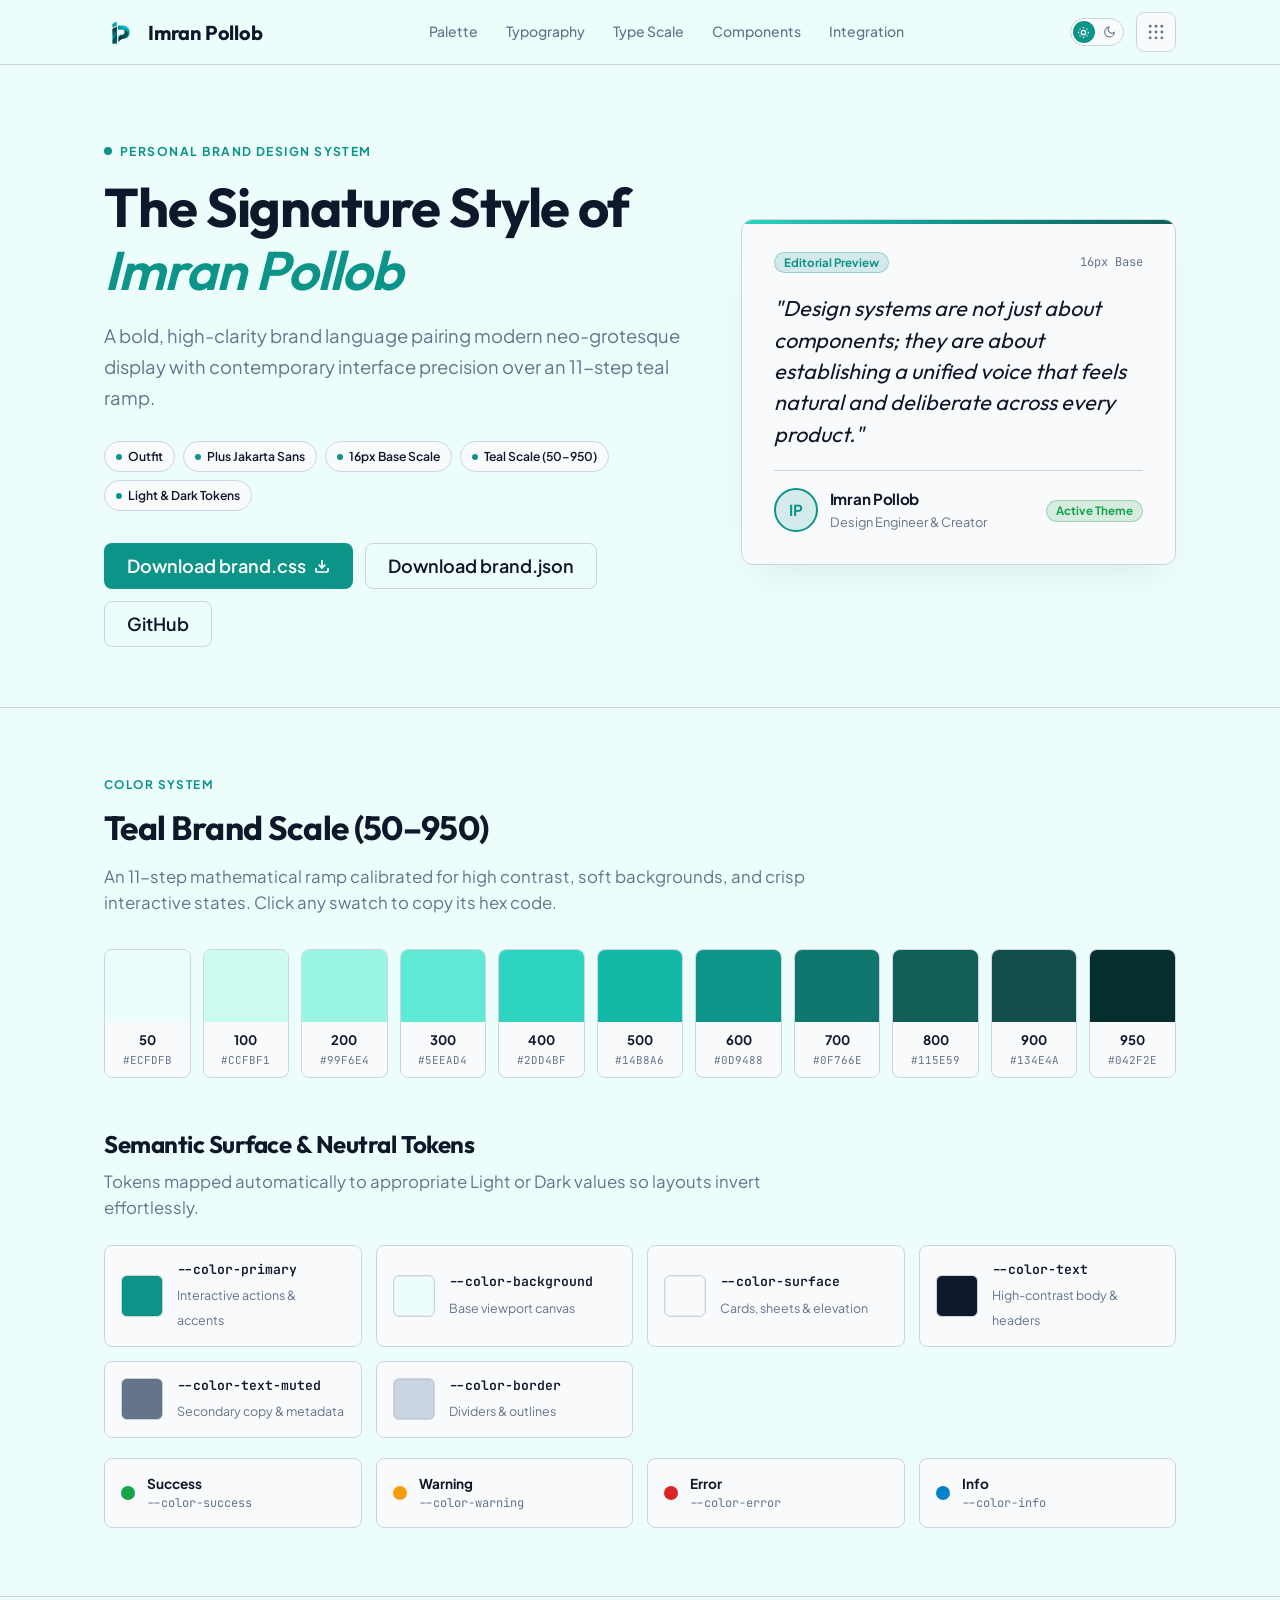
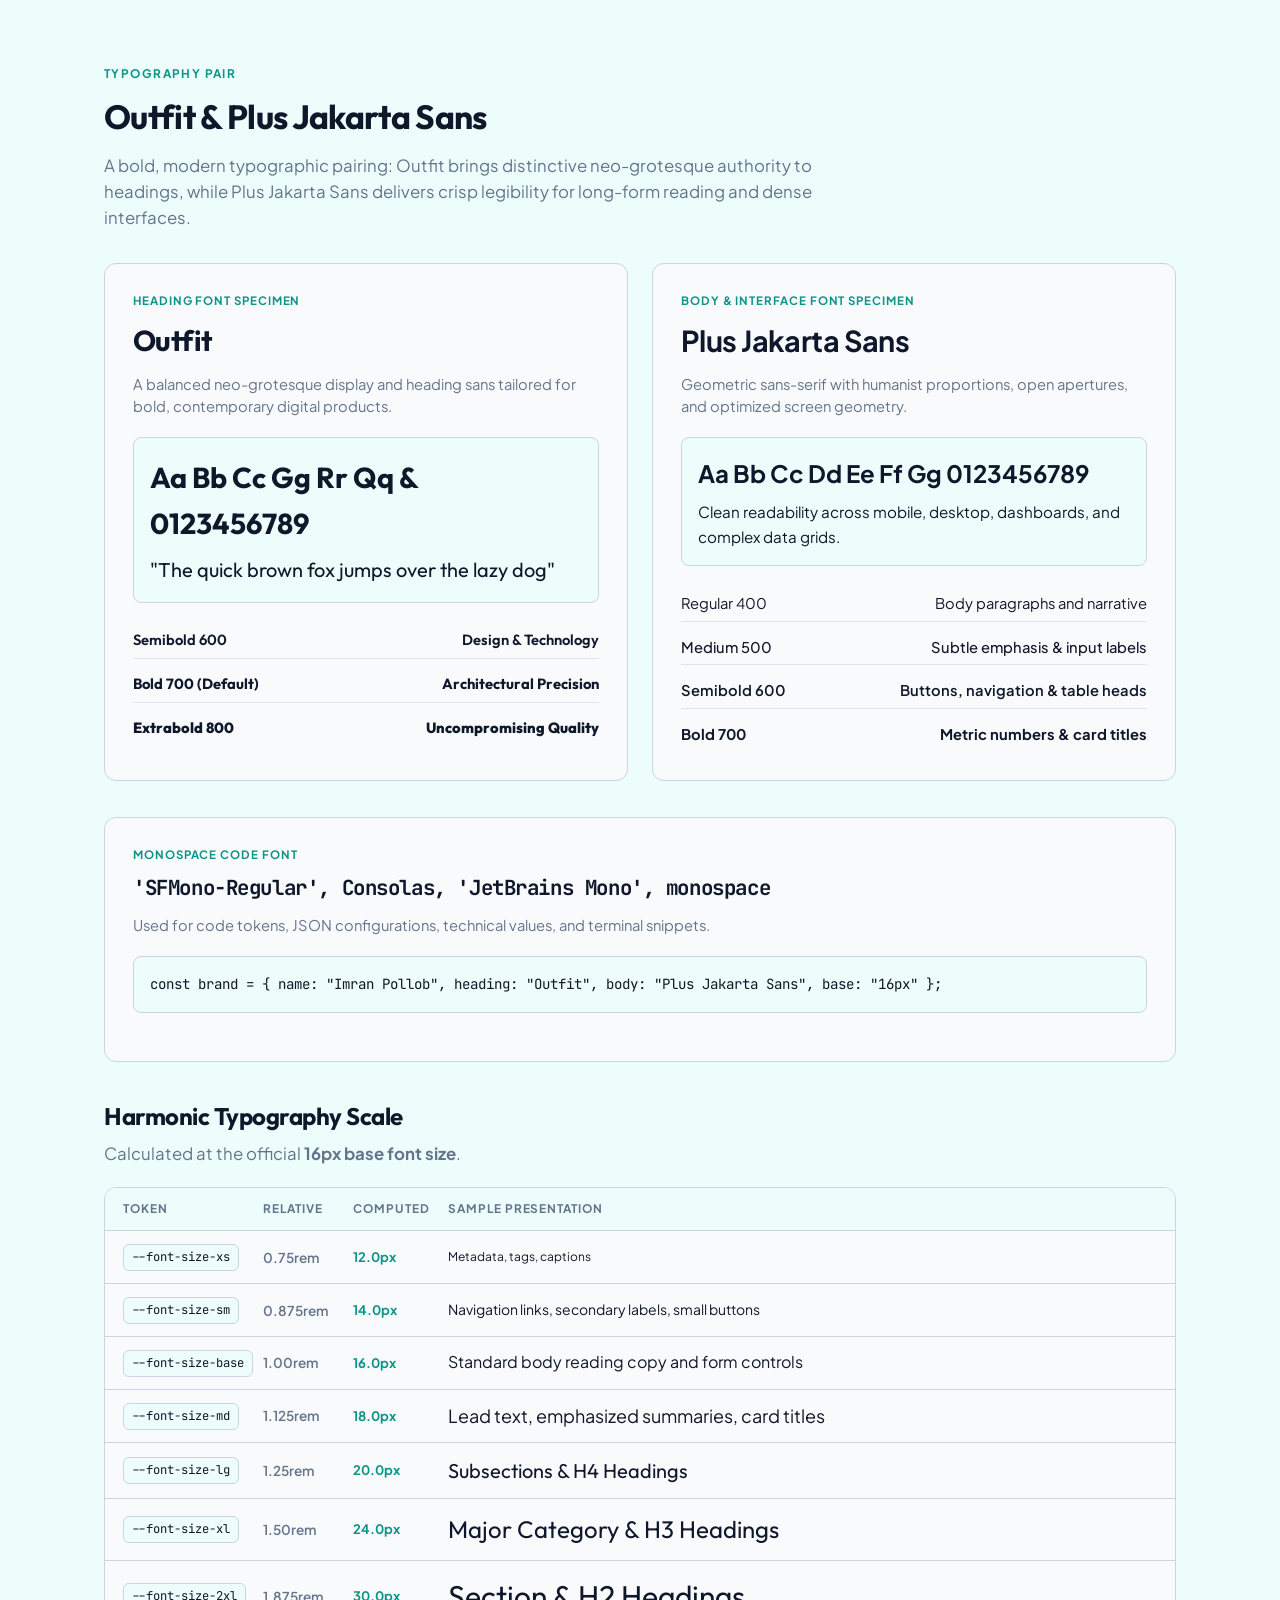
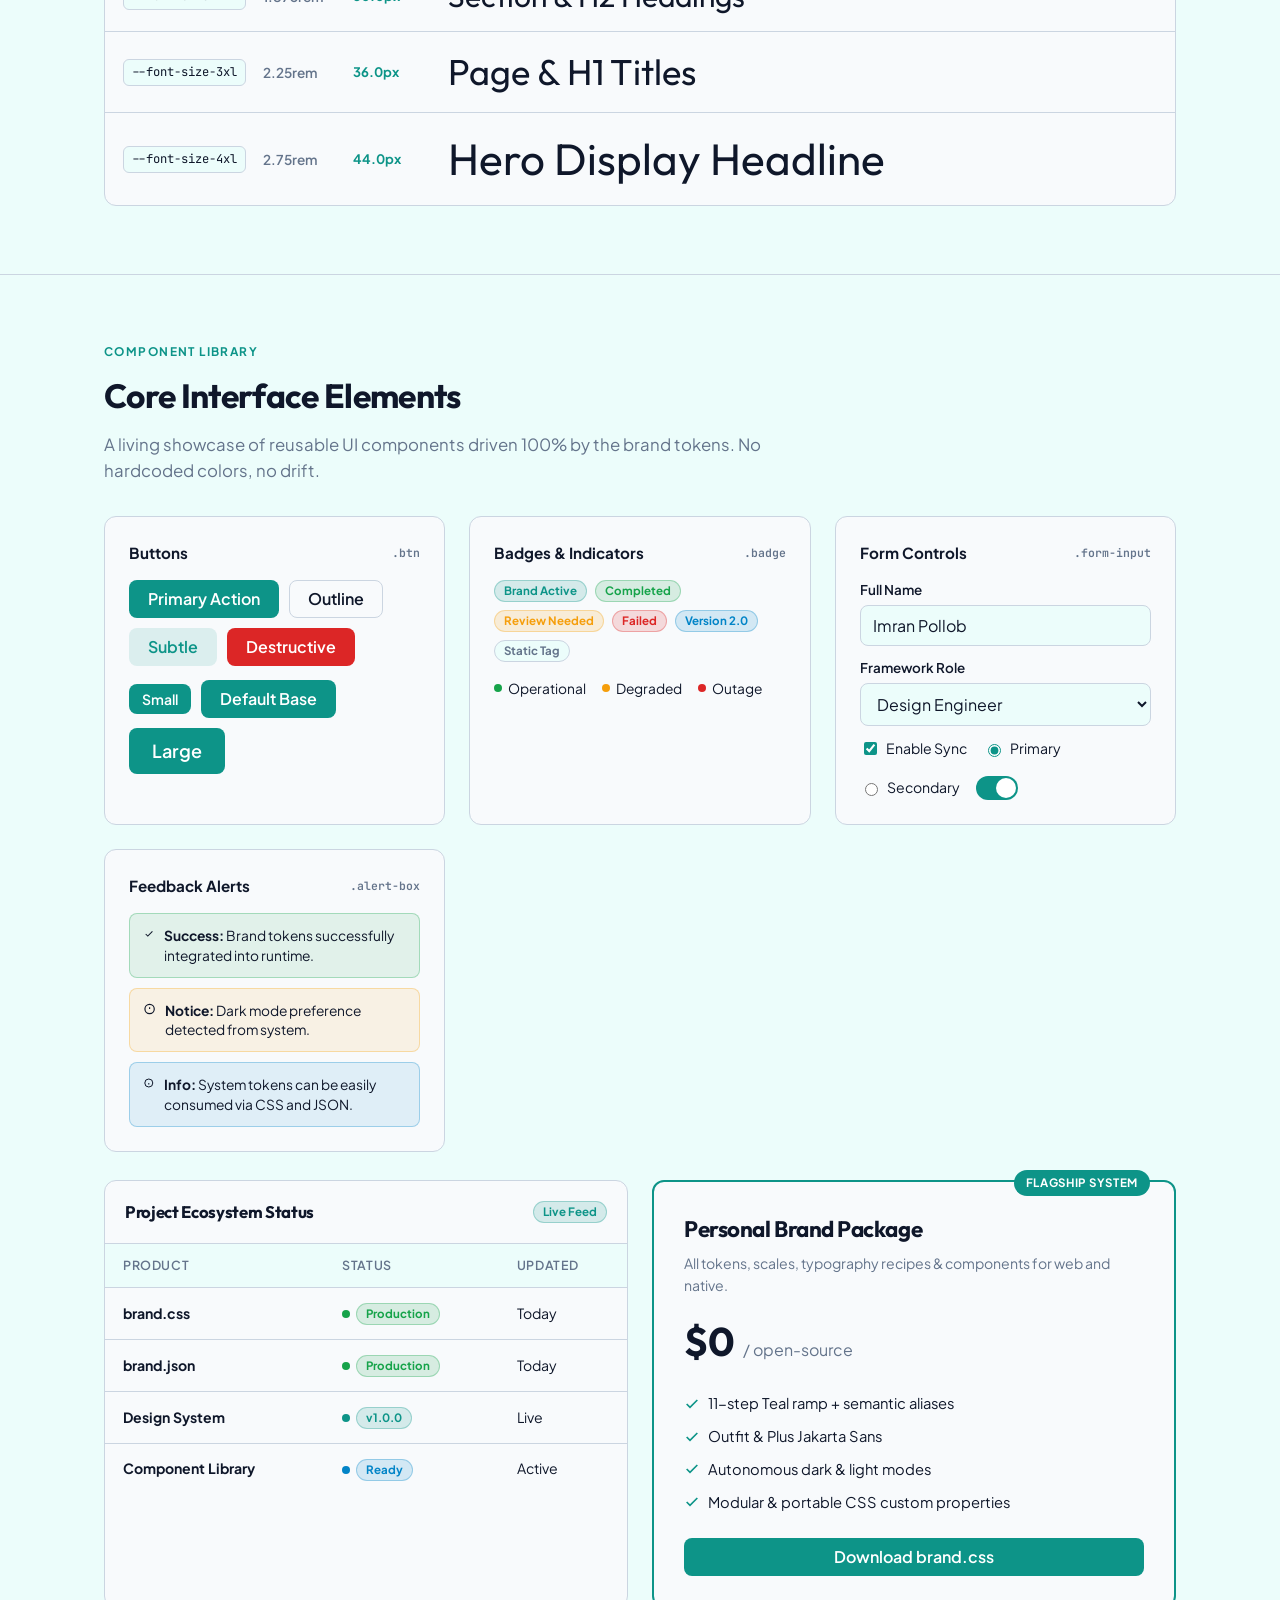
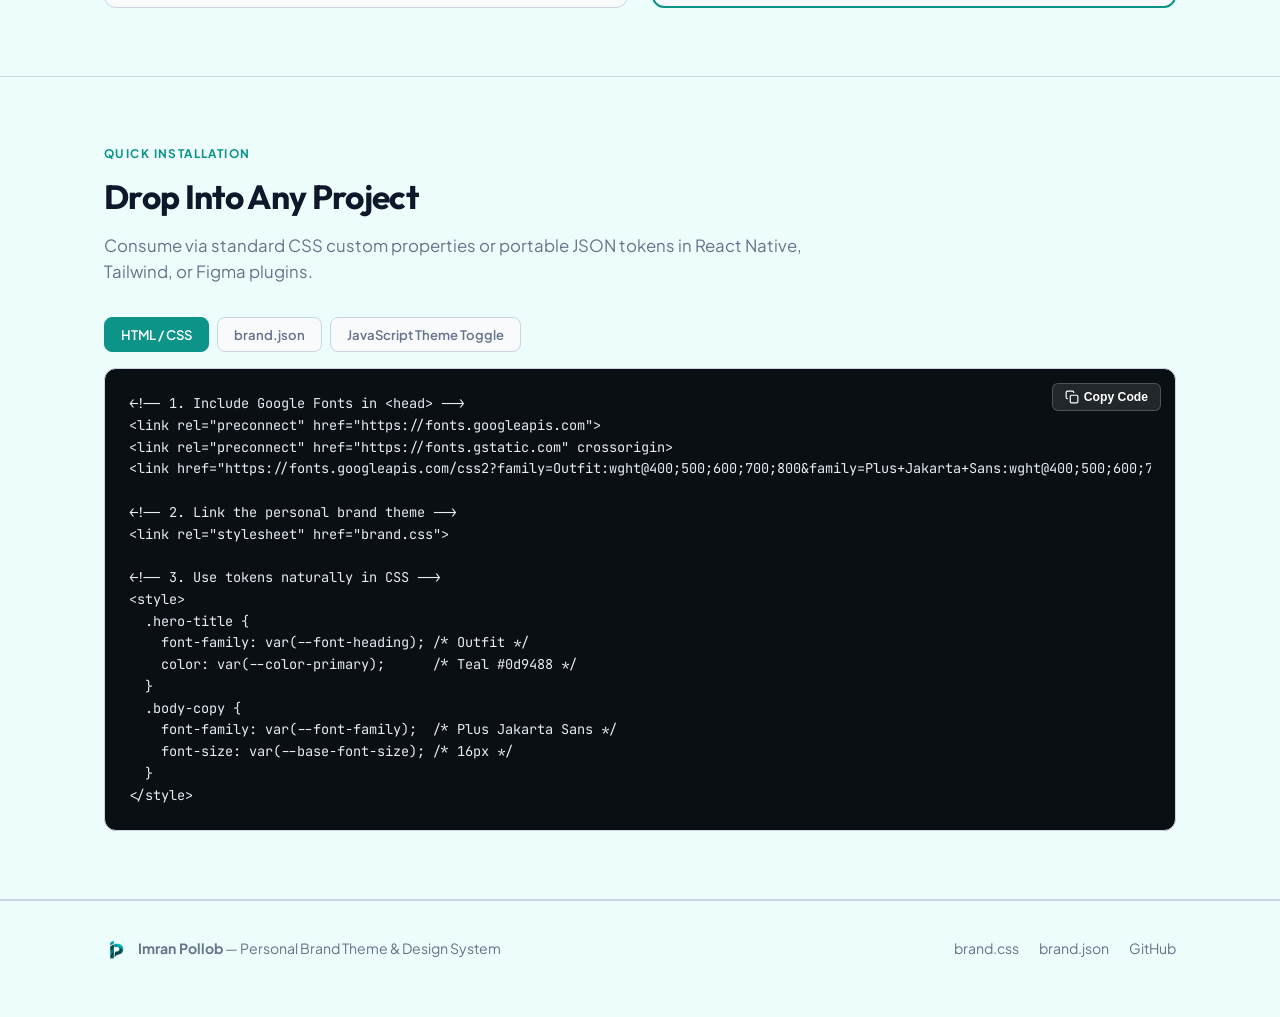
==== commit a7d28190: "added categorization to hamburger" ====
--- a/index.html
+++ b/index.html
@@ -8,6 +8,8 @@
   <meta name="description"
     content="Official Brand Theme & Design System of Imran Pollob. Crafted with Outfit, Plus Jakarta Sans, and an 11-step Teal ramp.">
   <link rel="stylesheet" href="brand.css">
+  <link rel="stylesheet" href="launcher.css">
+  <script src="launcher.js" defer></script>
   <link rel="preconnect" href="https://fonts.googleapis.com">
   <link rel="preconnect" href="https://fonts.gstatic.com" crossorigin>
   <link
@@ -1286,6 +1288,7 @@
             </svg>
           </span>
         </button>
+        <span data-brand-launcher></span>
       </div>
     </div>
   </nav>
--- a/launcher.css
+++ b/launcher.css
@@ -0,0 +1,201 @@
+/* Brand launcher: waffle button + dropdown grid of all tools.
+   Pair with launcher.js. Uses brand.css tokens only. */
+
+.bl-toggle {
+  display: inline-grid;
+  place-items: center;
+  width: 40px;
+  height: 40px;
+  padding: 0;
+  border: 1px solid var(--color-border);
+  border-radius: var(--radius);
+  background: var(--color-surface);
+  color: var(--color-text-muted);
+  cursor: pointer;
+  flex-shrink: 0;
+}
+
+.bl-toggle:hover,
+.bl-toggle[aria-expanded="true"] {
+  color: var(--color-primary-hover);
+  border-color: var(--color-primary);
+}
+
+.bl-toggle[aria-expanded="true"] {
+  background: color-mix(in srgb, var(--color-primary) 12%, var(--color-surface));
+}
+
+.bl-toggle svg {
+  width: 20px;
+  height: 20px;
+}
+
+/* Fallback placement when the page has no [data-brand-launcher] mount. */
+.bl-floating {
+  position: fixed;
+  top: 12px;
+  left: 12px;
+  z-index: 9998;
+}
+
+.bl-backdrop {
+  position: fixed;
+  inset: 0;
+  z-index: 9998;
+}
+
+.bl-panel {
+  position: fixed;
+  z-index: 9999;
+  width: min(560px, calc(100vw - 40px));
+  max-height: min(80vh, 640px);
+  display: flex;
+  flex-direction: column;
+  overflow: hidden;
+  background: var(--color-surface);
+  color: var(--color-text);
+  border: 1px solid var(--color-border);
+  border-radius: 12px;
+  box-shadow: 0 16px 48px color-mix(in srgb, var(--brand-950) 18%, transparent);
+  font-family: var(--font-family);
+  animation: bl-in 160ms ease-out;
+}
+
+.bl-panel[hidden],
+.bl-backdrop[hidden] {
+  display: none;
+}
+
+@keyframes bl-in {
+  from { opacity: 0; transform: translateY(-4px); }
+  to { opacity: 1; transform: none; }
+}
+
+@media (prefers-reduced-motion: reduce) {
+  .bl-panel { animation: none; }
+}
+
+.bl-grid {
+  display: grid;
+  grid-template-columns: repeat(3, minmax(0, 1fr));
+  gap: 8px;
+  padding: 12px;
+  overflow-y: auto;
+  overscroll-behavior: contain;
+}
+
+.bl-category {
+  grid-column: 1 / -1;
+  display: flex;
+  align-items: baseline;
+  gap: 8px;
+  margin: 8px 0 0;
+  font-family: var(--font-heading);
+  font-size: var(--font-size-xs);
+  font-weight: var(--font-weight-bold);
+  letter-spacing: 0.04em;
+  text-transform: uppercase;
+  color: var(--color-text-muted);
+}
+
+.bl-category:first-child {
+  margin-top: 0;
+}
+
+/* Tile: per-tool pastel gradient; --hue is set inline from tools.json. */
+.bl-tile {
+  position: relative;
+  display: flex;
+  min-height: 64px;
+  overflow: hidden;
+  isolation: isolate;
+  border: 1px solid hsl(var(--hue) 40% 82%);
+  border-radius: var(--radius);
+  background: linear-gradient(135deg, hsl(var(--hue) 70% 96%), hsl(var(--hue) 65% 90%));
+  transition: transform 150ms, box-shadow 150ms, border-color 150ms;
+}
+
+.bl-tile:hover {
+  transform: translateY(-2px);
+  border-color: hsl(var(--hue) 55% 55%);
+  box-shadow: 0 6px 16px hsl(var(--hue) 50% 40% / 0.18);
+}
+
+.bl-glyph {
+  position: absolute;
+  right: -8px;
+  bottom: -18px;
+  z-index: -1;
+  font-size: 68px;
+  line-height: 1;
+  opacity: 0.12;
+  transform: rotate(-12deg);
+  filter: saturate(0.8);
+  pointer-events: none;
+  transition: opacity 150ms, transform 150ms;
+}
+
+.bl-tile:hover .bl-glyph {
+  opacity: 0.28;
+  transform: rotate(-6deg) scale(1.06);
+}
+
+.bl-link {
+  flex: 1;
+  display: flex;
+  align-items: center;
+  justify-content: center;
+  padding: 10px 26px;
+  font-size: 15px;
+  font-weight: 700;
+  letter-spacing: 0.005em;
+  line-height: 1.25;
+  text-align: center;
+  text-decoration: none;
+  color: hsl(var(--hue) 60% 10%);
+  text-shadow:
+    0 0 6px hsl(0 0% 100% / 0.95),
+    0 0 12px hsl(0 0% 100% / 0.8),
+    0 1px 2px hsl(0 0% 100% / 0.9);
+}
+
+.bl-star {
+  position: absolute;
+  top: 4px;
+  right: 4px;
+  display: grid;
+  place-items: center;
+  width: 24px;
+  height: 24px;
+  padding: 0;
+  border: 0;
+  border-radius: 6px;
+  background: transparent;
+  color: hsl(var(--hue) 20% 38%);
+  cursor: pointer;
+}
+
+.bl-star svg {
+  width: 16px;
+  height: 16px;
+  fill: none;
+  stroke: currentColor;
+  stroke-width: 1.8;
+}
+
+.bl-star:hover,
+.bl-star[aria-pressed="true"] {
+  color: #d99a00;
+}
+
+.bl-star:hover {
+  background: hsl(0 0% 100% / 0.6);
+}
+
+.bl-star[aria-pressed="true"] svg {
+  fill: currentColor;
+}
+
+@media (max-width: 600px) {
+  .bl-grid { grid-template-columns: repeat(2, minmax(0, 1fr)); }
+}
